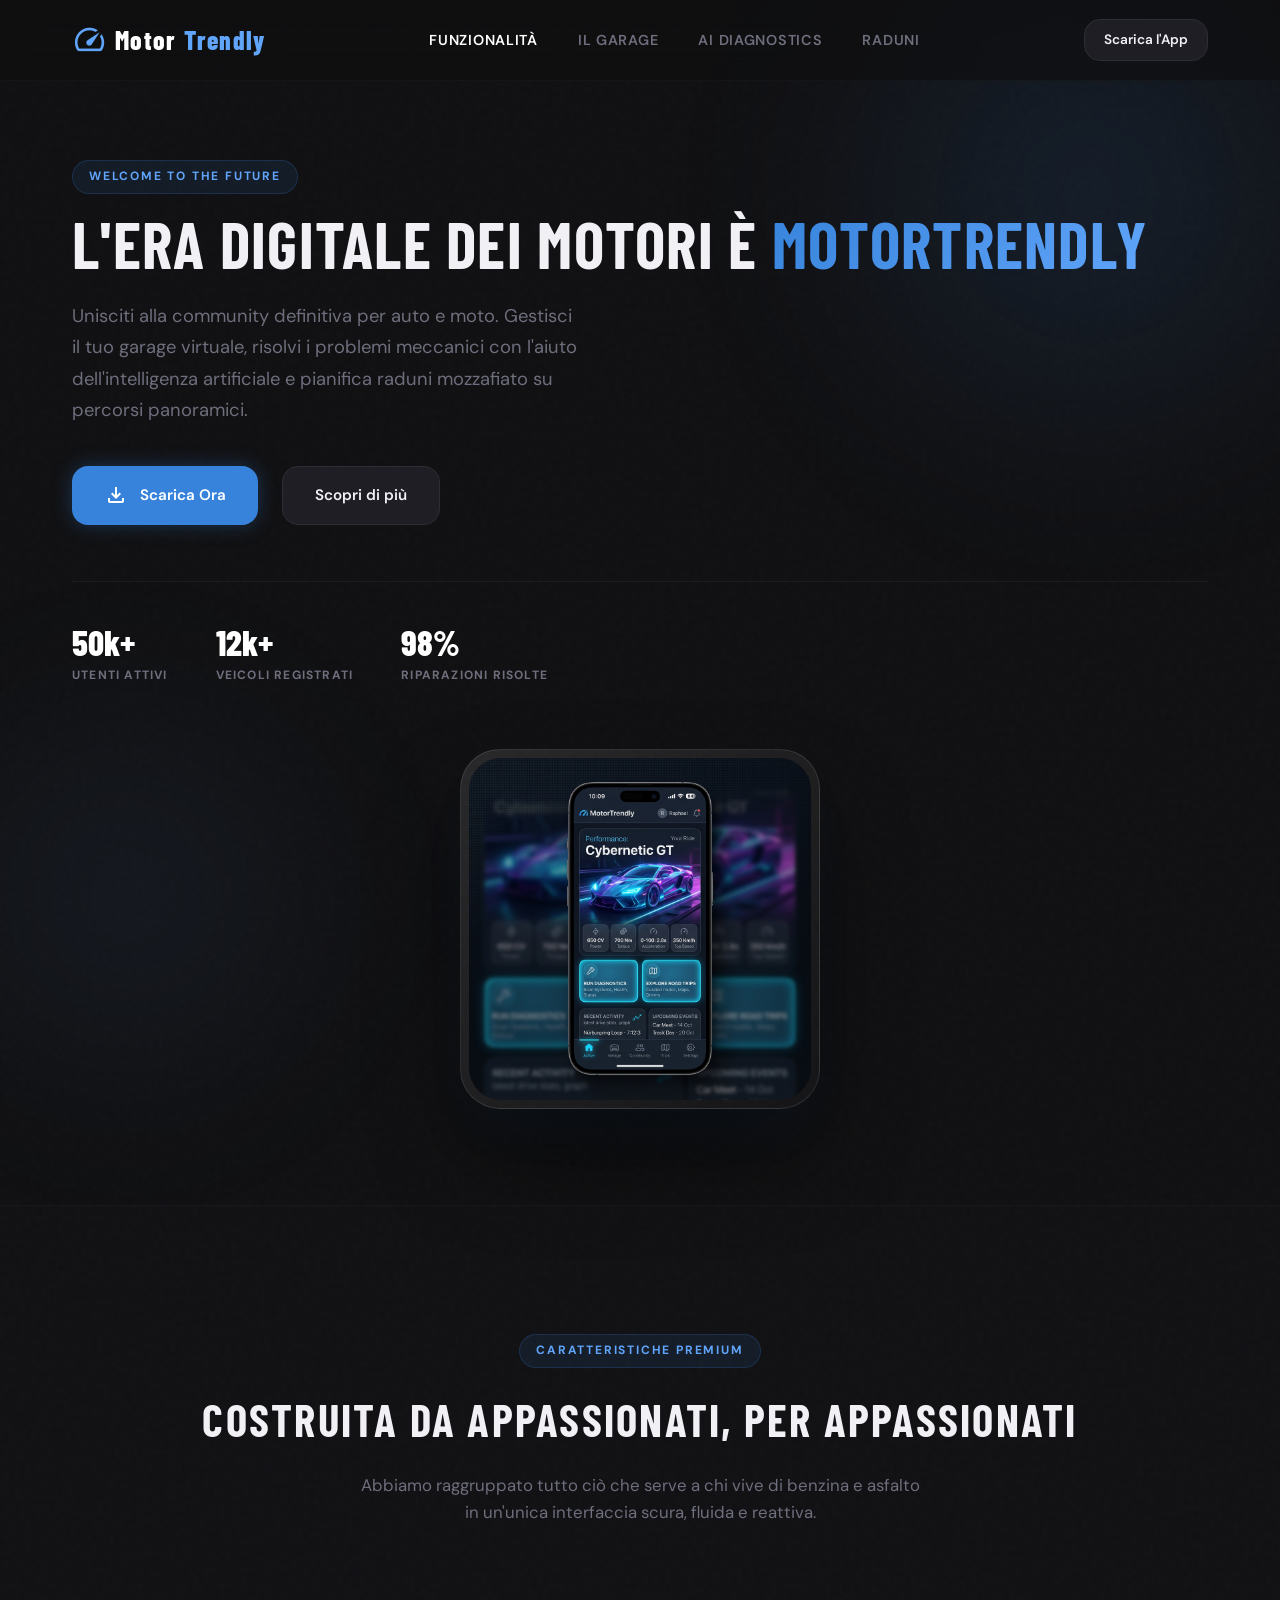
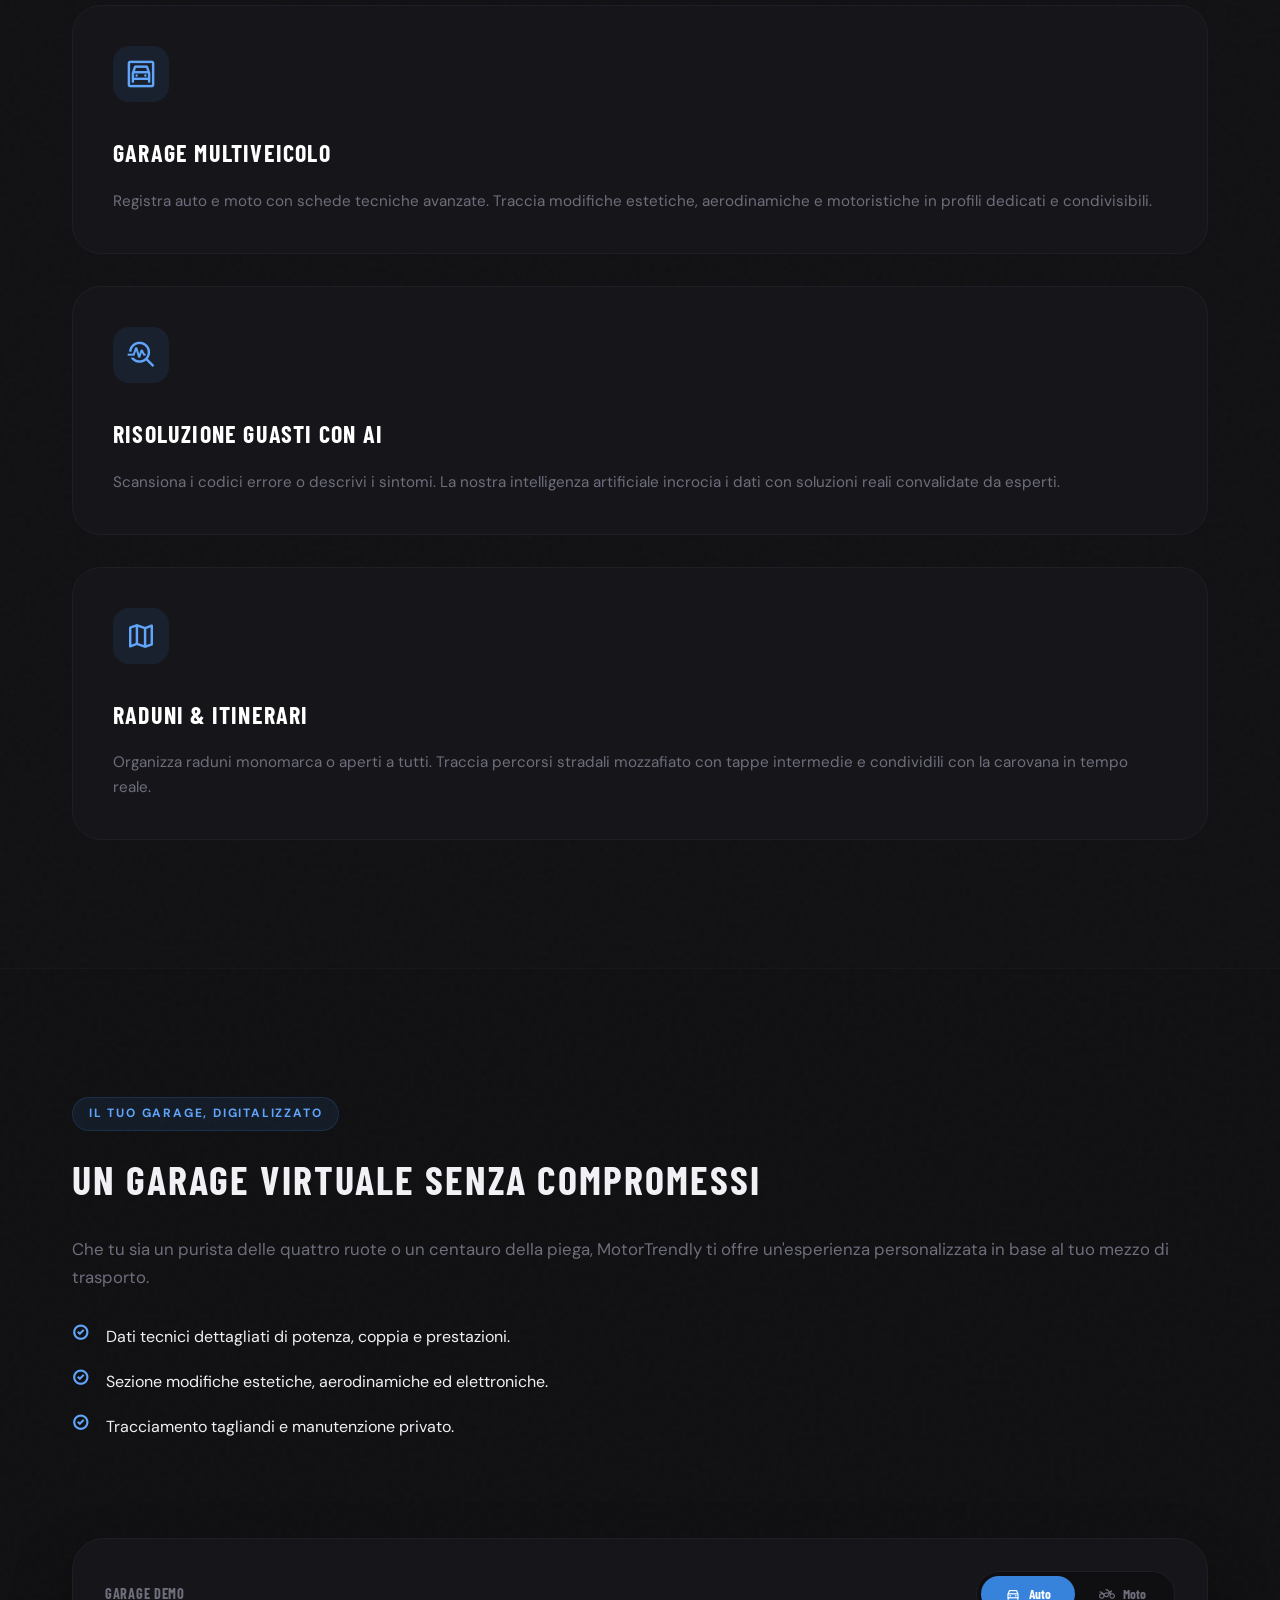
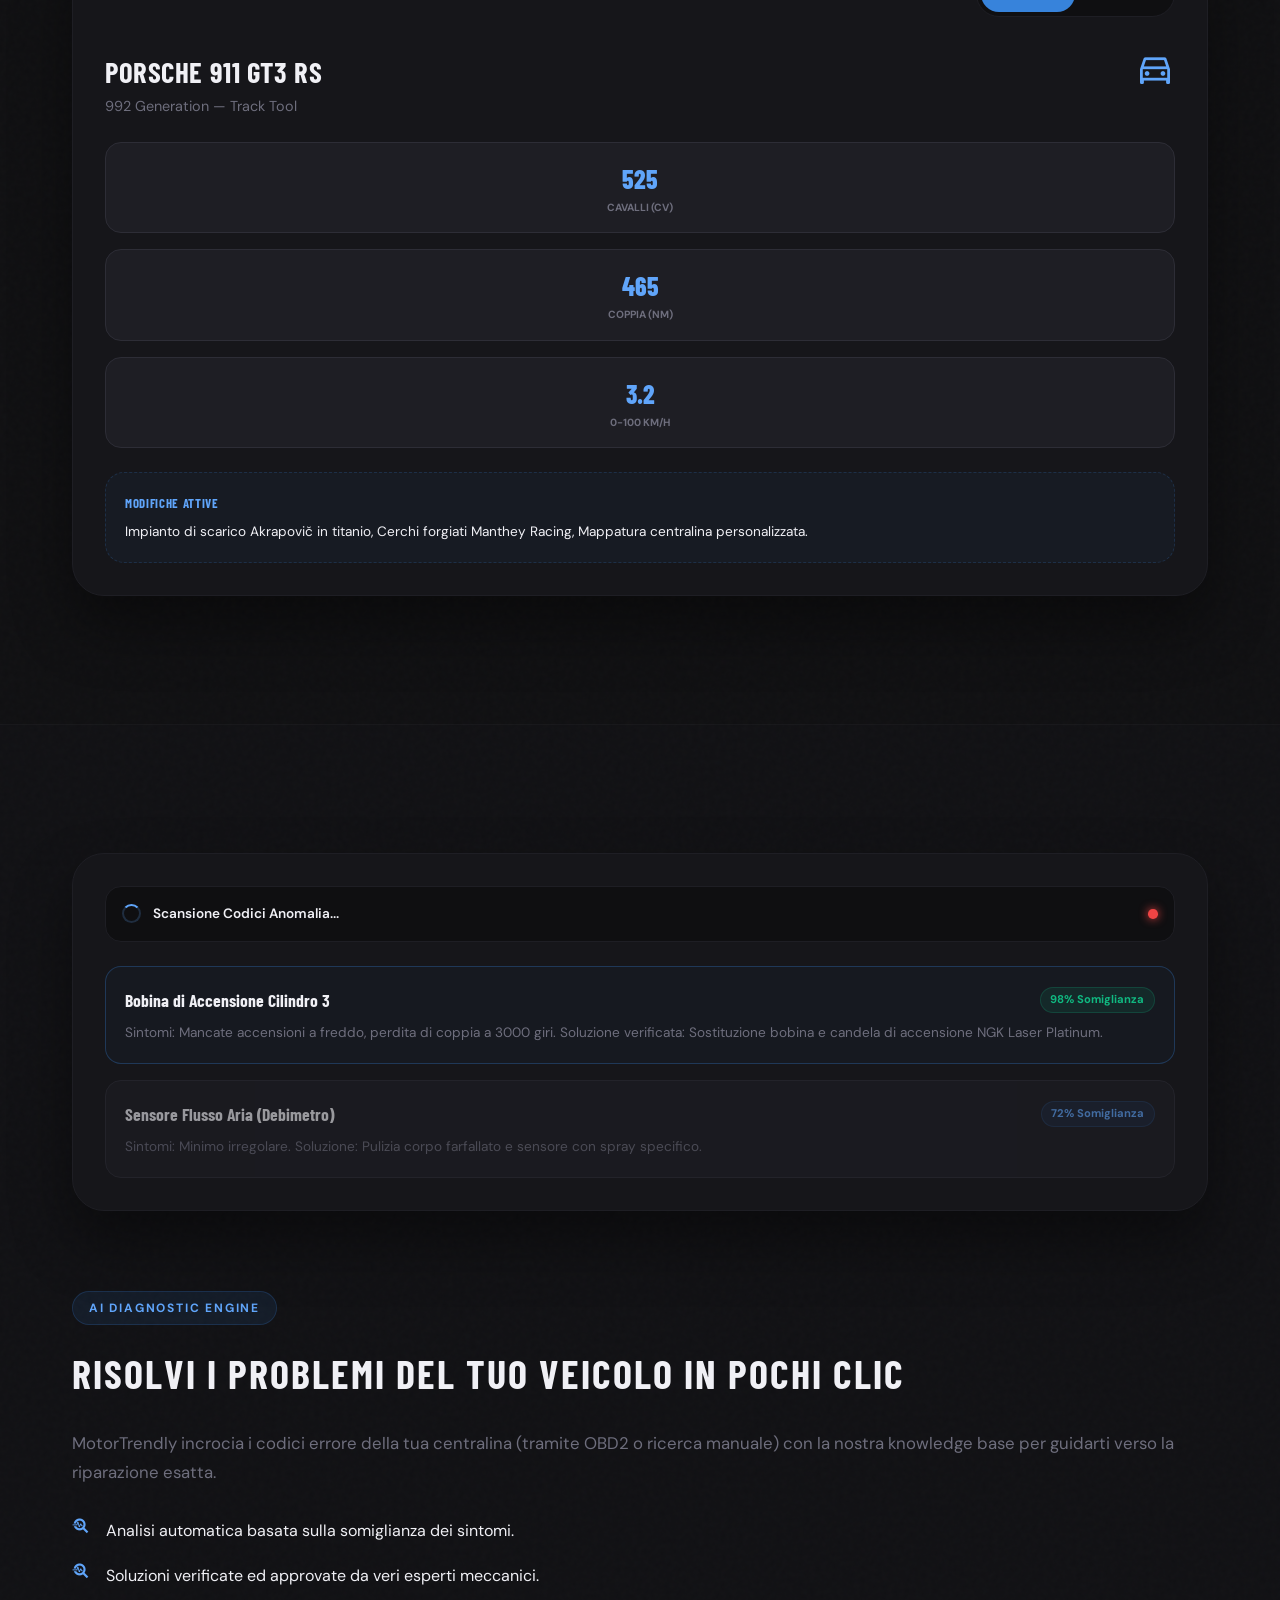
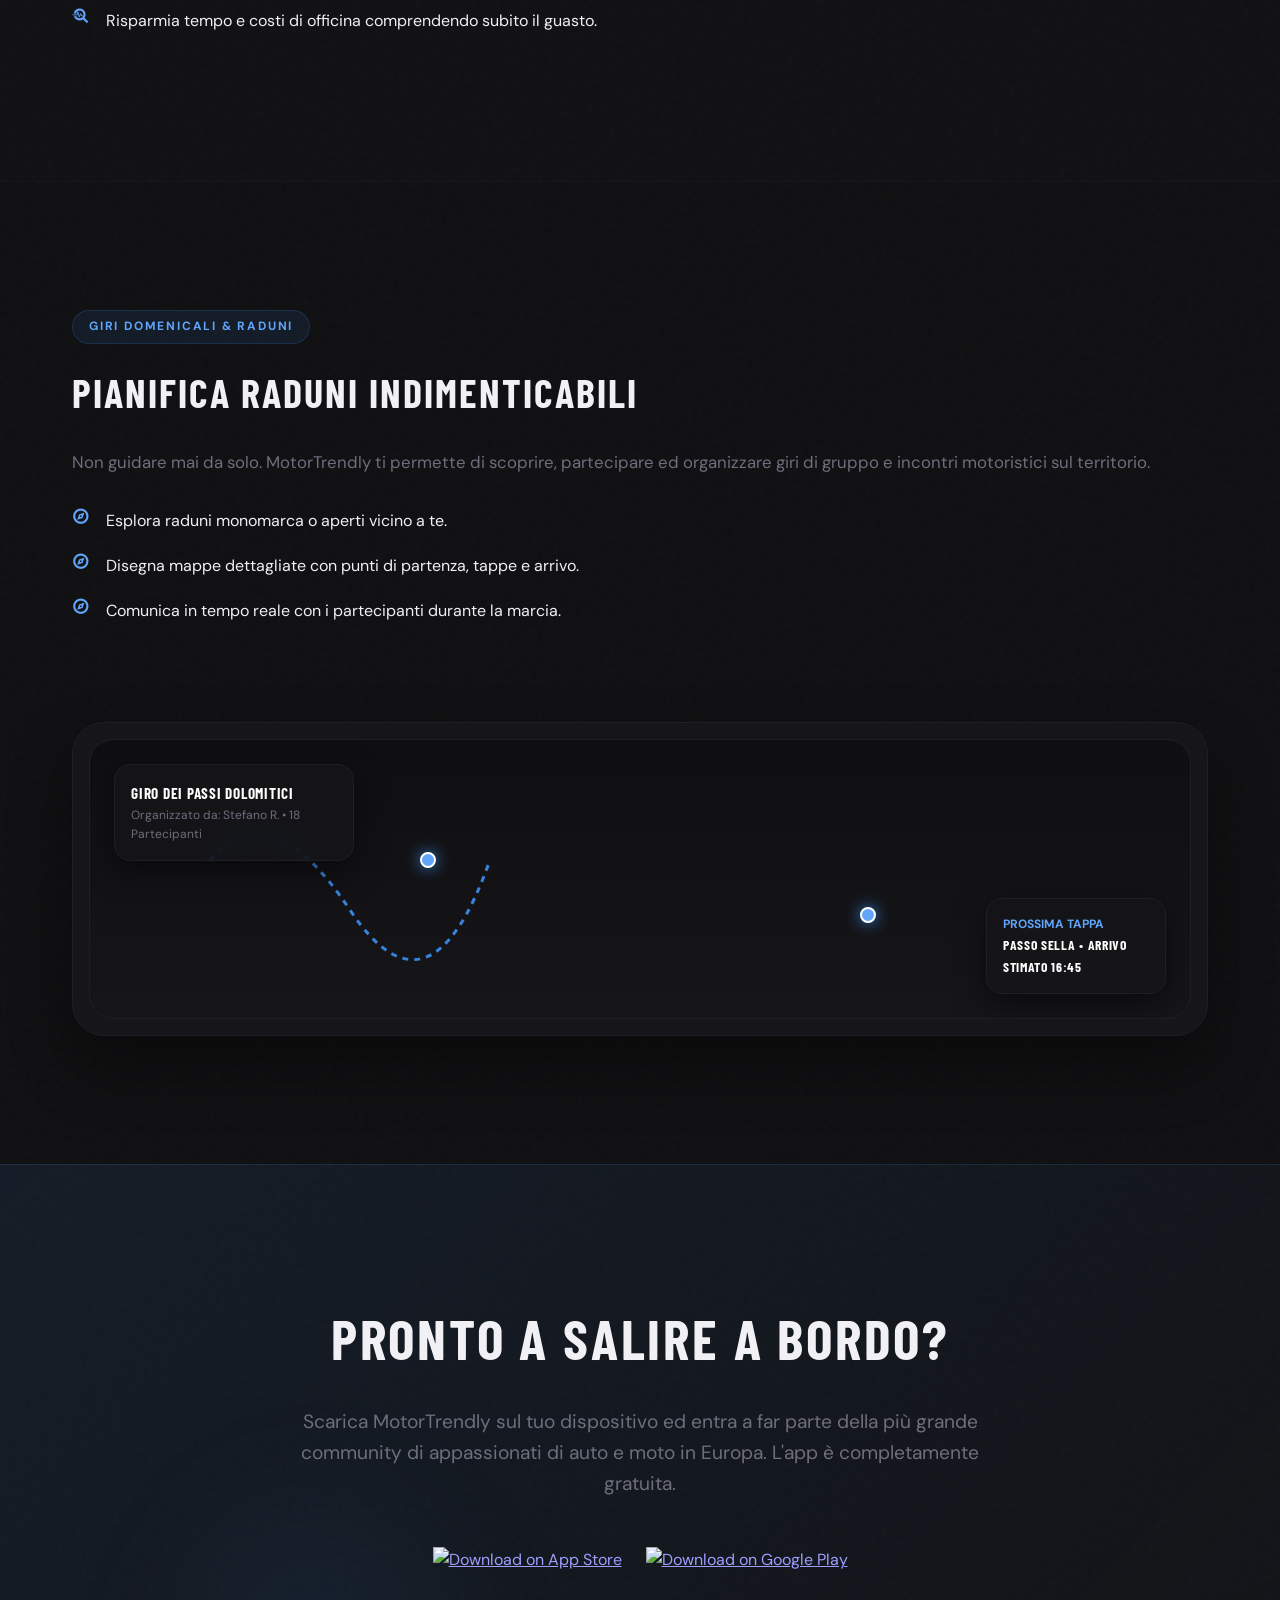
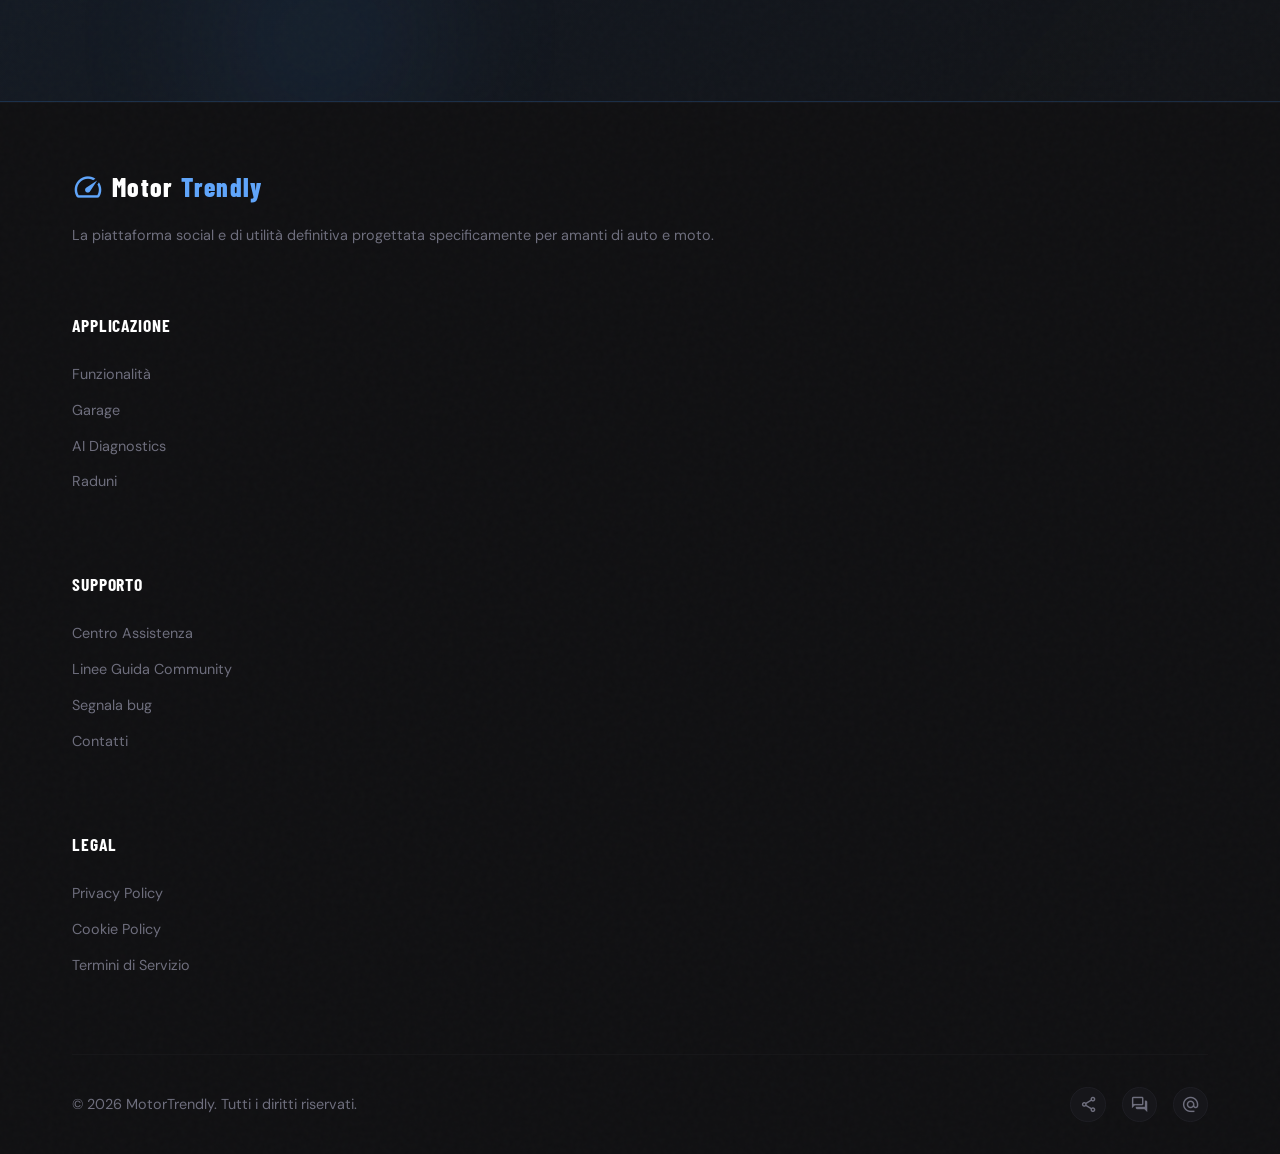
==== index.html @ e79e10b7 "First commit" ====
<!DOCTYPE html>
<html lang="it">
<head>
  <meta charset="UTF-8">
  <meta name="viewport" content="width=device-width, initial-scale=1.0">
  <title>MotorTrendly — L'Hub Digitale per Appassionati di Auto e Moto</title>
  
  <!-- SEO Meta Tags -->
  <meta name="description" content="Gestisci il tuo garage virtuale per auto e moto, diagnostica problemi con l'AI e pianifica raduni panoramici. Entra nella community di MotorTrendly.">
  <meta name="keywords" content="motortrendly, garage auto, officina ai, raduni auto, percorsi moto, community motori">
  <meta name="author" content="MotorTrendly Team">
  
  <!-- Google Fonts & Material Symbols -->
  <link rel="preconnect" href="https://fonts.googleapis.com">
  <link rel="preconnect" href="https://fonts.gstatic.com" crossorigin>
  <link href="https://fonts.googleapis.com/css2?family=Barlow+Condensed:wght@400;600;700;800&family=DM+Sans:wght@300;400;500;600;700&display=swap" rel="stylesheet">
  <link rel="stylesheet" href="https://fonts.googleapis.com/css2?family=Material+Symbols+Outlined:opsz,wght,FILL,GRAD@20..48,100..700,0..1,-50..200" />
  
  <!-- CSS Stylesheet -->
  <link rel="stylesheet" href="style.css">
</head>
<body>

  <!-- Background Decorative Glowing Elements -->
  <div class="glow-bg"></div>
  <div class="glow-bg-left"></div>

  <!-- Header / Navigation -->
  <header id="header">
    <div class="container header-container">
      <a href="#" class="logo">
        <span class="material-symbols-outlined" style="font-size: 2.2rem; color: rgb(var(--accent-light));">speed</span>
        Motor<span>Trendly</span>
      </a>
      <ul class="nav-links">
        <li><a href="#features" class="active">Funzionalità</a></li>
        <li><a href="#garage">Il Garage</a></li>
        <li><a href="#diagnostics">AI Diagnostics</a></li>
        <li><a href="#events">Raduni</a></li>
      </ul>
      <a href="#download" class="btn btn-secondary" style="padding: 0.6rem 1.2rem; font-size: 0.85rem;">Scarica l'App</a>
    </div>
  </header>

  <!-- Hero Section -->
  <section class="hero">
    <div class="container hero-grid">
      <div class="hero-content">
        <div class="section-badge">Welcome to the future</div>
        <h1>L'era digitale dei motori è <span class="text-gradient">MotorTrendly</span></h1>
        <p>Unisciti alla community definitiva per auto e moto. Gestisci il tuo garage virtuale, risolvi i problemi meccanici con l'aiuto dell'intelligenza artificiale e pianifica raduni mozzafiato su percorsi panoramici.</p>
        <div class="hero-cta">
          <a href="#download" class="btn btn-primary">
            <span class="material-symbols-outlined">download</span> Scarica Ora
          </a>
          <a href="#features" class="btn btn-secondary">Scopri di più</a>
        </div>
        <div class="hero-stats">
          <div class="stat-item">
            <span class="stat-num">50k+</span>
            <span class="stat-label">Utenti Attivi</span>
          </div>
          <div class="stat-item">
            <span class="stat-num">12k+</span>
            <span class="stat-label">Veicoli Registrati</span>
          </div>
          <div class="stat-item">
            <span class="stat-num">98%</span>
            <span class="stat-label">Riparazioni Risolte</span>
          </div>
        </div>
      </div>
      <div class="hero-mockup">
        <div class="mockup-wrapper">
          <img src="assets/motortrendly_hero_mockup.png" alt="MotorTrendly App Dashboard Mockup" class="mockup-img">
        </div>
      </div>
    </div>
  </section>

  <!-- Feature Grid Section -->
  <section id="features" class="features">
    <div class="container">
      <div class="section-header">
        <div class="section-badge">Caratteristiche premium</div>
        <h2>Costruita da appassionati, per appassionati</h2>
        <p>Abbiamo raggruppato tutto ciò che serve a chi vive di benzina e asfalto in un'unica interfaccia scura, fluida e reattiva.</p>
      </div>
      
      <div class="feature-grid">
        <!-- Feature 1 -->
        <div class="feature-card">
          <div class="feature-icon">
            <span class="material-symbols-outlined">garage</span>
          </div>
          <h3>Garage Multiveicolo</h3>
          <p>Registra auto e moto con schede tecniche avanzate. Traccia modifiche estetiche, aerodinamiche e motoristiche in profili dedicati e condivisibili.</p>
        </div>
        <!-- Feature 2 -->
        <div class="feature-card">
          <div class="feature-icon">
            <span class="material-symbols-outlined">troubleshoot</span>
          </div>
          <h3>Risoluzione Guasti con AI</h3>
          <p>Scansiona i codici errore o descrivi i sintomi. La nostra intelligenza artificiale incrocia i dati con soluzioni reali convalidate da esperti.</p>
        </div>
        <!-- Feature 3 -->
        <div class="feature-card">
          <div class="feature-icon">
            <span class="material-symbols-outlined">map</span>
          </div>
          <h3>Raduni & Itinerari</h3>
          <p>Organizza raduni monomarca o aperti a tutti. Traccia percorsi stradali mozzafiato con tappe intermedie e condividili con la carovana in tempo reale.</p>
        </div>
      </div>
    </div>
  </section>

  <!-- Interactive Garage Section -->
  <section id="garage" class="interactive-section">
    <div class="container interactive-grid">
      <div class="interactive-content">
        <div class="section-badge">Il tuo garage, digitalizzato</div>
        <h2>Un garage virtuale senza compromessi</h2>
        <p>Che tu sia un purista delle quattro ruote o un centauro della piega, MotorTrendly ti offre un'esperienza personalizzata in base al tuo mezzo di trasporto.</p>
        <ul class="bullets">
          <li><span class="material-symbols-outlined" style="font-size: 1.1rem; vertical-align: middle;">check_circle</span> Dati tecnici dettagliati di potenza, coppia e prestazioni.</li>
          <li><span class="material-symbols-outlined" style="font-size: 1.1rem; vertical-align: middle;">check_circle</span> Sezione modifiche estetiche, aerodinamiche ed elettroniche.</li>
          <li><span class="material-symbols-outlined" style="font-size: 1.1rem; vertical-align: middle;">check_circle</span> Tracciamento tagliandi e manutenzione privato.</li>
        </ul>
      </div>
      
      <div class="widget-box">
        <div class="toggle-header">
          <h4 style="font-size: 0.9rem; color: rgb(var(--surface-500));">Garage Demo</h4>
          <div class="toggle-group">
            <button class="toggle-btn active" id="btn-auto" onclick="toggleVehicle('auto')">
              <span class="material-symbols-outlined" style="font-size: 1rem;">directions_car</span> Auto
            </button>
            <button class="toggle-btn" id="btn-moto" onclick="toggleVehicle('moto')">
              <span class="material-symbols-outlined" style="font-size: 1rem;">two_wheeler</span> Moto
            </button>
          </div>
        </div>
        
        <!-- Garage Card Dynamic Showcase -->
        <div class="garage-spec-card" id="vehicle-card">
          <div class="vehicle-header">
            <div class="vehicle-info">
              <h3 id="vehicle-name">Porsche 911 GT3 RS</h3>
              <p id="vehicle-desc">992 Generation — Track Tool</p>
            </div>
            <span class="material-symbols-outlined" style="font-size: 2.5rem; color: rgb(var(--accent-light));" id="vehicle-icon">directions_car</span>
          </div>
          
          <div class="specs-grid">
            <div class="spec-tile">
              <div class="spec-val" id="spec-power">525</div>
              <div class="spec-unit">Cavalli (CV)</div>
            </div>
            <div class="spec-tile">
              <div class="spec-val" id="spec-torque">465</div>
              <div class="spec-unit">Coppia (Nm)</div>
            </div>
            <div class="spec-tile">
              <div class="spec-val" id="spec-acc">3.2</div>
              <div class="spec-unit">0-100 km/h</div>
            </div>
          </div>
          
          <div class="mods-list">
            <h4>Modifiche Attive</h4>
            <p id="vehicle-mods">Impianto di scarico Akrapovič in titanio, Cerchi forgiati Manthey Racing, Mappatura centralina personalizzata.</p>
          </div>
        </div>
      </div>
    </div>
  </section>

  <!-- Interactive AI Diagnostics Section -->
  <section id="diagnostics" class="interactive-section" style="background-color: rgba(var(--surface-900), 0.2);">
    <div class="container interactive-grid reverse">
      <div class="widget-box">
        <div class="diagnosis-widget">
          <div class="scan-bar">
            <div class="scan-left">
              <div class="scan-spinner"></div>
              <span class="scan-txt">Scansione Codici Anomalia...</span>
            </div>
            <div class="pulse-indicator"></div>
          </div>
          
          <div class="solutions-stack">
            <div class="solution-card verified">
              <div class="sol-header">
                <span class="sol-title">Bobina di Accensione Cilindro 3</span>
                <span class="match-badge">98% Somiglianza</span>
              </div>
              <p class="sol-desc">Sintomi: Mancate accensioni a freddo, perdita di coppia a 3000 giri. Soluzione verificata: Sostituzione bobina e candela di accensione NGK Laser Platinum.</p>
            </div>
            <div class="solution-card" style="opacity: 0.6;">
              <div class="sol-header">
                <span class="sol-title">Sensore Flusso Aria (Debimetro)</span>
                <span class="match-badge" style="background-color: rgba(var(--accent), 0.1); color: rgb(var(--accent-light)); border-color: rgba(var(--accent), 0.2);">72% Somiglianza</span>
              </div>
              <p class="sol-desc">Sintomi: Minimo irregolare. Soluzione: Pulizia corpo farfallato e sensore con spray specifico.</p>
            </div>
          </div>
        </div>
      </div>
      
      <div class="interactive-content">
        <div class="section-badge">AI Diagnostic Engine</div>
        <h2>Risolvi i problemi del tuo veicolo in pochi clic</h2>
        <p>MotorTrendly incrocia i codici errore della tua centralina (tramite OBD2 o ricerca manuale) con la nostra knowledge base per guidarti verso la riparazione esatta.</p>
        <ul class="bullets">
          <li><span class="material-symbols-outlined" style="font-size: 1.1rem; vertical-align: middle;">troubleshoot</span> Analisi automatica basata sulla somiglianza dei sintomi.</li>
          <li><span class="material-symbols-outlined" style="font-size: 1.1rem; vertical-align: middle;">troubleshoot</span> Soluzioni verificate ed approvate da veri esperti meccanici.</li>
          <li><span class="material-symbols-outlined" style="font-size: 1.1rem; vertical-align: middle;">troubleshoot</span> Risparmia tempo e costi di officina comprendendo subito il guasto.</li>
        </ul>
      </div>
    </div>
  </section>

  <!-- Interactive Events / Routes Section -->
  <section id="events" class="interactive-section">
    <div class="container interactive-grid">
      <div class="interactive-content">
        <div class="section-badge">Giri domenicali & Raduni</div>
        <h2>Pianifica raduni indimenticabili</h2>
        <p>Non guidare mai da solo. MotorTrendly ti permette di scoprire, partecipare ed organizzare giri di gruppo e incontri motoristici sul territorio.</p>
        <ul class="bullets">
          <li><span class="material-symbols-outlined" style="font-size: 1.1rem; vertical-align: middle;">explore</span> Esplora raduni monomarca o aperti vicino a te.</li>
          <li><span class="material-symbols-outlined" style="font-size: 1.1rem; vertical-align: middle;">explore</span> Disegna mappe dettagliate con punti di partenza, tappe e arrivo.</li>
          <li><span class="material-symbols-outlined" style="font-size: 1.1rem; vertical-align: middle;">explore</span> Comunica in tempo reale con i partecipanti durante la marcia.</li>
        </ul>
      </div>
      
      <div class="widget-box" style="padding: 1rem;">
        <div class="map-widget">
          <!-- Background decorative path lines -->
          <svg class="route-line-svg">
            <path d="M 120,120 Q 180,50 260,170 T 400,120" class="route-path"></path>
          </svg>
          <div class="route-pin start"></div>
          <div class="route-pin end"></div>
          
          <div class="route-overlay">
            <div class="map-card-info">
              <h4>Giro dei Passi Dolomitici</h4>
              <p>Organizzato da: Stefano R. • 18 Partecipanti</p>
            </div>
            <div class="map-card-info" style="align-self: flex-end; max-width: 180px;">
              <p style="color: rgb(var(--accent-light)); font-weight: 700;">PROSSIMA TAPPA</p>
              <h4 style="font-size: 0.85rem;">Passo Sella • Arrivo stimato 16:45</h4>
            </div>
          </div>
        </div>
      </div>
    </div>
  </section>

  <!-- Download CTA Section -->
  <section id="download" class="cta-banner">
    <div class="container cta-container">
      <h2>Pronto a salire a bordo?</h2>
      <p>Scarica MotorTrendly sul tuo dispositivo ed entra a far parte della più grande community di appassionati di auto e moto in Europa. L'app è completamente gratuita.</p>
      <div class="download-badges">
        <a href="#" class="badge-link">
          <img src="https://upload.wikimedia.org/wikipedia/commons/3/3c/Download_on_the_App_Store_Badge.svg" alt="Download on App Store">
        </a>
        <a href="#" class="badge-link">
          <img src="https://upload.wikimedia.org/wikipedia/commons/7/78/Google_Play_Store_badge_EN.svg" alt="Download on Google Play">
        </a>
      </div>
    </div>
  </section>

  <!-- Footer -->
  <footer>
    <div class="container">
      <div class="footer-grid">
        <div class="footer-col footer-about">
          <a href="#" class="logo">
            <span class="material-symbols-outlined" style="font-size: 2rem; color: rgb(var(--accent-light));">speed</span>
            Motor<span>Trendly</span>
          </a>
          <p>La piattaforma social e di utilità definitiva progettata specificamente per amanti di auto e moto.</p>
        </div>
        <div class="footer-col">
          <h4>Applicazione</h4>
          <ul>
            <li><a href="#features">Funzionalità</a></li>
            <li><a href="#garage">Garage</a></li>
            <li><a href="#diagnostics">AI Diagnostics</a></li>
            <li><a href="#events">Raduni</a></li>
          </ul>
        </div>
        <div class="footer-col">
          <h4>Supporto</h4>
          <ul>
            <li><a href="#">Centro Assistenza</a></li>
            <li><a href="#">Linee Guida Community</a></li>
            <li><a href="#">Segnala bug</a></li>
            <li><a href="#">Contatti</a></li>
          </ul>
        </div>
        <div class="footer-col">
          <h4>Legal</h4>
          <ul>
            <li><a href="#">Privacy Policy</a></li>
            <li><a href="#">Cookie Policy</a></li>
            <li><a href="#">Termini di Servizio</a></li>
          </ul>
        </div>
      </div>
      
      <div class="footer-bottom">
        <p>&copy; 2026 MotorTrendly. Tutti i diritti riservati.</p>
        <div class="social-links">
          <a href="#" class="social-icon"><span class="material-symbols-outlined" style="font-size: 1.2rem;">share</span></a>
          <a href="#" class="social-icon"><span class="material-symbols-outlined" style="font-size: 1.2rem;">forum</span></a>
          <a href="#" class="social-icon"><span class="material-symbols-outlined" style="font-size: 1.2rem;">alternate_email</span></a>
        </div>
      </div>
    </div>
  </footer>

  <!-- Script for Interactive Demo Toggle -->
  <script>
    // Sticky header script
    window.addEventListener('scroll', function() {
      const header = document.getElementById('header');
      if (window.scrollY > 50) {
        header.classList.add('scrolled');
      } else {
        header.classList.remove('scrolled');
      }
    });

    // Toggle Garage vehicle demo
    const vehiclesData = {
      auto: {
        name: "Porsche 911 GT3 RS",
        desc: "992 Generation — Track Tool",
        icon: "directions_car",
        power: "525",
        torque: "465",
        acc: "3.2",
        mods: "Impianto di scarico Akrapovič in titanio, Cerchi forgiati Manthey Racing, Mappatura centralina personalizzata."
      },
      moto: {
        name: "Ducati Panigale V4 R",
        desc: "WSBK Road Version",
        icon: "two_wheeler",
        power: "218",
        torque: "112",
        acc: "2.7",
        mods: "Scarico racing completo Akrapovič in titanio, Frizione a secco STM EVO, Carene complete in fibra di carbonio."
      }
    };

    function toggleVehicle(type) {
      // Toggle active state of buttons
      document.getElementById('btn-auto').classList.remove('active');
      document.getElementById('btn-moto').classList.remove('active');
      document.getElementById('btn-' + type).classList.add('active');
      
      // Animate card swap (fade out/fade in)
      const card = document.getElementById('vehicle-card');
      card.style.opacity = 0.3;
      
      setTimeout(function() {
        // Update content
        const data = vehiclesData[type];
        document.getElementById('vehicle-name').innerText = data.name;
        document.getElementById('vehicle-desc').innerText = data.desc;
        document.getElementById('vehicle-icon').innerText = data.icon;
        document.getElementById('spec-power').innerText = data.power;
        document.getElementById('spec-torque').innerText = data.torque;
        document.getElementById('spec-acc').innerText = data.acc;
        document.getElementById('vehicle-mods').innerText = data.mods;
        
        // Restore color accentuation for icon
        const icon = document.getElementById('vehicle-icon');
        if (type === 'moto') {
          icon.style.color = "rgb(var(--accent-light))";
        } else {
          icon.style.color = "rgb(var(--accent-light))";
        }
        
        card.style.opacity = 1;
      }, 200);
    }
  </script>
</body>
</html>
---- style.css ----
/* landing/style.css */

:root {
  --accent: 55, 131, 219;
  --accent-light: 96, 165, 250;
  --surface-950: 15, 15, 17;
  --surface-900: 22, 22, 26;
  --surface-800: 30, 30, 36;
  --surface-700: 45, 45, 54;
  --surface-500: 110, 110, 125;
  --surface-100: 240, 240, 245;
  
  --font-display: 'Barlow Condensed', sans-serif;
  --font-body: 'DM Sans', sans-serif;
}

* {
  box-sizing: border-box;
  margin: 0;
  padding: 0;
}

html {
  scroll-behavior: smooth;
  color-scheme: dark;
}

body {
  background-color: rgb(var(--surface-950));
  color: rgb(var(--surface-100));
  font-family: var(--font-body);
  line-height: 1.6;
  overflow-x: hidden;
  position: relative;
}

/* Background Noise and Grid Overlays */
body::before {
  content: "";
  position: absolute;
  inset: 0;
  pointer-events: none;
  background-image: url("data:image/svg+xml,%3Csvg viewBox='0 0 256 256' xmlns='http://www.w3.org/2000/svg'%3E%3Cfilter id='noise'%3E%3CfeTurbulence type='fractalNoise' baseFrequency='0.9' numOctaves='4' stitchTiles='stitch'/%3E%3C/filter%3E%3Crect width='100%25' height='100%25' filter='url(%23noise)' opacity='0.02'/%3E%3C/svg%3E");
  z-index: 1;
}

.glow-bg {
  position: absolute;
  width: 50vw;
  height: 50vw;
  background: radial-gradient(circle, rgba(var(--accent), 0.15) 0%, rgba(var(--accent), 0) 70%);
  top: -10vw;
  right: -10vw;
  pointer-events: none;
  z-index: 0;
  filter: blur(80px);
}

.glow-bg-left {
  position: absolute;
  width: 40vw;
  height: 40vw;
  background: radial-gradient(circle, rgba(var(--accent-light), 0.08) 0%, rgba(var(--accent-light), 0) 70%);
  top: 50vw;
  left: -10vw;
  pointer-events: none;
  z-index: 0;
  filter: blur(80px);
}

/* Container */
.container {
  width: 100%;
  max-width: 1200px;
  margin: 0 auto;
  padding: 0 2rem;
  position: relative;
  z-index: 2;
}

/* Typography & General Utilities */
h1, h2, h3, h4 {
  font-family: var(--font-display);
  font-weight: 700;
  letter-spacing: 0.05em;
  text-transform: uppercase;
}

.text-gradient {
  background: linear-gradient(135deg, rgb(var(--accent)) 0%, rgb(var(--accent-light)) 100%);
  -webkit-background-clip: text;
  -webkit-text-fill-color: transparent;
  background-clip: text;
}

.btn {
  display: inline-flex;
  align-items: center;
  justify-content: center;
  gap: 0.75rem;
  padding: 1rem 2rem;
  border-radius: 1rem;
  font-weight: 600;
  text-decoration: none;
  transition: all 0.3s cubic-bezier(0.16, 1, 0.3, 1);
  cursor: pointer;
  font-size: 0.95rem;
  border: none;
}

.btn-primary {
  background-color: rgb(var(--accent));
  color: #ffffff;
  box-shadow: 0 0 20px rgba(var(--accent), 0.3);
}

.btn-primary:hover {
  background-color: rgb(var(--accent-light));
  box-shadow: 0 0 30px rgba(var(--accent), 0.5);
  transform: translateY(-2px);
}

.btn-secondary {
  background-color: rgb(var(--surface-800));
  color: rgb(var(--surface-100));
  border: 1px solid rgb(var(--surface-700));
}

.btn-secondary:hover {
  background-color: rgb(var(--surface-700));
  border-color: rgb(var(--accent));
  transform: translateY(-2px);
}

/* Header */
header {
  position: fixed;
  top: 0;
  left: 0;
  right: 0;
  z-index: 100;
  background-color: rgba(var(--surface-950), 0.7);
  backdrop-filter: blur(16px);
  border-bottom: 1px solid rgba(var(--surface-700), 0.2);
  transition: all 0.3s ease;
}

header.scrolled {
  background-color: rgba(var(--surface-950), 0.9);
  padding: 0.75rem 0;
  border-bottom-color: rgba(var(--surface-700), 0.4);
}

.header-container {
  display: flex;
  justify-content: space-between;
  align-items: center;
  height: 5rem;
}

.logo {
  display: flex;
  align-items: center;
  gap: 0.5rem;
  font-family: var(--font-display);
  font-weight: 800;
  font-size: 1.6rem;
  text-decoration: none;
  color: #ffffff;
  letter-spacing: 0.05em;
}

.logo span {
  color: rgb(var(--accent-light));
}

.nav-links {
  display: flex;
  align-items: center;
  gap: 2.5rem;
  list-style: none;
}

.nav-links a {
  text-decoration: none;
  color: rgb(var(--surface-500));
  font-weight: 600;
  font-size: 0.9rem;
  text-transform: uppercase;
  letter-spacing: 0.05em;
  transition: color 0.2s ease;
}

.nav-links a:hover,
.nav-links a.active {
  color: #ffffff;
}

/* Hero Section */
.hero {
  padding: 10rem 0 6rem 0;
  min-height: 100vh;
  display: flex;
  align-items: center;
}

.hero-grid {
  display: grid;
  grid-template-cols: 1.2fr 1fr;
  gap: 4rem;
  align-items: center;
}

.hero-content h1 {
  font-size: 4rem;
  line-height: 1.05;
  margin-bottom: 1.5rem;
  letter-spacing: 0.02em;
}

.hero-content p {
  font-size: 1.15rem;
  color: rgb(var(--surface-500));
  margin-bottom: 2.5rem;
  max-width: 32rem;
  line-height: 1.7;
}

.hero-cta {
  display: flex;
  gap: 1.5rem;
  flex-wrap: wrap;
  margin-bottom: 3.5rem;
}

.hero-stats {
  display: flex;
  gap: 3rem;
  border-top: 1px solid rgba(var(--surface-700), 0.4);
  padding-top: 2rem;
}

.stat-item {
  display: flex;
  flex-direction: column;
}

.stat-num {
  font-family: var(--font-display);
  font-size: 2.2rem;
  font-weight: 800;
  color: #ffffff;
}

.stat-label {
  font-size: 0.75rem;
  color: rgb(var(--surface-500));
  text-transform: uppercase;
  letter-spacing: 0.1em;
  font-weight: 700;
  margin-top: -0.25rem;
}

.hero-mockup {
  position: relative;
  display: flex;
  justify-content: center;
  align-items: center;
}

.mockup-wrapper {
  position: relative;
  border-radius: 2.5rem;
  padding: 0.5rem;
  background: linear-gradient(135deg, rgba(255, 255, 255, 0.1) 0%, rgba(255, 255, 255, 0.02) 100%);
  border: 1px solid rgba(255, 255, 255, 0.1);
  box-shadow: 0 50px 100px -20px rgba(0, 0, 0, 0.7), 0 30px 60px -30px rgba(var(--accent), 0.2);
  max-width: 360px;
  width: 100%;
}

.mockup-img {
  width: 100%;
  border-radius: 2rem;
  display: block;
}

/* Feature Showcase */
.features {
  padding: 8rem 0;
  background-color: rgba(var(--surface-900), 0.3);
  position: relative;
  border-top: 1px solid rgba(var(--surface-700), 0.2);
}

.section-header {
  text-align: center;
  margin-bottom: 5rem;
}

.section-badge {
  display: inline-block;
  padding: 0.4rem 1rem;
  background-color: rgba(var(--accent), 0.1);
  border: 1px solid rgba(var(--accent), 0.2);
  color: rgb(var(--accent-light));
  border-radius: 2rem;
  font-size: 0.75rem;
  font-weight: 700;
  letter-spacing: 0.15em;
  text-transform: uppercase;
  margin-bottom: 1rem;
}

.section-header h2 {
  font-size: 2.8rem;
  margin-bottom: 1rem;
}

.section-header p {
  color: rgb(var(--surface-500));
  max-width: 36rem;
  margin: 0 auto;
  font-size: 1.05rem;
}

.feature-grid {
  display: grid;
  grid-template-cols: repeat(3, 1fr);
  gap: 2rem;
}

.feature-card {
  background-color: rgb(var(--surface-900));
  border: 1px solid rgb(var(--surface-800));
  border-radius: 1.8rem;
  padding: 2.5rem;
  transition: all 0.3s cubic-bezier(0.16, 1, 0.3, 1);
  position: relative;
  overflow: hidden;
}

.feature-card:hover {
  border-color: rgba(var(--accent), 0.4);
  transform: translateY(-5px);
  box-shadow: 0 20px 40px rgba(0, 0, 0, 0.3);
}

.feature-icon {
  width: 3.5rem;
  height: 3.5rem;
  background-color: rgba(var(--accent), 0.1);
  border-radius: 1rem;
  display: flex;
  align-items: center;
  justify-content: center;
  color: rgb(var(--accent-light));
  margin-bottom: 2rem;
}

.feature-icon span {
  font-size: 2rem;
}

.feature-card h3 {
  font-size: 1.5rem;
  color: #ffffff;
  margin-bottom: 1rem;
}

.feature-card p {
  color: rgb(var(--surface-500));
  font-size: 0.95rem;
  line-height: 1.6;
}

/* Interactive Sections */
.interactive-section {
  padding: 8rem 0;
  border-top: 1px solid rgba(var(--surface-700), 0.2);
}

.interactive-grid {
  display: grid;
  grid-template-cols: 1fr 1.2fr;
  gap: 5rem;
  align-items: center;
}

.interactive-grid.reverse {
  grid-template-cols: 1.2fr 1fr;
}

.interactive-content h2 {
  font-size: 2.5rem;
  margin-bottom: 1.5rem;
}

.interactive-content p {
  color: rgb(var(--surface-500));
  font-size: 1.05rem;
  margin-bottom: 2rem;
  line-height: 1.7;
}

.bullets {
  list-style: none;
}

.bullets li {
  display: flex;
  align-items: flex-start;
  gap: 1rem;
  margin-bottom: 1.2rem;
  font-size: 1rem;
  color: rgb(var(--surface-100));
}

.bullets li span {
  color: rgb(var(--accent-light));
  font-weight: bold;
}

/* Interactive Widgets Showcase */
.widget-box {
  background-color: rgb(var(--surface-900));
  border: 1px solid rgb(var(--surface-800));
  border-radius: 2rem;
  padding: 2rem;
  box-shadow: 0 30px 60px rgba(0, 0, 0, 0.4);
  position: relative;
  overflow: hidden;
}

/* Toggle Switch Widget */
.toggle-header {
  display: flex;
  justify-content: space-between;
  align-items: center;
  margin-bottom: 2rem;
}

.toggle-group {
  display: flex;
  background-color: rgb(var(--surface-950));
  padding: 0.25rem;
  border-radius: 2rem;
  border: 1px solid rgb(var(--surface-800));
}

.toggle-btn {
  padding: 0.6rem 1.5rem;
  border-radius: 1.5rem;
  border: none;
  background: transparent;
  color: rgb(var(--surface-500));
  font-weight: 700;
  font-family: var(--font-display);
  cursor: pointer;
  transition: all 0.2s ease;
  display: flex;
  align-items: center;
  gap: 0.5rem;
}

.toggle-btn.active {
  background-color: rgb(var(--accent));
  color: #ffffff;
}

/* Garage Card Inside Widget */
.garage-spec-card {
  display: flex;
  flex-direction: column;
  gap: 1.5rem;
  transition: opacity 0.3s ease;
}

.vehicle-header {
  display: flex;
  justify-content: space-between;
  align-items: flex-start;
}

.vehicle-info h3 {
  font-size: 1.8rem;
  letter-spacing: 0.02em;
}

.vehicle-info p {
  color: rgb(var(--surface-500));
  font-size: 0.9rem;
}

.specs-grid {
  display: grid;
  grid-template-cols: repeat(3, 1fr);
  gap: 1rem;
}

.spec-tile {
  background-color: rgb(var(--surface-800));
  border: 1px solid rgb(var(--surface-700));
  padding: 1rem;
  border-radius: 1rem;
  text-align: center;
}

.spec-val {
  font-family: var(--font-display);
  font-size: 1.6rem;
  font-weight: 800;
  color: rgb(var(--accent-light));
}

.spec-unit {
  font-size: 0.65rem;
  color: rgb(var(--surface-500));
  text-transform: uppercase;
  font-weight: 700;
}

.mods-list {
  background-color: rgba(var(--accent), 0.05);
  border: 1px dashed rgba(var(--accent), 0.2);
  padding: 1.2rem;
  border-radius: 1.2rem;
}

.mods-list h4 {
  font-size: 0.8rem;
  color: rgb(var(--accent-light));
  margin-bottom: 0.5rem;
}

.mods-list p {
  font-size: 0.85rem;
  color: rgb(var(--surface-100));
}

/* Diagnosis Widget */
.diagnosis-widget {
  display: flex;
  flex-direction: column;
  gap: 1.5rem;
}

.scan-bar {
  background-color: rgb(var(--surface-950));
  border: 1px solid rgb(var(--surface-800));
  padding: 1rem;
  border-radius: 1rem;
  display: flex;
  align-items: center;
  justify-content: space-between;
}

.scan-left {
  display: flex;
  align-items: center;
  gap: 0.75rem;
}

.scan-spinner {
  width: 1.2rem;
  height: 1.2rem;
  border: 2px solid rgba(var(--accent-light), 0.2);
  border-top-color: rgb(var(--accent-light));
  border-radius: 50%;
  animation: spin 1s linear infinite;
}

.scan-txt {
  font-size: 0.85rem;
  font-weight: 600;
}

.pulse-indicator {
  width: 0.6rem;
  height: 0.6rem;
  background-color: #ef4444;
  border-radius: 50%;
  box-shadow: 0 0 10px #ef4444;
  animation: pulse 1.5s infinite;
}

.solutions-stack {
  display: flex;
  flex-direction: column;
  gap: 1rem;
}

.solution-card {
  background-color: rgb(var(--surface-800));
  border: 1px solid rgb(var(--surface-700));
  border-radius: 1rem;
  padding: 1.2rem;
  display: flex;
  flex-direction: column;
  gap: 0.5rem;
  transition: all 0.2s ease;
}

.solution-card.verified {
  border-color: rgba(var(--accent), 0.3);
  background-color: rgba(var(--accent), 0.03);
}

.sol-header {
  display: flex;
  justify-content: space-between;
  align-items: center;
}

.sol-title {
  font-family: var(--font-display);
  font-size: 1.1rem;
  font-weight: 700;
}

.match-badge {
  font-size: 0.7rem;
  font-weight: 700;
  padding: 0.2rem 0.6rem;
  border-radius: 1rem;
  background-color: rgba(16, 185, 129, 0.1);
  color: #10b981;
  border: 1px solid rgba(16, 185, 129, 0.2);
}

.sol-desc {
  font-size: 0.85rem;
  color: rgb(var(--surface-500));
}

/* Event Routing Map Widget */
.map-widget {
  background: linear-gradient(180deg, rgb(var(--surface-950)) 0%, rgb(var(--surface-900)) 100%);
  height: 280px;
  border-radius: 1.5rem;
  border: 1px solid rgb(var(--surface-800));
  position: relative;
  overflow: hidden;
}

.map-svg {
  width: 100%;
  height: 100%;
  opacity: 0.4;
  pointer-events: none;
}

.route-overlay {
  position: absolute;
  inset: 0;
  display: flex;
  flex-direction: column;
  justify-content: space-between;
  padding: 1.5rem;
}

.map-card-info {
  background-color: rgba(var(--surface-900), 0.8);
  backdrop-filter: blur(12px);
  border: 1px solid rgb(var(--surface-800));
  padding: 1rem;
  border-radius: 1rem;
  max-width: 240px;
  box-shadow: 0 10px 30px rgba(0, 0, 0, 0.5);
}

.map-card-info h4 {
  font-size: 0.95rem;
  color: #ffffff;
}

.map-card-info p {
  font-size: 0.75rem;
  color: rgb(var(--surface-500));
}

.route-pin {
  position: absolute;
  width: 1rem;
  height: 1rem;
  background-color: rgb(var(--accent-light));
  border: 2px solid #ffffff;
  border-radius: 50%;
  box-shadow: 0 0 15px rgb(var(--accent));
}

.route-pin.start {
  top: 40%;
  left: 30%;
}

.route-pin.end {
  top: 60%;
  left: 70%;
}

.route-line-svg {
  position: absolute;
  inset: 0;
  width: 100%;
  height: 100%;
  pointer-events: none;
}

.route-path {
  stroke: rgb(var(--accent));
  stroke-width: 3;
  stroke-dasharray: 6;
  animation: dash 15s linear infinite;
  fill: none;
}

/* Animations Keyframes */
@keyframes spin {
  from { transform: rotate(0deg); }
  to { transform: rotate(360deg); }
}

@keyframes pulse {
  0% { transform: scale(0.95); box-shadow: 0 0 0 0 rgba(239, 68, 68, 0.7); }
  70% { transform: scale(1); box-shadow: 0 0 0 10px rgba(239, 68, 68, 0); }
  100% { transform: scale(0.95); box-shadow: 0 0 0 0 rgba(239, 68, 68, 0); }
}

@keyframes dash {
  to {
    stroke-dashoffset: -100;
  }
}

/* CTA Download Banner */
.cta-banner {
  padding: 8rem 0;
  background: linear-gradient(135deg, rgba(var(--accent), 0.1) 0%, rgba(var(--accent-light), 0.02) 100%);
  border-top: 1px solid rgba(var(--accent), 0.2);
  border-bottom: 1px solid rgba(var(--accent), 0.2);
  position: relative;
  overflow: hidden;
}

.cta-banner::before {
  content: "";
  position: absolute;
  width: 30vw;
  height: 30vw;
  background: radial-gradient(circle, rgba(var(--accent), 0.1) 0%, rgba(var(--accent), 0) 70%);
  bottom: -10vw;
  left: 10vw;
  filter: blur(50px);
}

.cta-container {
  text-align: center;
  max-width: 48rem;
  margin: 0 auto;
}

.cta-container h2 {
  font-size: 3.5rem;
  margin-bottom: 1.5rem;
}

.cta-container p {
  color: rgb(var(--surface-500));
  font-size: 1.2rem;
  margin-bottom: 3rem;
  line-height: 1.6;
}

.download-badges {
  display: flex;
  justify-content: center;
  gap: 1.5rem;
  flex-wrap: wrap;
}

.badge-link img {
  height: 3.5rem;
  transition: transform 0.2s ease;
}

.badge-link:hover img {
  transform: scale(1.05);
}

/* Footer */
footer {
  background-color: rgb(var(--surface-950));
  border-top: 1px solid rgba(var(--surface-700), 0.2);
  padding: 4rem 0 2rem 0;
  color: rgb(var(--surface-500));
  font-size: 0.9rem;
}

.footer-grid {
  display: grid;
  grid-template-cols: 1.5fr repeat(3, 1fr);
  gap: 4rem;
  margin-bottom: 4rem;
}

.footer-col h4 {
  color: #ffffff;
  font-size: 1.1rem;
  margin-bottom: 1.5rem;
}

.footer-col ul {
  list-style: none;
}

.footer-col ul li {
  margin-bottom: 0.8rem;
}

.footer-col ul li a {
  color: rgb(var(--surface-500));
  text-decoration: none;
  transition: color 0.2s ease;
}

.footer-col ul li a:hover {
  color: #ffffff;
}

.footer-about p {
  margin-top: 1rem;
  line-height: 1.6;
}

.footer-bottom {
  display: flex;
  justify-content: space-between;
  align-items: center;
  border-top: 1px solid rgba(var(--surface-700), 0.2);
  padding-top: 2rem;
}

.social-links {
  display: flex;
  gap: 1rem;
}

.social-icon {
  width: 2.2rem;
  height: 2.2rem;
  background-color: rgb(var(--surface-900));
  border: 1px solid rgb(var(--surface-800));
  border-radius: 50%;
  display: flex;
  align-items: center;
  justify-content: center;
  color: rgb(var(--surface-500));
  transition: all 0.2s ease;
  text-decoration: none;
}

.social-icon:hover {
  background-color: rgb(var(--accent));
  color: #ffffff;
  border-color: rgb(var(--accent));
}

/* Responsive Styles */
@media (max-width: 1024px) {
  .hero-content h1 {
    font-size: 3.2rem;
  }
  .feature-grid {
    grid-template-cols: repeat(2, 1fr);
  }
}

@media (max-width: 768px) {
  .header-container {
    height: 4.5rem;
  }
  .nav-links {
    display: none; /* simple burger menu layout not detailed here */
  }
  .hero {
    padding-top: 8rem;
  }
  .hero-grid {
    grid-template-cols: 1fr;
    gap: 3rem;
    text-align: center;
  }
  .hero-content p {
    margin: 0 auto 2rem auto;
  }
  .hero-cta {
    justify-content: center;
  }
  .hero-stats {
    justify-content: center;
  }
  .feature-grid {
    grid-template-cols: 1fr;
  }
  .interactive-grid,
  .interactive-grid.reverse {
    grid-template-cols: 1fr;
    gap: 3rem;
  }
  .interactive-grid.reverse .interactive-content {
    order: -1;
  }
  .footer-grid {
    grid-template-cols: 1fr;
    gap: 2.5rem;
  }
  .footer-bottom {
    flex-direction: column;
    gap: 1.5rem;
    text-align: center;
  }
}
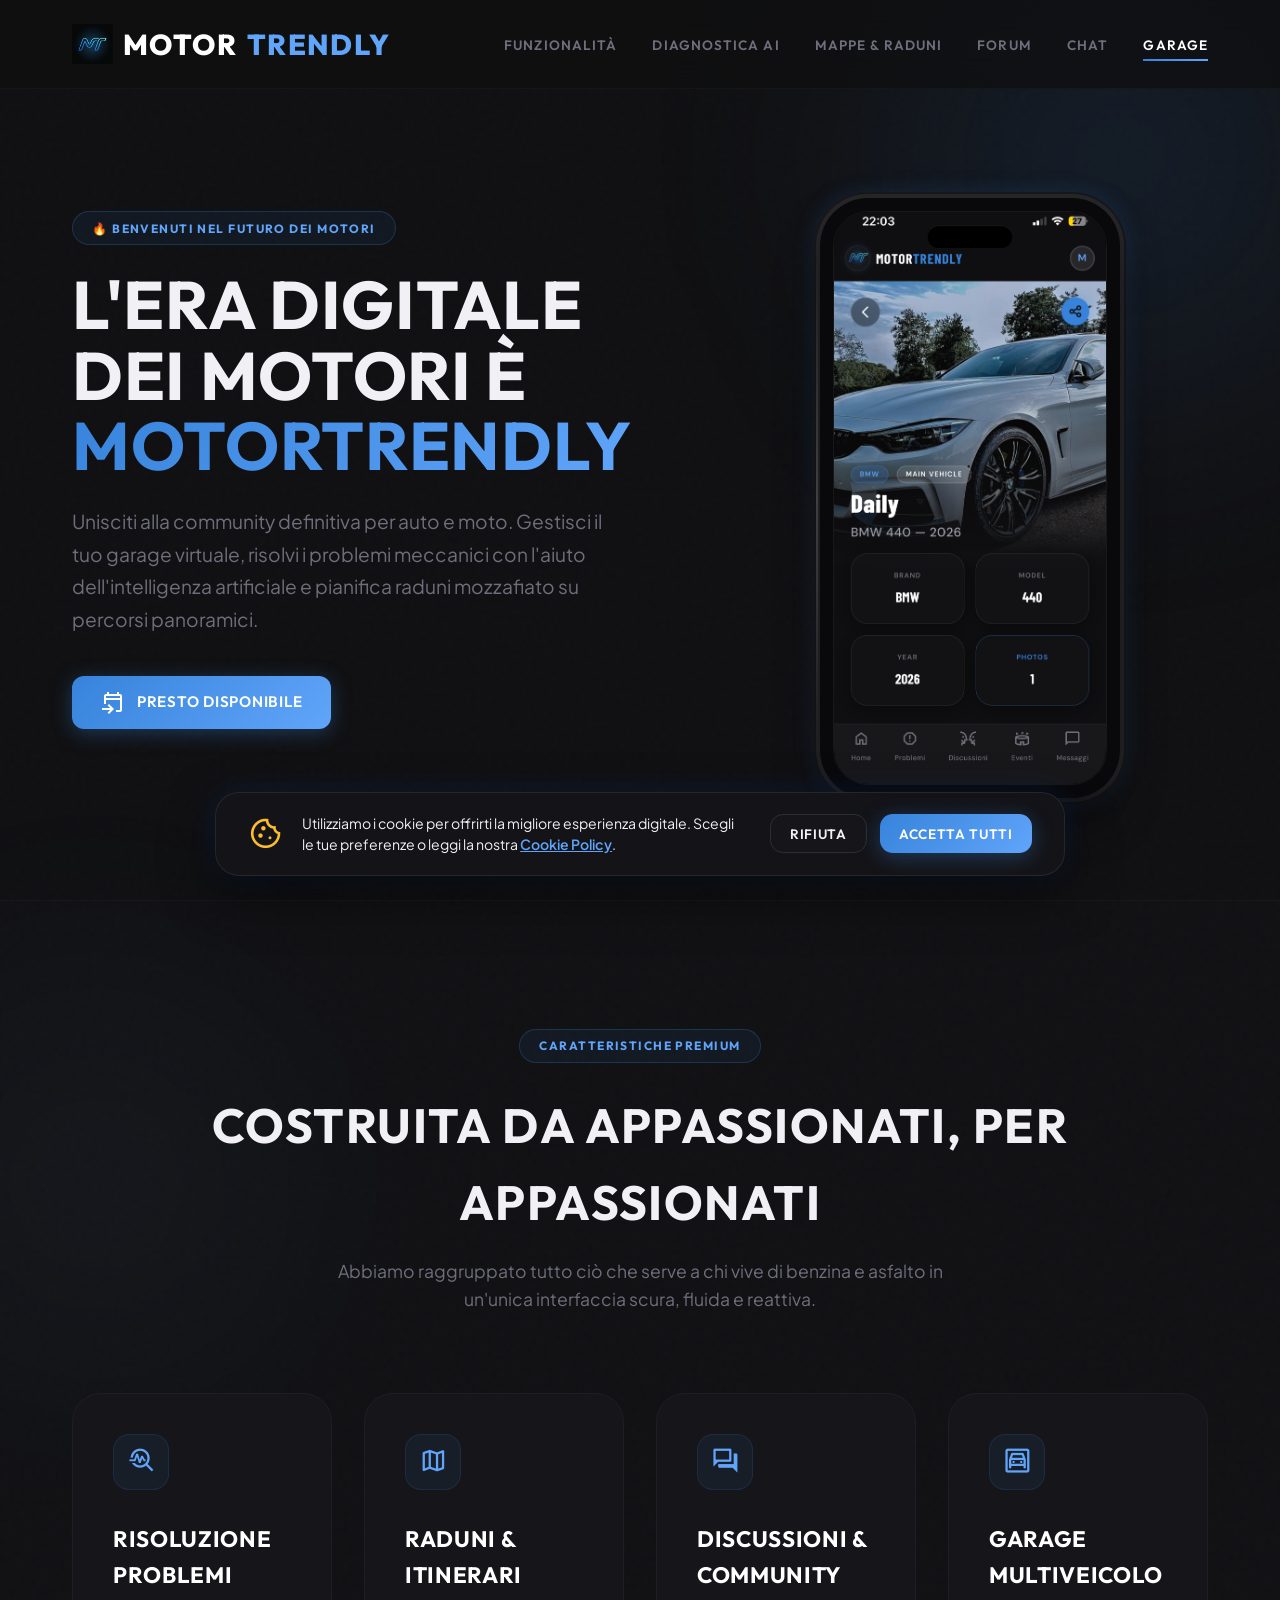
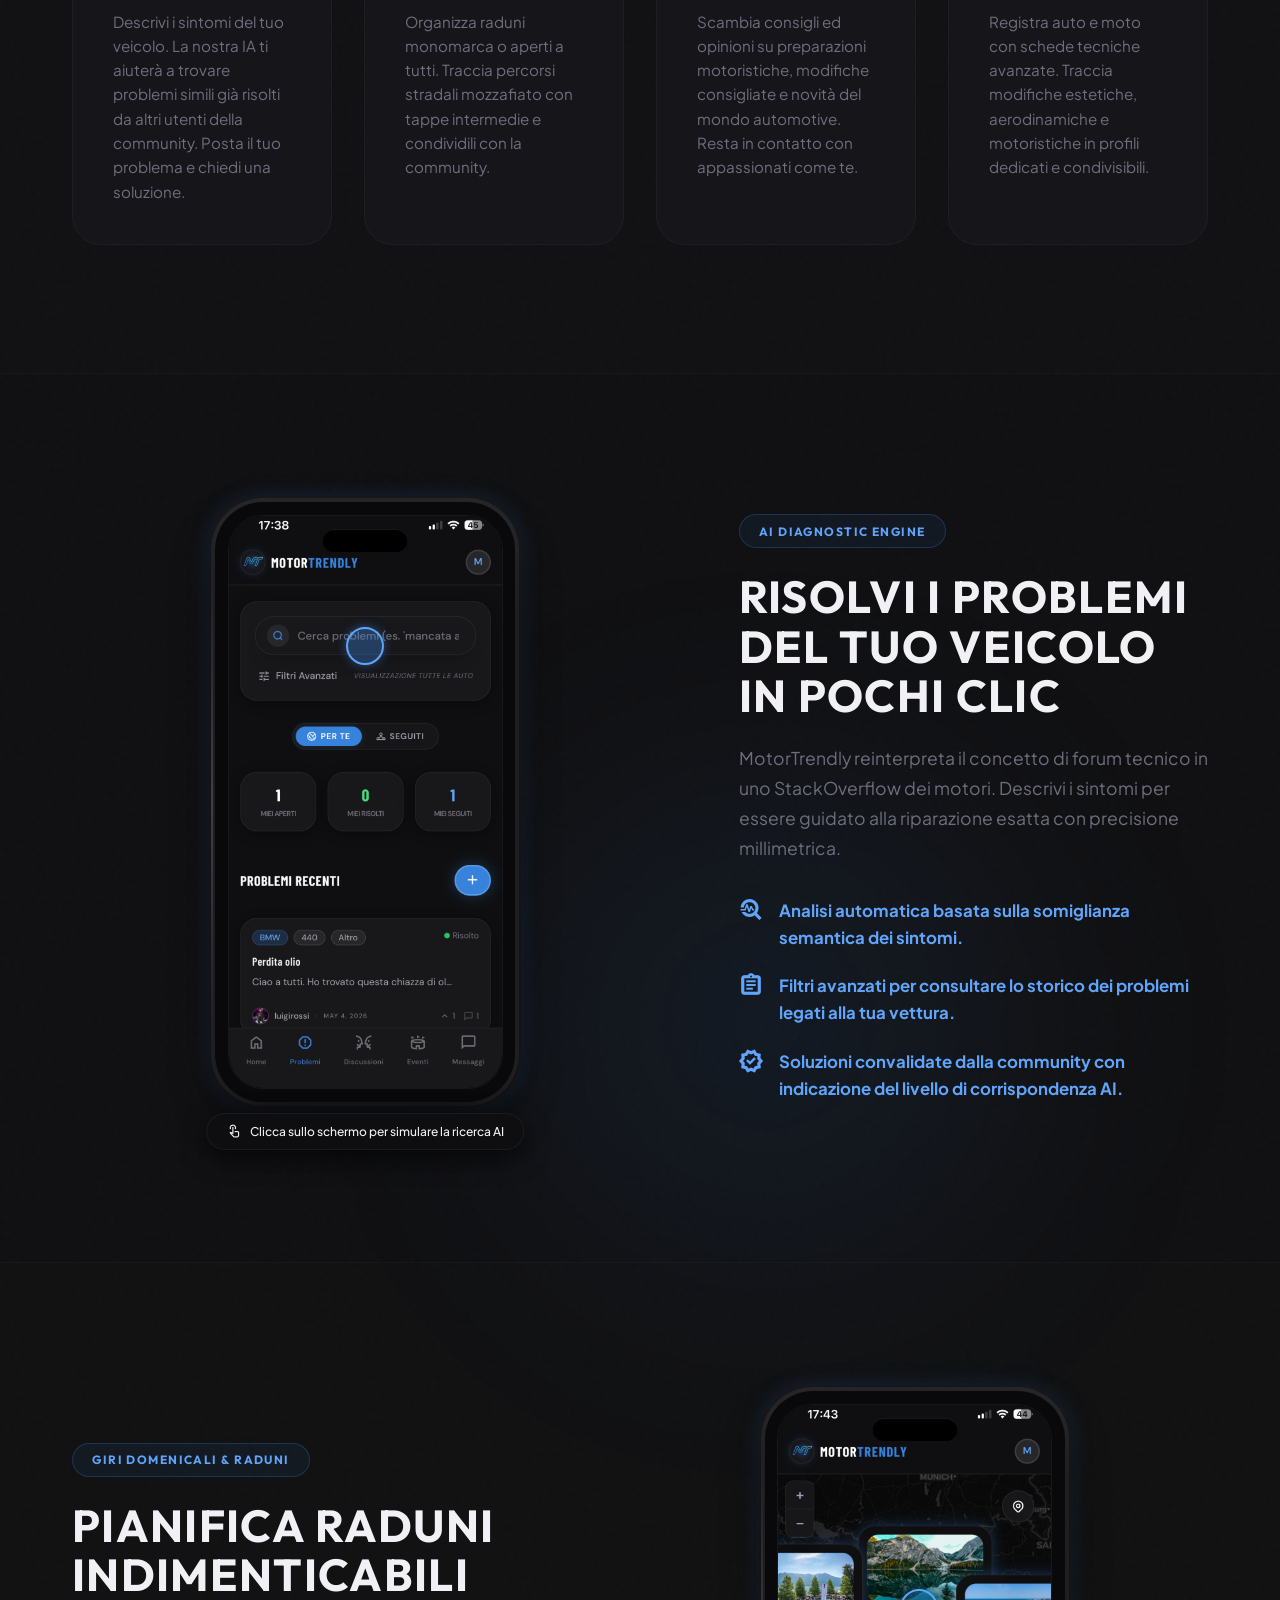
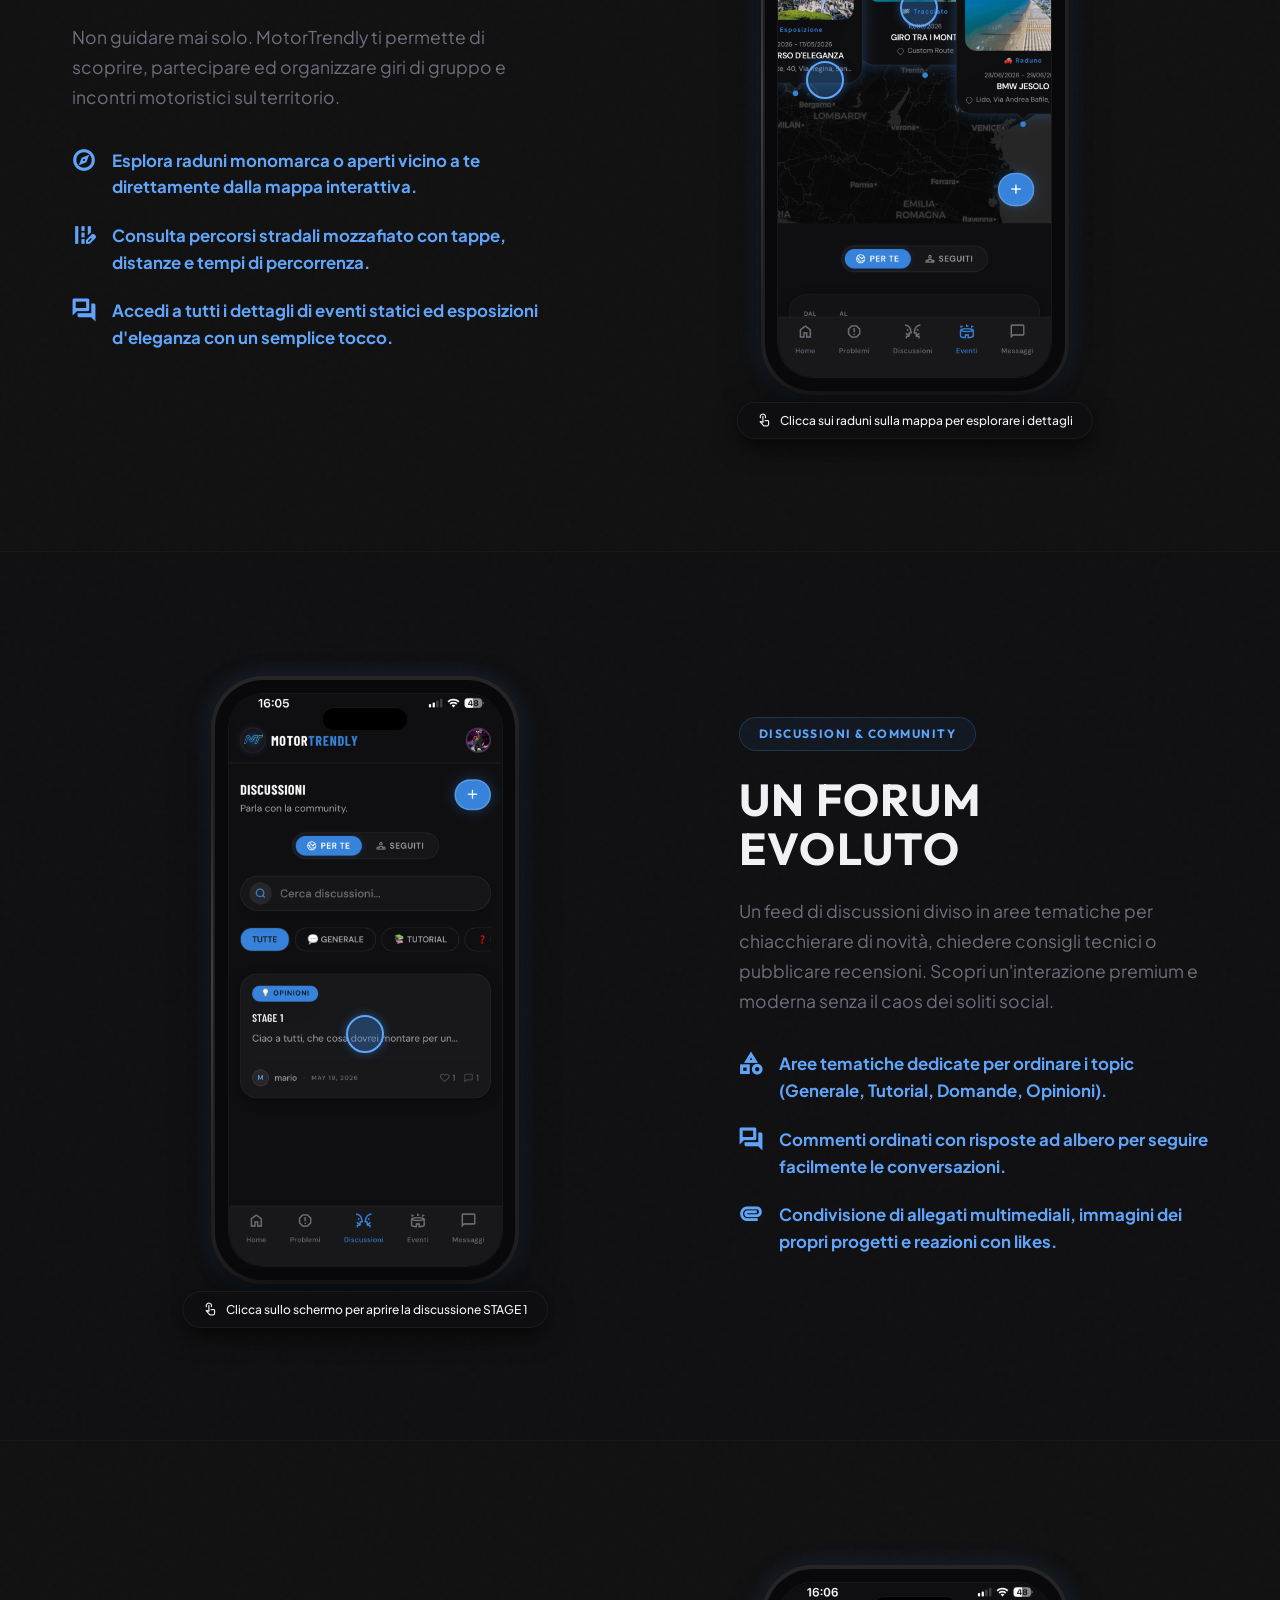
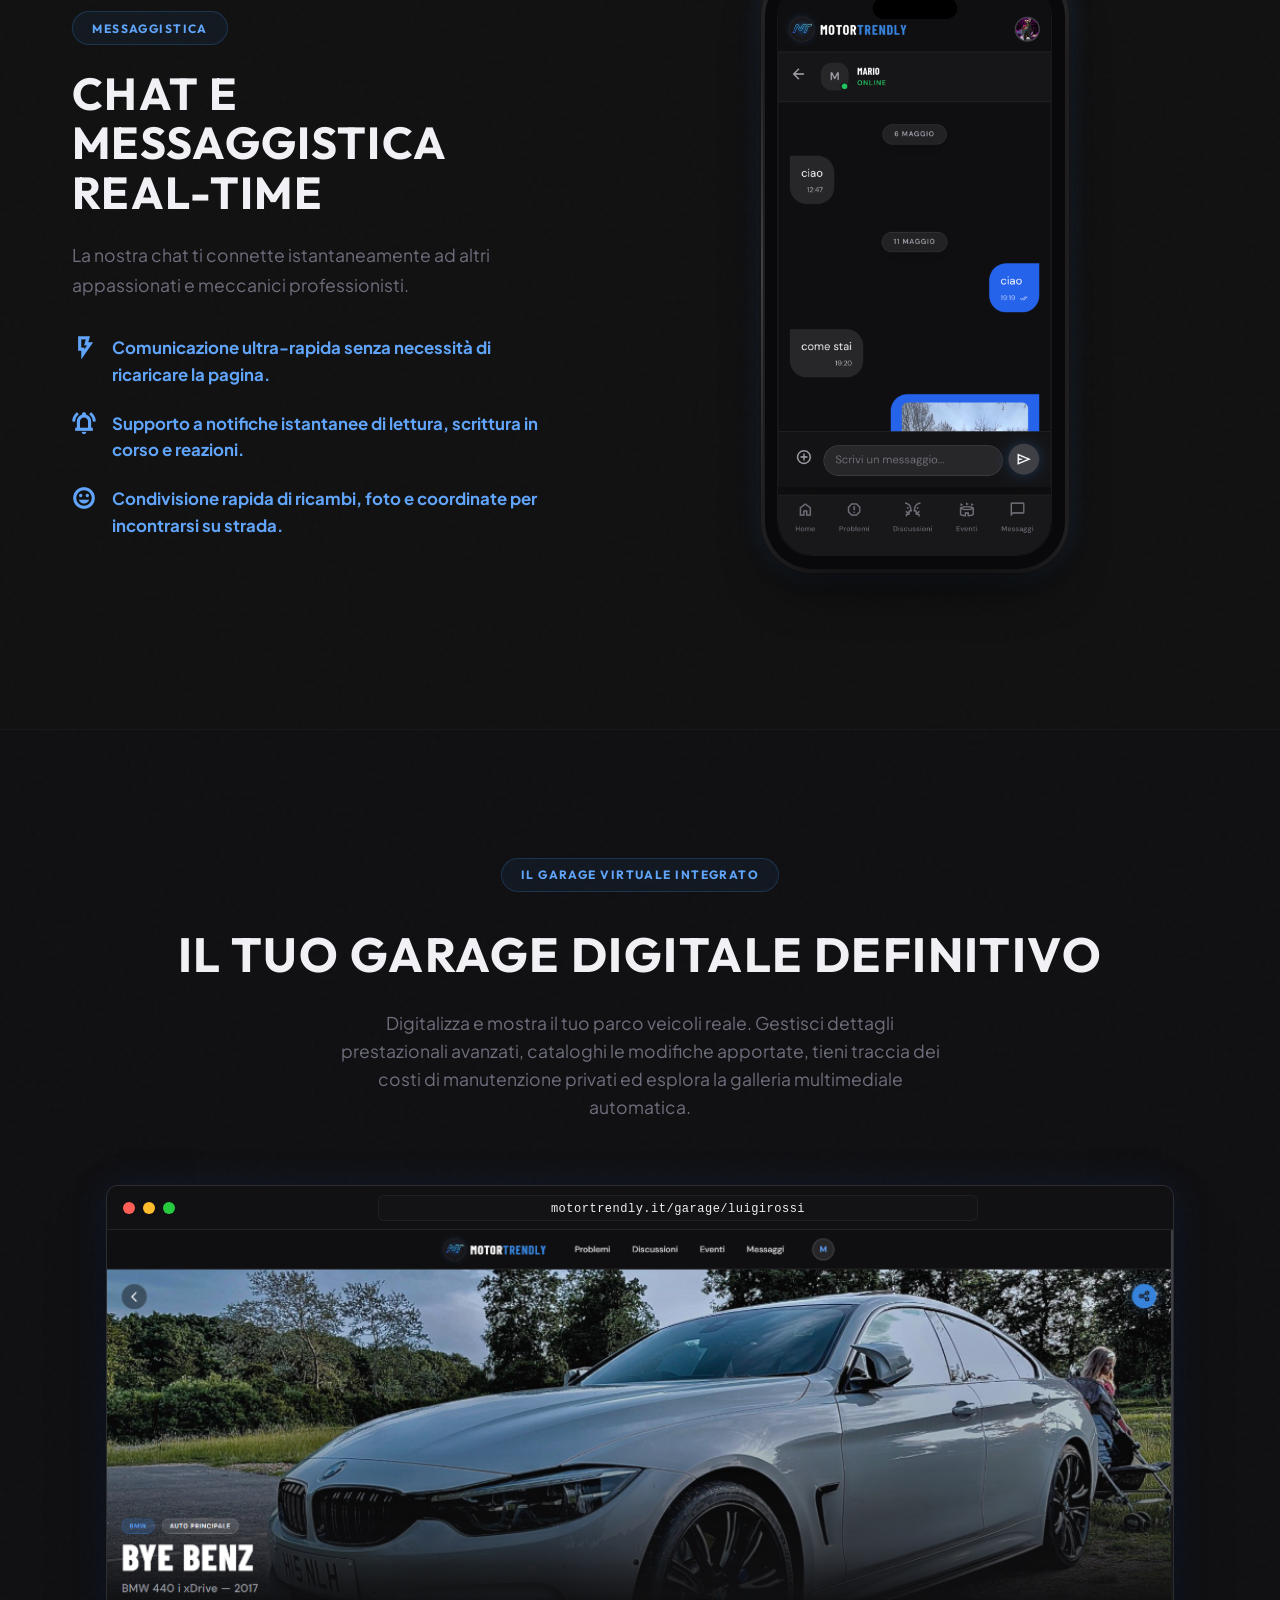
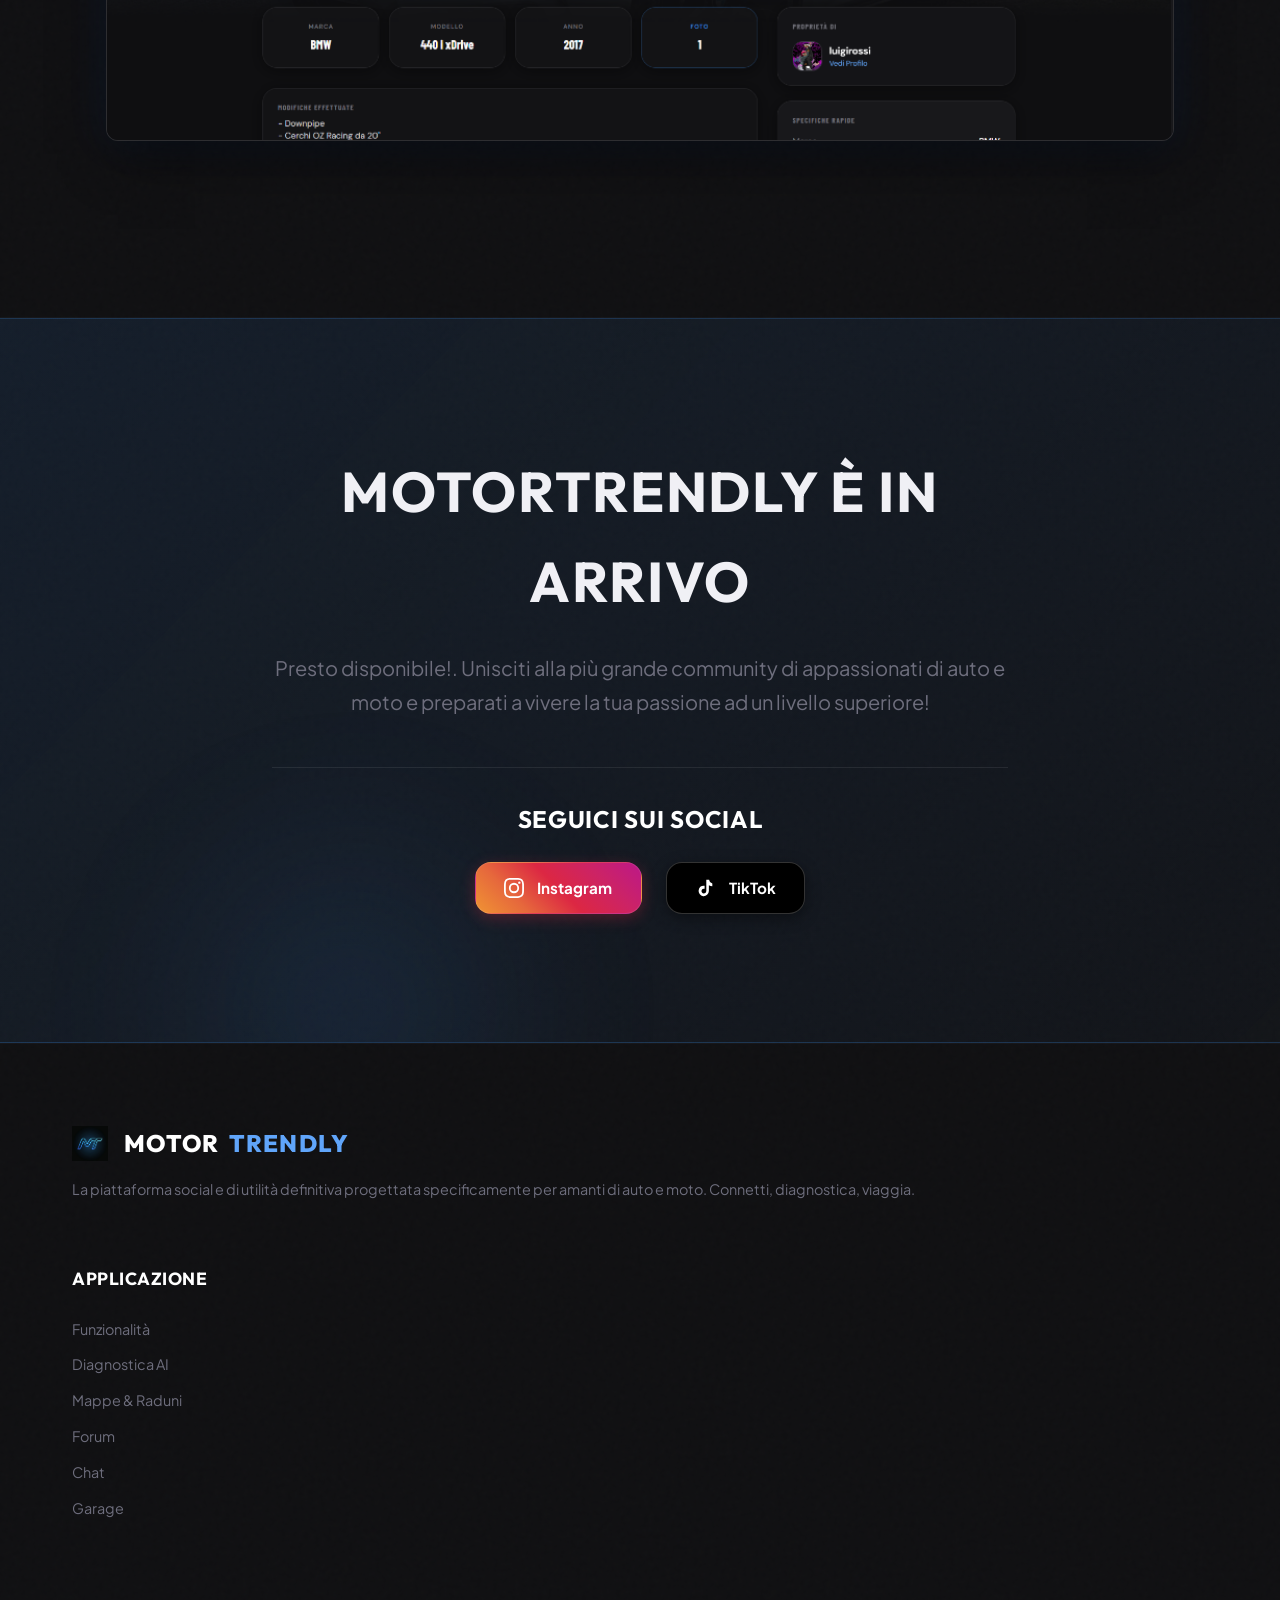
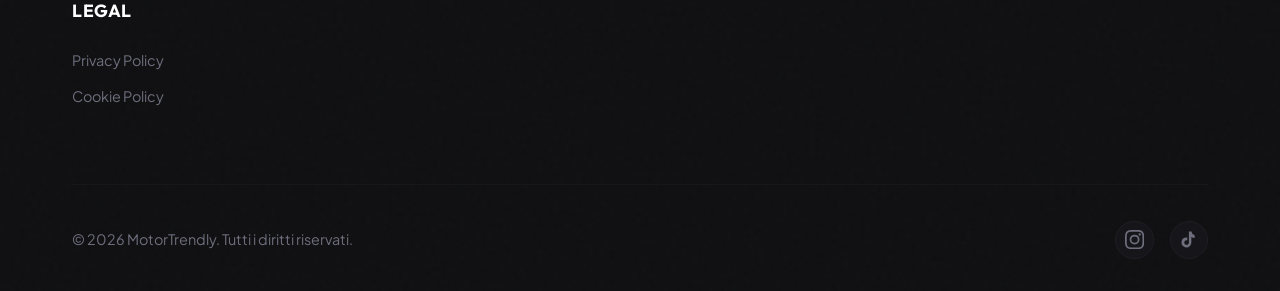
==== commit 9d91b167: "Improvments" ====
--- a/index.html
+++ b/index.html
@@ -1,44 +1,74 @@
 <!DOCTYPE html>
 <html lang="it">
+
 <head>
   <meta charset="UTF-8">
   <meta name="viewport" content="width=device-width, initial-scale=1.0">
   <title>MotorTrendly — L'Hub Digitale per Appassionati di Auto e Moto</title>
-  
+
   <!-- SEO Meta Tags -->
-  <meta name="description" content="Gestisci il tuo garage virtuale per auto e moto, diagnostica problemi con l'AI e pianifica raduni panoramici. Entra nella community di MotorTrendly.">
-  <meta name="keywords" content="motortrendly, garage auto, officina ai, raduni auto, percorsi moto, community motori">
+  <meta name="description"
+    content="Gestisci il tuo garage virtuale per auto e moto, diagnostica problemi con l'AI e pianifica raduni panoramici. Entra nella community di MotorTrendly.">
+  <meta name="keywords"
+    content="motortrendly, garage auto, officina ai, raduni auto, percorsi moto, community motori, signalr chat">
   <meta name="author" content="MotorTrendly Team">
-  
+
   <!-- Google Fonts & Material Symbols -->
   <link rel="preconnect" href="https://fonts.googleapis.com">
   <link rel="preconnect" href="https://fonts.gstatic.com" crossorigin>
-  <link href="https://fonts.googleapis.com/css2?family=Barlow+Condensed:wght@400;600;700;800&family=DM+Sans:wght@300;400;500;600;700&display=swap" rel="stylesheet">
-  <link rel="stylesheet" href="https://fonts.googleapis.com/css2?family=Material+Symbols+Outlined:opsz,wght,FILL,GRAD@20..48,100..700,0..1,-50..200" />
-  
+  <link
+    href="https://fonts.googleapis.com/css2?family=Outfit:wght@300;400;500;600;700;800&family=Plus+Jakarta+Sans:wght@300;400;500;600;700;800&display=swap"
+    rel="stylesheet">
+  <link rel="stylesheet"
+    href="https://fonts.googleapis.com/css2?family=Material+Symbols+Outlined:opsz,wght,FILL,GRAD@20..48,100..700,0..1,-50..200" />
+
   <!-- CSS Stylesheet -->
   <link rel="stylesheet" href="style.css">
 </head>
+
 <body>
+
+  <!-- Premium Site Preloader -->
+  <div id="preloader" class="preloader">
+    <div class="preloader-content">
+      <div class="preloader-spinner-wrapper">
+        <div class="preloader-spinner"></div>
+        <div class="preloader-spinner-inner"></div>
+        <img src="assets/logo.png" alt="MotorTrendly Preloader Logo" class="preloader-logo">
+      </div>
+      <div class="preloader-text-glow">Motor<span class="logo-text-highlight">Trendly</span></div>
+      <div class="preloader-status">
+        <span class="preloader-bar"></span>
+      </div>
+    </div>
+  </div>
 
   <!-- Background Decorative Glowing Elements -->
   <div class="glow-bg"></div>
   <div class="glow-bg-left"></div>
+  <div class="glow-bg-center"></div>
 
   <!-- Header / Navigation -->
   <header id="header">
     <div class="container header-container">
       <a href="#" class="logo">
-        <span class="material-symbols-outlined" style="font-size: 2.2rem; color: rgb(var(--accent-light));">speed</span>
-        Motor<span>Trendly</span>
+        <img src="assets/logo.png" alt="MotorTrendly Logo" class="logo-img">
+        Motor<span class="logo-text-highlight">Trendly</span>
       </a>
-      <ul class="nav-links">
-        <li><a href="#features" class="active">Funzionalità</a></li>
-        <li><a href="#garage">Il Garage</a></li>
-        <li><a href="#diagnostics">AI Diagnostics</a></li>
-        <li><a href="#events">Raduni</a></li>
+      <ul class="nav-links" id="nav-links">
+        <li><a href="#features" class="active" id="nav-link-features">Funzionalità</a></li>
+        <li><a href="#diagnostics" id="nav-link-diagnostics">Diagnostica AI</a></li>
+        <li><a href="#events" id="nav-link-events">Mappe & Raduni</a></li>
+        <li><a href="#forum" id="nav-link-forum">Forum</a></li>
+        <li><a href="#chat" id="nav-link-chat">Chat</a></li>
+        <li><a href="#garage" id="nav-link-garage">Garage</a></li>
       </ul>
-      <a href="#download" class="btn btn-secondary" style="padding: 0.6rem 1.2rem; font-size: 0.85rem;">Scarica l'App</a>
+      <button class="nav-toggle" id="nav-toggle" aria-label="Toggle menu">
+        <span class="hamburger-line"></span>
+        <span class="hamburger-line"></span>
+        <span class="hamburger-line"></span>
+      </button>
+
     </div>
   </header>
 
@@ -46,33 +76,27 @@
   <section class="hero">
     <div class="container hero-grid">
       <div class="hero-content">
-        <div class="section-badge">Welcome to the future</div>
-        <h1>L'era digitale dei motori è <span class="text-gradient">MotorTrendly</span></h1>
-        <p>Unisciti alla community definitiva per auto e moto. Gestisci il tuo garage virtuale, risolvi i problemi meccanici con l'aiuto dell'intelligenza artificiale e pianifica raduni mozzafiato su percorsi panoramici.</p>
+        <div class="section-badge" data-i18n="hero_badge"><span class="material-symbols-outlined">campaign</span>
+          Welcome to the future</div>
+        <h1 data-i18n="hero_title">L'era digitale dei motori è <span class="text-gradient">MotorTrendly</span></h1>
+        <p data-i18n="hero_desc">Unisciti alla community definitiva per auto e moto. Gestisci il tuo garage virtuale,
+          risolvi i problemi meccanici con l'aiuto dell'intelligenza artificiale e pianifica raduni mozzafiato su
+          percorsi panoramici.</p>
         <div class="hero-cta">
-          <a href="#download" class="btn btn-primary">
-            <span class="material-symbols-outlined">download</span> Scarica Ora
-          </a>
-          <a href="#features" class="btn btn-secondary">Scopri di più</a>
-        </div>
-        <div class="hero-stats">
-          <div class="stat-item">
-            <span class="stat-num">50k+</span>
-            <span class="stat-label">Utenti Attivi</span>
+          <div class="btn btn-primary" style="cursor: default;">
+            <span class="material-symbols-outlined">event_upcoming</span> <span data-i18n="hero_cta_soon">Presto
+              Disponibile</span>
           </div>
-          <div class="stat-item">
-            <span class="stat-num">12k+</span>
-            <span class="stat-label">Veicoli Registrati</span>
+        </div>
+      </div>
+      <div class="hero-mockup">
+        <div class="iphone-mockup">
+          <div class="iphone-bezel">
+            <div class="iphone-screen">
+              <div class="iphone-dynamic-island"></div>
+              <img src="assets/motortrendly_app_screen.png" alt="MotorTrendly App Screen" class="iphone-screen-img">
+            </div>
           </div>
-          <div class="stat-item">
-            <span class="stat-num">98%</span>
-            <span class="stat-label">Riparazioni Risolte</span>
-          </div>
-        </div>
-      </div>
-      <div class="hero-mockup">
-        <div class="mockup-wrapper">
-          <img src="assets/motortrendly_hero_mockup.png" alt="MotorTrendly App Dashboard Mockup" class="mockup-img">
         </div>
       </div>
     </div>
@@ -82,178 +106,275 @@
   <section id="features" class="features">
     <div class="container">
       <div class="section-header">
-        <div class="section-badge">Caratteristiche premium</div>
-        <h2>Costruita da appassionati, per appassionati</h2>
-        <p>Abbiamo raggruppato tutto ciò che serve a chi vive di benzina e asfalto in un'unica interfaccia scura, fluida e reattiva.</p>
-      </div>
-      
+        <div class="section-badge" data-i18n="features_badge">Caratteristiche premium</div>
+        <h2 data-i18n="features_title">Costruita da appassionati, per appassionati</h2>
+        <p data-i18n="features_desc">Abbiamo raggruppato tutto ciò che serve a chi vive di benzina e asfalto in un'unica
+          interfaccia scura, fluida e reattiva.</p>
+      </div>
+
       <div class="feature-grid">
-        <!-- Feature 1 -->
+        <!-- Feature 1: AI Diagnostics -->
+        <div class="feature-card">
+          <div class="feature-icon">
+            <span class="material-symbols-outlined">troubleshoot</span>
+          </div>
+          <h3>Risoluzione Problemi</h3>
+          <p>Descrivi i sintomi del tuo veicolo. La nostra IA ti aiuterà a trovare problemi simili già risolti da altri
+            utenti della community. Posta il tuo problema e chiedi una soluzione.</p>
+        </div>
+        <!-- Feature 2: Events & Routes -->
+        <div class="feature-card">
+          <div class="feature-icon">
+            <span class="material-symbols-outlined">map</span>
+          </div>
+          <h3>Raduni & Itinerari</h3>
+          <p>Organizza raduni monomarca o aperti a tutti. Traccia percorsi stradali mozzafiato con
+            tappe intermedie e condividili con la community.</p>
+        </div>
+        <!-- Feature Card: Discussioni & Community -->
+        <div class="feature-card">
+          <div class="feature-icon">
+            <span class="material-symbols-outlined">forum</span>
+          </div>
+          <h3>Discussioni & Community</h3>
+          <p>Scambia consigli ed opinioni su preparazioni motoristiche, modifiche consigliate e novità del mondo
+            automotive. Resta in contatto con appassionati come te.</p>
+        </div>
+        <!-- Feature 3: Garage Showcase Info -->
         <div class="feature-card">
           <div class="feature-icon">
             <span class="material-symbols-outlined">garage</span>
           </div>
           <h3>Garage Multiveicolo</h3>
-          <p>Registra auto e moto con schede tecniche avanzate. Traccia modifiche estetiche, aerodinamiche e motoristiche in profili dedicati e condivisibili.</p>
-        </div>
-        <!-- Feature 2 -->
-        <div class="feature-card">
-          <div class="feature-icon">
-            <span class="material-symbols-outlined">troubleshoot</span>
-          </div>
-          <h3>Risoluzione Guasti con AI</h3>
-          <p>Scansiona i codici errore o descrivi i sintomi. La nostra intelligenza artificiale incrocia i dati con soluzioni reali convalidate da esperti.</p>
-        </div>
-        <!-- Feature 3 -->
-        <div class="feature-card">
-          <div class="feature-icon">
-            <span class="material-symbols-outlined">map</span>
-          </div>
-          <h3>Raduni & Itinerari</h3>
-          <p>Organizza raduni monomarca o aperti a tutti. Traccia percorsi stradali mozzafiato con tappe intermedie e condividili con la carovana in tempo reale.</p>
+          <p>Registra auto e moto con schede tecniche avanzate. Traccia modifiche estetiche,
+            aerodinamiche e motoristiche in profili dedicati e condivisibili.</p>
         </div>
       </div>
     </div>
   </section>
 
-  <!-- Interactive Garage Section -->
-  <section id="garage" class="interactive-section">
-    <div class="container interactive-grid">
-      <div class="interactive-content">
-        <div class="section-badge">Il tuo garage, digitalizzato</div>
-        <h2>Un garage virtuale senza compromessi</h2>
-        <p>Che tu sia un purista delle quattro ruote o un centauro della piega, MotorTrendly ti offre un'esperienza personalizzata in base al tuo mezzo di trasporto.</p>
-        <ul class="bullets">
-          <li><span class="material-symbols-outlined" style="font-size: 1.1rem; vertical-align: middle;">check_circle</span> Dati tecnici dettagliati di potenza, coppia e prestazioni.</li>
-          <li><span class="material-symbols-outlined" style="font-size: 1.1rem; vertical-align: middle;">check_circle</span> Sezione modifiche estetiche, aerodinamiche ed elettroniche.</li>
-          <li><span class="material-symbols-outlined" style="font-size: 1.1rem; vertical-align: middle;">check_circle</span> Tracciamento tagliandi e manutenzione privato.</li>
-        </ul>
-      </div>
-      
-      <div class="widget-box">
-        <div class="toggle-header">
-          <h4 style="font-size: 0.9rem; color: rgb(var(--surface-500));">Garage Demo</h4>
-          <div class="toggle-group">
-            <button class="toggle-btn active" id="btn-auto" onclick="toggleVehicle('auto')">
-              <span class="material-symbols-outlined" style="font-size: 1rem;">directions_car</span> Auto
-            </button>
-            <button class="toggle-btn" id="btn-moto" onclick="toggleVehicle('moto')">
-              <span class="material-symbols-outlined" style="font-size: 1rem;">two_wheeler</span> Moto
-            </button>
-          </div>
-        </div>
-        
-        <!-- Garage Card Dynamic Showcase -->
-        <div class="garage-spec-card" id="vehicle-card">
-          <div class="vehicle-header">
-            <div class="vehicle-info">
-              <h3 id="vehicle-name">Porsche 911 GT3 RS</h3>
-              <p id="vehicle-desc">992 Generation — Track Tool</p>
-            </div>
-            <span class="material-symbols-outlined" style="font-size: 2.5rem; color: rgb(var(--accent-light));" id="vehicle-icon">directions_car</span>
-          </div>
-          
-          <div class="specs-grid">
-            <div class="spec-tile">
-              <div class="spec-val" id="spec-power">525</div>
-              <div class="spec-unit">Cavalli (CV)</div>
-            </div>
-            <div class="spec-tile">
-              <div class="spec-val" id="spec-torque">465</div>
-              <div class="spec-unit">Coppia (Nm)</div>
-            </div>
-            <div class="spec-tile">
-              <div class="spec-val" id="spec-acc">3.2</div>
-              <div class="spec-unit">0-100 km/h</div>
+  <!-- Interactive AI Diagnostics Section -->
+  <section id="diagnostics" class="interactive-section">
+    <div class="container interactive-grid reverse">
+      <div class="hero-mockup diagnostics-mockup-wrapper">
+        <div class="iphone-mockup diagnostics-iphone" onclick="toggleDiagnosticsScreen()">
+          <div class="iphone-bezel">
+            <div class="iphone-screen">
+              <div class="iphone-dynamic-island"></div>
+
+              <!-- Screen 1: Search Panel -->
+              <div class="iphone-screen-view active" id="diag-view-1">
+                <img src="assets/diagnostics_screen_1.png" alt="MotorTrendly Diagnostics Search"
+                  class="iphone-screen-img">
+                <div class="hotspot-pulse search-hotspot" title="Clicca per cercare"></div>
+              </div>
+
+              <!-- Screen 2: Results Panel -->
+              <div class="iphone-screen-view" id="diag-view-2">
+                <img src="assets/diagnostics_screen_2.png" alt="MotorTrendly Diagnostics Results"
+                  class="iphone-screen-img">
+                <div class="hotspot-pulse reset-hotspot" title="Clicca per resettare"></div>
+              </div>
+
             </div>
           </div>
-          
-          <div class="mods-list">
-            <h4>Modifiche Attive</h4>
-            <p id="vehicle-mods">Impianto di scarico Akrapovič in titanio, Cerchi forgiati Manthey Racing, Mappatura centralina personalizzata.</p>
+          <!-- Click instruction tooltip -->
+          <div class="iphone-hotspot-hint">
+            <span class="material-symbols-outlined" style="font-size: 0.95rem;">touch_app</span>
+            <span id="hotspot-hint-text">Clicca sullo schermo per simulare la ricerca AI</span>
           </div>
         </div>
       </div>
-    </div>
-  </section>
-
-  <!-- Interactive AI Diagnostics Section -->
-  <section id="diagnostics" class="interactive-section" style="background-color: rgba(var(--surface-900), 0.2);">
-    <div class="container interactive-grid reverse">
-      <div class="widget-box">
-        <div class="diagnosis-widget">
-          <div class="scan-bar">
-            <div class="scan-left">
-              <div class="scan-spinner"></div>
-              <span class="scan-txt">Scansione Codici Anomalia...</span>
-            </div>
-            <div class="pulse-indicator"></div>
-          </div>
-          
-          <div class="solutions-stack">
-            <div class="solution-card verified">
-              <div class="sol-header">
-                <span class="sol-title">Bobina di Accensione Cilindro 3</span>
-                <span class="match-badge">98% Somiglianza</span>
-              </div>
-              <p class="sol-desc">Sintomi: Mancate accensioni a freddo, perdita di coppia a 3000 giri. Soluzione verificata: Sostituzione bobina e candela di accensione NGK Laser Platinum.</p>
-            </div>
-            <div class="solution-card" style="opacity: 0.6;">
-              <div class="sol-header">
-                <span class="sol-title">Sensore Flusso Aria (Debimetro)</span>
-                <span class="match-badge" style="background-color: rgba(var(--accent), 0.1); color: rgb(var(--accent-light)); border-color: rgba(var(--accent), 0.2);">72% Somiglianza</span>
-              </div>
-              <p class="sol-desc">Sintomi: Minimo irregolare. Soluzione: Pulizia corpo farfallato e sensore con spray specifico.</p>
-            </div>
-          </div>
-        </div>
-      </div>
-      
+
       <div class="interactive-content">
         <div class="section-badge">AI Diagnostic Engine</div>
         <h2>Risolvi i problemi del tuo veicolo in pochi clic</h2>
-        <p>MotorTrendly incrocia i codici errore della tua centralina (tramite OBD2 o ricerca manuale) con la nostra knowledge base per guidarti verso la riparazione esatta.</p>
+        <p>MotorTrendly reinterpreta il concetto di forum tecnico in uno StackOverflow dei motori. Descrivi i sintomi
+          per essere guidato alla riparazione esatta con precisione millimetrica.</p>
         <ul class="bullets">
-          <li><span class="material-symbols-outlined" style="font-size: 1.1rem; vertical-align: middle;">troubleshoot</span> Analisi automatica basata sulla somiglianza dei sintomi.</li>
-          <li><span class="material-symbols-outlined" style="font-size: 1.1rem; vertical-align: middle;">troubleshoot</span> Soluzioni verificate ed approvate da veri esperti meccanici.</li>
-          <li><span class="material-symbols-outlined" style="font-size: 1.1rem; vertical-align: middle;">troubleshoot</span> Risparmia tempo e costi di officina comprendendo subito il guasto.</li>
+          <li><span class="material-symbols-outlined">troubleshoot</span> <span>Analisi automatica basata sulla
+              somiglianza semantica dei sintomi.</span></li>
+          <li><span class="material-symbols-outlined">assignment</span> <span>Filtri avanzati per consultare lo storico
+              dei problemi legati alla tua vettura.</span></li>
+          <li><span class="material-symbols-outlined">verified</span> <span>Soluzioni convalidate dalla community con
+              indicazione del livello di corrispondenza AI.</span></li>
         </ul>
       </div>
     </div>
   </section>
 
   <!-- Interactive Events / Routes Section -->
-  <section id="events" class="interactive-section">
+  <section id="events" class="interactive-section" style="background-color: rgba(var(--surface-900), 0.15);">
     <div class="container interactive-grid">
       <div class="interactive-content">
         <div class="section-badge">Giri domenicali & Raduni</div>
         <h2>Pianifica raduni indimenticabili</h2>
-        <p>Non guidare mai da solo. MotorTrendly ti permette di scoprire, partecipare ed organizzare giri di gruppo e incontri motoristici sul territorio.</p>
+        <p>Non guidare mai solo. MotorTrendly ti permette di scoprire, partecipare ed organizzare giri di gruppo e
+          incontri motoristici sul territorio.</p>
         <ul class="bullets">
-          <li><span class="material-symbols-outlined" style="font-size: 1.1rem; vertical-align: middle;">explore</span> Esplora raduni monomarca o aperti vicino a te.</li>
-          <li><span class="material-symbols-outlined" style="font-size: 1.1rem; vertical-align: middle;">explore</span> Disegna mappe dettagliate con punti di partenza, tappe e arrivo.</li>
-          <li><span class="material-symbols-outlined" style="font-size: 1.1rem; vertical-align: middle;">explore</span> Comunica in tempo reale con i partecipanti durante la marcia.</li>
+          <li><span class="material-symbols-outlined">explore</span> <span>Esplora raduni monomarca o aperti vicino a te
+              direttamente dalla mappa interattiva.</span></li>
+          <li><span class="material-symbols-outlined">edit_road</span> <span>Consulta percorsi stradali mozzafiato con
+              tappe, distanze e tempi di percorrenza.</span></li>
+          <li><span class="material-symbols-outlined">forum</span> <span>Accedi a tutti i dettagli di eventi statici ed
+              esposizioni d'eleganza con un semplice tocco.</span></li>
         </ul>
       </div>
-      
-      <div class="widget-box" style="padding: 1rem;">
-        <div class="map-widget">
-          <!-- Background decorative path lines -->
-          <svg class="route-line-svg">
-            <path d="M 120,120 Q 180,50 260,170 T 400,120" class="route-path"></path>
-          </svg>
-          <div class="route-pin start"></div>
-          <div class="route-pin end"></div>
-          
-          <div class="route-overlay">
-            <div class="map-card-info">
-              <h4>Giro dei Passi Dolomitici</h4>
-              <p>Organizzato da: Stefano R. • 18 Partecipanti</p>
+
+      <div class="hero-mockup events-mockup-wrapper">
+        <div class="iphone-mockup events-iphone">
+          <div class="iphone-bezel">
+            <div class="iphone-screen">
+              <div class="iphone-dynamic-island"></div>
+
+              <!-- Screen 1: Explore Map View -->
+              <div class="iphone-screen-view active" id="event-view-1">
+                <img src="assets/events_screen_1.png" alt="MotorTrendly Explore Events" class="iphone-screen-img">
+                <!-- Hotspot to Route Detail -->
+                <div class="hotspot-pulse route-hotspot" onclick="showEventScreen(2)"
+                  title="Clicca per visualizzare l'itinerario"></div>
+                <!-- Hotspot to Rally Detail -->
+                <div class="hotspot-pulse rally-hotspot" onclick="showEventScreen(3)"
+                  title="Clicca per visualizzare l'esposizione"></div>
+              </div>
+
+              <!-- Screen 2: Interactive Route Map -->
+              <div class="iphone-screen-view" id="event-view-2">
+                <img src="assets/events_screen_2.png" alt="MotorTrendly Route Map" class="iphone-screen-img">
+                <div class="hotspot-pulse back-hotspot" onclick="showEventScreen(1)"
+                  title="Torna alla mappa principale"></div>
+              </div>
+
+              <!-- Screen 3: Static Rally Detail -->
+              <div class="iphone-screen-view" id="event-view-3">
+                <img src="assets/events_screen_3.png" alt="MotorTrendly Rally Details" class="iphone-screen-img">
+                <div class="hotspot-pulse back-hotspot" onclick="showEventScreen(1)"
+                  title="Torna alla mappa principale"></div>
+              </div>
+
             </div>
-            <div class="map-card-info" style="align-self: flex-end; max-width: 180px;">
-              <p style="color: rgb(var(--accent-light)); font-weight: 700;">PROSSIMA TAPPA</p>
-              <h4 style="font-size: 0.85rem;">Passo Sella • Arrivo stimato 16:45</h4>
+          </div>
+          <!-- Click instruction tooltip -->
+          <div class="iphone-hotspot-hint">
+            <span class="material-symbols-outlined" style="font-size: 0.95rem;">touch_app</span>
+            <span id="event-hint-text">Clicca sui raduni sulla mappa per esplorare i dettagli</span>
+          </div>
+        </div>
+      </div>
+    </div>
+  </section>
+
+  <!-- Interactive Forum & Nested Replies Section -->
+  <section id="forum" class="interactive-section">
+    <div class="container interactive-grid reverse">
+      <!-- Forum Widget Showcases -->
+      <div class="hero-mockup forum-mockup-wrapper">
+        <div class="iphone-mockup forum-iphone" onclick="toggleForumScreen()">
+          <div class="iphone-bezel">
+            <div class="iphone-screen">
+              <div class="iphone-dynamic-island"></div>
+
+              <!-- Screen 1: Discussion List -->
+              <div class="iphone-screen-view active" id="forum-view-1">
+                <img src="assets/forum_screen_1.png" alt="MotorTrendly Forum List" class="iphone-screen-img">
+                <div class="hotspot-pulse forum-card-hotspot" title="Clicca per aprire la discussione STAGE 1"></div>
+              </div>
+
+              <!-- Screen 2: Discussion Detail -->
+              <div class="iphone-screen-view" id="forum-view-2">
+                <img src="assets/forum_screen_2.png" alt="MotorTrendly Forum Detail" class="iphone-screen-img">
+                <div class="hotspot-pulse forum-back-hotspot" title="Torna alla lista discussioni"></div>
+              </div>
+
             </div>
+          </div>
+          <!-- Click instruction tooltip -->
+          <div class="iphone-hotspot-hint">
+            <span class="material-symbols-outlined" style="font-size: 0.95rem;">touch_app</span>
+            <span id="forum-hint-text">Clicca sullo schermo per aprire la discussione STAGE 1</span>
+          </div>
+        </div>
+      </div>
+
+      <div class="interactive-content">
+        <div class="section-badge">Discussioni & Community</div>
+        <h2>Un Forum evoluto</h2>
+        <p>Un feed di discussioni diviso in aree tematiche per chiacchierare di novità, chiedere consigli tecnici o
+          pubblicare recensioni. Scopri un'interazione premium e moderna senza il caos dei soliti social.</p>
+        <ul class="bullets">
+          <li><span class="material-symbols-outlined">category</span> <span>Aree tematiche dedicate per ordinare i topic
+              (Generale, Tutorial, Domande, Opinioni).</span></li>
+          <li><span class="material-symbols-outlined">forum</span> <span>Commenti ordinati con risposte ad albero per
+              seguire facilmente le conversazioni.</span></li>
+          <li><span class="material-symbols-outlined">attachment</span> <span>Condivisione di allegati multimediali,
+              immagini dei propri progetti e reazioni con likes.</span></li>
+        </ul>
+      </div>
+    </div>
+  </section>
+
+  <!-- Interactive Real-Time Chat (SignalR) Section -->
+  <section id="chat" class="interactive-section" style="background-color: rgba(var(--surface-900), 0.15);">
+    <div class="container interactive-grid">
+      <div class="interactive-content">
+        <div class="section-badge">Messaggistica</div>
+        <h2>Chat e messaggistica real-time</h2>
+        <p>La nostra chat
+          ti connette istantaneamente ad altri appassionati e meccanici professionisti.</p>
+        <ul class="bullets">
+          <li><span class="material-symbols-outlined">flash_on</span> <span>Comunicazione
+              ultra-rapida senza necessità di ricaricare la pagina.</span></li>
+          <li><span class="material-symbols-outlined">notifications_active</span> <span
+              data-i18n="chat_bullet_2">Supporto a notifiche istantanee di lettura, scrittura in corso e
+              reazioni.</span></li>
+          <li><span class="material-symbols-outlined">emoji_emotions</span> <span data-i18n="chat_bullet_3">Condivisione
+              rapida di ricambi, foto e coordinate per incontrarsi su strada.</span></li>
+        </ul>
+      </div>
+
+      <div class="hero-mockup chat-mockup-wrapper">
+        <div class="iphone-mockup chat-iphone">
+          <div class="iphone-bezel">
+            <div class="iphone-screen">
+              <div class="iphone-dynamic-island"></div>
+
+              <!-- Chat Screen -->
+              <div class="iphone-screen-view active">
+                <img src="assets/chat_screen.png" alt="MotorTrendly Live Chat" class="iphone-screen-img">
+              </div>
+
+            </div>
+          </div>
+        </div>
+      </div>
+    </div>
+  </section>
+
+  <!-- Interactive Garage Virtuale Section (LAST FEATURE SECTION - "la sezione garage per ultima") -->
+  <section id="garage" class="interactive-section">
+    <div class="container">
+      <div class="section-header" style="margin-bottom: 4rem;">
+        <div class="section-badge">Il Garage Virtuale Integrato</div>
+        <h2>Il tuo garage digitale definitivo</h2>
+        <p>Digitalizza e mostra il tuo parco veicoli reale. Gestisci dettagli prestazionali avanzati, cataloghi le
+          modifiche apportate, tieni traccia dei costi di manutenzione privati ed esplora la galleria multimediale
+          automatica.</p>
+      </div>
+
+      <!-- Desktop browser mockup -->
+      <div class="desktop-mockup-wrapper">
+        <div class="desktop-mockup">
+          <div class="desktop-header">
+            <div class="desktop-dots">
+              <span class="desktop-dot dot-red"></span>
+              <span class="desktop-dot dot-yellow"></span>
+              <span class="desktop-dot dot-green"></span>
+            </div>
+            <div class="desktop-address-bar">motortrendly.it/garage/luigirossi</div>
+          </div>
+          <div class="desktop-screen">
+            <img src="assets/garage_screen.png" alt="MotorTrendly Garage Widescreen Desktop View"
+              class="desktop-screen-img">
           </div>
         </div>
       </div>
@@ -263,15 +384,29 @@
   <!-- Download CTA Section -->
   <section id="download" class="cta-banner">
     <div class="container cta-container">
-      <h2>Pronto a salire a bordo?</h2>
-      <p>Scarica MotorTrendly sul tuo dispositivo ed entra a far parte della più grande community di appassionati di auto e moto in Europa. L'app è completamente gratuita.</p>
-      <div class="download-badges">
-        <a href="#" class="badge-link">
-          <img src="https://upload.wikimedia.org/wikipedia/commons/3/3c/Download_on_the_App_Store_Badge.svg" alt="Download on App Store">
-        </a>
-        <a href="#" class="badge-link">
-          <img src="https://upload.wikimedia.org/wikipedia/commons/7/78/Google_Play_Store_badge_EN.svg" alt="Download on Google Play">
-        </a>
+      <h2>MotorTrendly è in arrivo</h2>
+      <p>Presto disponibile!. Unisciti alla più grande community di appassionati di auto e moto e preparati a
+        vivere la tua passione ad un livello superiore!</p>
+
+      <!-- Social Media CTA -->
+      <div class="social-cta">
+        <h3 class="social-cta-title">Seguici sui Social</h3>
+        <div class="social-cta-buttons">
+          <a href="https://www.instagram.com/motortrendly/" target="_blank" class="social-cta-btn instagram">
+            <svg class="social-svg" viewBox="0 0 24 24">
+              <path fill="currentColor"
+                d="M12 2.163c3.204 0 3.584.012 4.85.07 3.252.148 4.771 1.691 4.919 4.919.058 1.265.069 1.645.069 4.849 0 3.205-.012 3.584-.069 4.849-.149 3.225-1.664 4.771-4.919 4.919-1.266.058-1.644.07-4.85.07-3.204 0-3.584-.012-4.849-.07-3.26-.149-4.771-1.699-4.919-4.92-.058-1.265-.07-1.644-.07-4.849 0-3.204.013-3.583.07-4.849.149-3.227 1.664-4.771 4.919-4.919 1.266-.057 1.645-.069 4.849-.069zM12 0C8.741 0 8.333.014 7.053.072 2.695.272.273 2.69.073 7.051C.014 8.333 0 8.741 0 12c0 3.259.014 3.668.072 4.948.2 4.358 2.618 6.78 6.98 6.98 1.281.058 1.689.072 4.948.072 3.259 0 3.668-.014 4.948-.072 4.354-.2 6.782-2.618 6.979-6.98.059-1.28.073-1.689.073-4.948 0-3.259-.014-3.667-.072-4.947-.196-4.354-2.617-6.78-6.979-6.98C15.668.014 15.259 0 12 0zm0 5.838a6.162 6.162 0 1 0 0 12.324 6.162 6.162 0 0 0 0-12.324zM12 16a4 4 0 1 1 0-8 4 4 0 0 1 0 8zm6.406-11.845a1.44 1.44 0 1 0 0 2.881 1.44 1.44 0 0 0 0-2.881z" />
+            </svg>
+            Instagram
+          </a>
+          <a href="https://www.tiktok.com/@motortrendly" target="_blank" class="social-cta-btn tiktok">
+            <svg class="social-svg" viewBox="0 0 24 24">
+              <path fill="currentColor"
+                d="M19.59 6.69a4.83 4.83 0 0 1-3.77-4.25V2h-3.45v13.67a2.89 2.89 0 0 1-5.2 1.74 2.89 2.89 0 0 1 2.31-4.64c.29 0 .57.04.84.11V9.43a6.33 6.33 0 0 0-1-.08 6.34 6.34 0 0 0-6.14 5.21 6.34 6.34 0 0 0 5.4 7.26 6.34 6.34 0 0 0 6.88-6.13V8.82a8.27 8.27 0 0 0 4.13 1.13V6.69z" />
+            </svg>
+            TikTok
+          </a>
+        </div>
       </div>
     </div>
   </section>
@@ -281,117 +416,1032 @@
     <div class="container">
       <div class="footer-grid">
         <div class="footer-col footer-about">
-          <a href="#" class="logo">
-            <span class="material-symbols-outlined" style="font-size: 2rem; color: rgb(var(--accent-light));">speed</span>
-            Motor<span>Trendly</span>
+          <a href="#" class="logo" style="font-size: 1.5rem;">
+            <img src="assets/logo.png" alt="MotorTrendly Logo" class="logo-img"
+              style="height: 2.2rem; margin-right: 0.4rem;">
+            Motor<span class="logo-text-highlight">Trendly</span>
           </a>
-          <p>La piattaforma social e di utilità definitiva progettata specificamente per amanti di auto e moto.</p>
+          <p data-i18n="footer_about">La piattaforma social e di utilità definitiva progettata specificamente per amanti
+            di auto e moto. Connetti, diagnostica, viaggia.</p>
         </div>
         <div class="footer-col">
           <h4>Applicazione</h4>
           <ul>
             <li><a href="#features">Funzionalità</a></li>
+            <li><a href="#diagnostics">Diagnostica AI</a></li>
+            <li><a href="#events">Mappe & Raduni</a></li>
+            <li><a href="#forum">Forum</a></li>
+            <li><a href="#chat">Chat</a></li>
             <li><a href="#garage">Garage</a></li>
-            <li><a href="#diagnostics">AI Diagnostics</a></li>
-            <li><a href="#events">Raduni</a></li>
           </ul>
         </div>
         <div class="footer-col">
-          <h4>Supporto</h4>
+          <h4 data-i18n="footer_legal">Legal</h4>
           <ul>
-            <li><a href="#">Centro Assistenza</a></li>
-            <li><a href="#">Linee Guida Community</a></li>
-            <li><a href="#">Segnala bug</a></li>
-            <li><a href="#">Contatti</a></li>
+            <li><a href="privacy.html">Privacy Policy</a></li>
+            <li><a href="cookie.html">Cookie Policy</a></li>
           </ul>
         </div>
-        <div class="footer-col">
-          <h4>Legal</h4>
-          <ul>
-            <li><a href="#">Privacy Policy</a></li>
-            <li><a href="#">Cookie Policy</a></li>
-            <li><a href="#">Termini di Servizio</a></li>
-          </ul>
-        </div>
-      </div>
-      
+      </div>
+
       <div class="footer-bottom">
         <p>&copy; 2026 MotorTrendly. Tutti i diritti riservati.</p>
         <div class="social-links">
-          <a href="#" class="social-icon"><span class="material-symbols-outlined" style="font-size: 1.2rem;">share</span></a>
-          <a href="#" class="social-icon"><span class="material-symbols-outlined" style="font-size: 1.2rem;">forum</span></a>
-          <a href="#" class="social-icon"><span class="material-symbols-outlined" style="font-size: 1.2rem;">alternate_email</span></a>
+          <a href="https://www.instagram.com/motortrendly/" target="_blank" class="social-icon" title="Instagram">
+            <svg class="social-svg-footer" viewBox="0 0 24 24" style="width: 1.2rem; height: 1.2rem; display: block;">
+              <path fill="currentColor"
+                d="M12 2.163c3.204 0 3.584.012 4.85.07 3.252.148 4.771 1.691 4.919 4.919.058 1.265.069 1.645.069 4.849 0 3.205-.012 3.584-.069 4.849-.149 3.225-1.664 4.771-4.919 4.919-1.266.058-1.644.07-4.85.07-3.204 0-3.584-.012-4.849-.07-3.26-.149-4.771-1.699-4.919-4.92-.058-1.265-.07-1.644-.07-4.849 0-3.204.013-3.583.07-4.849.149-3.227 1.664-4.771 4.919-4.919 1.266-.057 1.645-.069 4.849-.069zM12 0C8.741 0 8.333.014 7.053.072 2.695.272.273 2.69.073 7.051C.014 8.333 0 8.741 0 12c0 3.259.014 3.668.072 4.948.2 4.358 2.618 6.78 6.98 6.98 1.281.058 1.689.072 4.948.072 3.259 0 3.668-.014 4.948-.072 4.354-.2 6.782-2.618 6.979-6.98.059-1.28.073-1.689.073-4.948 0-3.259-.014-3.667-.072-4.947-.196-4.354-2.617-6.78-6.979-6.98C15.668.014 15.259 0 12 0zm0 5.838a6.162 6.162 0 1 0 0 12.324 6.162 6.162 0 0 0 0-12.324zM12 16a4 4 0 1 1 0-8 4 4 0 0 1 0 8zm6.406-11.845a1.44 1.44 0 1 0 0 2.881 1.44 1.44 0 0 0 0-2.881z" />
+            </svg>
+          </a>
+          <a href="https://www.tiktok.com/@motortrendly" target="_blank" class="social-icon" title="TikTok">
+            <svg class="social-svg-footer" viewBox="0 0 24 24" style="width: 1.2rem; height: 1.2rem; display: block;">
+              <path fill="currentColor"
+                d="M19.59 6.69a4.83 4.83 0 0 1-3.77-4.25V2h-3.45v13.67a2.89 2.89 0 0 1-5.2 1.74 2.89 2.89 0 0 1 2.31-4.64c.29 0 .57.04.84.11V9.43a6.33 6.33 0 0 0-1-.08 6.34 6.34 0 0 0-6.14 5.21 6.34 6.34 0 0 0 5.4 7.26 6.34 6.34 0 0 0 6.88-6.13V8.82a8.27 8.27 0 0 0 4.13 1.13V6.69z" />
+            </svg>
+          </a>
         </div>
       </div>
     </div>
   </footer>
 
-  <!-- Script for Interactive Demo Toggle -->
+  <!-- Core Javascript Logic -->
   <script>
-    // Sticky header script
-    window.addEventListener('scroll', function() {
+    // Mobile Hamburger Menu Toggle
+    const navToggle = document.getElementById('nav-toggle');
+    const navLinks = document.getElementById('nav-links');
+    
+    if (navToggle && navLinks) {
+      navToggle.addEventListener('click', () => {
+        navToggle.classList.toggle('active');
+        navLinks.classList.toggle('open');
+        document.body.classList.toggle('no-scroll');
+      });
+      
+      // Close menu when a link is clicked
+      navLinks.querySelectorAll('a').forEach(link => {
+        link.addEventListener('click', () => {
+          navToggle.classList.remove('active');
+          navLinks.classList.remove('open');
+          document.body.classList.remove('no-scroll');
+        });
+      });
+    }
+
+    /* ==========================================================================
+       1. Sticky Header & Active Navigation Highlighting
+       ========================================================================== */
+    window.addEventListener('scroll', function () {
       const header = document.getElementById('header');
-      if (window.scrollY > 50) {
+      if (window.scrollY > 40) {
         header.classList.add('scrolled');
       } else {
         header.classList.remove('scrolled');
       }
+      highlightActiveNav();
     });
 
-    // Toggle Garage vehicle demo
-    const vehiclesData = {
+    const sections = ['features', 'diagnostics', 'events', 'forum', 'chat', 'garage'];
+    function highlightActiveNav() {
+      let scrollPos = window.scrollY + 200;
+      sections.forEach(id => {
+        const el = document.getElementById(id);
+        const navEl = document.getElementById('nav-link-' + id);
+        if (el && navEl) {
+          if (scrollPos >= el.offsetTop && scrollPos < (el.offsetTop + el.offsetHeight)) {
+            document.querySelectorAll('.nav-links a').forEach(a => a.classList.remove('active'));
+            navEl.classList.add('active');
+          }
+        }
+      });
+    }
+
+    /* ==========================================================================
+       2. Dynamic i18n Translation Engine (IT / EN)
+       ========================================================================== */
+    let currentLanguage = 'it';
+
+    // Extracted dictionary
+    const i18nData = {
+      it: {
+        nav_features: "Funzionalità",
+        nav_diagnostics: "Diagnostica AI",
+        nav_events: "Mappe & Raduni",
+        nav_forum: "Forum & Chat",
+        nav_garage: "Il Garage",
+        btn_download: "Scarica l'App",
+        hero_badge: "🔥 Benvenuti nel Futuro dei Motori",
+        hero_title: "L'era digitale dei motori è <span class=\"text-gradient\">MotorTrendly</span>",
+        hero_desc: "Unisciti alla community definitiva per auto e moto. Gestisci il tuo garage virtuale, risolvi i problemi meccanici con l'aiuto dell'intelligenza artificiale e pianifica raduni mozzafiato su percorsi panoramici.",
+        hero_cta_soon: "Presto Disponibile",
+        stat_users: "Utenti Attivi",
+        stat_vehicles: "Garage Reali",
+        stat_resolved: "Guasti Risolti",
+        features_badge: "Caratteristiche Premium",
+        features_title: "Costruita da appassionati, per appassionati",
+        features_desc: "Abbiamo raggruppato tutto ciò che serve a chi vive di benzina e asfalto in un'unica interfaccia scura, fluida e reattiva.",
+        f1_title: "Garage Multiveicolo",
+        f1_desc: "Registra auto e moto con schede tecniche avanzate. Traccia modifiche estetiche, aerodinamiche e motoristiche in profili dedicati e condivisibili.",
+        f2_title: "Risoluzione Guasti con AI",
+        f2_desc: "Scansiona i codici errore o descrivi i sintomi. La nostra intelligenza artificiale incrocia i dati con soluzioni reali convalidate da esperti.",
+        f3_title: "Raduni & Itinerari",
+        f3_desc: "Organizza raduni monomarca o aperti a tutti. Traccia percorsi stradali mozzafiato con tappe intermedie e condividili con la carovana in tempo reale.",
+
+        diag_badge: "AI Diagnostic Engine",
+        diag_title: "Risolvi i problemi del tuo veicolo in pochi clic",
+        diag_desc: "MotorTrendly reinterpreta il concetto di forum tecnico in uno StackOverflow dei motori. Scansiona i guasti o descrivi i sintomi per essere guidato alla riparazione esatta.",
+        diag_bullet_1: "Analisi automatica basata sulla somiglianza dei sintomi.",
+        diag_bullet_2: "Wizard guidato in 5 passi per descrivere un'anomalia con foto e video.",
+        diag_bullet_3: "Soluzioni convalidate con upvotes, downvotes e il badge \"Soluzione Accettata\".",
+
+        wiz_step_1: "Mezzo",
+        wiz_step_2: "Sintomo",
+        wiz_step_3: "Modulo",
+        wiz_step_4: "Analisi",
+        wiz_step_5: "Diagnosi",
+        wiz_title_1: "Seleziona il tipo di veicolo interessato:",
+        wiz_opt_car: "Automobile",
+        wiz_opt_bike: "Motocicletta",
+        wiz_title_2: "Quali sintomi manifesta il veicolo?",
+        wiz_title_3: "Seleziona l'area o il componente specifico:",
+        wiz_scan_title: "Elaborazione Semantica AI...",
+        wiz_scan_sub: "Analisi similarity score sul database globale MotorTrendly",
+        wiz_accepted_sol_lbl: "Soluzione Accettata",
+        btn_reset_wizard: "Riavvia",
+
+        events_badge: "Giri domenicali & Raduni",
+        events_title: "Pianifica raduni indimenticabili",
+        events_desc: "Non guidare mai solo. MotorTrendly ti permette di scoprire, partecipare ed organizzare giri di gruppo e raduni turistici sul territorio.",
+        events_bullet_1: "Esplora raduni monomarca o aperti vicino a te.",
+        events_bullet_2: "Disegna mappe dettagliate con punti di partenza, tappe e arrivo.",
+        events_bullet_3: "Comunica in tempo reale con i partecipanti tramite bacheca e chat dedicate.",
+        lbl_organizer_feed: "Bacheca Organizzatore",
+        lbl_community_chat: "Discussione Raduno",
+        map_org_name: "Stefano R. (Organizzatore)",
+        map_time_just_now: "Adesso",
+        map_org_body_1: "Attenzione: asfalto umido sul Passo San Marco. Si consiglia prudenza e andatura moderata nella discesa.",
+        map_org_body_2: "Posti limitati aggiornati a 20 max per coordinare al meglio il pranzo in vetta. Ammesse solo Porsche 911/Cayman/Boxster.",
+        map_comm_body_1: "Ci aggreghiamo all'autogrill di Sondrio Est per fare benzina insieme alle 8:30? 🚀",
+        map_comm_body_2: "Porsche GT4 pronta. Gomme nuove montate ieri, non vedo l'ora di affrontare i tornanti! 😍",
+
+        forum_badge: "Discussioni & Community",
+        forum_title: "Un Forum evoluto e fluido",
+        forum_desc: "Un feed fluido diviso in aree tematiche per chiacchierare di novità, chiedere opinioni o pubblicare guide. Scopri un'interazione premium e moderna senza il caos dei soliti social.",
+        forum_bullet_1: "Aree tematiche dedicate: Generale, Tutorial, Domande, Opinioni.",
+        forum_bullet_2: "Commenti nidificati per conversazioni ordinate e menzioni degli utenti.",
+        forum_bullet_3: "Supporto ad allegati multimediali e reazioni per premiare i contenuti migliori.",
+        forum_pill_tut: "Tutorial",
+        forum_pill_ques: "Domande",
+        forum_pill_op: "Opinioni",
+        forum_replies_count: "Risposte",
+        forum_post_t1: "Come pulire correttamente i freni in ceramica",
+        forum_body_t1: "Una guida passo-passo sui detergenti sicuri da utilizzare per evitare di danneggiare lo strato protettivo dei dischi carboceramici...",
+        forum_post_t2: "Pirelli Diablo Rosso IV vs Metzeler M9 RR",
+        forum_body_t2: "Cosa consigliate per un utilizzo prettamente stradale sportivo su una Ducati Panigale? Cerco grip sul bagnato e rapidità di riscaldamento.",
+
+        chat_badge: "Messaggistica SignalR",
+        chat_title: "Chat e messaggistica real-time",
+        chat_desc: "Basata su tecnologia di comunicazione bidirezionale istantanea SignalR, la nostra chat ti connette istantaneamente ad altri appassionati e meccanici professionisti.",
+        chat_bullet_1: "Comunicazione ultra-rapida senza necessità di ricaricare la pagina.",
+        chat_bullet_2: "Supporto a notifiche istantanee di lettura, scrittura in corso e reazioni.",
+        chat_bullet_3: "Condivisione rapida di ricambi, foto e coordinate per incontrarsi su strada.",
+        chat_status_online: "Online",
+        chat_incoming_msg_1: "Ciao! Ho visto il tuo garage MotorTrendly. La Porsche 911 GT3 RS monta lo scarico Akrapovič plug&play o hai dovuto rimappare per la garanzia?",
+        chat_quick_replies_title: "Risposte Rapide (Simulatore)",
+        chat_q1: "Plug&play assoluto, sound incredibile!",
+        chat_q2: "Ho fatto una mappa soft per sicurezza.",
+        chat_q3: "Ciao! Ti lascio il contatto del preparatore.",
+        chat_reply_text_1: "Monta plug&play in modo perfetto, il sound in titanio è letteralmente ultraterreno e non perdi la garanzia ufficiale Approved! 😉",
+        chat_reply_text_2: "Monta fisicamente plug&play, ma ti consiglio una rimappatura soft della centralina per ottimizzare le curve di coppia e non avere spie. 🛠️",
+        chat_reply_text_3: "Monta tranquillamente. Ti lascio il contatto del preparatore autorizzato che ha seguito il mio garage, fa un lavoro eccezionale! 🚀",
+        chat_incoming_response: "Spettacolo! Grazie mille per le info super precise. Aggiorno subito la mia wishlist nel garage! 🔥",
+
+        garage_badge: "Il Garage Virtuale Integrato",
+        garage_title: "Il tuo garage digitale definitivo",
+        garage_desc: "Digitalizza e mostra il tuo parco veicoli reale. Gestisci dettagli prestazionali avanzati, cataloga le modifiche, tieni traccia dei costi di manutenzione privati ed esplora la galleria multimediale automatica.",
+        garage_bullet_1: "Rilevamento dinamico di moto ed auto con parametri specifici tramite flag isBike.",
+        garage_bullet_2: "Gestione modifiche estetiche e prestazionali con visibilità pubblica/privata.",
+        garage_bullet_3: "Storico manutenzione privato per tracciare tagliandi, riparazioni e scadenze.",
+        garage_bullet_4: "Media Gallery automatica con caroselli e uploader foto interattivo.",
+        lbl_garage_demo: "Showroom Veicoli",
+        lbl_car: "Auto",
+        lbl_bike: "Moto",
+        lbl_garage_specs: "Scheda Tecnica",
+        lbl_garage_mods: "Modifiche",
+        lbl_garage_maint: "Manutenzione",
+        lbl_hp: "Potenza (CV)",
+        lbl_torque: "Coppia (Nm)",
+        lbl_acc: "0-100 km/h",
+        lbl_garage_highlight: "Highlight del Garage:",
+        lbl_garage_highlight_car: "Registrato e tracciato come veicolo primario per raduni ed eventi track-day.",
+        lbl_garage_highlight_bike: "Utilizzato per giri domenicali alpini. Trattamento ceramico completo applicato sulla carena.",
+        lbl_private_log: "REGISTRO PRIVATO UTENTE",
+        lbl_th_date: "Data",
+        lbl_th_desc: "Intervento",
+        lbl_th_cost: "Costo",
+        lbl_th_status: "Stato",
+        lbl_garage_uploader: "Trascina o clicca qui per caricare foto",
+        lbl_garage_uploader_limit: "PNG, JPG fino a 10MB (Simulato)",
+        lbl_uploading: "Caricamento in corso...",
+        lbl_upload_success: "Caricamento completato con successo!",
+
+        cta_title: "Pronto a salire a bordo?",
+        cta_desc: "Scarica MotorTrendly sul tuo dispositivo ed entra a far parte della più grande community di appassionati di auto e moto in Europa. L'app è completamente gratuita.",
+        footer_about: "La piattaforma social e di utilità definitiva progettata specificamente per amanti di auto e moto. Connetti, diagnostica, viaggia.",
+        footer_app: "Applicazione",
+        footer_support: "Supporto",
+        footer_legal: "Legal",
+        footer_help: "Centro Assistenza",
+        footer_guidelines: "Linee Guida Community",
+        footer_bug: "Segnala bug",
+        footer_contacts: "Contatti",
+        footer_privacy: "Privacy Policy",
+        footer_cookie: "Cookie Policy",
+        footer_terms: "Termini di Servizio"
+      },
+    };
+
+    function updatePageLanguage() {
+      document.documentElement.lang = 'it';
+
+      // Translate all data-i18n items
+      document.querySelectorAll('[data-i18n]').forEach(element => {
+        const key = element.getAttribute('data-i18n');
+        if (i18nData[currentLanguage][key]) {
+          element.innerHTML = i18nData[currentLanguage][key];
+        }
+      });
+
+      // Update placeholders or dynamic text
+      if (activeWizardVehicle) {
+        loadWizardSymptoms();
+        loadWizardComponents();
+      }
+    }
+
+    /* ==========================================================================
+       3. Widget 1: Dynamic AI Diagnostics & 5-Step Wizard
+       ========================================================================== */
+    let activeWizardVehicle = null;
+    let selectedSymptom = '';
+    let selectedComponent = '';
+    let wizardStep = 1;
+
+    const wizardSymptoms = {
       auto: {
+        it: ["Mancata accensione a freddo", "Fumo grigio dallo scarico", "Fischio freni ad alta velocità", "Spia motore accesa fisso"],
+        en: ["Cold engine misfiring", "Grey exhaust smoke", "High-speed brake squeal", "Solid check engine light"]
+      },
+      moto: {
+        it: ["Perdita olio stelo forcella", "Difficoltà avviamento a caldo", "Strappi della catena ai bassi", "Taglio trazione improvviso"],
+        en: ["Fork seal oil leak", "Hot start difficulties", "Low-rpm chain jerk", "Sudden traction cut-off"]
+      }
+    };
+
+    const wizardComponents = {
+      auto: {
+        it: [
+          { name: "Bobine / Candele", icon: "bolt" },
+          { name: "Turbocompressore", icon: "speed" },
+          { name: "Freni Ceramici", icon: "album" },
+          { name: "Sensore O2 / Lambda", icon: "sensors" }
+        ],
+        en: [
+          { name: "Ignition Coils / Plugs", icon: "bolt" },
+          { name: "Turbocharger", icon: "speed" },
+          { name: "Ceramic Brakes", icon: "album" },
+          { name: "O2 Sensor / Lambda", icon: "sensors" }
+        ]
+      },
+      moto: {
+        it: [
+          { name: "Sospensioni Ohlins", icon: "construction" },
+          { name: "Iniezione Elettronica", icon: "settings_input_component" },
+          { name: "Trasmissione / Catena", icon: "settings" },
+          { name: "Piattaforma IMU AI", icon: "psychology" }
+        ],
+        en: [
+          { name: "Ohlins Suspension", icon: "construction" },
+          { name: "Electronic Injection", icon: "settings_input_component" },
+          { name: "Transmission / Chain", icon: "settings" },
+          { name: "AI IMU Platform", icon: "psychology" }
+        ]
+      }
+    };
+
+    const wizardDiagnosticsData = {
+      auto: {
+        "Bobine / Candele": {
+          it: {
+            title: "Mancata accensione cilindro 3",
+            score: "98% Somiglianza",
+            desc: "Sintomi rilevati: Vuoti di erogazione e minimo ruvido a freddo. Centralina registra errore OBD: P0303.",
+            solution: "Sostituzione bobina di accensione del cilindro 3 e kit candele sportive NGK Platinum."
+          },
+          en: {
+            title: "Cylinder 3 Misfiring",
+            score: "98% Similarity",
+            desc: "Detected symptoms: Cold hesitation and rough idle. OBD registers fault code: P0303.",
+            solution: "Replace ignition coil for cylinder 3 and fit NGK Platinum sport spark plugs."
+          }
+        },
+        "Turbocompressore": {
+          it: {
+            title: "Attuatore Wastegate bloccato",
+            score: "85% Somiglianza",
+            desc: "Sintomi rilevati: Pressione turbo insufficiente ad alti regimi. Errore OBD: P0299.",
+            solution: "Lubrificazione snodo attuatore o sostituzione solenoide controllo wastegate N75."
+          },
+          en: {
+            title: "Stuck Wastegate Actuator",
+            score: "85% Similarity",
+            desc: "Detected symptoms: Underboost pressure at high rpm. OBD code: P0299.",
+            solution: "Lubricate actuator pivot joints or replace N75 wastegate control solenoid."
+          }
+        }
+      },
+      moto: {
+        "Sospensioni Ohlins": {
+          it: {
+            title: "Paraolio stelo usurato",
+            score: "92% Somiglianza",
+            desc: "Sintomi rilevati: Tracce di olio sullo stelo sinistro e perdita di freno idraulico in compressione.",
+            solution: "Sostituzione paraolio ad alto scorrimento SKF e ripristino olio forcella Ohlins originale."
+          },
+          en: {
+            title: "Worn Fork Seal",
+            score: "92% Similarity",
+            desc: "Detected symptoms: Oil rings on left fork inner tube, lack of compression damping.",
+            solution: "Replace oil seal with high-slide SKF seal and refill with original Ohlins fork fluid."
+          }
+        }
+      }
+    };
+
+    function selectWizardVehicle(type) {
+      activeWizardVehicle = type;
+      loadWizardSymptoms();
+      loadWizardComponents();
+      goToWizardStep(2);
+    }
+
+    function loadWizardSymptoms() {
+      const container = document.getElementById('symptom-list-container');
+      container.innerHTML = '';
+      const list = wizardSymptoms[activeWizardVehicle][currentLanguage];
+      list.forEach(symptom => {
+        const item = document.createElement('div');
+        item.className = 'wizard-symptom-item';
+        item.innerHTML = `
+          <span>${symptom}</span>
+          <span class="material-symbols-outlined icon-arrow">arrow_forward</span>
+        `;
+        item.onclick = () => selectWizardSymptom(symptom);
+        container.appendChild(item);
+      });
+    }
+
+    function selectWizardSymptom(symptom) {
+      selectedSymptom = symptom;
+      goToWizardStep(3);
+    }
+
+    function loadWizardComponents() {
+      const container = document.getElementById('component-list-container');
+      container.innerHTML = '';
+      const list = wizardComponents[activeWizardVehicle][currentLanguage];
+      list.forEach(component => {
+        const item = document.createElement('div');
+        item.className = 'wizard-option-btn';
+        item.innerHTML = `
+          <span class="material-symbols-outlined">${component.icon}</span>
+          <span>${component.name}</span>
+        `;
+        item.onclick = () => selectWizardComponent(component.name);
+        container.appendChild(item);
+      });
+    }
+
+    function selectWizardComponent(component) {
+      selectedComponent = component;
+      goToWizardStep(4);
+
+      // Simulate AI Scanning progress bar
+      const fill = document.getElementById('scan-progress-fill');
+      fill.style.width = '0%';
+      let width = 0;
+      const interval = setInterval(() => {
+        width += 5;
+        fill.style.width = width + '%';
+        if (width >= 100) {
+          clearInterval(interval);
+          setTimeout(() => {
+            showWizardDiagnosis();
+          }, 300);
+        }
+      }, 100);
+    }
+
+    function showWizardDiagnosis() {
+      // Fetch diagnosis details or fallback
+      let diag = null;
+
+      // Map components properly due to translation differences
+      let searchKey = selectedComponent;
+      if (currentLanguage === 'en') {
+        if (selectedComponent.includes("Ignition")) searchKey = "Bobine / Candele";
+        if (selectedComponent.includes("Turbocharger")) searchKey = "Turbocompressore";
+        if (selectedComponent.includes("Ohlins")) searchKey = "Sospensioni Ohlins";
+      }
+
+      if (wizardDiagnosticsData[activeWizardVehicle] && wizardDiagnosticsData[activeWizardVehicle][searchKey]) {
+        diag = wizardDiagnosticsData[activeWizardVehicle][searchKey][currentLanguage];
+      } else {
+        // Fallback generic diagnosis
+        diag = {
+          title: (currentLanguage === 'it') ? "Anomalia Generica Rilevata" : "Generic Anomaly Detected",
+          score: "78% Somiglianza",
+          desc: (currentLanguage === 'it') ? "Sintomo analizzato con logica probabilistica basata su vettorializzazione sintomatica." : "Symptom analyzed with probabilistic logic based on symptomatic vectorization.",
+          solution: (currentLanguage === 'it') ? "Verifica cablaggi elettrici e pulizia sensori di flusso." : "Verify electrical wiring and clean flow sensors."
+        };
+      }
+
+      document.getElementById('wiz-res-title').innerText = diag.title;
+      document.getElementById('wiz-res-score').innerText = diag.score;
+      document.getElementById('wiz-res-desc').innerText = diag.desc;
+      document.getElementById('wiz-res-sol').innerText = diag.solution;
+
+      // Reset upvote button
+      const upBtn = document.getElementById('wiz-upvote-btn');
+      upBtn.classList.remove('upvoted');
+      document.getElementById('wiz-upvote-count').innerText = "142";
+
+      goToWizardStep(5);
+    }
+
+    function upvoteWizardSolution() {
+      const upBtn = document.getElementById('wiz-upvote-btn');
+      const countEl = document.getElementById('wiz-upvote-count');
+      if (upBtn.classList.contains('upvoted')) {
+        upBtn.classList.remove('upvoted');
+        countEl.innerText = "142";
+      } else {
+        upBtn.classList.add('upvoted');
+        countEl.innerText = "143";
+      }
+    }
+
+    function goToWizardStep(step) {
+      wizardStep = step;
+      // Update step indicator classes
+      for (let i = 1; i <= 5; i++) {
+        const ind = document.getElementById('wizard-ind-' + i);
+        const pane = document.getElementById('wizard-pane-' + i);
+
+        ind.classList.remove('active', 'completed');
+        pane.classList.remove('active');
+
+        if (i < step) {
+          ind.classList.add('completed');
+        } else if (i === step) {
+          ind.classList.add('active');
+          pane.classList.add('active');
+        }
+      }
+    }
+
+    function resetWizard() {
+      activeWizardVehicle = null;
+      selectedSymptom = '';
+      selectedComponent = '';
+      goToWizardStep(1);
+    }
+
+    /* ==========================================================================
+       4. Widget 2: Event Itinerary Map & Tabs
+       ========================================================================== */
+    function switchMapTab(tab) {
+      document.getElementById('map-tab-organizer').classList.remove('active');
+      document.getElementById('map-tab-community').classList.remove('active');
+      document.getElementById('map-feed-organizer').style.display = 'none';
+      document.getElementById('map-feed-community').style.display = 'none';
+
+      document.getElementById('map-tab-' + tab).classList.add('active');
+      document.getElementById('map-feed-' + tab).style.display = 'flex';
+    }
+
+    /* ==========================================================================
+       5. Widget 3: Forum Grid Filtering & Nested Replies
+       ========================================================================== */
+    function filterForum(category) {
+      document.querySelectorAll('.forum-filter-pill').forEach(btn => btn.classList.remove('active'));
+      document.getElementById('forum-pill-' + (category === 'all' ? 'all' : category)).classList.add('active');
+
+      document.querySelectorAll('.forum-post-card').forEach(card => {
+        if (category === 'all' || card.getAttribute('data-category') === category) {
+          card.style.display = 'flex';
+        } else {
+          card.style.display = 'none';
+        }
+      });
+    }
+
+    function toggleForumReplies(id) {
+      const panel = document.getElementById('forum-replies-' + id);
+      if (panel.style.display === 'none') {
+        panel.style.display = 'flex';
+      } else {
+        panel.style.display = 'none';
+      }
+    }
+
+    const likedPosts = {};
+    function likeForumPost(id) {
+      const btn = document.getElementById('forum-like-' + id);
+      const countEl = document.getElementById('forum-like-count-' + id);
+      let count = parseInt(countEl.innerText);
+
+      if (likedPosts[id]) {
+        btn.classList.remove('active');
+        countEl.innerText = count - 1;
+        likedPosts[id] = false;
+      } else {
+        btn.classList.add('active');
+        countEl.innerText = count + 1;
+        likedPosts[id] = true;
+      }
+    }
+
+    /* ==========================================================================
+       6. Widget 4: SignalR Live Chat Simulator
+       ========================================================================== */
+    let replySequenceActive = false;
+
+    function sendSimulatedChatMessage(replyType) {
+      if (replySequenceActive) return;
+      replySequenceActive = true;
+
+      const chatContainer = document.getElementById('chat-messages-container');
+
+      // 1. Get user selected reply
+      let quickText = '';
+      let expertText = '';
+      if (replyType === 'reply_1') {
+        quickText = i18nData[currentLanguage].chat_q1;
+        expertText = i18nData[currentLanguage].chat_reply_text_1;
+      } else if (replyType === 'reply_2') {
+        quickText = i18nData[currentLanguage].chat_q2;
+        expertText = i18nData[currentLanguage].chat_reply_text_2;
+      } else {
+        quickText = i18nData[currentLanguage].chat_q3;
+        expertText = i18nData[currentLanguage].chat_reply_text_3;
+      }
+
+      // Disable quick replies buttons during simulation
+      document.querySelectorAll('.chat-quick-btn').forEach(btn => btn.style.opacity = '0.4');
+
+      // Append Outgoing Message
+      const timeNow = new Date().toLocaleTimeString([], { hour: '2-digit', minute: '2-digit' });
+      const userBubble = document.createElement('div');
+      userBubble.className = 'chat-bubble outgoing';
+      userBubble.innerHTML = `
+        <span>${quickText}</span>
+        <div class="chat-meta">${timeNow} <span class="material-symbols-outlined" style="font-size: 0.75rem;">done_all</span></div>
+      `;
+      chatContainer.appendChild(userBubble);
+      chatContainer.scrollTop = chatContainer.scrollHeight;
+
+      // 2. Simulate Expert Typing (SignalR active indicator) after 1s
+      setTimeout(() => {
+        const typingIndicator = document.createElement('div');
+        typingIndicator.className = 'chat-typing-indicator';
+        typingIndicator.id = 'chat-typing-bubble';
+        typingIndicator.innerHTML = `
+          <div class="typing-dot"></div>
+          <div class="typing-dot"></div>
+          <div class="typing-dot"></div>
+        `;
+        chatContainer.appendChild(typingIndicator);
+        chatContainer.scrollTop = chatContainer.scrollHeight;
+
+        // 3. Append Expert Response after 2s typing
+        setTimeout(() => {
+          document.getElementById('chat-typing-bubble').remove();
+
+          const expertBubble = document.createElement('div');
+          expertBubble.className = 'chat-bubble incoming';
+          expertBubble.innerHTML = `
+            <span>${expertText}</span>
+            <div class="chat-meta">${timeNow}</div>
+            <div class="chat-bubble-reaction">❤️</div>
+          `;
+          chatContainer.appendChild(expertBubble);
+          chatContainer.scrollTop = chatContainer.scrollHeight;
+
+          // 4. Simulate a follow up reaction / notification from expert after 1.5s
+          setTimeout(() => {
+            const followUpBubble = document.createElement('div');
+            followUpBubble.className = 'chat-bubble incoming';
+            followUpBubble.innerHTML = `
+              <span>${i18nData[currentLanguage].chat_incoming_response}</span>
+              <div class="chat-meta">${timeNow}</div>
+            `;
+            chatContainer.appendChild(followUpBubble);
+            chatContainer.scrollTop = chatContainer.scrollHeight;
+
+            // Re-enable and reset quick replies list
+            document.querySelectorAll('.chat-quick-btn').forEach(btn => btn.style.opacity = '1');
+            replySequenceActive = false;
+          }, 1500);
+
+        }, 2000);
+
+      }, 1000);
+    }
+
+    function updateChatQuickReplies() {
+      // Helper to update the text of quick reply buttons
+      const container = document.getElementById('chat-quick-replies-container');
+      container.innerHTML = `
+        <button class="chat-quick-btn" onclick="sendSimulatedChatMessage('reply_1')">${i18nData[currentLanguage].chat_q1}</button>
+        <button class="chat-quick-btn" onclick="sendSimulatedChatMessage('reply_2')">${i18nData[currentLanguage].chat_q2}</button>
+        <button class="chat-quick-btn" onclick="sendSimulatedChatMessage('reply_3')">${i18nData[currentLanguage].chat_q3}</button>
+      `;
+    }
+
+    /* ==========================================================================
+       7. Widget 5: Garage Virtuale & Showroom (LAST SECTION)
+       ========================================================================== */
+    let selectedGarageType = 'auto';
+    let garageTab = 'specs';
+    let currentSlideIndex = 0;
+
+    const garageVehiclesData = {
+      auto: {
+        isBike: false,
         name: "Porsche 911 GT3 RS",
-        desc: "992 Generation — Track Tool",
-        icon: "directions_car",
+        desc: {
+          it: "Generazione 992 — Weissach Package (2024)",
+          en: "992 Generation — Weissach Package (2024)"
+        },
         power: "525",
         torque: "465",
-        acc: "3.2",
-        mods: "Impianto di scarico Akrapovič in titanio, Cerchi forgiati Manthey Racing, Mappatura centralina personalizzata."
+        acc: "3.2s",
+        highlight: {
+          it: "Registrato e tracciato come veicolo primario per raduni ed eventi track-day.",
+          en: "Registered and flagged as primary track tool for club rallies and track-days."
+        },
+        mods: [
+          { name: { it: "Impianto di scarico Akrapovič in titanio", en: "Akrapovič titanium full exhaust system" }, public: true },
+          { name: { it: "Cerchi forgiati Manthey Racing magnesio", en: "Manthey Racing forged magnesium wheels" }, public: true },
+          { name: { it: "Mappatura centralina stage 1 soft", en: "Stage 1 custom soft ECU remap" }, public: false }
+        ],
+        maintenance: [
+          { date: "15/04/2026", item: { it: "Tagliando completo (Motul 300V, filtri)", en: "Full service (Motul 300V, filter replacement)" }, cost: "€580", status: "Done" },
+          { date: "02/05/2026", item: { it: "Pastiglie freno sportive Brembo Racing", en: "Brembo Racing sport brake pads" }, cost: "€320", status: "Done" }
+        ],
+        slides: [
+          { src: "https://images.unsplash.com/photo-1706505051322-a7d5ea8537b0?q=80&w=600&auto=format&fit=crop", caption: { it: "Anteriore aggressivo con splitter Manthey", en: "Aggressive front fascia with Manthey splitter" } },
+          { src: "https://images.unsplash.com/photo-1614162692292-7ac56d7f7f1e?q=80&w=600&auto=format&fit=crop", caption: { it: "Profilo aerodinamico 992 GT3 RS", en: "Aerodynamic silhouette of the 992 GT3 RS" } }
+        ]
       },
       moto: {
+        isBike: true,
         name: "Ducati Panigale V4 R",
-        desc: "WSBK Road Version",
-        icon: "two_wheeler",
+        desc: {
+          it: "WSBK Homologation Road Version (2025)",
+          en: "WSBK Homologation Road Version (2025)"
+        },
         power: "218",
         torque: "112",
-        acc: "2.7",
-        mods: "Scarico racing completo Akrapovič in titanio, Frizione a secco STM EVO, Carene complete in fibra di carbonio."
+        acc: "2.7s",
+        highlight: {
+          it: "Utilizzato per giri domenicali alpini. Trattamento ceramico completo applicato sulla carena.",
+          en: "Used for alpine Sunday cruises. Full ceramic coat applied to the carbon panels."
+        },
+        mods: [
+          { name: { it: "Scarico racing completo Akrapovič", en: "Akrapovič full carbon racing exhaust" }, public: true },
+          { name: { it: "Frizione a secco STM EVO SBK", en: "STM EVO dry SBK slipper clutch" }, public: true },
+          { name: { it: "Carene in fibra di carbonio lucido", en: "Glossy autoclave carbon fiber bodywork" }, public: false }
+        ],
+        maintenance: [
+          { date: "10/04/2026", item: { it: "Sostituzione olio forcella Ohlins", en: "Ohlins fork fluid flush" }, cost: "€180", status: "Done" },
+          { date: "28/04/2026", item: { it: "Controllo gioco valvole (Desmo service)", en: "Desmo valve clearance clearance check" }, cost: "€650", status: "Done" }
+        ],
+        slides: [
+          { src: "https://images.unsplash.com/photo-1568772585407-9361f9bf3a87?q=80&w=600&auto=format&fit=crop", caption: { it: "Ducati Panigale V4 R in carbonio", en: "Ducati Panigale V4 R in carbon trim" } },
+          { src: "https://images.unsplash.com/photo-1609630875171-b1321377ee65?q=80&w=600&auto=format&fit=crop", caption: { it: "Dettaglio frizione STM a secco", en: "STM dry clutch showcase" } }
+        ]
       }
     };
 
-    function toggleVehicle(type) {
-      // Toggle active state of buttons
-      document.getElementById('btn-auto').classList.remove('active');
-      document.getElementById('btn-moto').classList.remove('active');
-      document.getElementById('btn-' + type).classList.add('active');
-      
-      // Animate card swap (fade out/fade in)
-      const card = document.getElementById('vehicle-card');
-      card.style.opacity = 0.3;
-      
-      setTimeout(function() {
-        // Update content
-        const data = vehiclesData[type];
-        document.getElementById('vehicle-name').innerText = data.name;
-        document.getElementById('vehicle-desc').innerText = data.desc;
-        document.getElementById('vehicle-icon').innerText = data.icon;
-        document.getElementById('spec-power').innerText = data.power;
-        document.getElementById('spec-torque').innerText = data.torque;
-        document.getElementById('spec-acc').innerText = data.acc;
-        document.getElementById('vehicle-mods').innerText = data.mods;
-        
-        // Restore color accentuation for icon
-        const icon = document.getElementById('vehicle-icon');
-        if (type === 'moto') {
-          icon.style.color = "rgb(var(--accent-light))";
-        } else {
-          icon.style.color = "rgb(var(--accent-light))";
+    function selectGarageVehicle(type) {
+      selectedGarageType = type;
+      currentSlideIndex = 0;
+
+      // Update toggle buttons active class
+      document.getElementById('garage-btn-car').classList.remove('active');
+      document.getElementById('garage-btn-bike').classList.remove('active');
+      document.getElementById('garage-btn-' + (type === 'auto' ? 'car' : 'bike')).classList.add('active');
+
+      // Trigger card crossfade
+      const card = document.querySelector('.garage-card-inner');
+      card.style.opacity = '0.3';
+
+      setTimeout(() => {
+        updateGarageView();
+        card.style.opacity = '1';
+      }, 250);
+    }
+
+    function updateGarageView() {
+      const data = garageVehiclesData[selectedGarageType];
+
+      // Update isBike Flag indicator
+      document.getElementById('garage-isbike-indicator').innerText = `isBike = ${data.isBike}`;
+
+      // Tab specs content
+      document.getElementById('garage-vehicle-name').innerText = data.name;
+      document.getElementById('garage-vehicle-desc').innerText = data.desc[currentLanguage];
+      document.getElementById('gauge-power-val').innerText = data.power;
+      document.getElementById('gauge-torque-val').innerText = data.torque;
+      document.getElementById('gauge-acc-val').innerText = data.acc;
+      document.getElementById('garage-vehicle-highlight-text').innerText = data.highlight[currentLanguage];
+
+      // Tab mods content
+      const modsContainer = document.getElementById('garage-mods-container');
+      modsContainer.innerHTML = '';
+      data.mods.forEach((mod, idx) => {
+        const item = document.createElement('div');
+        item.className = 'garage-mod-item';
+        const visClass = mod.public ? 'public' : 'private';
+        const visLabel = mod.public
+          ? (currentLanguage === 'it' ? 'Pubblica' : 'Public')
+          : (currentLanguage === 'it' ? 'Privata' : 'Private');
+
+        item.innerHTML = `
+          <span class="garage-mod-name">${mod.name[currentLanguage]}</span>
+          <span class="garage-mod-visibility ${visClass}" onclick="toggleModVisibility(${idx})">${visLabel}</span>
+        `;
+        modsContainer.appendChild(item);
+      });
+
+      // Tab maintenance content
+      const maintTbody = document.getElementById('garage-maint-tbody');
+      maintTbody.innerHTML = '';
+      data.maintenance.forEach(log => {
+        const tr = document.createElement('tr');
+        tr.innerHTML = `
+          <td>${log.date}</td>
+          <td>${log.item[currentLanguage]}</td>
+          <td class="garage-log-cost">${log.cost}</td>
+          <td><span class="garage-log-status">${log.status}</span></td>
+        `;
+        maintTbody.appendChild(tr);
+      });
+
+      // Load slides
+      renderGarageCarousel();
+    }
+
+    function toggleModVisibility(idx) {
+      const mod = garageVehiclesData[selectedGarageType].mods[idx];
+      mod.public = !mod.public;
+      updateGarageView();
+    }
+
+    function switchGarageTab(tab) {
+      garageTab = tab;
+      document.querySelectorAll('.garage-tab-btn').forEach(btn => btn.classList.remove('active'));
+      document.getElementById('garage-tab-btn-' + tab).classList.add('active');
+
+      document.querySelectorAll('.garage-tab-pane').forEach(pane => pane.classList.remove('active'));
+      document.getElementById('garage-pane-' + tab).classList.add('active');
+    }
+
+    // Carousel slideshow logic
+    function renderGarageCarousel() {
+      const data = garageVehiclesData[selectedGarageType];
+      const carousel = document.getElementById('garage-carousel-element');
+      carousel.innerHTML = '';
+
+      data.slides.forEach((slide, idx) => {
+        const activeClass = (idx === currentSlideIndex) ? 'active' : '';
+        const slideDiv = document.createElement('div');
+        slideDiv.className = `garage-slide ${activeClass}`;
+        slideDiv.innerHTML = `
+          <img src="${slide.src}" alt="Garage Photo" class="garage-slide-img">
+          <div class="garage-slide-caption">${slide.caption[currentLanguage]}</div>
+        `;
+        carousel.appendChild(slideDiv);
+      });
+
+      // Indicators dots
+      const indicators = document.getElementById('carousel-indicators-dots');
+      indicators.innerHTML = '';
+      data.slides.forEach((_, idx) => {
+        const activeClass = (idx === currentSlideIndex) ? 'active' : '';
+        const dot = document.createElement('div');
+        dot.className = `carousel-dot ${activeClass}`;
+        dot.onclick = () => {
+          currentSlideIndex = idx;
+          renderGarageCarousel();
+        };
+        indicators.appendChild(dot);
+      });
+    }
+
+    function nextGarageSlide() {
+      const data = garageVehiclesData[selectedGarageType];
+      currentSlideIndex = (currentSlideIndex + 1) % data.slides.length;
+      renderGarageCarousel();
+    }
+
+    function prevGarageSlide() {
+      const data = garageVehiclesData[selectedGarageType];
+      currentSlideIndex = (currentSlideIndex - 1 + data.slides.length) % data.slides.length;
+      renderGarageCarousel();
+    }
+
+    // Media uploader simulation
+    function triggerSimulatedUpload() {
+      const progressContainer = document.getElementById('upload-progress-container-element');
+      const progressFill = document.getElementById('upload-progress-fill-element');
+      const percentText = document.getElementById('upload-percent-text');
+
+      progressContainer.style.display = 'flex';
+      progressFill.style.width = '0%';
+      percentText.innerText = '0%';
+
+      let percent = 0;
+      const interval = setInterval(() => {
+        percent += 10;
+        progressFill.style.width = percent + '%';
+        percentText.innerText = percent + '%';
+
+        if (percent >= 100) {
+          clearInterval(interval);
+          setTimeout(() => {
+            // Add custom uploaded slide to the vehicle slide data!
+            const data = garageVehiclesData[selectedGarageType];
+            const newIndex = data.slides.length + 1;
+
+            // Standard generic car/bike dashboard preview as simulated uploaded item
+            const uploadedImgSrc = (selectedGarageType === 'auto')
+              ? "https://images.unsplash.com/photo-1503376780353-7e6692767b70?q=80&w=600&auto=format&fit=crop"
+              : "https://images.unsplash.com/photo-1558981806-ec527fa84c39?q=80&w=600&auto=format&fit=crop";
+
+            const captionText = (currentLanguage === 'it')
+              ? `Caricato con successo - Vista ${newIndex}`
+              : `Uploaded successfully - View ${newIndex}`;
+
+            data.slides.push({
+              src: uploadedImgSrc,
+              caption: { it: captionText, en: captionText }
+            });
+
+            // Swap to newly uploaded slide
+            currentSlideIndex = data.slides.length - 1;
+            renderGarageCarousel();
+
+            // Reset progress box with alert success message
+            percentText.innerText = 'OK!';
+            setTimeout(() => {
+              progressContainer.style.display = 'none';
+            }, 1000);
+
+          }, 300);
         }
-        
-        card.style.opacity = 1;
-      }, 200);
-    }
+      }, 150);
+    }
+
+    /* ==========================================================================
+       8. Initial Bootstrap Execution
+       ========================================================================== */
+    updatePageLanguage();
+
+    // Toggle Diagnostics screen simulation
+    let currentDiagScreen = 1;
+    function toggleDiagnosticsScreen() {
+      const view1 = document.getElementById('diag-view-1');
+      const view2 = document.getElementById('diag-view-2');
+      const hintText = document.getElementById('hotspot-hint-text');
+
+      if (!view1 || !view2) return;
+
+      if (currentDiagScreen === 1) {
+        view1.classList.remove('active');
+        view2.classList.add('active');
+        currentDiagScreen = 2;
+        if (hintText) hintText.innerText = "Clicca per resettare la simulazione";
+      } else {
+        view2.classList.remove('active');
+        view1.classList.add('active');
+        currentDiagScreen = 1;
+        if (hintText) hintText.innerText = "Clicca sullo schermo per simulare la ricerca AI";
+      }
+    }
+
+    // Toggle Events screen simulation
+    let currentEventScreen = 1;
+    function showEventScreen(screenIndex) {
+      const v1 = document.getElementById('event-view-1');
+      const v2 = document.getElementById('event-view-2');
+      const v3 = document.getElementById('event-view-3');
+      const hint = document.getElementById('event-hint-text');
+
+      if (!v1 || !v2 || !v3) return;
+
+      v1.classList.remove('active');
+      v2.classList.remove('active');
+      v3.classList.remove('active');
+
+      if (screenIndex === 1) {
+        v1.classList.add('active');
+        if (hint) hint.innerText = "Clicca sui raduni sulla mappa per esplorare i dettagli";
+      } else if (screenIndex === 2) {
+        v2.classList.add('active');
+        if (hint) hint.innerText = "Clicca sul pulsante freccia in alto per tornare alla mappa";
+      } else if (screenIndex === 3) {
+        v3.classList.add('active');
+        if (hint) hint.innerText = "Clicca sul pulsante freccia in alto per tornare alla mappa";
+      }
+      currentEventScreen = screenIndex;
+    }
+
+    // Toggle Forum screen simulation
+    let currentForumScreen = 1;
+    function toggleForumScreen() {
+      const view1 = document.getElementById('forum-view-1');
+      const view2 = document.getElementById('forum-view-2');
+      const hintText = document.getElementById('forum-hint-text');
+
+      if (!view1 || !view2) return;
+
+      if (currentForumScreen === 1) {
+        view1.classList.remove('active');
+        view2.classList.add('active');
+        currentForumScreen = 2;
+        if (hintText) hintText.innerText = "Clicca sullo schermo per tornare alla lista";
+      } else {
+        view2.classList.remove('active');
+        view1.classList.add('active');
+        currentForumScreen = 1;
+        if (hintText) hintText.innerText = "Clicca sullo schermo per aprire la discussione STAGE 1";
+      }
+    }
+
+    // Cookie Banner consent management
+    function initCookieBanner() {
+      const banner = document.getElementById('cookie-banner');
+      if (!banner) return;
+      const consent = localStorage.getItem('mt_cookie_consent');
+      if (!consent) {
+        // Organic premium delay
+        setTimeout(() => {
+          banner.classList.add('show');
+        }, 2000);
+      }
+    }
+
+    function manageCookies(choice) {
+      const banner = document.getElementById('cookie-banner');
+      localStorage.setItem('mt_cookie_consent', choice);
+      if (banner) {
+        banner.classList.remove('show');
+      }
+    }
+
+    document.addEventListener('DOMContentLoaded', initCookieBanner);
+
+    // Premium Preloader Fadeout on Page Fully Loaded
+    window.addEventListener('load', () => {
+      const preloader = document.getElementById('preloader');
+      if (preloader) {
+        // Organic premium delay
+        setTimeout(() => {
+          preloader.classList.add('fade-out');
+        }, 1200);
+      }
+    });
   </script>
+
+  <!-- Cookie Consent Banner -->
+  <div id="cookie-banner" class="cookie-banner">
+    <div class="cookie-content">
+      <div class="cookie-text">
+        <span class="material-symbols-outlined cookie-icon">cookie</span>
+        <p>Utilizziamo i cookie per offrirti la migliore esperienza digitale. Scegli le tue preferenze o leggi la nostra
+          <a href="cookie.html">Cookie Policy</a>.
+        </p>
+      </div>
+      <div class="cookie-actions">
+        <button class="btn btn-secondary" onclick="manageCookies('rifiuta')"
+          style="padding: 0.6rem 1.2rem; font-size: 0.85rem; border-radius: 0.8rem;">Rifiuta</button>
+        <button class="btn btn-primary" onclick="manageCookies('accetta')"
+          style="padding: 0.6rem 1.2rem; font-size: 0.85rem; border-radius: 0.8rem;">Accetta tutti</button>
+      </div>
+    </div>
+  </div>
 </body>
-</html>
+
+</html>
--- a/style.css
+++ b/style.css
@@ -1,17 +1,24 @@
-/* landing/style.css */
+/* HearthCar Premium Design System — landing/style.css */
 
 :root {
-  --accent: 55, 131, 219;
-  --accent-light: 96, 165, 250;
-  --surface-950: 15, 15, 17;
-  --surface-900: 22, 22, 26;
-  --surface-800: 30, 30, 36;
-  --surface-700: 45, 45, 54;
-  --surface-500: 110, 110, 125;
-  --surface-100: 240, 240, 245;
+  --accent: 55, 131, 219;        /* Premium Blue */
+  --accent-light: 96, 165, 250;  /* Sky Blue Glow */
+  --accent-rgb: 55, 131, 219;
+  --accent-light-rgb: 96, 165, 250;
   
-  --font-display: 'Barlow Condensed', sans-serif;
-  --font-body: 'DM Sans', sans-serif;
+  --surface-950: 15, 15, 17;       /* Dark Obsidian */
+  --surface-900: 22, 22, 26;       /* Dark Steel/Carbon */
+  --surface-800: 30, 30, 36;       /* Medium Slate */
+  --surface-700: 45, 45, 54;       /* Slate Grey */
+  --surface-600: 60, 60, 72;       /* Medium Grey */
+  --surface-500: 110, 110, 125;    /* Muted Grey Text */
+  --surface-100: 240, 240, 245;    /* Contrast Ice White */
+  
+  --font-display: 'Outfit', sans-serif;
+  --font-body: 'Plus Jakarta Sans', sans-serif;
+  
+  --glow-orange: rgba(55, 131, 219, 0.15);
+  --glow-amber: rgba(96, 165, 250, 0.08);
 }
 
 * {
@@ -23,6 +30,8 @@
 html {
   scroll-behavior: smooth;
   color-scheme: dark;
+  max-width: 100%;
+  overflow-x: hidden;
 }
 
 body {
@@ -30,42 +39,55 @@
   color: rgb(var(--surface-100));
   font-family: var(--font-body);
   line-height: 1.6;
+  max-width: 100%;
   overflow-x: hidden;
   position: relative;
 }
 
-/* Background Noise and Grid Overlays */
+/* Carbon Fiber/Noise Texture Overlays */
 body::before {
   content: "";
   position: absolute;
   inset: 0;
   pointer-events: none;
-  background-image: url("data:image/svg+xml,%3Csvg viewBox='0 0 256 256' xmlns='http://www.w3.org/2000/svg'%3E%3Cfilter id='noise'%3E%3CfeTurbulence type='fractalNoise' baseFrequency='0.9' numOctaves='4' stitchTiles='stitch'/%3E%3C/filter%3E%3Crect width='100%25' height='100%25' filter='url(%23noise)' opacity='0.02'/%3E%3C/svg%3E");
+  background-image: url("data:image/svg+xml,%3Csvg viewBox='0 0 256 256' xmlns='http://www.w3.org/2000/svg'%3E%3Cfilter id='noise'%3E%3CfeTurbulence type='fractalNoise' baseFrequency='0.9' numOctaves='4' stitchTiles='stitch'/%3E%3C/filter%3E%3Crect width='100%25' height='100%25' filter='url(%23noise)' opacity='0.015'/%3E%3C/svg%3E");
   z-index: 1;
 }
 
 .glow-bg {
+  position: absolute;
+  width: 55vw;
+  height: 55vw;
+  background: radial-gradient(circle, var(--glow-orange) 0%, rgba(var(--accent), 0) 70%);
+  top: -15vw;
+  right: -15vw;
+  pointer-events: none;
+  z-index: 0;
+  filter: blur(100px);
+}
+
+.glow-bg-left {
+  position: absolute;
+  width: 45vw;
+  height: 45vw;
+  background: radial-gradient(circle, var(--glow-amber) 0%, rgba(var(--accent-light), 0) 70%);
+  top: 70vw;
+  left: -15vw;
+  pointer-events: none;
+  z-index: 0;
+  filter: blur(100px);
+}
+
+.glow-bg-center {
   position: absolute;
   width: 50vw;
   height: 50vw;
-  background: radial-gradient(circle, rgba(var(--accent), 0.15) 0%, rgba(var(--accent), 0) 70%);
-  top: -10vw;
-  right: -10vw;
+  background: radial-gradient(circle, var(--glow-orange) 0%, rgba(var(--accent), 0) 70%);
+  top: 180vw;
+  right: 15vw;
   pointer-events: none;
   z-index: 0;
-  filter: blur(80px);
-}
-
-.glow-bg-left {
-  position: absolute;
-  width: 40vw;
-  height: 40vw;
-  background: radial-gradient(circle, rgba(var(--accent-light), 0.08) 0%, rgba(var(--accent-light), 0) 70%);
-  top: 50vw;
-  left: -10vw;
-  pointer-events: none;
-  z-index: 0;
-  filter: blur(80px);
+  filter: blur(120px);
 }
 
 /* Container */
@@ -78,11 +100,11 @@
   z-index: 2;
 }
 
-/* Typography & General Utilities */
+/* Typography & Global Utilities */
 h1, h2, h3, h4 {
   font-family: var(--font-display);
   font-weight: 700;
-  letter-spacing: 0.05em;
+  letter-spacing: 0.03em;
   text-transform: uppercase;
 }
 
@@ -98,86 +120,119 @@
   align-items: center;
   justify-content: center;
   gap: 0.75rem;
-  padding: 1rem 2rem;
-  border-radius: 1rem;
+  padding: 0.9rem 1.8rem;
+  border-radius: 0.75rem;
   font-weight: 600;
+  font-family: var(--font-display);
   text-decoration: none;
   transition: all 0.3s cubic-bezier(0.16, 1, 0.3, 1);
   cursor: pointer;
   font-size: 0.95rem;
   border: none;
+  text-transform: uppercase;
+  letter-spacing: 0.05em;
 }
 
 .btn-primary {
-  background-color: rgb(var(--accent));
-  color: #ffffff;
-  box-shadow: 0 0 20px rgba(var(--accent), 0.3);
+  background: linear-gradient(135deg, rgb(var(--accent)) 0%, rgb(var(--accent-light)) 100%);
+  color: #ffffff;
+  box-shadow: 0 4px 20px rgba(var(--accent), 0.35);
 }
 
 .btn-primary:hover {
-  background-color: rgb(var(--accent-light));
-  box-shadow: 0 0 30px rgba(var(--accent), 0.5);
   transform: translateY(-2px);
+  box-shadow: 0 6px 25px rgba(var(--accent), 0.5);
+  filter: brightness(1.1);
 }
 
 .btn-secondary {
-  background-color: rgb(var(--surface-800));
+  background-color: rgb(var(--surface-900));
   color: rgb(var(--surface-100));
   border: 1px solid rgb(var(--surface-700));
 }
 
 .btn-secondary:hover {
-  background-color: rgb(var(--surface-700));
+  background-color: rgb(var(--surface-800));
   border-color: rgb(var(--accent));
   transform: translateY(-2px);
-}
-
-/* Header */
+  color: #ffffff;
+}
+
+/* Header & Sticky Nav */
 header {
   position: fixed;
   top: 0;
   left: 0;
   right: 0;
   z-index: 100;
-  background-color: rgba(var(--surface-950), 0.7);
+  background-color: rgba(var(--surface-950), 0.75);
   backdrop-filter: blur(16px);
-  border-bottom: 1px solid rgba(var(--surface-700), 0.2);
-  transition: all 0.3s ease;
+  border-bottom: 1px solid rgba(var(--surface-700), 0.25);
+  transition: all 0.4s cubic-bezier(0.16, 1, 0.3, 1);
 }
 
 header.scrolled {
-  background-color: rgba(var(--surface-950), 0.9);
-  padding: 0.75rem 0;
-  border-bottom-color: rgba(var(--surface-700), 0.4);
+  background-color: rgba(var(--surface-950), 0.92);
+  padding: 0.3rem 0;
+  border-bottom-color: rgba(var(--accent), 0.2);
+  box-shadow: 0 10px 30px rgba(0, 0, 0, 0.5);
 }
 
 .header-container {
   display: flex;
   justify-content: space-between;
   align-items: center;
-  height: 5rem;
+  height: 5.5rem;
 }
 
 .logo {
   display: flex;
   align-items: center;
-  gap: 0.5rem;
+  gap: 0.6rem;
   font-family: var(--font-display);
   font-weight: 800;
+  font-size: 1.8rem;
+  text-decoration: none;
+  color: #ffffff;
+  letter-spacing: 0.05em;
+  text-transform: uppercase;
+}
+
+.logo-img {
+  height: 2.5rem;
+  width: auto;
+  object-fit: contain;
+  transition: transform 0.3s cubic-bezier(0.175, 0.885, 0.32, 1.275);
+}
+
+.logo:hover .logo-img {
+  transform: scale(1.15) rotate(-5deg);
+}
+
+.logo-icon-container {
+  width: 2.6rem;
+  height: 2.6rem;
+  background: linear-gradient(135deg, rgb(var(--accent)) 0%, rgb(var(--accent-light)) 100%);
+  border-radius: 0.6rem;
+  display: flex;
+  align-items: center;
+  justify-content: center;
+  box-shadow: 0 4px 12px rgba(var(--accent), 0.3);
+}
+
+.logo-icon-container span {
+  color: #ffffff;
   font-size: 1.6rem;
-  text-decoration: none;
-  color: #ffffff;
-  letter-spacing: 0.05em;
-}
-
-.logo span {
+}
+
+.logo span.logo-text-highlight {
   color: rgb(var(--accent-light));
 }
 
 .nav-links {
   display: flex;
   align-items: center;
-  gap: 2.5rem;
+  gap: 2.2rem;
   list-style: none;
 }
 
@@ -185,10 +240,13 @@
   text-decoration: none;
   color: rgb(var(--surface-500));
   font-weight: 600;
-  font-size: 0.9rem;
+  font-size: 0.85rem;
   text-transform: uppercase;
-  letter-spacing: 0.05em;
-  transition: color 0.2s ease;
+  letter-spacing: 0.08em;
+  font-family: var(--font-display);
+  transition: all 0.25s ease;
+  position: relative;
+  padding: 0.4rem 0;
 }
 
 .nav-links a:hover,
@@ -196,47 +254,123 @@
   color: #ffffff;
 }
 
+.nav-links a::after {
+  content: "";
+  position: absolute;
+  bottom: 0;
+  left: 0;
+  width: 0;
+  height: 2px;
+  background: linear-gradient(90deg, rgb(var(--accent)) 0%, rgb(var(--accent-light)) 100%);
+  transition: width 0.25s ease;
+}
+
+.nav-links a:hover::after,
+.nav-links a.active::after {
+  width: 100%;
+}
+
+.header-right {
+  display: flex;
+  align-items: center;
+  gap: 1.5rem;
+}
+
+/* Lang Switcher */
+.lang-switch {
+  display: flex;
+  background-color: rgb(var(--surface-900));
+  border: 1px solid rgb(var(--surface-700));
+  padding: 0.2rem;
+  border-radius: 2rem;
+  cursor: pointer;
+  position: relative;
+  overflow: hidden;
+}
+
+.lang-btn {
+  background: transparent;
+  border: none;
+  padding: 0.4rem 0.8rem;
+  color: rgb(var(--surface-500));
+  font-weight: 700;
+  font-size: 0.75rem;
+  border-radius: 2rem;
+  font-family: var(--font-display);
+  cursor: pointer;
+  transition: all 0.2s ease;
+  z-index: 2;
+}
+
+.lang-btn.active {
+  color: #ffffff;
+  background-color: rgb(var(--accent));
+}
+
 /* Hero Section */
 .hero {
-  padding: 10rem 0 6rem 0;
+  padding: 12rem 0 6rem 0;
   min-height: 100vh;
   display: flex;
   align-items: center;
+  position: relative;
+  overflow: hidden;
 }
 
 .hero-grid {
   display: grid;
-  grid-template-cols: 1.2fr 1fr;
+  grid-template-columns: 1.25fr 1fr;
   gap: 4rem;
   align-items: center;
 }
 
+.section-badge {
+  display: inline-flex;
+  align-items: center;
+  gap: 0.5rem;
+  padding: 0.4rem 1.2rem;
+  background-color: rgba(var(--accent), 0.08);
+  border: 1px solid rgba(var(--accent), 0.25);
+  color: rgb(var(--accent-light));
+  border-radius: 2rem;
+  font-size: 0.75rem;
+  font-weight: 700;
+  font-family: var(--font-display);
+  letter-spacing: 0.12em;
+  text-transform: uppercase;
+  margin-bottom: 1.5rem;
+}
+
+.section-badge span {
+  font-size: 0.95rem;
+}
+
 .hero-content h1 {
-  font-size: 4rem;
+  font-size: 4.2rem;
   line-height: 1.05;
   margin-bottom: 1.5rem;
-  letter-spacing: 0.02em;
+  letter-spacing: 0.01em;
 }
 
 .hero-content p {
-  font-size: 1.15rem;
+  font-size: 1.2rem;
   color: rgb(var(--surface-500));
   margin-bottom: 2.5rem;
-  max-width: 32rem;
+  max-width: 34rem;
   line-height: 1.7;
 }
 
 .hero-cta {
   display: flex;
-  gap: 1.5rem;
+  gap: 1.2rem;
   flex-wrap: wrap;
   margin-bottom: 3.5rem;
 }
 
 .hero-stats {
   display: flex;
-  gap: 3rem;
-  border-top: 1px solid rgba(var(--surface-700), 0.4);
+  gap: 3.5rem;
+  border-top: 1px solid rgba(var(--surface-700), 0.35);
   padding-top: 2rem;
 }
 
@@ -247,9 +381,14 @@
 
 .stat-num {
   font-family: var(--font-display);
-  font-size: 2.2rem;
+  font-size: 2.5rem;
   font-weight: 800;
   color: #ffffff;
+  line-height: 1;
+  background: linear-gradient(135deg, #ffffff 0%, rgb(var(--surface-500)) 100%);
+  -webkit-background-clip: text;
+  -webkit-text-fill-color: transparent;
+  background-clip: text;
 }
 
 .stat-label {
@@ -258,7 +397,7 @@
   text-transform: uppercase;
   letter-spacing: 0.1em;
   font-weight: 700;
-  margin-top: -0.25rem;
+  margin-top: 0.25rem;
 }
 
 .hero-mockup {
@@ -268,29 +407,88 @@
   align-items: center;
 }
 
-.mockup-wrapper {
+/* Widescreen iPhone Mockup */
+.iphone-mockup {
   position: relative;
-  border-radius: 2.5rem;
-  padding: 0.5rem;
-  background: linear-gradient(135deg, rgba(255, 255, 255, 0.1) 0%, rgba(255, 255, 255, 0.02) 100%);
-  border: 1px solid rgba(255, 255, 255, 0.1);
-  box-shadow: 0 50px 100px -20px rgba(0, 0, 0, 0.7), 0 30px 60px -30px rgba(var(--accent), 0.2);
-  max-width: 360px;
+  width: 300px;
+  height: 600px;
+  background: #09090b;
+  border-radius: 3rem;
+  padding: 0.8rem;
+  box-shadow: 
+    0 25px 50px -12px rgba(0, 0, 0, 0.7),
+    0 0 0 4px #27272a, /* Outer titanium bezel */
+    0 0 0 6px #18181b,
+    0 0 25px 2px rgba(var(--accent), 0.25);
+  transition: all 0.6s cubic-bezier(0.16, 1, 0.3, 1);
+  overflow: visible;
+}
+
+.iphone-mockup::before {
+  content: "";
+  position: absolute;
+  top: 10%;
+  left: -4px;
+  height: 80%;
+  width: 2px;
+  background: linear-gradient(to bottom, transparent, rgba(255, 255, 255, 0.15), transparent);
+  pointer-events: none;
+}
+
+.iphone-mockup:hover {
+  transform: translateY(-12px) rotate(-1.5deg) scale(1.02);
+  box-shadow: 
+    0 40px 80px -20px rgba(0, 0, 0, 0.8),
+    0 0 0 4px rgb(var(--accent-light)),
+    0 0 0 6px #09090b,
+    0 0 40px 10px rgba(var(--accent), 0.4);
+}
+
+.iphone-bezel {
+  position: relative;
   width: 100%;
-}
-
-.mockup-img {
+  height: 100%;
+  background: #000000;
+  border-radius: 2.2rem;
+  overflow: hidden;
+  border: 1px solid #18181b;
+}
+
+.iphone-screen {
+  position: relative;
   width: 100%;
-  border-radius: 2rem;
+  height: 100%;
+  border-radius: 2.1rem;
+  overflow: hidden;
+}
+
+.iphone-dynamic-island {
+  position: absolute;
+  top: 0.8rem;
+  left: 50%;
+  transform: translateX(-50%);
+  width: 85px;
+  height: 23px;
+  background: #000000;
+  border-radius: 20px;
+  z-index: 10;
+  box-shadow: inset 0 1px 1px rgba(255, 255, 255, 0.1);
+}
+
+.iphone-screen-img {
+  width: 100%;
+  height: 100%;
+  object-fit: cover;
   display: block;
 }
 
-/* Feature Showcase */
+/* Feature Grid Section */
 .features {
   padding: 8rem 0;
   background-color: rgba(var(--surface-900), 0.3);
   position: relative;
   border-top: 1px solid rgba(var(--surface-700), 0.2);
+  border-bottom: 1px solid rgba(var(--surface-700), 0.2);
 }
 
 .section-header {
@@ -298,35 +496,21 @@
   margin-bottom: 5rem;
 }
 
-.section-badge {
-  display: inline-block;
-  padding: 0.4rem 1rem;
-  background-color: rgba(var(--accent), 0.1);
-  border: 1px solid rgba(var(--accent), 0.2);
-  color: rgb(var(--accent-light));
-  border-radius: 2rem;
-  font-size: 0.75rem;
-  font-weight: 700;
-  letter-spacing: 0.15em;
-  text-transform: uppercase;
+.section-header h2 {
+  font-size: 3rem;
   margin-bottom: 1rem;
 }
 
-.section-header h2 {
-  font-size: 2.8rem;
-  margin-bottom: 1rem;
-}
-
 .section-header p {
   color: rgb(var(--surface-500));
-  max-width: 36rem;
+  max-width: 38rem;
   margin: 0 auto;
-  font-size: 1.05rem;
+  font-size: 1.1rem;
 }
 
 .feature-grid {
   display: grid;
-  grid-template-cols: repeat(3, 1fr);
+  grid-template-columns: repeat(auto-fit, minmax(240px, 1fr));
   gap: 2rem;
 }
 
@@ -335,21 +519,22 @@
   border: 1px solid rgb(var(--surface-800));
   border-radius: 1.8rem;
   padding: 2.5rem;
-  transition: all 0.3s cubic-bezier(0.16, 1, 0.3, 1);
+  transition: all 0.4s cubic-bezier(0.16, 1, 0.3, 1);
   position: relative;
   overflow: hidden;
 }
 
 .feature-card:hover {
-  border-color: rgba(var(--accent), 0.4);
-  transform: translateY(-5px);
-  box-shadow: 0 20px 40px rgba(0, 0, 0, 0.3);
+  border-color: rgba(var(--accent), 0.35);
+  transform: translateY(-6px);
+  box-shadow: 0 20px 40px rgba(0, 0, 0, 0.4), 0 0 20px rgba(var(--accent), 0.05);
 }
 
 .feature-icon {
   width: 3.5rem;
   height: 3.5rem;
-  background-color: rgba(var(--accent), 0.1);
+  background-color: rgba(var(--accent), 0.08);
+  border: 1px solid rgba(var(--accent), 0.15);
   border-radius: 1rem;
   display: flex;
   align-items: center;
@@ -359,11 +544,11 @@
 }
 
 .feature-icon span {
-  font-size: 2rem;
+  font-size: 1.8rem;
 }
 
 .feature-card h3 {
-  font-size: 1.5rem;
+  font-size: 1.4rem;
   color: #ffffff;
   margin-bottom: 1rem;
 }
@@ -374,31 +559,33 @@
   line-height: 1.6;
 }
 
-/* Interactive Sections */
+/* Interactive Sections Base */
 .interactive-section {
   padding: 8rem 0;
-  border-top: 1px solid rgba(var(--surface-700), 0.2);
+  border-bottom: 1px solid rgba(var(--surface-700), 0.2);
+  position: relative;
 }
 
 .interactive-grid {
   display: grid;
-  grid-template-cols: 1fr 1.2fr;
+  grid-template-columns: 1fr 1.25fr;
   gap: 5rem;
   align-items: center;
 }
 
 .interactive-grid.reverse {
-  grid-template-cols: 1.2fr 1fr;
+  grid-template-columns: 1.25fr 1fr;
 }
 
 .interactive-content h2 {
-  font-size: 2.5rem;
+  font-size: 2.8rem;
   margin-bottom: 1.5rem;
+  line-height: 1.1;
 }
 
 .interactive-content p {
   color: rgb(var(--surface-500));
-  font-size: 1.05rem;
+  font-size: 1.1rem;
   margin-bottom: 2rem;
   line-height: 1.7;
 }
@@ -412,333 +599,1356 @@
   align-items: flex-start;
   gap: 1rem;
   margin-bottom: 1.2rem;
-  font-size: 1rem;
+  font-size: 1.05rem;
   color: rgb(var(--surface-100));
 }
 
 .bullets li span {
   color: rgb(var(--accent-light));
   font-weight: bold;
-}
-
-/* Interactive Widgets Showcase */
+  margin-top: 0.15rem;
+}
+
+/* Interactive Widget Core Styling */
 .widget-box {
   background-color: rgb(var(--surface-900));
   border: 1px solid rgb(var(--surface-800));
   border-radius: 2rem;
-  padding: 2rem;
-  box-shadow: 0 30px 60px rgba(0, 0, 0, 0.4);
+  padding: 2.2rem;
+  box-shadow: 0 30px 60px rgba(0, 0, 0, 0.5), inset 0 1px 0 rgba(255, 255, 255, 0.05);
   position: relative;
   overflow: hidden;
 }
 
-/* Toggle Switch Widget */
-.toggle-header {
-  display: flex;
-  justify-content: space-between;
-  align-items: center;
-  margin-bottom: 2rem;
-}
-
-.toggle-group {
-  display: flex;
-  background-color: rgb(var(--surface-950));
-  padding: 0.25rem;
-  border-radius: 2rem;
-  border: 1px solid rgb(var(--surface-800));
-}
-
-.toggle-btn {
-  padding: 0.6rem 1.5rem;
-  border-radius: 1.5rem;
-  border: none;
-  background: transparent;
-  color: rgb(var(--surface-500));
-  font-weight: 700;
-  font-family: var(--font-display);
-  cursor: pointer;
-  transition: all 0.2s ease;
-  display: flex;
-  align-items: center;
-  gap: 0.5rem;
-}
-
-.toggle-btn.active {
-  background-color: rgb(var(--accent));
-  color: #ffffff;
-}
-
-/* Garage Card Inside Widget */
-.garage-spec-card {
+.widget-box::before {
+  content: "";
+  position: absolute;
+  top: 0;
+  left: 0;
+  width: 100%;
+  height: 4px;
+  background: linear-gradient(90deg, rgb(var(--accent)) 0%, rgb(var(--accent-light)) 100%);
+}
+
+/* Widget 1: Diagnostic Wizard Showcase */
+.wizard-container {
   display: flex;
   flex-direction: column;
   gap: 1.5rem;
-  transition: opacity 0.3s ease;
-}
-
-.vehicle-header {
+}
+
+.wizard-steps {
   display: flex;
   justify-content: space-between;
-  align-items: flex-start;
-}
-
-.vehicle-info h3 {
-  font-size: 1.8rem;
-  letter-spacing: 0.02em;
-}
-
-.vehicle-info p {
-  color: rgb(var(--surface-500));
-  font-size: 0.9rem;
-}
-
-.specs-grid {
+  border-bottom: 1px solid rgb(var(--surface-800));
+  padding-bottom: 1rem;
+}
+
+.wizard-step-indicator {
+  display: flex;
+  flex-direction: column;
+  align-items: center;
+  gap: 0.25rem;
+  flex: 1;
+  text-align: center;
+}
+
+.wizard-dot {
+  width: 1.6rem;
+  height: 1.6rem;
+  border-radius: 50%;
+  background-color: rgb(var(--surface-800));
+  border: 2px solid rgb(var(--surface-700));
+  color: rgb(var(--surface-500));
+  display: flex;
+  align-items: center;
+  justify-content: center;
+  font-size: 0.75rem;
+  font-weight: 800;
+  transition: all 0.3s ease;
+}
+
+.wizard-step-label {
+  font-size: 0.6rem;
+  color: rgb(var(--surface-500));
+  font-weight: 700;
+  text-transform: uppercase;
+  letter-spacing: 0.05em;
+}
+
+.wizard-step-indicator.active .wizard-dot {
+  background-color: rgba(var(--accent), 0.1);
+  border-color: rgb(var(--accent));
+  color: rgb(var(--accent-light));
+  box-shadow: 0 0 10px rgba(var(--accent), 0.3);
+}
+
+.wizard-step-indicator.active .wizard-step-label {
+  color: #ffffff;
+}
+
+.wizard-step-indicator.completed .wizard-dot {
+  background-color: rgb(var(--accent));
+  border-color: rgb(var(--accent));
+  color: #ffffff;
+}
+
+.wizard-step-indicator.completed .wizard-step-label {
+  color: rgb(var(--accent-light));
+}
+
+.wizard-content {
+  min-height: 180px;
+  display: flex;
+  flex-direction: column;
+  justify-content: center;
+}
+
+.wizard-pane {
+  display: none;
+  animation: fadeIn 0.4s cubic-bezier(0.16, 1, 0.3, 1) forwards;
+}
+
+.wizard-pane.active {
+  display: flex;
+  flex-direction: column;
+  gap: 1.2rem;
+}
+
+.wizard-options-grid {
   display: grid;
-  grid-template-cols: repeat(3, 1fr);
+  grid-template-cols: 1fr 1fr;
   gap: 1rem;
 }
 
-.spec-tile {
+.wizard-option-btn {
   background-color: rgb(var(--surface-800));
   border: 1px solid rgb(var(--surface-700));
   padding: 1rem;
   border-radius: 1rem;
-  text-align: center;
-}
-
-.spec-val {
+  cursor: pointer;
+  color: rgb(var(--surface-100));
+  font-weight: 600;
+  display: flex;
+  flex-direction: column;
+  align-items: center;
+  gap: 0.5rem;
+  transition: all 0.2s ease;
   font-family: var(--font-display);
-  font-size: 1.6rem;
-  font-weight: 800;
+}
+
+.wizard-option-btn span.material-symbols-outlined {
+  font-size: 1.8rem;
+  color: rgb(var(--surface-500));
+  transition: color 0.2s ease;
+}
+
+.wizard-option-btn:hover {
+  background-color: rgba(var(--accent), 0.05);
+  border-color: rgb(var(--accent));
+}
+
+.wizard-option-btn:hover span.material-symbols-outlined {
   color: rgb(var(--accent-light));
 }
 
-.spec-unit {
-  font-size: 0.65rem;
-  color: rgb(var(--surface-500));
+.wizard-symptom-list {
+  display: flex;
+  flex-direction: column;
+  gap: 0.8rem;
+}
+
+.wizard-symptom-item {
+  background-color: rgb(var(--surface-800));
+  border: 1px solid rgb(var(--surface-700));
+  padding: 0.8rem 1.2rem;
+  border-radius: 0.8rem;
+  cursor: pointer;
+  display: flex;
+  justify-content: space-between;
+  align-items: center;
+  font-size: 0.9rem;
+  font-weight: 600;
+  transition: all 0.2s ease;
+}
+
+.wizard-symptom-item:hover {
+  border-color: rgb(var(--accent));
+  background-color: rgba(var(--accent), 0.03);
+}
+
+.wizard-symptom-item span.icon-arrow {
+  color: rgb(var(--surface-500));
+  transition: transform 0.2s ease;
+}
+
+.wizard-symptom-item:hover span.icon-arrow {
+  transform: translateX(4px);
+  color: rgb(var(--accent-light));
+}
+
+.scanning-box {
+  display: flex;
+  flex-direction: column;
+  align-items: center;
+  justify-content: center;
+  gap: 1.5rem;
+  padding: 1.5rem 0;
+}
+
+.radar-sweep {
+  position: relative;
+  width: 4.5rem;
+  height: 4.5rem;
+  border-radius: 50%;
+  background: radial-gradient(circle, rgba(var(--accent), 0.1) 0%, transparent 70%);
+  border: 2px dashed rgba(var(--accent), 0.3);
+  display: flex;
+  align-items: center;
+  justify-content: center;
+}
+
+.radar-sweep::after {
+  content: "";
+  position: absolute;
+  inset: -4px;
+  border-radius: 50%;
+  border: 2px solid transparent;
+  border-top-color: rgb(var(--accent));
+  animation: spin 1.2s linear infinite;
+}
+
+.radar-sweep span {
+  font-size: 2.2rem;
+  color: rgb(var(--accent-light));
+  animation: heartbeat 1.5s infinite;
+}
+
+.scan-progress-bar-container {
+  width: 100%;
+  height: 4px;
+  background-color: rgb(var(--surface-800));
+  border-radius: 2px;
+  overflow: hidden;
+}
+
+.scan-progress-bar-fill {
+  height: 100%;
+  width: 0;
+  background: linear-gradient(90deg, rgb(var(--accent)) 0%, rgb(var(--accent-light)) 100%);
+  border-radius: 2px;
+  transition: width 0.1s linear;
+}
+
+.wizard-results-card {
+  background-color: rgb(var(--surface-800));
+  border: 1px solid rgb(var(--surface-700));
+  border-radius: 1.2rem;
+  padding: 1.2rem;
+  display: flex;
+  flex-direction: column;
+  gap: 0.8rem;
+}
+
+.wizard-results-header {
+  display: flex;
+  justify-content: space-between;
+  align-items: center;
+}
+
+.wizard-results-title {
+  font-family: var(--font-display);
+  font-size: 1.2rem;
+  color: #ffffff;
+}
+
+.wizard-badge-similarity {
+  background-color: rgba(16, 185, 129, 0.08);
+  border: 1px solid rgba(16, 185, 129, 0.25);
+  color: #10b981;
+  padding: 0.2rem 0.6rem;
+  border-radius: 2rem;
+  font-size: 0.75rem;
+  font-weight: 700;
+}
+
+.wizard-results-description {
+  font-size: 0.85rem;
+  color: rgb(var(--surface-500));
+  line-height: 1.5;
+}
+
+.wizard-accepted-solution {
+  background-color: rgba(var(--accent), 0.03);
+  border: 1px dashed rgba(var(--accent), 0.2);
+  border-radius: 0.8rem;
+  padding: 0.8rem 1rem;
+}
+
+.wizard-solution-header {
+  display: flex;
+  align-items: center;
+  gap: 0.5rem;
+  color: rgb(var(--accent-light));
+  font-weight: 700;
+  font-size: 0.8rem;
+  margin-bottom: 0.3rem;
   text-transform: uppercase;
-  font-weight: 700;
-}
-
-.mods-list {
-  background-color: rgba(var(--accent), 0.05);
-  border: 1px dashed rgba(var(--accent), 0.2);
-  padding: 1.2rem;
-  border-radius: 1.2rem;
-}
-
-.mods-list h4 {
-  font-size: 0.8rem;
-  color: rgb(var(--accent-light));
-  margin-bottom: 0.5rem;
-}
-
-.mods-list p {
+  letter-spacing: 0.05em;
+}
+
+.wizard-solution-text {
   font-size: 0.85rem;
   color: rgb(var(--surface-100));
 }
 
-/* Diagnosis Widget */
-.diagnosis-widget {
-  display: flex;
-  flex-direction: column;
-  gap: 1.5rem;
-}
-
-.scan-bar {
-  background-color: rgb(var(--surface-950));
-  border: 1px solid rgb(var(--surface-800));
-  padding: 1rem;
-  border-radius: 1rem;
-  display: flex;
-  align-items: center;
+.wizard-actions {
+  display: flex;
   justify-content: space-between;
-}
-
-.scan-left {
-  display: flex;
-  align-items: center;
-  gap: 0.75rem;
-}
-
-.scan-spinner {
-  width: 1.2rem;
-  height: 1.2rem;
-  border: 2px solid rgba(var(--accent-light), 0.2);
-  border-top-color: rgb(var(--accent-light));
-  border-radius: 50%;
-  animation: spin 1s linear infinite;
-}
-
-.scan-txt {
-  font-size: 0.85rem;
-  font-weight: 600;
-}
-
-.pulse-indicator {
-  width: 0.6rem;
-  height: 0.6rem;
-  background-color: #ef4444;
-  border-radius: 50%;
-  box-shadow: 0 0 10px #ef4444;
-  animation: pulse 1.5s infinite;
-}
-
-.solutions-stack {
-  display: flex;
-  flex-direction: column;
+  align-items: center;
+  margin-top: 0.5rem;
+}
+
+.wizard-upvote-btn {
+  background-color: rgb(var(--surface-700));
+  border: 1px solid rgb(var(--surface-600));
+  color: rgb(var(--surface-100));
+  padding: 0.4rem 0.8rem;
+  border-radius: 0.5rem;
+  cursor: pointer;
+  display: flex;
+  align-items: center;
+  gap: 0.4rem;
+  font-size: 0.75rem;
+  font-weight: 700;
+  transition: all 0.2s ease;
+}
+
+.wizard-upvote-btn:hover {
+  background-color: rgb(var(--accent));
+  border-color: rgb(var(--accent));
+}
+
+.wizard-upvote-btn.upvoted {
+  background-color: rgb(var(--accent));
+  border-color: rgb(var(--accent));
+}
+
+.wizard-nav-btns {
+  display: flex;
+  justify-content: space-between;
+  margin-top: auto;
+}
+
+/* Widget 2: Interactive Map & Live Feed */
+.map-widget-wrapper {
+  display: grid;
+  grid-template-rows: 240px 1fr;
   gap: 1rem;
 }
 
-.solution-card {
-  background-color: rgb(var(--surface-800));
-  border: 1px solid rgb(var(--surface-700));
-  border-radius: 1rem;
-  padding: 1.2rem;
-  display: flex;
-  flex-direction: column;
-  gap: 0.5rem;
-  transition: all 0.2s ease;
-}
-
-.solution-card.verified {
-  border-color: rgba(var(--accent), 0.3);
-  background-color: rgba(var(--accent), 0.03);
-}
-
-.sol-header {
-  display: flex;
-  justify-content: space-between;
-  align-items: center;
-}
-
-.sol-title {
-  font-family: var(--font-display);
-  font-size: 1.1rem;
-  font-weight: 700;
-}
-
-.match-badge {
-  font-size: 0.7rem;
-  font-weight: 700;
-  padding: 0.2rem 0.6rem;
-  border-radius: 1rem;
-  background-color: rgba(16, 185, 129, 0.1);
-  color: #10b981;
-  border: 1px solid rgba(16, 185, 129, 0.2);
-}
-
-.sol-desc {
-  font-size: 0.85rem;
-  color: rgb(var(--surface-500));
-}
-
-/* Event Routing Map Widget */
-.map-widget {
-  background: linear-gradient(180deg, rgb(var(--surface-950)) 0%, rgb(var(--surface-900)) 100%);
-  height: 280px;
+.map-container-hud {
+  background: radial-gradient(circle at center, rgb(var(--surface-800)) 0%, rgb(var(--surface-950)) 100%);
   border-radius: 1.5rem;
   border: 1px solid rgb(var(--surface-800));
   position: relative;
   overflow: hidden;
-}
-
-.map-svg {
-  width: 100%;
-  height: 100%;
-  opacity: 0.4;
-  pointer-events: none;
-}
-
-.route-overlay {
-  position: absolute;
-  inset: 0;
-  display: flex;
-  flex-direction: column;
-  justify-content: space-between;
-  padding: 1.5rem;
-}
-
-.map-card-info {
-  background-color: rgba(var(--surface-900), 0.8);
-  backdrop-filter: blur(12px);
-  border: 1px solid rgb(var(--surface-800));
-  padding: 1rem;
-  border-radius: 1rem;
-  max-width: 240px;
-  box-shadow: 0 10px 30px rgba(0, 0, 0, 0.5);
-}
-
-.map-card-info h4 {
-  font-size: 0.95rem;
-  color: #ffffff;
-}
-
-.map-card-info p {
-  font-size: 0.75rem;
-  color: rgb(var(--surface-500));
-}
-
-.route-pin {
-  position: absolute;
-  width: 1rem;
-  height: 1rem;
-  background-color: rgb(var(--accent-light));
-  border: 2px solid #ffffff;
-  border-radius: 50%;
-  box-shadow: 0 0 15px rgb(var(--accent));
-}
-
-.route-pin.start {
-  top: 40%;
-  left: 30%;
-}
-
-.route-pin.end {
-  top: 60%;
-  left: 70%;
-}
-
-.route-line-svg {
+  height: 240px;
+}
+
+.route-svg {
   position: absolute;
   inset: 0;
   width: 100%;
   height: 100%;
-  pointer-events: none;
-}
-
-.route-path {
-  stroke: rgb(var(--accent));
-  stroke-width: 3;
-  stroke-dasharray: 6;
-  animation: dash 15s linear infinite;
-  fill: none;
-}
-
-/* Animations Keyframes */
+}
+
+.map-glow-points {
+  position: absolute;
+  width: 100%;
+  height: 100%;
+}
+
+.map-hud-overlay {
+  position: absolute;
+  top: 1rem;
+  left: 1rem;
+  background-color: rgba(var(--surface-900), 0.85);
+  backdrop-filter: blur(8px);
+  border: 1px solid rgb(var(--surface-700));
+  border-radius: 0.8rem;
+  padding: 0.6rem 1rem;
+  z-index: 10;
+}
+
+.map-hud-title {
+  font-family: var(--font-display);
+  font-size: 0.85rem;
+  color: #ffffff;
+}
+
+.map-hud-subtitle {
+  font-size: 0.7rem;
+  color: rgb(var(--accent-light));
+  font-weight: 700;
+  text-transform: uppercase;
+}
+
+.map-moving-indicator {
+  position: absolute;
+  width: 0.8rem;
+  height: 0.8rem;
+  background-color: rgb(var(--accent));
+  border: 2px solid #ffffff;
+  border-radius: 50%;
+  box-shadow: 0 0 10px rgb(var(--accent-light));
+  offset-path: path("M 40 180 C 120 100, 220 220, 320 80");
+  animation: moveOnPath 6s linear infinite;
+}
+
+.map-tappa-pin {
+  position: absolute;
+  width: 0.6rem;
+  height: 0.6rem;
+  background-color: #ffffff;
+  border: 2px solid rgb(var(--accent-light));
+  border-radius: 50%;
+}
+
+.map-tappa-pin.start { top: 175px; left: 35px; }
+.map-tappa-pin.mid { top: 155px; left: 215px; }
+.map-tappa-pin.end { top: 75px; left: 315px; }
+
+.map-feed-panel {
+  display: flex;
+  flex-direction: column;
+  gap: 0.8rem;
+}
+
+.map-feed-tabs {
+  display: flex;
+  background-color: rgb(var(--surface-950));
+  border-radius: 0.8rem;
+  padding: 0.2rem;
+  border: 1px solid rgb(var(--surface-800));
+}
+
+.map-feed-tab-btn {
+  flex: 1;
+  background: transparent;
+  border: none;
+  padding: 0.5rem;
+  color: rgb(var(--surface-500));
+  font-size: 0.75rem;
+  font-weight: 700;
+  font-family: var(--font-display);
+  border-radius: 0.6rem;
+  cursor: pointer;
+  transition: all 0.2s ease;
+  text-transform: uppercase;
+}
+
+.map-feed-tab-btn.active {
+  background-color: rgb(var(--surface-800));
+  color: #ffffff;
+  border-bottom: 2px solid rgb(var(--accent));
+}
+
+.map-feed-content {
+  height: 120px;
+  overflow-y: auto;
+  display: flex;
+  flex-direction: column;
+  gap: 0.6rem;
+  padding-right: 0.3rem;
+}
+
+/* Custom Scrollbar for Widgets */
+.map-feed-content::-webkit-scrollbar,
+.chat-messages::-webkit-scrollbar,
+.garage-log-table-container::-webkit-scrollbar {
+  width: 4px;
+}
+.map-feed-content::-webkit-scrollbar-thumb,
+.chat-messages::-webkit-scrollbar-thumb,
+.garage-log-table-container::-webkit-scrollbar-thumb {
+  background-color: rgb(var(--surface-700));
+  border-radius: 2px;
+}
+
+.feed-item {
+  background-color: rgb(var(--surface-800));
+  border: 1px solid rgb(var(--surface-700));
+  padding: 0.6rem 0.8rem;
+  border-radius: 0.8rem;
+  font-size: 0.8rem;
+  display: flex;
+  flex-direction: column;
+  gap: 0.2rem;
+  animation: slideIn 0.3s cubic-bezier(0.16, 1, 0.3, 1) forwards;
+}
+
+.feed-item.announcement {
+  border-left: 3px solid rgb(var(--accent));
+}
+
+.feed-item-header {
+  display: flex;
+  justify-content: space-between;
+  font-weight: 700;
+  color: rgb(var(--surface-100));
+}
+
+.feed-item-author {
+  color: rgb(var(--accent-light));
+}
+
+.feed-item-time {
+  font-size: 0.65rem;
+  color: rgb(var(--surface-500));
+}
+
+.feed-item-body {
+  color: rgb(var(--surface-500));
+  line-height: 1.4;
+}
+
+/* Widget 3: Forum Grid & Threads */
+.forum-widget-wrapper {
+  display: flex;
+  flex-direction: column;
+  gap: 1.2rem;
+}
+
+.forum-filters {
+  display: flex;
+  gap: 0.5rem;
+  overflow-x: auto;
+  padding-bottom: 0.3rem;
+}
+
+.forum-filter-pill {
+  background-color: rgb(var(--surface-800));
+  border: 1px solid rgb(var(--surface-700));
+  color: rgb(var(--surface-500));
+  padding: 0.4rem 1rem;
+  border-radius: 2rem;
+  font-size: 0.75rem;
+  font-weight: 700;
+  font-family: var(--font-display);
+  cursor: pointer;
+  white-space: nowrap;
+  transition: all 0.2s ease;
+  text-transform: uppercase;
+}
+
+.forum-filter-pill.active {
+  background-color: rgb(var(--accent));
+  border-color: rgb(var(--accent));
+  color: #ffffff;
+}
+
+.forum-posts {
+  display: flex;
+  flex-direction: column;
+  gap: 0.8rem;
+}
+
+.forum-post-card {
+  background-color: rgb(var(--surface-800));
+  border: 1px solid rgb(var(--surface-700));
+  border-radius: 1.2rem;
+  padding: 1.2rem;
+  display: flex;
+  flex-direction: column;
+  gap: 0.6rem;
+  animation: fadeIn 0.4s ease forwards;
+}
+
+.forum-post-header {
+  display: flex;
+  justify-content: space-between;
+  align-items: center;
+}
+
+.forum-post-user {
+  display: flex;
+  align-items: center;
+  gap: 0.6rem;
+}
+
+.forum-avatar {
+  width: 1.8rem;
+  height: 1.8rem;
+  background: linear-gradient(135deg, rgb(var(--accent)) 0%, rgb(var(--accent-light)) 100%);
+  border-radius: 50%;
+  display: flex;
+  align-items: center;
+  justify-content: center;
+  font-weight: 800;
+  font-size: 0.75rem;
+  color: #ffffff;
+}
+
+.forum-post-username {
+  font-size: 0.8rem;
+  font-weight: 700;
+}
+
+.forum-post-tag {
+  background-color: rgba(var(--accent), 0.08);
+  border: 1px solid rgba(var(--accent), 0.2);
+  color: rgb(var(--accent-light));
+  font-size: 0.65rem;
+  font-weight: 700;
+  padding: 0.2rem 0.6rem;
+  border-radius: 2rem;
+  text-transform: uppercase;
+}
+
+.forum-post-title {
+  font-family: var(--font-display);
+  font-size: 1.1rem;
+  color: #ffffff;
+}
+
+.forum-post-body {
+  font-size: 0.85rem;
+  color: rgb(var(--surface-500));
+  line-height: 1.5;
+}
+
+.forum-post-actions {
+  display: flex;
+  gap: 1.5rem;
+  border-top: 1px solid rgba(var(--surface-700), 0.3);
+  padding-top: 0.8rem;
+  margin-top: 0.4rem;
+}
+
+.forum-action-btn {
+  background: transparent;
+  border: none;
+  color: rgb(var(--surface-500));
+  font-size: 0.75rem;
+  font-weight: 600;
+  cursor: pointer;
+  display: flex;
+  align-items: center;
+  gap: 0.4rem;
+  transition: color 0.2s ease;
+}
+
+.forum-action-btn:hover,
+.forum-action-btn.active {
+  color: rgb(var(--accent-light));
+}
+
+.forum-action-btn.active span.material-symbols-outlined {
+  font-variation-settings: 'FILL' 1;
+}
+
+.forum-nested-replies {
+  margin-top: 0.5rem;
+  padding-left: 1.5rem;
+  border-left: 2px solid rgb(var(--surface-700));
+  display: flex;
+  flex-direction: column;
+  gap: 0.6rem;
+}
+
+.forum-reply-card {
+  background-color: rgba(var(--surface-950), 0.3);
+  border: 1px solid rgba(var(--surface-700), 0.5);
+  padding: 0.6rem 0.8rem;
+  border-radius: 0.8rem;
+  font-size: 0.8rem;
+}
+
+.forum-reply-header {
+  display: flex;
+  justify-content: space-between;
+  margin-bottom: 0.2rem;
+  font-weight: 700;
+}
+
+.forum-reply-author {
+  color: #ffffff;
+}
+
+.forum-reply-mention {
+  color: rgb(var(--accent-light));
+  font-weight: 700;
+}
+
+/* Widget 4: SignalR Real-Time Chat Simulator */
+.chat-widget-wrapper {
+  display: grid;
+  grid-template-rows: auto 200px auto;
+  gap: 0.8rem;
+  max-width: 420px;
+  margin: 0 auto;
+}
+
+.chat-header {
+  display: flex;
+  justify-content: space-between;
+  align-items: center;
+  border-bottom: 1px solid rgb(var(--surface-800));
+  padding-bottom: 0.8rem;
+}
+
+.chat-user-profile {
+  display: flex;
+  align-items: center;
+  gap: 0.8rem;
+}
+
+.chat-avatar-container {
+  position: relative;
+}
+
+.chat-avatar {
+  width: 2.2rem;
+  height: 2.2rem;
+  background-color: rgb(var(--surface-800));
+  border: 1px solid rgb(var(--surface-700));
+  border-radius: 50%;
+  display: flex;
+  align-items: center;
+  justify-content: center;
+  color: rgb(var(--accent-light));
+  font-weight: 800;
+}
+
+.chat-status-dot {
+  position: absolute;
+  bottom: 0;
+  right: 0;
+  width: 0.6rem;
+  height: 0.6rem;
+  background-color: #10b981;
+  border: 2px solid rgb(var(--surface-900));
+  border-radius: 50%;
+}
+
+.chat-user-details h4 {
+  font-size: 0.9rem;
+  color: #ffffff;
+}
+
+.chat-user-details p {
+  font-size: 0.65rem;
+  color: #10b981;
+  font-weight: 700;
+  text-transform: uppercase;
+}
+
+.chat-badge-signalr {
+  background-color: rgba(var(--accent), 0.08);
+  border: 1px solid rgba(var(--accent), 0.25);
+  color: rgb(var(--accent-light));
+  font-size: 0.6rem;
+  font-weight: 800;
+  padding: 0.2rem 0.6rem;
+  border-radius: 2rem;
+  font-family: var(--font-display);
+}
+
+.chat-messages {
+  height: 200px;
+  overflow-y: auto;
+  display: flex;
+  flex-direction: column;
+  gap: 0.8rem;
+  padding-right: 0.5rem;
+}
+
+.chat-bubble {
+  max-width: 80%;
+  padding: 0.6rem 0.8rem;
+  border-radius: 0.8rem;
+  font-size: 0.8rem;
+  line-height: 1.4;
+  position: relative;
+  animation: slideIn 0.3s cubic-bezier(0.16, 1, 0.3, 1) forwards;
+}
+
+.chat-bubble.incoming {
+  background-color: rgb(var(--surface-800));
+  color: rgb(var(--surface-100));
+  align-self: flex-start;
+  border-bottom-left-radius: 0.2rem;
+}
+
+.chat-bubble.outgoing {
+  background-color: rgb(var(--accent));
+  color: #ffffff;
+  align-self: flex-end;
+  border-bottom-right-radius: 0.2rem;
+}
+
+.chat-meta {
+  display: flex;
+  align-items: center;
+  justify-content: flex-end;
+  gap: 0.25rem;
+  font-size: 0.6rem;
+  color: rgba(255, 255, 255, 0.6);
+  margin-top: 0.2rem;
+}
+
+.chat-bubble.incoming .chat-meta {
+  color: rgb(var(--surface-500));
+}
+
+.chat-bubble-reaction {
+  position: absolute;
+  bottom: -0.6rem;
+  right: 0.5rem;
+  background-color: rgb(var(--surface-700));
+  border: 1px solid rgb(var(--surface-600));
+  padding: 0.1rem 0.3rem;
+  border-radius: 1rem;
+  font-size: 0.65rem;
+  box-shadow: 0 4px 8px rgba(0, 0, 0, 0.3);
+}
+
+.chat-typing-indicator {
+  display: flex;
+  align-items: center;
+  gap: 0.25rem;
+  padding: 0.5rem 0.8rem;
+  background-color: rgb(var(--surface-800));
+  border-radius: 0.8rem;
+  border-bottom-left-radius: 0.2rem;
+  align-self: flex-start;
+  animation: fadeIn 0.2s ease forwards;
+}
+
+.typing-dot {
+  width: 0.35rem;
+  height: 0.35rem;
+  background-color: rgb(var(--surface-500));
+  border-radius: 50%;
+  animation: typingBounce 1.4s infinite ease-in-out both;
+}
+
+.typing-dot:nth-child(2) { animation-delay: 0.2s; }
+.typing-dot:nth-child(3) { animation-delay: 0.4s; }
+
+.chat-input-area {
+  display: flex;
+  flex-direction: column;
+  gap: 0.6rem;
+  border-top: 1px solid rgb(var(--surface-800));
+  padding-top: 0.8rem;
+}
+
+.chat-quick-replies-title {
+  font-size: 0.65rem;
+  font-weight: 700;
+  color: rgb(var(--surface-500));
+  text-transform: uppercase;
+  letter-spacing: 0.05em;
+}
+
+.chat-quick-replies {
+  display: flex;
+  gap: 0.4rem;
+  overflow-x: auto;
+  padding-bottom: 0.2rem;
+}
+
+.chat-quick-btn {
+  background-color: rgb(var(--surface-950));
+  border: 1px solid rgb(var(--surface-800));
+  color: rgb(var(--surface-100));
+  font-size: 0.7rem;
+  padding: 0.4rem 0.8rem;
+  border-radius: 1.5rem;
+  cursor: pointer;
+  white-space: nowrap;
+  transition: all 0.2s ease;
+}
+
+.chat-quick-btn:hover {
+  border-color: rgb(var(--accent));
+  background-color: rgba(var(--accent), 0.05);
+}
+
+/* Widget 5: Dynamic Showcase Garage (LAST SECTION) */
+.garage-showcase-wrapper {
+  display: flex;
+  flex-direction: column;
+  gap: 1.8rem;
+}
+
+.garage-toggle-bar {
+  display: flex;
+  justify-content: space-between;
+  align-items: center;
+  background-color: rgb(var(--surface-950));
+  padding: 0.4rem;
+  border-radius: 1rem;
+  border: 1px solid rgb(var(--surface-800));
+}
+
+.garage-toggle-title {
+  padding-left: 0.8rem;
+  display: flex;
+  align-items: center;
+  gap: 0.5rem;
+}
+
+.garage-toggle-title h4 {
+  font-size: 1rem;
+  color: #ffffff;
+}
+
+.garage-isbike-badge {
+  font-size: 0.65rem;
+  font-weight: 800;
+  padding: 0.1rem 0.5rem;
+  border-radius: 0.25rem;
+  background-color: rgba(var(--accent), 0.1);
+  color: rgb(var(--accent-light));
+  border: 1px solid rgba(var(--accent), 0.2);
+  text-transform: uppercase;
+  font-family: var(--font-display);
+}
+
+.garage-switcher {
+  display: flex;
+  background-color: rgb(var(--surface-900));
+  padding: 0.2rem;
+  border-radius: 0.8rem;
+}
+
+.garage-switch-btn {
+  border: none;
+  background: transparent;
+  padding: 0.5rem 1.2rem;
+  font-size: 0.8rem;
+  font-weight: 700;
+  font-family: var(--font-display);
+  border-radius: 0.6rem;
+  color: rgb(var(--surface-500));
+  cursor: pointer;
+  display: flex;
+  align-items: center;
+  gap: 0.4rem;
+  transition: all 0.2s ease;
+  text-transform: uppercase;
+}
+
+.garage-switch-btn.active {
+  background-color: rgb(var(--accent));
+  color: #ffffff;
+}
+
+.garage-card-inner {
+  display: grid;
+  grid-template-columns: 1.1fr 1fr;
+  gap: 2rem;
+  transition: opacity 0.3s ease;
+}
+
+/* Garage Carousel Styles */
+.garage-gallery-container {
+  display: flex;
+  flex-direction: column;
+  gap: 0.8rem;
+  position: relative;
+}
+
+.garage-carousel {
+  position: relative;
+  border-radius: 1.2rem;
+  overflow: hidden;
+  border: 1px solid rgb(var(--surface-800));
+  height: 220px;
+}
+
+.garage-slide {
+  position: absolute;
+  inset: 0;
+  opacity: 0;
+  transition: opacity 0.5s ease;
+  display: flex;
+  justify-content: center;
+  align-items: center;
+  background-color: rgb(var(--surface-950));
+}
+
+.garage-slide.active {
+  opacity: 1;
+  z-index: 2;
+}
+
+.garage-slide-img {
+  width: 100%;
+  height: 100%;
+  object-fit: cover;
+}
+
+.garage-slide-caption {
+  position: absolute;
+  bottom: 0;
+  left: 0;
+  right: 0;
+  background: linear-gradient(0deg, rgba(0, 0, 0, 0.8) 0%, transparent 100%);
+  padding: 1.5rem 1rem 0.6rem 1rem;
+  color: #ffffff;
+  font-size: 0.8rem;
+  font-weight: 600;
+  z-index: 5;
+}
+
+.carousel-nav-btn {
+  position: absolute;
+  top: 50%;
+  transform: translateY(-50%);
+  width: 2rem;
+  height: 2rem;
+  border-radius: 50%;
+  background-color: rgba(var(--surface-950), 0.7);
+  backdrop-filter: blur(4px);
+  border: 1px solid rgb(var(--surface-700));
+  color: #ffffff;
+  display: flex;
+  align-items: center;
+  justify-content: center;
+  cursor: pointer;
+  z-index: 10;
+  transition: all 0.2s ease;
+}
+
+.carousel-nav-btn:hover {
+  background-color: rgb(var(--accent));
+  border-color: rgb(var(--accent));
+}
+
+.carousel-nav-btn.prev { left: 0.5rem; }
+.carousel-nav-btn.next { right: 0.5rem; }
+
+.carousel-indicators {
+  display: flex;
+  justify-content: center;
+  gap: 0.4rem;
+}
+
+.carousel-dot {
+  width: 0.5rem;
+  height: 0.5rem;
+  border-radius: 50%;
+  background-color: rgb(var(--surface-700));
+  cursor: pointer;
+  transition: all 0.2s ease;
+}
+
+.carousel-dot.active {
+  background-color: rgb(var(--accent-light));
+  width: 1.2rem;
+  border-radius: 0.3rem;
+}
+
+/* Garage Tabs Navigation */
+.garage-tabs-header {
+  display: flex;
+  background-color: rgb(var(--surface-950));
+  border-radius: 0.8rem;
+  padding: 0.25rem;
+  border: 1px solid rgb(var(--surface-800));
+  margin-bottom: 1rem;
+}
+
+.garage-tab-btn {
+  flex: 1;
+  background: transparent;
+  border: none;
+  padding: 0.5rem;
+  color: rgb(var(--surface-500));
+  font-size: 0.75rem;
+  font-weight: 700;
+  font-family: var(--font-display);
+  border-radius: 0.6rem;
+  cursor: pointer;
+  transition: all 0.2s ease;
+  text-transform: uppercase;
+  letter-spacing: 0.05em;
+  display: flex;
+  align-items: center;
+  justify-content: center;
+  gap: 0.3rem;
+}
+
+.garage-tab-btn.active {
+  background-color: rgb(var(--surface-800));
+  color: #ffffff;
+}
+
+.garage-tab-content {
+  min-height: 180px;
+}
+
+.garage-tab-pane {
+  display: none;
+  animation: fadeIn 0.4s ease forwards;
+}
+
+.garage-tab-pane.active {
+  display: flex;
+  flex-direction: column;
+  gap: 1rem;
+}
+
+/* Tab Spec Showcase */
+.garage-vehicle-title h3 {
+  font-size: 1.6rem;
+  letter-spacing: 0.01em;
+  color: #ffffff;
+}
+
+.garage-vehicle-title p {
+  color: rgb(var(--surface-500));
+  font-size: 0.85rem;
+  margin-top: -0.2rem;
+}
+
+.garage-spec-gauges {
+  display: grid;
+  grid-template-cols: repeat(3, 1fr);
+  gap: 0.8rem;
+}
+
+.garage-gauge-tile {
+  background-color: rgb(var(--surface-800));
+  border: 1px solid rgb(var(--surface-700));
+  padding: 0.8rem;
+  border-radius: 0.8rem;
+  text-align: center;
+}
+
+.garage-gauge-val {
+  font-family: var(--font-display);
+  font-size: 1.5rem;
+  font-weight: 800;
+  color: rgb(var(--accent-light));
+  line-height: 1.1;
+}
+
+.garage-gauge-unit {
+  font-size: 0.6rem;
+  color: rgb(var(--surface-500));
+  text-transform: uppercase;
+  font-weight: 700;
+  margin-top: 0.2rem;
+}
+
+/* Tab Mods Showcase */
+.garage-mods-list {
+  display: flex;
+  flex-direction: column;
+  gap: 0.6rem;
+}
+
+.garage-mod-item {
+  background-color: rgba(var(--accent), 0.03);
+  border: 1px solid rgb(var(--surface-800));
+  padding: 0.6rem 1rem;
+  border-radius: 0.8rem;
+  display: flex;
+  justify-content: space-between;
+  align-items: center;
+}
+
+.garage-mod-name {
+  font-size: 0.8rem;
+  font-weight: 600;
+}
+
+.garage-mod-visibility {
+  font-size: 0.6rem;
+  font-weight: 800;
+  padding: 0.2rem 0.5rem;
+  border-radius: 0.25rem;
+  text-transform: uppercase;
+  font-family: var(--font-display);
+  cursor: pointer;
+  transition: all 0.2s ease;
+}
+
+.garage-mod-visibility.public {
+  background-color: rgba(16, 185, 129, 0.08);
+  border: 1px solid rgba(16, 185, 129, 0.2);
+  color: #10b981;
+}
+
+.garage-mod-visibility.private {
+  background-color: rgb(var(--surface-700));
+  border: 1px solid rgb(var(--surface-600));
+  color: rgb(var(--surface-500));
+}
+
+/* Tab Maintenance Log Showcase */
+.garage-log-table-container {
+  max-height: 170px;
+  overflow-y: auto;
+  border: 1px solid rgb(var(--surface-800));
+  border-radius: 0.8rem;
+}
+
+.garage-log-table {
+  width: 100%;
+  border-collapse: collapse;
+  font-size: 0.75rem;
+  text-align: left;
+}
+
+.garage-log-table th {
+  background-color: rgb(var(--surface-950));
+  color: rgb(var(--surface-500));
+  font-weight: 700;
+  padding: 0.5rem 0.8rem;
+  text-transform: uppercase;
+  font-family: var(--font-display);
+}
+
+.garage-log-table td {
+  padding: 0.5rem 0.8rem;
+  border-top: 1px solid rgb(var(--surface-800));
+  color: rgb(var(--surface-100));
+}
+
+.garage-log-cost {
+  font-family: var(--font-display);
+  font-weight: 700;
+  color: rgb(var(--accent-light));
+}
+
+.garage-log-status {
+  background-color: rgba(16, 185, 129, 0.08);
+  color: #10b981;
+  padding: 0.1rem 0.4rem;
+  border-radius: 0.2rem;
+  font-weight: 700;
+}
+
+/* Interactive Photo Uploader Simulator */
+.uploader-box {
+  background-color: rgb(var(--surface-950));
+  border: 1.5px dashed rgb(var(--surface-700));
+  border-radius: 1rem;
+  padding: 1.2rem;
+  text-align: center;
+  cursor: pointer;
+  transition: all 0.3s ease;
+  display: flex;
+  flex-direction: column;
+  align-items: center;
+  gap: 0.4rem;
+  margin-top: 0.5rem;
+  position: relative;
+}
+
+.uploader-box:hover {
+  border-color: rgb(var(--accent-light));
+  background-color: rgba(var(--accent), 0.02);
+}
+
+.uploader-box span.uploader-icon {
+  font-size: 2rem;
+  color: rgb(var(--surface-500));
+  transition: color 0.3s ease;
+}
+
+.uploader-box:hover span.uploader-icon {
+  color: rgb(var(--accent-light));
+}
+
+.uploader-title {
+  font-size: 0.8rem;
+  font-weight: 700;
+  color: #ffffff;
+  text-transform: uppercase;
+  font-family: var(--font-display);
+}
+
+.uploader-desc {
+  font-size: 0.65rem;
+  color: rgb(var(--surface-500));
+}
+
+.upload-progress-container {
+  width: 100%;
+  display: none;
+  flex-direction: column;
+  gap: 0.3rem;
+  margin-top: 0.5rem;
+}
+
+.upload-progress-header {
+  display: flex;
+  justify-content: space-between;
+  font-size: 0.65rem;
+  font-weight: 700;
+}
+
+.upload-progress-bar {
+  width: 100%;
+  height: 4px;
+  background-color: rgb(var(--surface-800));
+  border-radius: 2px;
+  overflow: hidden;
+}
+
+.upload-progress-fill {
+  height: 100%;
+  width: 0;
+  background-color: rgb(var(--accent-light));
+  transition: width 0.1s ease;
+}
+
+/* Animations */
+@keyframes fadeIn {
+  from { opacity: 0; transform: translateY(8px); }
+  to { opacity: 1; transform: translateY(0); }
+}
+
+@keyframes slideIn {
+  from { opacity: 0; transform: translateX(-15px); }
+  to { opacity: 1; transform: translateX(0); }
+}
+
 @keyframes spin {
   from { transform: rotate(0deg); }
   to { transform: rotate(360deg); }
 }
 
-@keyframes pulse {
-  0% { transform: scale(0.95); box-shadow: 0 0 0 0 rgba(239, 68, 68, 0.7); }
-  70% { transform: scale(1); box-shadow: 0 0 0 10px rgba(239, 68, 68, 0); }
-  100% { transform: scale(0.95); box-shadow: 0 0 0 0 rgba(239, 68, 68, 0); }
-}
-
-@keyframes dash {
+@keyframes heartbeat {
+  0% { transform: scale(1); }
+  50% { transform: scale(1.1); }
+  100% { transform: scale(1); }
+}
+
+@keyframes typingBounce {
+  0%, 80%, 100% { transform: scale(0); }
+  40% { transform: scale(1); }
+}
+
+@keyframes moveOnPath {
   to {
-    stroke-dashoffset: -100;
+    offset-distance: 100%;
   }
 }
 
 /* CTA Download Banner */
 .cta-banner {
   padding: 8rem 0;
-  background: linear-gradient(135deg, rgba(var(--accent), 0.1) 0%, rgba(var(--accent-light), 0.02) 100%);
-  border-top: 1px solid rgba(var(--accent), 0.2);
-  border-bottom: 1px solid rgba(var(--accent), 0.2);
+  background: linear-gradient(135deg, rgba(var(--accent), 0.12) 0%, rgba(var(--accent-light), 0.03) 100%);
+  border-top: 1px solid rgba(var(--accent), 0.25);
+  border-bottom: 1px solid rgba(var(--accent), 0.25);
   position: relative;
   overflow: hidden;
 }
@@ -746,17 +1956,18 @@
 .cta-banner::before {
   content: "";
   position: absolute;
-  width: 30vw;
-  height: 30vw;
-  background: radial-gradient(circle, rgba(var(--accent), 0.1) 0%, rgba(var(--accent), 0) 70%);
-  bottom: -10vw;
+  width: 35vw;
+  height: 35vw;
+  background: radial-gradient(circle, var(--glow-orange) 0%, rgba(var(--accent), 0) 70%);
+  bottom: -15vw;
   left: 10vw;
-  filter: blur(50px);
+  filter: blur(70px);
+  pointer-events: none;
 }
 
 .cta-container {
   text-align: center;
-  max-width: 48rem;
+  max-width: 50rem;
   margin: 0 auto;
 }
 
@@ -767,9 +1978,9 @@
 
 .cta-container p {
   color: rgb(var(--surface-500));
-  font-size: 1.2rem;
+  font-size: 1.25rem;
   margin-bottom: 3rem;
-  line-height: 1.6;
+  line-height: 1.7;
 }
 
 .download-badges {
@@ -781,25 +1992,25 @@
 
 .badge-link img {
   height: 3.5rem;
-  transition: transform 0.2s ease;
+  transition: transform 0.3s cubic-bezier(0.16, 1, 0.3, 1);
 }
 
 .badge-link:hover img {
-  transform: scale(1.05);
+  transform: scale(1.06) translateY(-2px);
 }
 
 /* Footer */
 footer {
   background-color: rgb(var(--surface-950));
   border-top: 1px solid rgba(var(--surface-700), 0.2);
-  padding: 4rem 0 2rem 0;
+  padding: 5rem 0 2rem 0;
   color: rgb(var(--surface-500));
   font-size: 0.9rem;
 }
 
 .footer-grid {
   display: grid;
-  grid-template-cols: 1.5fr repeat(3, 1fr);
+  grid-template-cols: 1.6fr repeat(3, 1fr);
   gap: 4rem;
   margin-bottom: 4rem;
 }
@@ -838,7 +2049,7 @@
   justify-content: space-between;
   align-items: center;
   border-top: 1px solid rgba(var(--surface-700), 0.2);
-  padding-top: 2rem;
+  padding-top: 2.2rem;
 }
 
 .social-links {
@@ -847,8 +2058,8 @@
 }
 
 .social-icon {
-  width: 2.2rem;
-  height: 2.2rem;
+  width: 2.4rem;
+  height: 2.4rem;
   background-color: rgb(var(--surface-900));
   border: 1px solid rgb(var(--surface-800));
   border-radius: 50%;
@@ -856,68 +2067,1039 @@
   align-items: center;
   justify-content: center;
   color: rgb(var(--surface-500));
-  transition: all 0.2s ease;
+  transition: all 0.25s cubic-bezier(0.16, 1, 0.3, 1);
   text-decoration: none;
 }
 
 .social-icon:hover {
-  background-color: rgb(var(--accent));
-  color: #ffffff;
-  border-color: rgb(var(--accent));
+  background: linear-gradient(135deg, rgb(var(--accent)) 0%, rgb(var(--accent-light)) 100%);
+  color: #ffffff;
+  border-color: transparent;
+  transform: translateY(-2px);
+  box-shadow: 0 4px 10px rgba(var(--accent), 0.3);
 }
 
 /* Responsive Styles */
 @media (max-width: 1024px) {
   .hero-content h1 {
-    font-size: 3.2rem;
+    font-size: 3rem;
+  }
+  .hero-grid {
+    gap: 2rem;
+    grid-template-columns: 1.2fr 1fr;
+  }
+  .iphone-mockup {
+    width: 250px;
+    height: 500px;
+    padding: 0.6rem;
+    border-radius: 2.2rem;
+  }
+  .iphone-bezel {
+    border-radius: 1.7rem;
+  }
+  .iphone-screen {
+    border-radius: 1.6rem;
+  }
+  .iphone-dynamic-island {
+    width: 70px;
+    height: 18px;
+    top: 0.6rem;
   }
   .feature-grid {
-    grid-template-cols: repeat(2, 1fr);
+    grid-template-columns: repeat(2, 1fr);
   }
 }
 
 @media (max-width: 768px) {
   .header-container {
-    height: 4.5rem;
-  }
+    height: 4.8rem;
+  }
+  
   .nav-links {
-    display: none; /* simple burger menu layout not detailed here */
-  }
+    display: none;
+  }
+  
   .hero {
     padding-top: 8rem;
   }
+  
   .hero-grid {
-    grid-template-cols: 1fr;
-    gap: 3rem;
-    text-align: center;
-  }
+    grid-template-columns: 1.2fr 1fr; /* Keep side-by-side! */
+    gap: 1.5rem;
+    text-align: left;
+  }
+  
+  .hero-content h1 {
+    font-size: 2.2rem;
+  }
+
   .hero-content p {
-    margin: 0 auto 2rem auto;
-  }
+    font-size: 0.95rem;
+    margin: 0 0 1.5rem 0;
+  }
+  
   .hero-cta {
-    justify-content: center;
-  }
+    justify-content: flex-start;
+    margin-bottom: 2rem;
+  }
+  
   .hero-stats {
-    justify-content: center;
-  }
+    justify-content: flex-start;
+    gap: 1.5rem;
+    padding-top: 1.5rem;
+  }
+
+  .stat-num {
+    font-size: 1.8rem;
+  }
+
+  .iphone-mockup {
+    width: 200px;
+    height: 400px;
+    padding: 0.5rem;
+    border-radius: 1.8rem;
+    box-shadow: 
+      0 15px 30px -8px rgba(0, 0, 0, 0.7),
+      0 0 0 3px #27272a,
+      0 0 0 4px #18181b,
+      0 0 15px 1px rgba(var(--accent), 0.2);
+  }
+
+  .iphone-bezel {
+    border-radius: 1.4rem;
+  }
+
+  .iphone-screen {
+    border-radius: 1.3rem;
+  }
+
+  .iphone-dynamic-island {
+    width: 55px;
+    height: 14px;
+    top: 0.4rem;
+  }
+  
   .feature-grid {
-    grid-template-cols: 1fr;
-  }
+    grid-template-columns: 1fr;
+  }
+  
   .interactive-grid,
   .interactive-grid.reverse {
-    grid-template-cols: 1fr;
+    grid-template-columns: 1fr;
     gap: 3rem;
   }
+  
   .interactive-grid.reverse .interactive-content {
     order: -1;
   }
+  
+  .garage-card-inner {
+    grid-template-columns: 1fr;
+    gap: 1.5rem;
+  }
+  
   .footer-grid {
-    grid-template-cols: 1fr;
+    grid-template-columns: 1fr;
     gap: 2.5rem;
   }
+  
   .footer-bottom {
     flex-direction: column;
     gap: 1.5rem;
     text-align: center;
   }
 }
+
+@media (max-width: 576px) {
+  .hero-grid {
+    grid-template-columns: 1fr;
+    text-align: center;
+    gap: 3rem;
+  }
+
+  .hero-content p {
+    margin: 0 auto 2rem auto;
+  }
+
+  .hero-cta {
+    justify-content: center;
+  }
+
+  .hero-stats {
+    justify-content: center;
+  }
+
+  .iphone-mockup {
+    margin: 0 auto;
+    width: 250px;
+    height: 500px;
+  }
+}
+
+/* ==========================================================================
+   9. Premium Site Preloader & Keyframe Animations
+   ========================================================================== */
+.preloader {
+  position: fixed;
+  top: 0;
+  left: 0;
+  width: 100vw;
+  height: 100vh;
+  background-color: #09090b;
+  z-index: 9999;
+  display: flex;
+  justify-content: center;
+  align-items: center;
+  transition: opacity 0.8s cubic-bezier(0.16, 1, 0.3, 1), visibility 0.8s cubic-bezier(0.16, 1, 0.3, 1);
+  opacity: 1;
+  visibility: visible;
+  overflow: hidden;
+}
+
+.preloader.fade-out {
+  opacity: 0;
+  visibility: hidden;
+  pointer-events: none;
+}
+
+.preloader-content {
+  display: flex;
+  flex-direction: column;
+  align-items: center;
+  gap: 2rem;
+  animation: preloaderEntrance 1s cubic-bezier(0.16, 1, 0.3, 1) forwards;
+}
+
+.preloader-spinner-wrapper {
+  position: relative;
+  width: 120px;
+  height: 120px;
+  display: flex;
+  justify-content: center;
+  align-items: center;
+}
+
+.preloader-spinner {
+  position: absolute;
+  width: 100%;
+  height: 100%;
+  border: 3px solid rgba(255, 255, 255, 0.03);
+  border-top: 3px solid rgb(var(--accent));
+  border-bottom: 3px solid rgb(var(--accent-light));
+  border-radius: 50%;
+  animation: spin 1.5s linear infinite;
+  box-shadow: 0 0 25px rgba(var(--accent), 0.25);
+}
+
+.preloader-spinner-inner {
+  position: absolute;
+  width: 80%;
+  height: 80%;
+  border: 2px solid rgba(255, 255, 255, 0.02);
+  border-left: 2px solid rgb(var(--accent-light));
+  border-right: 2px solid rgb(var(--accent));
+  border-radius: 50%;
+  animation: spinReverse 2s linear infinite;
+}
+
+.preloader-logo {
+  width: 48px;
+  height: 48px;
+  position: relative;
+  z-index: 10;
+  animation: pulseBrand 2s cubic-bezier(0.4, 0, 0.6, 1) infinite;
+  filter: drop-shadow(0 0 15px rgba(var(--accent), 0.5));
+}
+
+.preloader-text-glow {
+  font-family: var(--font-display);
+  font-weight: 800;
+  font-size: 1.8rem;
+  letter-spacing: 0.1em;
+  text-transform: uppercase;
+  color: #ffffff;
+  opacity: 0.9;
+  animation: preloaderTextGlow 2s ease-in-out infinite;
+}
+
+.preloader-status {
+  width: 140px;
+  height: 3px;
+  background-color: rgba(255, 255, 255, 0.05);
+  border-radius: 4px;
+  position: relative;
+  overflow: hidden;
+}
+
+.preloader-bar {
+  position: absolute;
+  top: 0;
+  left: 0;
+  height: 100%;
+  width: 0%;
+  background: linear-gradient(90deg, rgb(var(--accent)) 0%, rgb(var(--accent-light)) 100%);
+  border-radius: 4px;
+  animation: loadBar 2s cubic-bezier(0.16, 1, 0.3, 1) forwards;
+}
+
+/* Animations */
+@keyframes spin {
+  0% { transform: rotate(0deg); }
+  100% { transform: rotate(360deg); }
+}
+
+@keyframes spinReverse {
+  0% { transform: rotate(360deg); }
+  100% { transform: rotate(0deg); }
+}
+
+@keyframes pulseBrand {
+  0%, 100% {
+    transform: scale(1);
+    filter: drop-shadow(0 0 12px rgba(var(--accent), 0.4));
+  }
+  50% {
+    transform: scale(1.1);
+    filter: drop-shadow(0 0 22px rgba(var(--accent), 0.7));
+  }
+}
+
+@keyframes preloaderTextGlow {
+  0%, 100% {
+    text-shadow: 0 0 5px rgba(255, 255, 255, 0.1);
+  }
+  50% {
+    text-shadow: 0 0 20px rgba(var(--accent), 0.4);
+  }
+}
+
+@keyframes loadBar {
+  0% { width: 0%; }
+  30% { width: 45%; }
+  60% { width: 85%; }
+  100% { width: 100%; }
+}
+
+@keyframes preloaderEntrance {
+  0% {
+    opacity: 0;
+    transform: translateY(20px) scale(0.95);
+  }
+  100% {
+    opacity: 1;
+    transform: translateY(0) scale(1);
+  }
+}
+
+/* ==========================================================================
+   10. Interactive Diagnostics iPhone Mockup Styles
+   ========================================================================== */
+.diagnostics-mockup-wrapper {
+  justify-self: center;
+  margin-bottom: 2rem;
+}
+
+.diagnostics-iphone {
+  cursor: pointer;
+}
+
+.iphone-screen-view {
+  position: absolute;
+  inset: 0;
+  width: 100%;
+  height: 100%;
+  opacity: 0;
+  visibility: hidden;
+  transition: opacity 0.4s cubic-bezier(0.16, 1, 0.3, 1), visibility 0.4s cubic-bezier(0.16, 1, 0.3, 1);
+  background-color: #09090b;
+}
+
+.iphone-screen-view.active {
+  opacity: 1;
+  visibility: visible;
+  z-index: 5;
+}
+
+.iphone-screen-view img {
+  width: 100%;
+  height: 100%;
+  object-fit: cover;
+}
+
+/* Hotspots styling */
+.hotspot-pulse {
+  position: absolute;
+  width: 38px;
+  height: 38px;
+  background-color: rgba(var(--accent), 0.35);
+  border: 2px solid rgb(var(--accent-light));
+  border-radius: 50%;
+  pointer-events: none;
+  z-index: 15;
+  box-shadow: 0 0 10px rgba(var(--accent), 0.5);
+}
+
+.search-hotspot {
+  top: 22.8%;
+  left: 50%;
+  transform: translate(-50%, -50%);
+  animation: pulseHotspotBlue 1.6s infinite ease-in-out;
+}
+
+.reset-hotspot {
+  top: 22.8%;
+  right: 17%;
+  transform: translate(50%, -50%);
+  background-color: rgba(239, 68, 68, 0.35);
+  border-color: #ef4444;
+  box-shadow: 0 0 10px rgba(239, 68, 68, 0.5);
+  animation: pulseHotspotRed 1.6s infinite ease-in-out;
+}
+
+@keyframes pulseHotspotBlue {
+  0% {
+    transform: translate(-50%, -50%) scale(0.85);
+    box-shadow: 0 0 0 0 rgba(var(--accent), 0.7);
+  }
+  70% {
+    transform: translate(-50%, -50%) scale(1.15);
+    box-shadow: 0 0 0 12px rgba(var(--accent), 0);
+  }
+  100% {
+    transform: translate(-50%, -50%) scale(0.85);
+    box-shadow: 0 0 0 0 rgba(var(--accent), 0);
+  }
+}
+
+@keyframes pulseHotspotRed {
+  0% {
+    transform: translate(50%, -50%) scale(0.85);
+    box-shadow: 0 0 0 0 rgba(239, 68, 68, 0.7);
+  }
+  70% {
+    transform: translate(50%, -50%) scale(1.15);
+    box-shadow: 0 0 0 12px rgba(239, 68, 68, 0);
+  }
+  100% {
+    transform: translate(50%, -50%) scale(0.85);
+    box-shadow: 0 0 0 0 rgba(239, 68, 68, 0);
+  }
+}
+
+/* Tooltip info tag under iPhone */
+.iphone-hotspot-hint {
+  position: absolute;
+  bottom: -3rem;
+  left: 50%;
+  transform: translateX(-50%);
+  display: flex;
+  align-items: center;
+  gap: 0.5rem;
+  font-size: 0.75rem;
+  font-weight: 500;
+  color: rgb(var(--surface-400));
+  background-color: rgba(var(--surface-950), 0.9);
+  border: 1px solid rgba(var(--surface-800), 0.8);
+  padding: 0.5rem 1.2rem;
+  border-radius: 2rem;
+  white-space: nowrap;
+  pointer-events: none;
+  box-shadow: 0 8px 24px rgba(0, 0, 0, 0.6);
+  z-index: 20;
+  transition: all 0.3s cubic-bezier(0.16, 1, 0.3, 1);
+}
+
+.iphone-mockup:hover .iphone-hotspot-hint {
+  color: #ffffff;
+  border-color: rgba(var(--accent), 0.4);
+  box-shadow: 0 8px 30px rgba(var(--accent), 0.25);
+  transform: translateX(-50%) translateY(-3px);
+}
+
+@media (max-width: 768px) {
+  .diagnostics-mockup-wrapper {
+    margin-bottom: 4rem;
+  }
+  .iphone-hotspot-hint {
+    bottom: -3rem;
+  }
+}
+
+/* ==========================================================================
+   11. Interactive Events iPhone Mockup Styles
+   ========================================================================== */
+.events-mockup-wrapper {
+  justify-self: center;
+  margin-bottom: 2rem;
+}
+
+.events-iphone {
+  cursor: default;
+}
+
+.events-iphone .iphone-screen-view {
+  background-color: #0c0d0e;
+}
+
+.events-iphone .hotspot-pulse {
+  pointer-events: auto;
+  cursor: pointer;
+}
+
+.route-hotspot {
+  top: 35.5%;
+  left: 51.5%;
+  transform: translate(-50%, -50%);
+  animation: pulseHotspotBlue 1.6s infinite ease-in-out;
+}
+
+.rally-hotspot {
+  top: 48%;
+  left: 17%;
+  transform: translate(-50%, -50%);
+  animation: pulseHotspotBlue 1.6s infinite ease-in-out;
+}
+
+.back-hotspot {
+  top: 18.5%;
+  left: 12.2%;
+  width: 32px;
+  height: 32px;
+  transform: translate(-50%, -50%);
+  background-color: rgba(255, 255, 255, 0.15);
+  border-color: rgba(255, 255, 255, 0.6);
+  box-shadow: 0 0 10px rgba(255, 255, 255, 0.25);
+  animation: pulseHotspotWhite 1.6s infinite ease-in-out;
+}
+
+@keyframes pulseHotspotWhite {
+  0% {
+    transform: translate(-50%, -50%) scale(0.85);
+    box-shadow: 0 0 0 0 rgba(255, 255, 255, 0.5);
+  }
+  70% {
+    transform: translate(-50%, -50%) scale(1.15);
+    box-shadow: 0 0 0 10px rgba(255, 255, 255, 0);
+  }
+  100% {
+    transform: translate(-50%, -50%) scale(0.85);
+    box-shadow: 0 0 0 0 rgba(255, 255, 255, 0);
+  }
+}
+
+@media (max-width: 768px) {
+  .events-mockup-wrapper {
+    margin-bottom: 4rem;
+  }
+}
+
+/* ==========================================================================
+   12. Interactive Forum iPhone Mockup Styles
+   ========================================================================== */
+.forum-mockup-wrapper {
+  justify-self: center;
+  margin-bottom: 2rem;
+}
+
+.forum-iphone {
+  cursor: pointer;
+}
+
+.forum-iphone .iphone-screen-view {
+  background-color: #0b0c0d;
+}
+
+.forum-card-hotspot {
+  top: 59.5%;
+  left: 50%;
+  transform: translate(-50%, -50%);
+  animation: pulseHotspotBlue 1.6s infinite ease-in-out;
+}
+
+.forum-back-hotspot {
+  top: 18.5%;
+  left: 12.2%;
+  width: 32px;
+  height: 32px;
+  transform: translate(-50%, -50%);
+  background-color: rgba(255, 255, 255, 0.15);
+  border-color: rgba(255, 255, 255, 0.6);
+  box-shadow: 0 0 10px rgba(255, 255, 255, 0.25);
+  animation: pulseHotspotWhite 1.6s infinite ease-in-out;
+}
+
+@media (max-width: 768px) {
+  .forum-mockup-wrapper {
+    margin-bottom: 4rem;
+  }
+}
+
+/* ==========================================================================
+   13. Interactive Chat iPhone Mockup Styles
+   ========================================================================== */
+.chat-mockup-wrapper {
+  justify-self: center;
+  margin-bottom: 2rem;
+}
+
+.chat-iphone {
+  cursor: default;
+}
+
+.chat-iphone .iphone-screen-view {
+  background-color: #0b0c0d;
+}
+
+@media (max-width: 768px) {
+  .chat-mockup-wrapper {
+    margin-bottom: 4rem;
+  }
+}
+
+/* ==========================================================================
+   14. Widescreen Desktop Browser Mockup Styles
+   ========================================================================== */
+.desktop-mockup-wrapper {
+  width: 100%;
+  max-width: 1100px;
+  margin: 0 auto 3rem auto;
+  padding: 0 1rem;
+}
+
+.desktop-mockup {
+  background-color: rgb(var(--surface-900));
+  border: 1px solid rgba(255, 255, 255, 0.1);
+  border-radius: 12px;
+  box-shadow: 0 25px 50px -12px rgba(0, 0, 0, 0.5), 0 0 40px rgba(13, 110, 253, 0.1);
+  overflow: hidden;
+  transition: transform 0.4s ease, box-shadow 0.4s ease;
+}
+
+.desktop-mockup:hover {
+  transform: translateY(-4px);
+  box-shadow: 0 30px 60px -10px rgba(0, 0, 0, 0.6), 0 0 50px rgba(13, 110, 253, 0.18);
+}
+
+.desktop-header {
+  display: flex;
+  align-items: center;
+  height: 44px;
+  padding: 0 16px;
+  background-color: rgba(var(--surface-950), 0.7);
+  border-bottom: 1px solid rgba(255, 255, 255, 0.08);
+}
+
+.desktop-dots {
+  display: flex;
+  gap: 8px;
+  margin-right: 24px;
+}
+
+.desktop-dot {
+  width: 12px;
+  height: 12px;
+  border-radius: 50%;
+  display: inline-block;
+}
+
+.dot-red { background-color: #ff5f56; }
+.dot-yellow { background-color: #ffbd2e; }
+.dot-green { background-color: #27c93f; }
+
+.desktop-address-bar {
+  flex: 1;
+  max-width: 600px;
+  margin: 0 auto;
+  height: 26px;
+  line-height: 26px;
+  background-color: rgba(var(--surface-900), 0.5);
+  border: 1px solid rgba(255, 255, 255, 0.05);
+  border-radius: 6px;
+  text-align: center;
+  font-size: 0.75rem;
+  color: rgb(var(--surface-400));
+  font-family: monospace;
+  letter-spacing: 0.5px;
+  overflow: hidden;
+  text-overflow: ellipsis;
+  white-space: nowrap;
+}
+
+.desktop-screen {
+  width: 100%;
+  line-height: 0;
+  background-color: #0b0c0d;
+}
+
+.desktop-screen-img {
+  width: 100%;
+  height: auto;
+  display: block;
+}
+
+@media (max-width: 768px) {
+  .desktop-mockup-wrapper {
+    margin-bottom: 2rem;
+  }
+  .desktop-header {
+    height: 36px;
+    padding: 0 12px;
+  }
+  .desktop-address-bar {
+    font-size: 0.65rem;
+  }
+}
+
+/* ==========================================================================
+   15. Premium Glassmorphic Cookie Consent Banner Styles
+   ========================================================================== */
+.cookie-banner {
+  position: fixed;
+  bottom: 24px;
+  left: 50%;
+  transform: translateX(-50%) translateY(150px);
+  width: calc(100% - 48px);
+  max-width: 850px;
+  background-color: rgba(var(--surface-900), 0.85);
+  backdrop-filter: blur(20px);
+  -webkit-backdrop-filter: blur(20px);
+  border: 1px solid rgba(255, 255, 255, 0.08);
+  border-radius: 1.5rem;
+  box-shadow: 0 20px 50px rgba(0, 0, 0, 0.5), 0 0 30px rgba(13, 110, 253, 0.15);
+  z-index: 10000;
+  opacity: 0;
+  transition: transform 0.6s cubic-bezier(0.16, 1, 0.3, 1), opacity 0.6s ease;
+  pointer-events: none;
+}
+
+.cookie-banner.show {
+  transform: translateX(-50%) translateY(0);
+  opacity: 1;
+  pointer-events: auto;
+}
+
+.cookie-content {
+  display: flex;
+  justify-content: space-between;
+  align-items: center;
+  gap: 2rem;
+  padding: 1.25rem 2rem;
+}
+
+.cookie-text {
+  display: flex;
+  align-items: center;
+  gap: 1.2rem;
+}
+
+.cookie-icon {
+  font-size: 2.2rem;
+  color: #ffbd2e;
+  animation: rotateCookie 12s infinite linear;
+}
+
+.cookie-text p {
+  font-size: 0.88rem;
+  color: rgb(var(--surface-300));
+  line-height: 1.5;
+  margin: 0;
+}
+
+.cookie-text p a {
+  color: rgb(var(--accent-light));
+  text-decoration: underline;
+  font-weight: 600;
+}
+
+.cookie-actions {
+  display: flex;
+  gap: 0.8rem;
+  flex-shrink: 0;
+}
+
+@keyframes rotateCookie {
+  0% { transform: rotate(0deg); }
+  100% { transform: rotate(360deg); }
+}
+
+/* Body scroll lock */
+body.no-scroll {
+  overflow: hidden !important;
+}
+
+/* Hamburger toggle button default */
+.nav-toggle {
+  display: none;
+  background: transparent;
+  border: none;
+  cursor: pointer;
+  flex-direction: column;
+  justify-content: space-between;
+  width: 26px;
+  height: 18px;
+  padding: 0;
+  z-index: 1001;
+}
+
+.hamburger-line {
+  width: 100%;
+  height: 2px;
+  background-color: #ffffff;
+  border-radius: 2px;
+  transition: all 0.3s cubic-bezier(0.16, 1, 0.3, 1);
+}
+
+.nav-toggle.active .hamburger-line:nth-child(1) {
+  transform: translateY(8px) rotate(45deg);
+}
+
+.nav-toggle.active .hamburger-line:nth-child(2) {
+  opacity: 0;
+}
+
+.nav-toggle.active .hamburger-line:nth-child(3) {
+  transform: translateY(-8px) rotate(-45deg);
+}
+
+@media (max-width: 768px) {
+  /* Navigation Mobile Responsive Optimization */
+  .header-container {
+    height: 4.8rem !important;
+    padding: 0 1.5rem !important;
+    flex-direction: row !important;
+    justify-content: space-between !important;
+    align-items: center !important;
+    gap: 0 !important;
+  }
+
+  .nav-toggle {
+    display: flex !important;
+  }
+
+  .nav-links {
+    display: flex !important;
+    flex-direction: column !important;
+    position: fixed !important;
+    top: 0 !important;
+    right: 0 !important;
+    bottom: 0 !important;
+    width: 280px !important;
+    height: 100vh !important;
+    background-color: rgba(10, 10, 12, 0.96) !important;
+    backdrop-filter: blur(30px) !important;
+    -webkit-backdrop-filter: blur(30px) !important;
+    padding: 7rem 2.5rem 2.5rem 2.5rem !important;
+    gap: 1.8rem !important;
+    transform: translateX(100%) !important;
+    transition: transform 0.4s cubic-bezier(0.16, 1, 0.3, 1) !important;
+    border-left: 1px solid rgba(255, 255, 255, 0.08) !important;
+    z-index: 1000 !important;
+    overflow-y: auto !important;
+    white-space: normal !important;
+    justify-content: flex-start !important;
+    box-shadow: -10px 0 40px rgba(0, 0, 0, 0.5) !important;
+  }
+
+  .nav-links.open {
+    transform: translateX(0) !important;
+  }
+
+  .nav-links a {
+    font-size: 1.1rem !important;
+    width: 100% !important;
+    text-align: left !important;
+    display: block !important;
+    padding: 0.5rem 0 !important;
+    border-bottom: 1px solid rgba(255, 255, 255, 0.03) !important;
+  }
+
+  .nav-links a::after {
+    display: none !important;
+  }
+
+  /* Cookie Banner Mobile Layout Optimization */
+  .cookie-banner {
+    bottom: 16px;
+    width: calc(100% - 32px);
+  }
+  .cookie-content {
+    flex-direction: column;
+    gap: 1.2rem;
+    padding: 1.5rem;
+    text-align: center;
+  }
+  .cookie-text {
+    flex-direction: column;
+    gap: 0.8rem;
+  }
+  .cookie-actions {
+    width: 100%;
+    justify-content: center;
+  }
+  .cookie-actions button {
+    flex: 1;
+  }
+}
+
+/* ==========================================================================
+   16. Social Media Follow CTA Buttons
+   ========================================================================== */
+.social-cta {
+  margin-top: 3rem;
+  padding-top: 2rem;
+  border-top: 1px solid rgba(255, 255, 255, 0.08);
+  width: 100%;
+}
+
+.social-cta-title {
+  font-family: var(--font-display);
+  font-size: 1.5rem;
+  color: #ffffff;
+  margin-bottom: 1.5rem;
+}
+
+.social-cta-buttons {
+  display: flex;
+  justify-content: center;
+  gap: 1.5rem;
+  flex-wrap: wrap;
+}
+
+.social-cta-btn {
+  display: inline-flex;
+  align-items: center;
+  gap: 0.8rem;
+  padding: 0.8rem 1.8rem;
+  border-radius: 1rem;
+  font-weight: 700;
+  font-size: 0.95rem;
+  text-decoration: none;
+  color: #ffffff;
+  transition: all 0.3s cubic-bezier(0.16, 1, 0.3, 1);
+  border: 1px solid rgba(255, 255, 255, 0.1);
+}
+
+.social-cta-btn.instagram {
+  background: linear-gradient(45deg, #f09433 0%, #e6683c 25%, #dc2743 50%, #cc2366 75%, #bc1888 100%);
+  box-shadow: 0 4px 15px rgba(220, 39, 67, 0.3);
+}
+
+.social-cta-btn.tiktok {
+  background-color: #000000;
+  box-shadow: 0 4px 15px rgba(0, 0, 0, 0.4);
+  border-color: rgba(255, 255, 255, 0.2);
+}
+
+.social-cta-btn:hover {
+  transform: translateY(-3px);
+  filter: brightness(1.15);
+  box-shadow: 0 8px 20px rgba(0,0,0,0.3);
+}
+
+.social-svg {
+  width: 1.25rem;
+  height: 1.25rem;
+  display: block;
+}
+
+/* Footer bottom active state for custom SVGs */
+.social-icon svg {
+  transition: fill 0.2s ease, transform 0.2s ease;
+  color: rgb(var(--surface-500));
+}
+
+.social-icon:hover svg {
+  color: rgb(var(--accent-light));
+  transform: scale(1.15);
+}
+
+/* ==========================================================================
+   17. Global Responsive Typography & Word Wrapping Overrides
+   ========================================================================== */
+h1, h2, h3, h4, h5, h6 {
+  overflow-wrap: break-word !important;
+  word-wrap: break-word !important;
+  word-break: break-word !important;
+}
+
+@media (max-width: 992px) {
+  .hero-content h1 {
+    font-size: 3rem !important;
+  }
+  .section-header h2,
+  .interactive-content h2,
+  .cta-container h2 {
+    font-size: 2.4rem !important;
+  }
+}
+
+@media (max-width: 768px) {
+  .hero-content h1 {
+    font-size: 2.2rem !important;
+  }
+  .section-header h2,
+  .interactive-content h2,
+  .cta-container h2 {
+    font-size: 1.8rem !important;
+  }
+}
+
+@media (max-width: 480px) {
+  .hero-content h1 {
+    font-size: 1.8rem !important;
+  }
+  .section-header h2,
+  .interactive-content h2,
+  .cta-container h2 {
+    font-size: 1.45rem !important;
+  }
+  
+  .cta-container p {
+    font-size: 0.95rem !important;
+    line-height: 1.6 !important;
+  }
+  
+  .social-cta-title {
+    font-size: 1.25rem !important;
+  }
+}
+
+/* Navbar Logo Mobile Scaling Optimization */
+@media (max-width: 768px) {
+  .logo {
+    font-size: 1.35rem !important;
+    gap: 0.45rem !important;
+  }
+  
+  .logo-img {
+    height: 1.85rem !important;
+  }
+}
+
+/* Mobile Section Spacing & Padding Optimization */
+@media (max-width: 768px) {
+  .hero {
+    padding: 7rem 0 3.5rem 0 !important;
+    min-height: auto !important;
+  }
+  
+  .features,
+  .interactive-section,
+  .cta-banner {
+    padding: 3.5rem 0 !important;
+  }
+  
+  .section-header {
+    margin-bottom: 2.5rem !important;
+  }
+  
+  .feature-grid,
+  .interactive-grid {
+    gap: 2.2rem !important;
+  }
+  
+  .forum-widget-wrapper,
+  .map-widget-wrapper {
+    gap: 1rem !important;
+  }
+}
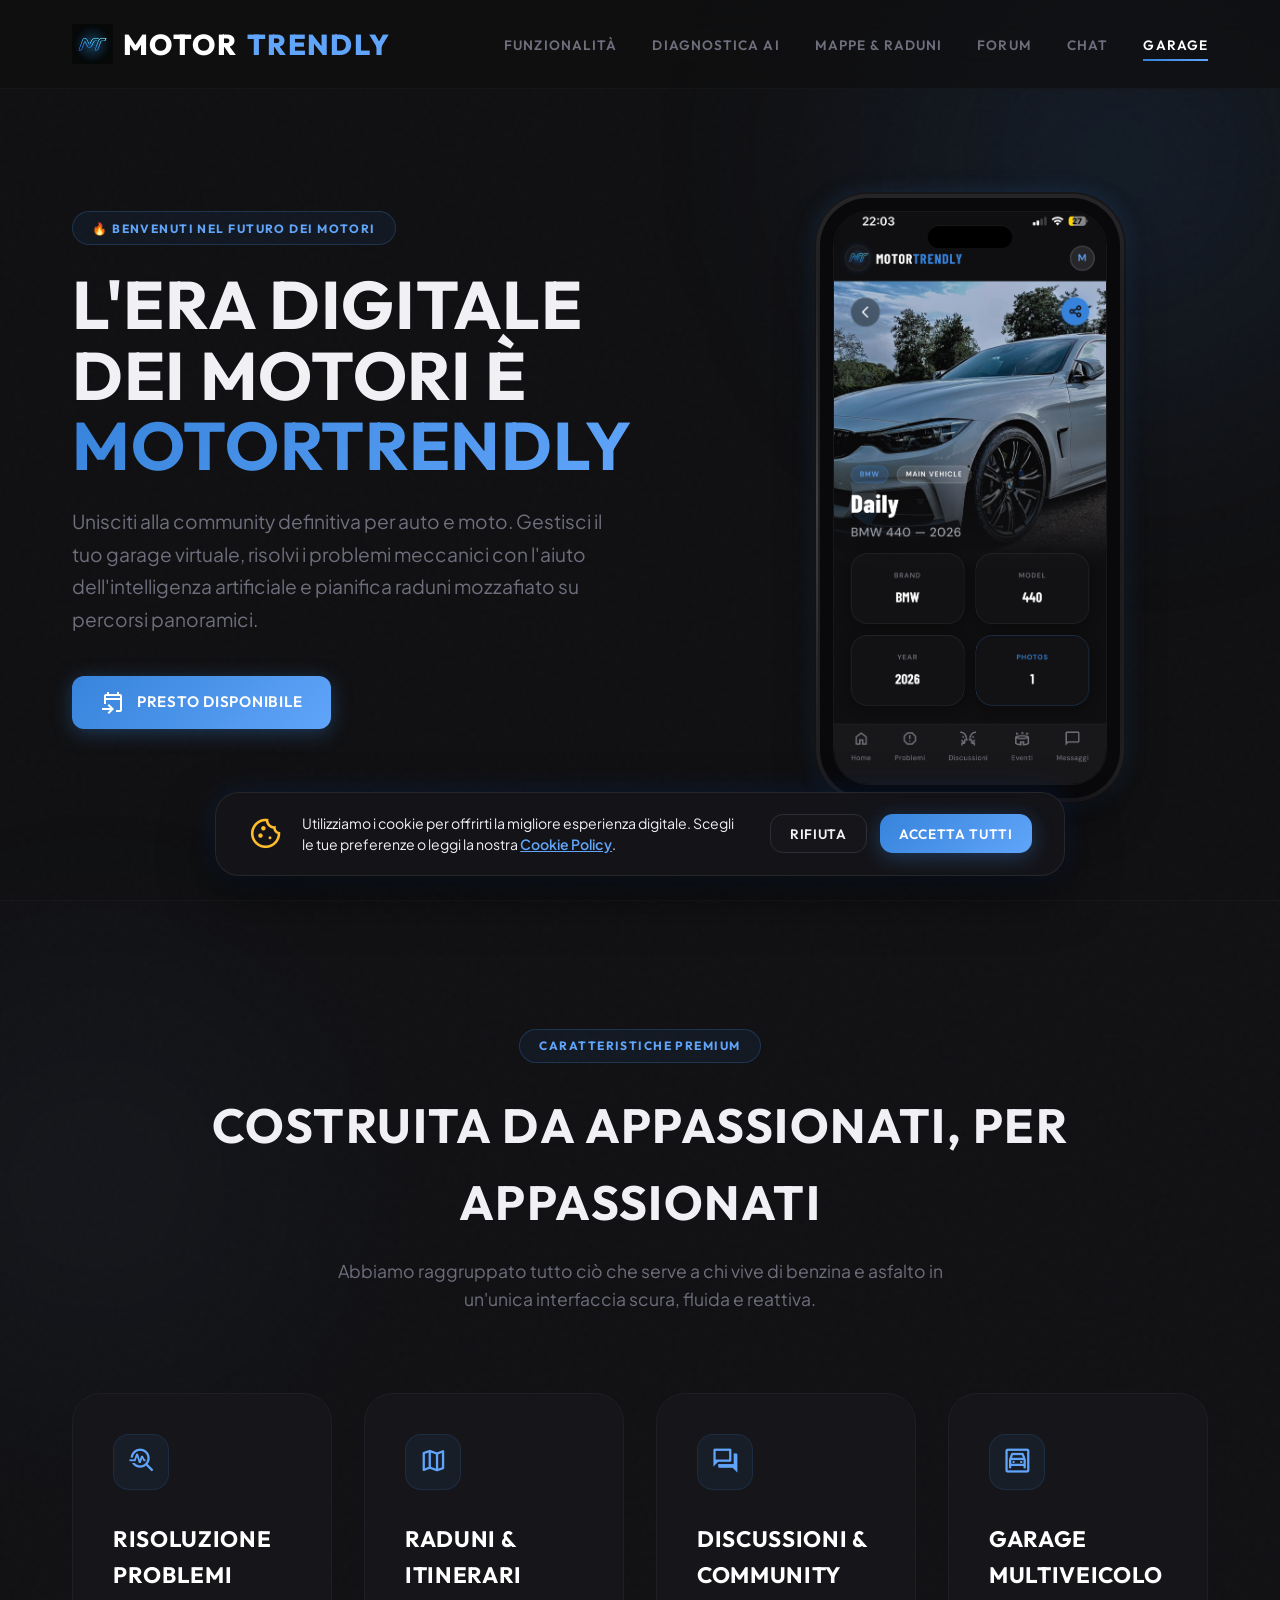
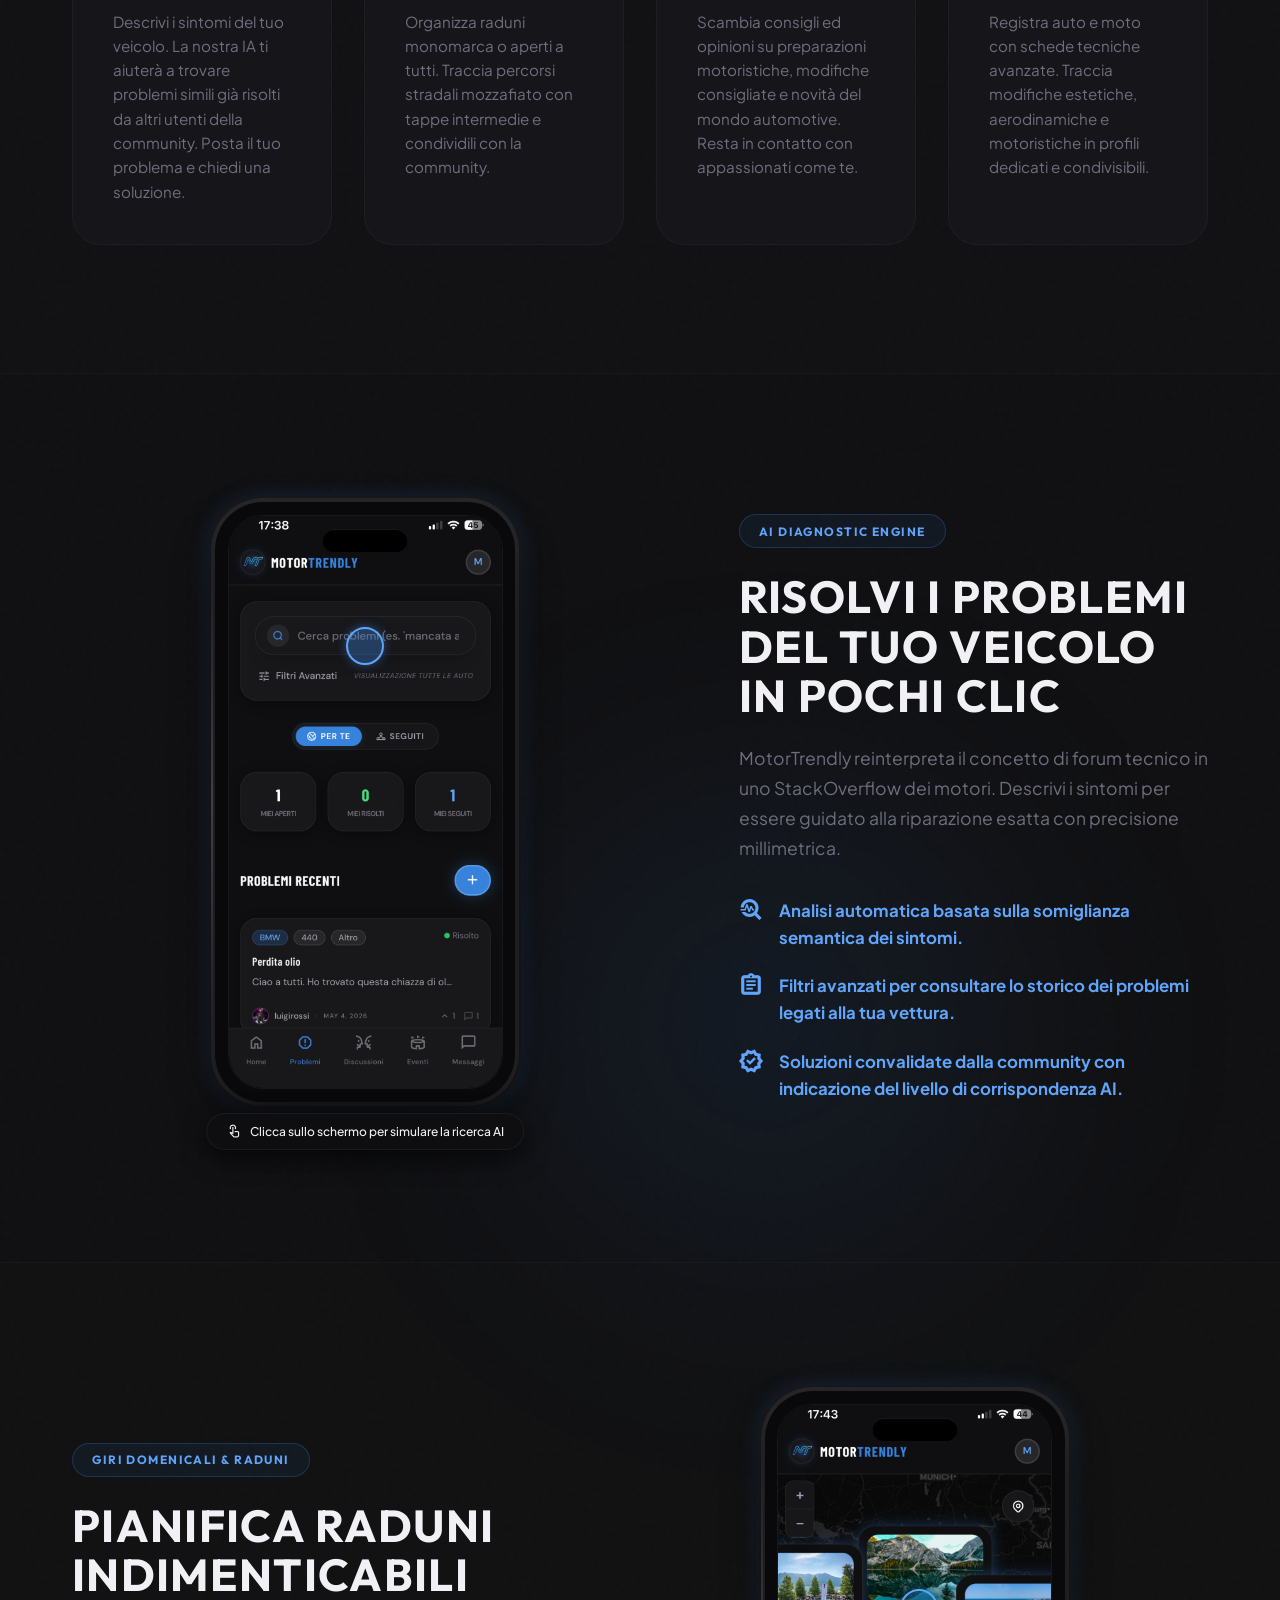
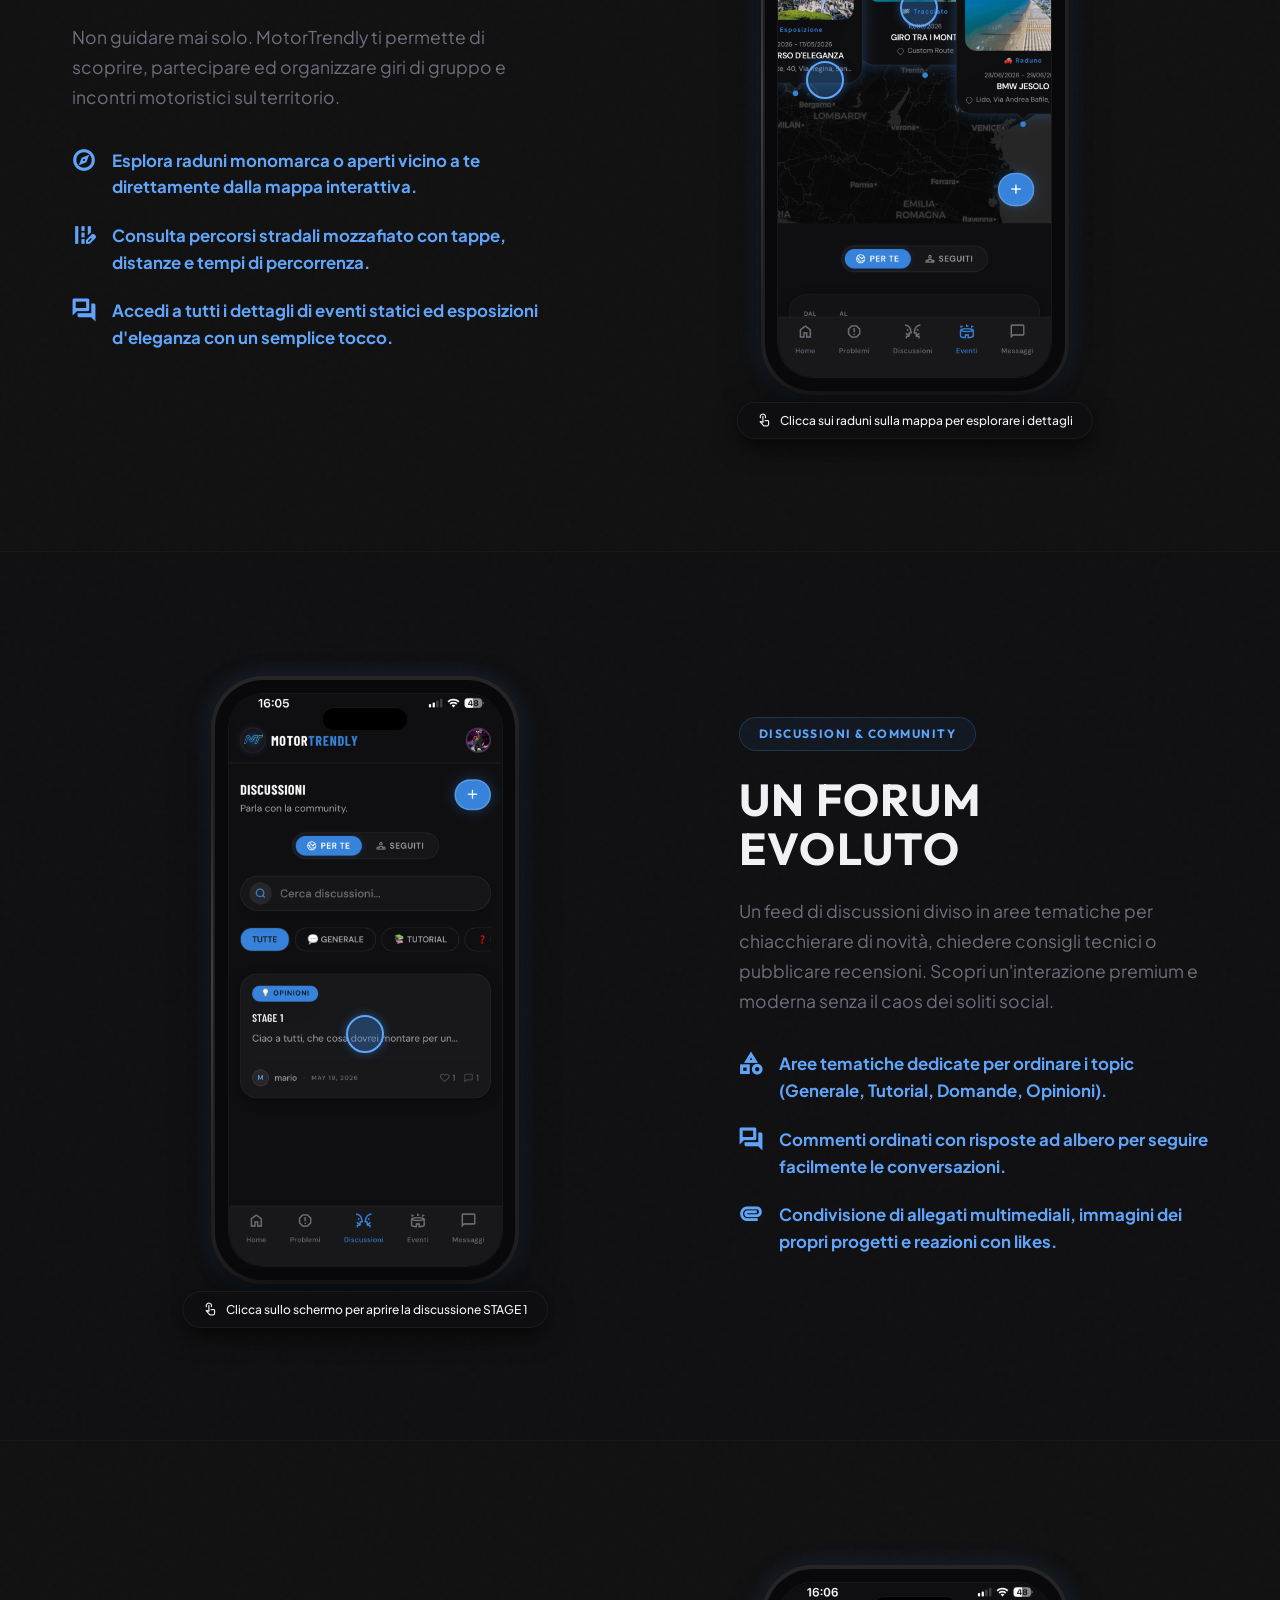
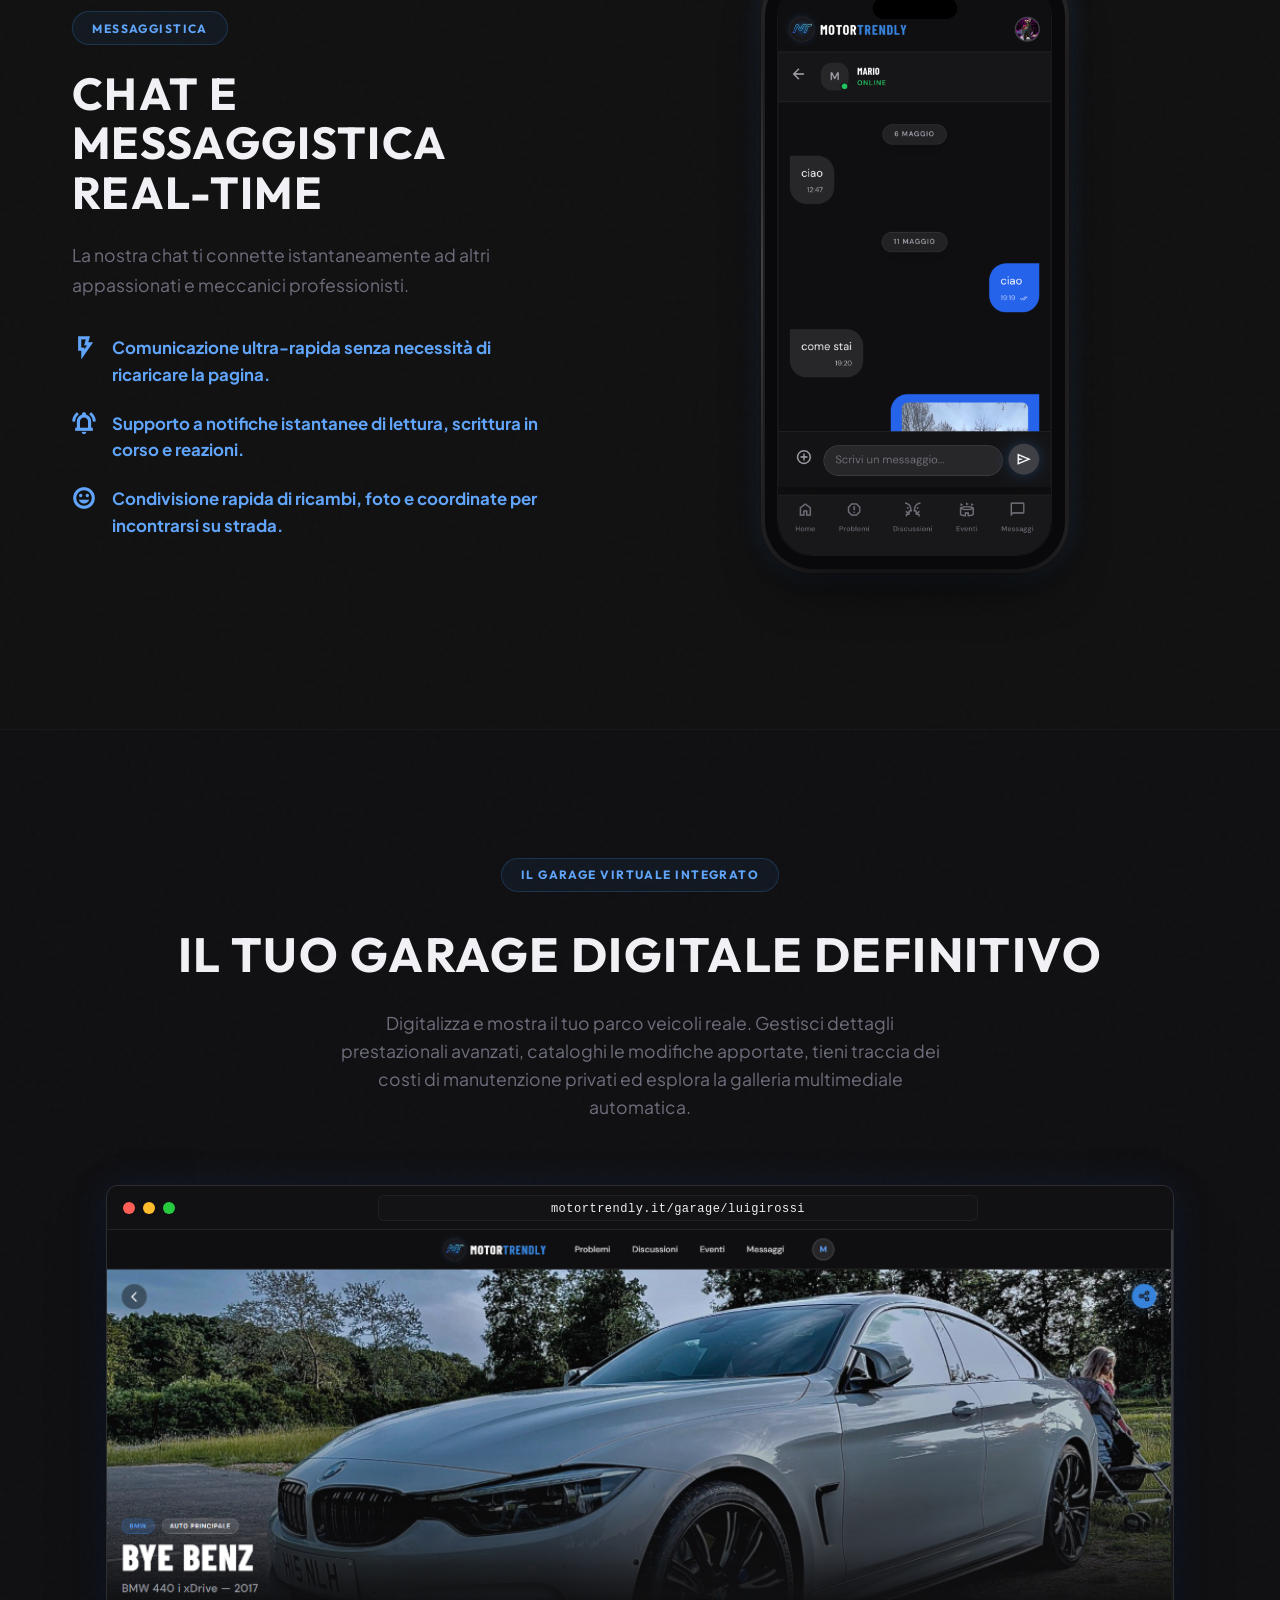
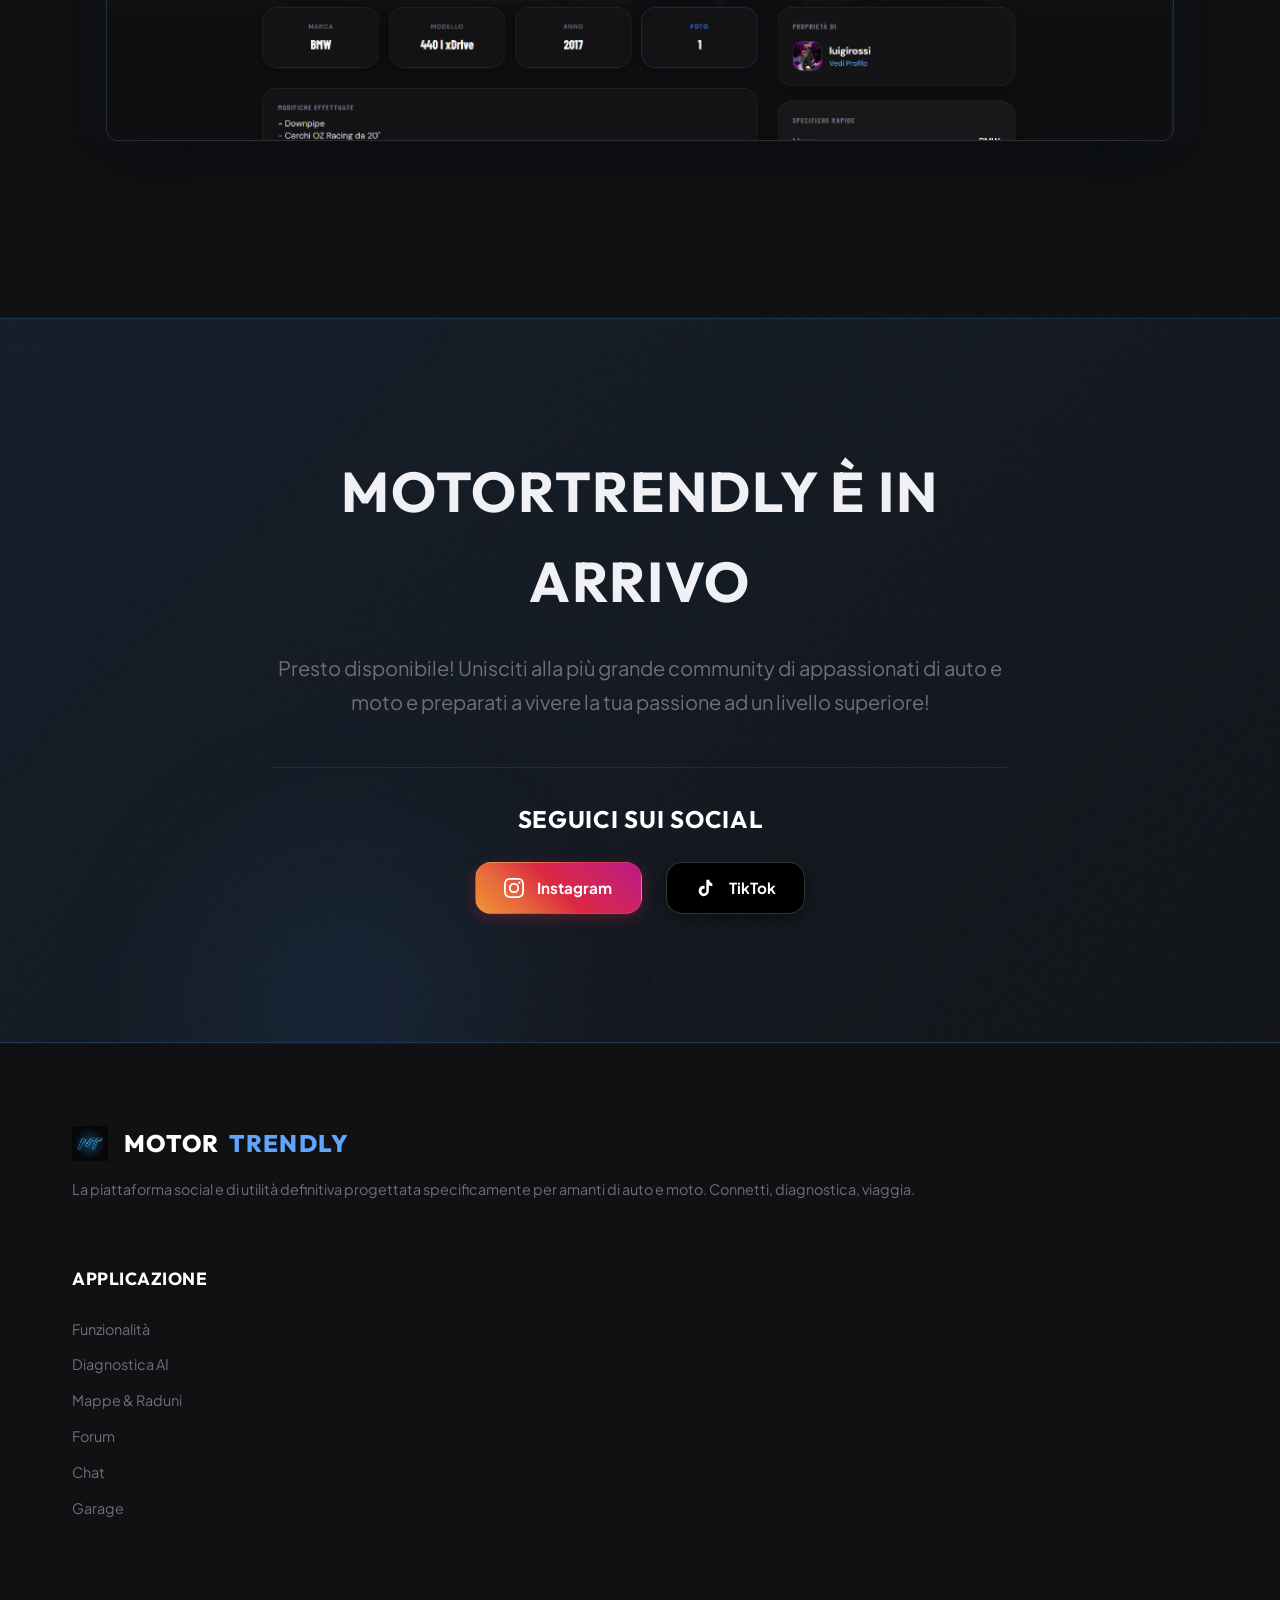
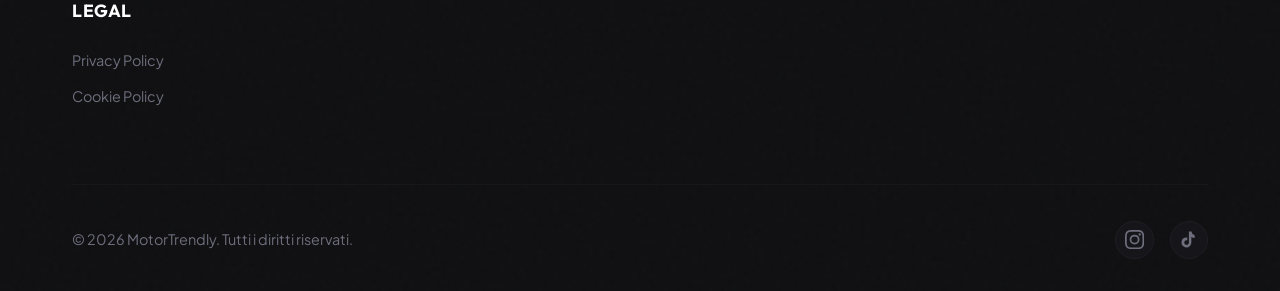
==== commit 0718fd7e: "Fix" ====
--- a/index.html
+++ b/index.html
@@ -385,7 +385,7 @@
   <section id="download" class="cta-banner">
     <div class="container cta-container">
       <h2>MotorTrendly è in arrivo</h2>
-      <p>Presto disponibile!. Unisciti alla più grande community di appassionati di auto e moto e preparati a
+      <p>Presto disponibile! Unisciti alla più grande community di appassionati di auto e moto e preparati a
         vivere la tua passione ad un livello superiore!</p>
 
       <!-- Social Media CTA -->
@@ -469,14 +469,14 @@
     // Mobile Hamburger Menu Toggle
     const navToggle = document.getElementById('nav-toggle');
     const navLinks = document.getElementById('nav-links');
-    
+
     if (navToggle && navLinks) {
       navToggle.addEventListener('click', () => {
         navToggle.classList.toggle('active');
         navLinks.classList.toggle('open');
         document.body.classList.toggle('no-scroll');
       });
-      
+
       // Close menu when a link is clicked
       navLinks.querySelectorAll('a').forEach(link => {
         link.addEventListener('click', () => {
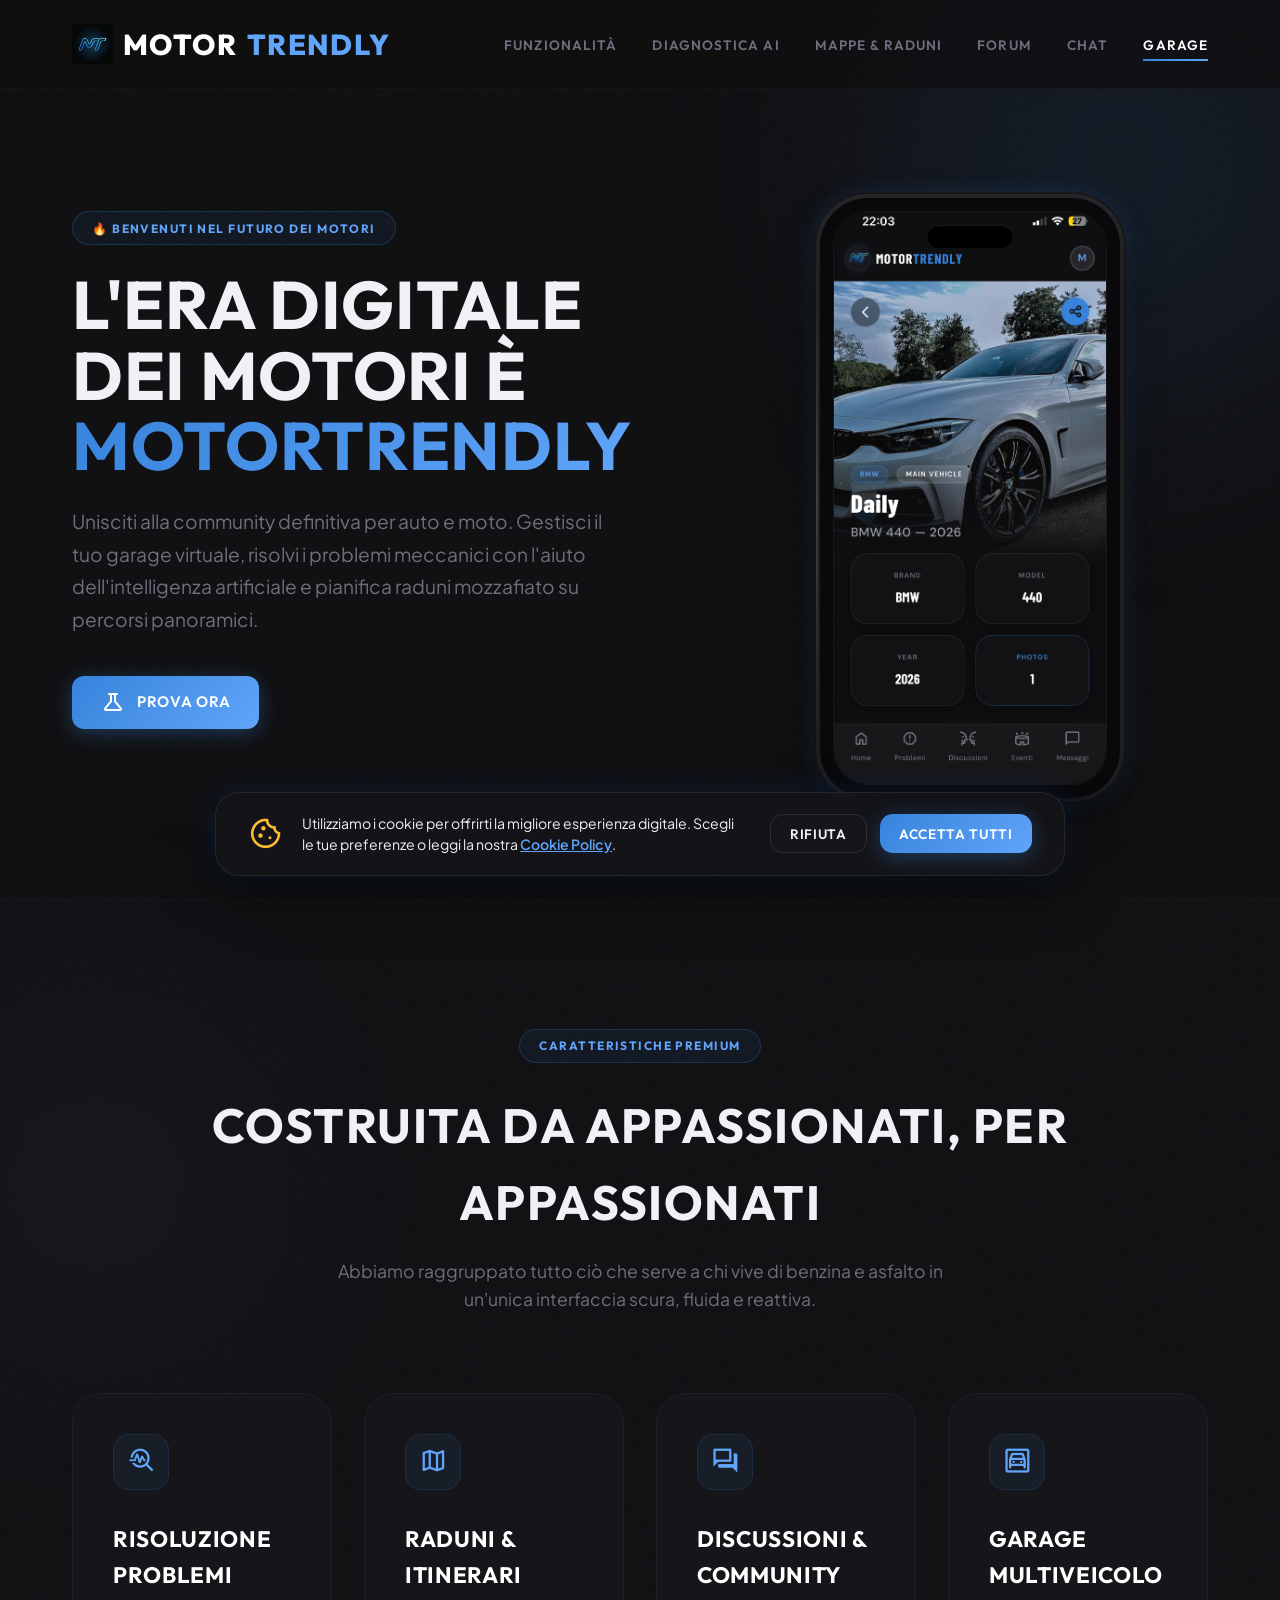
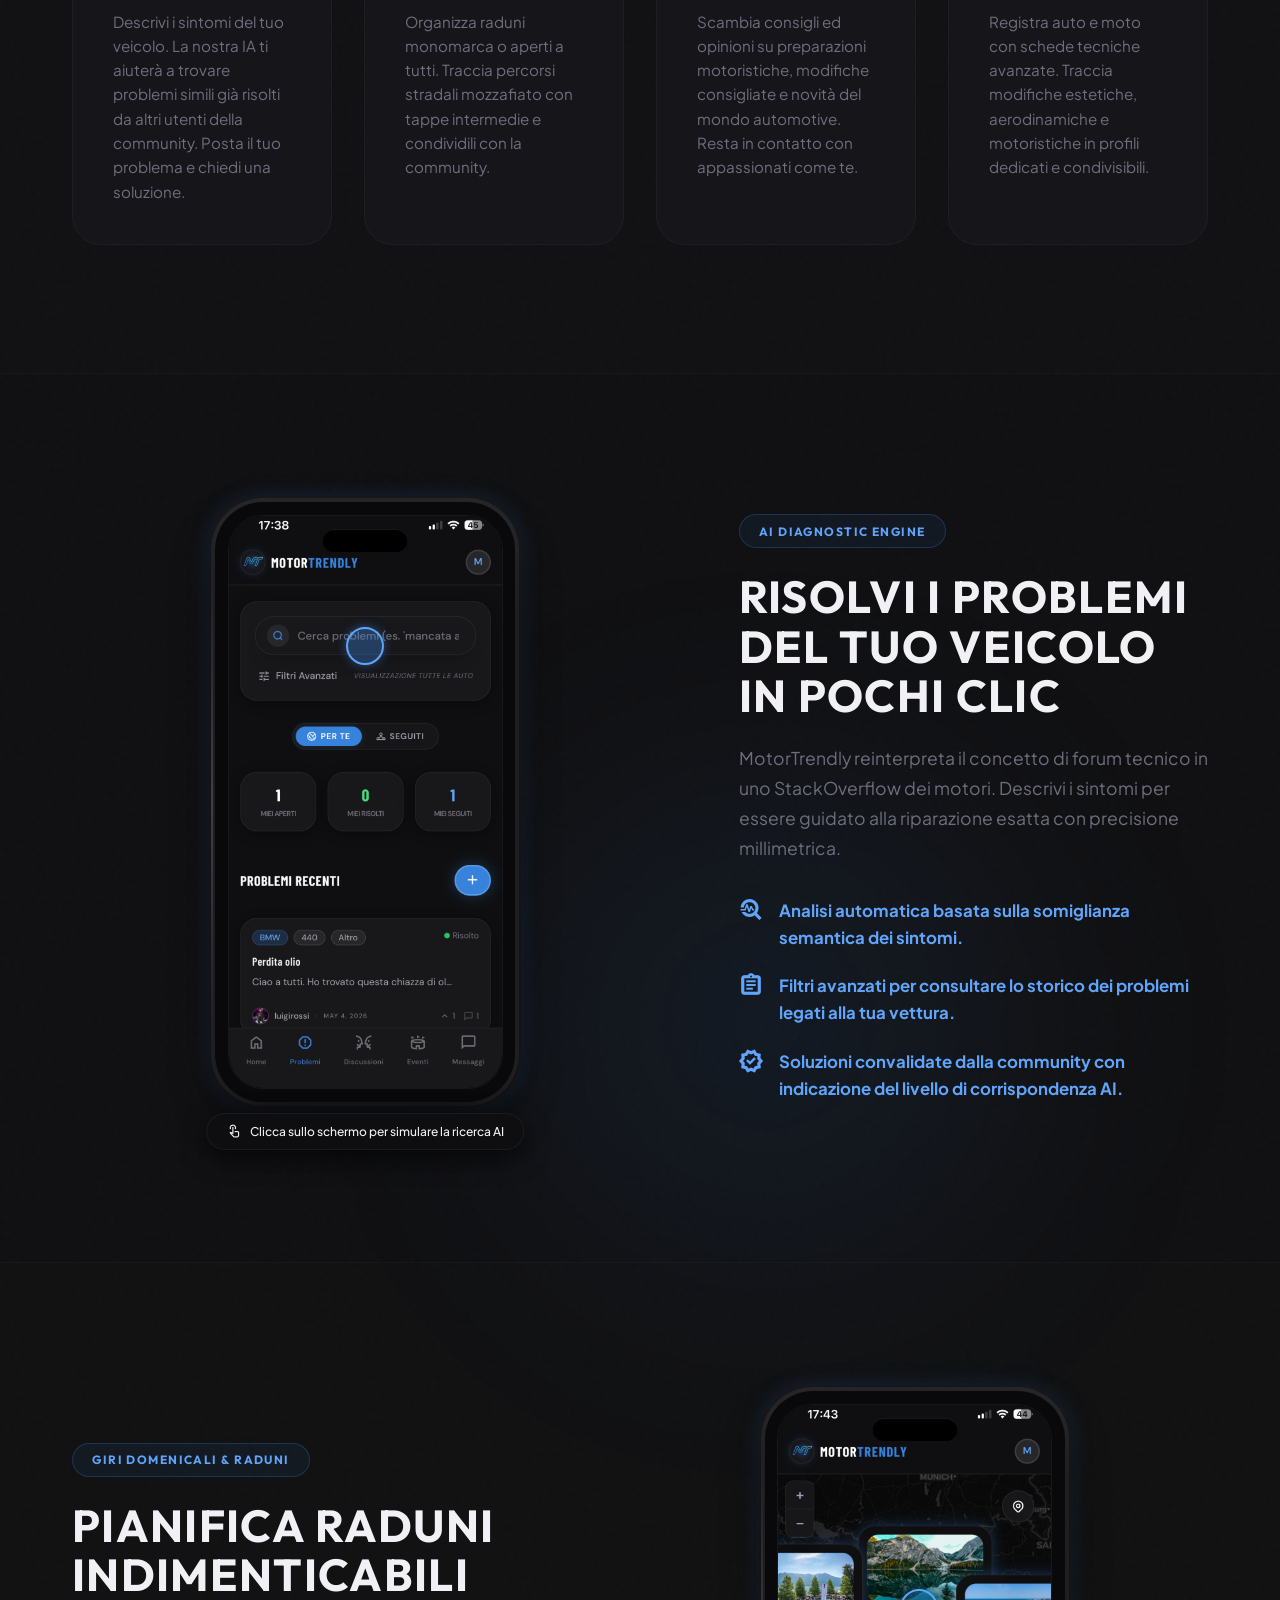
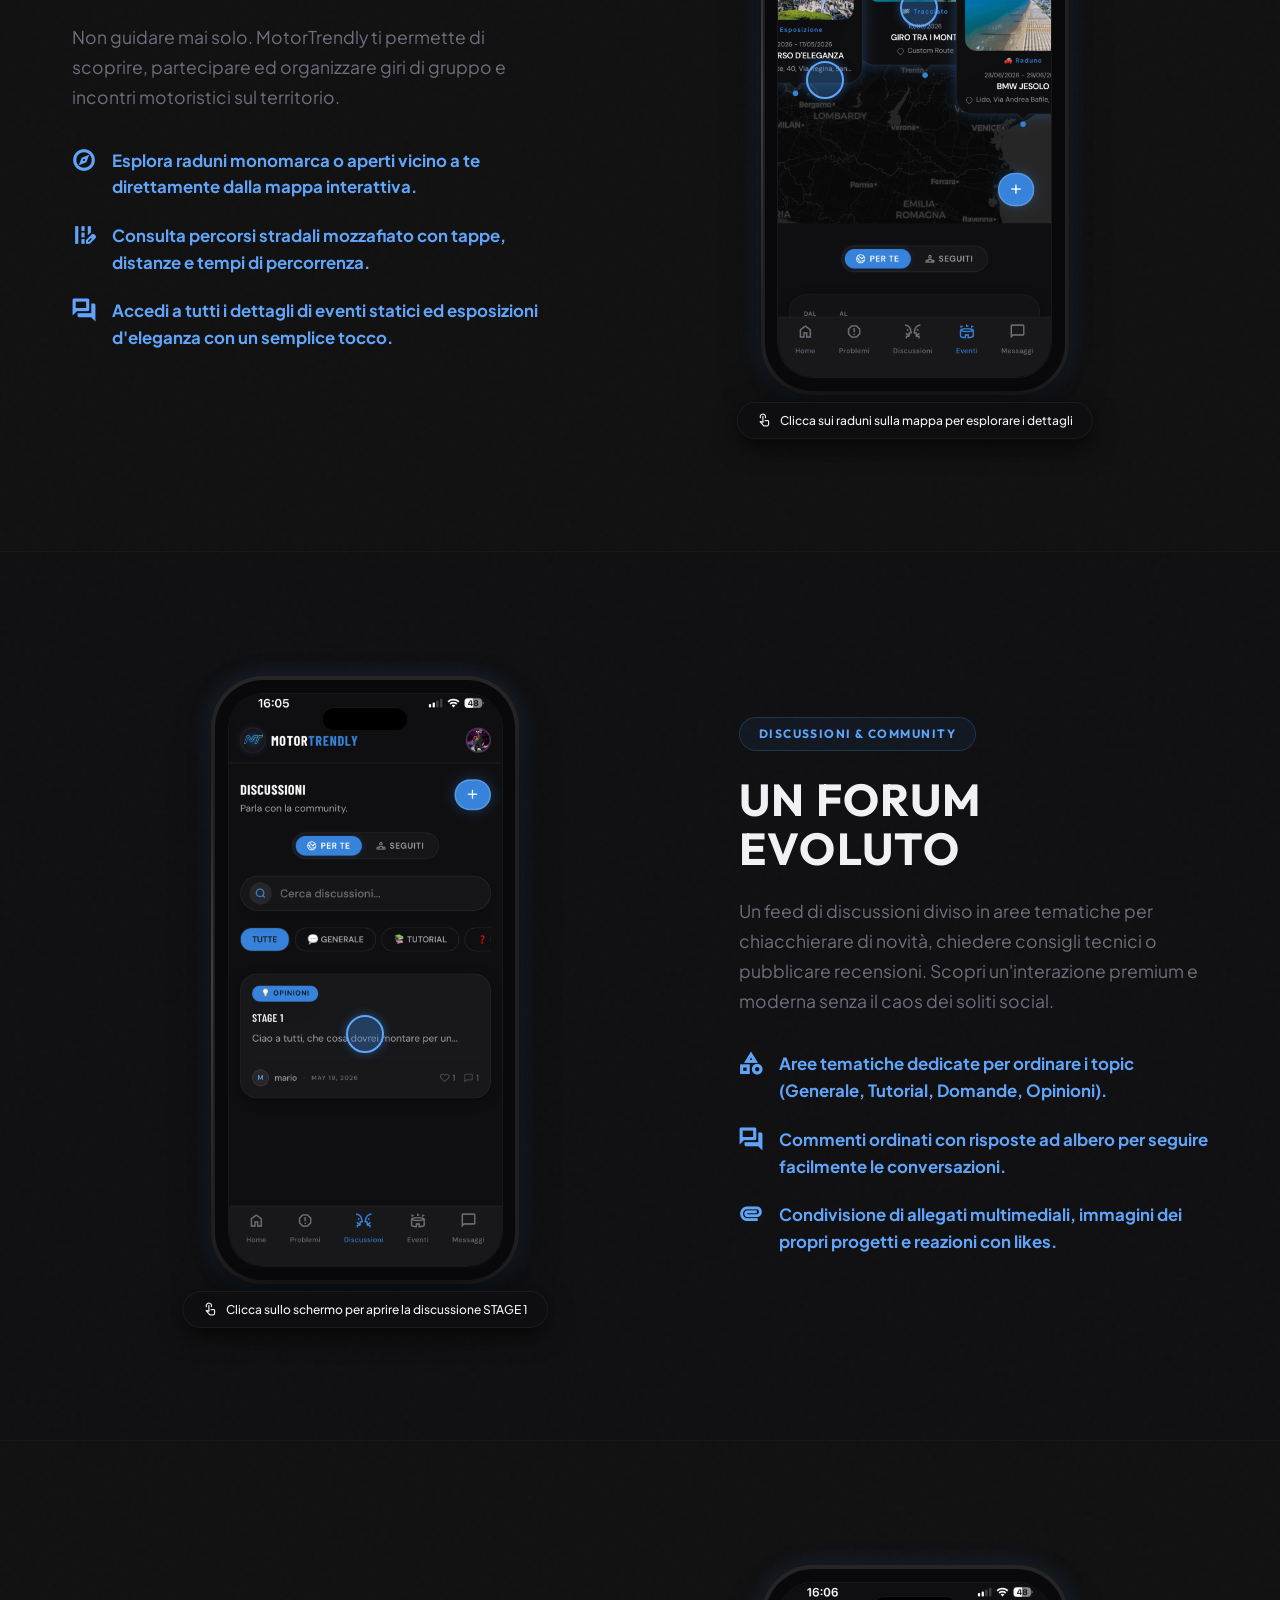
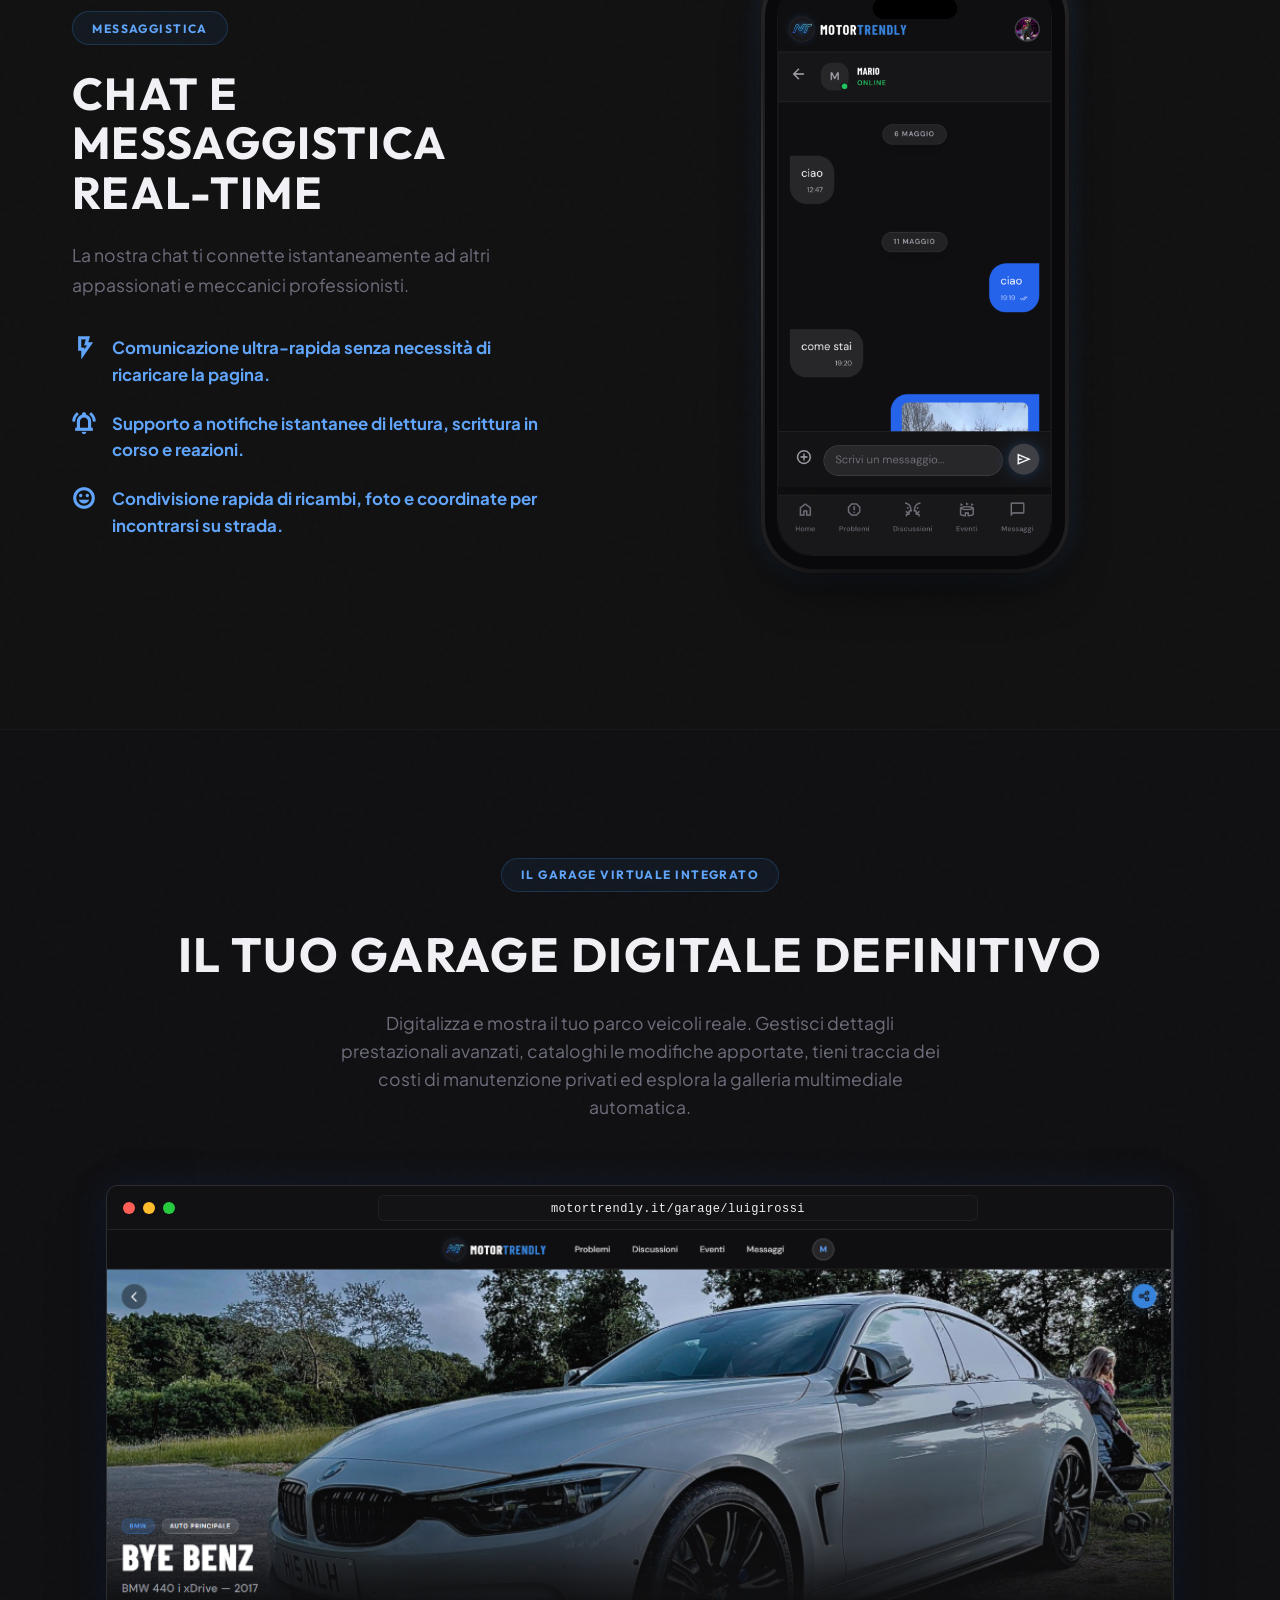
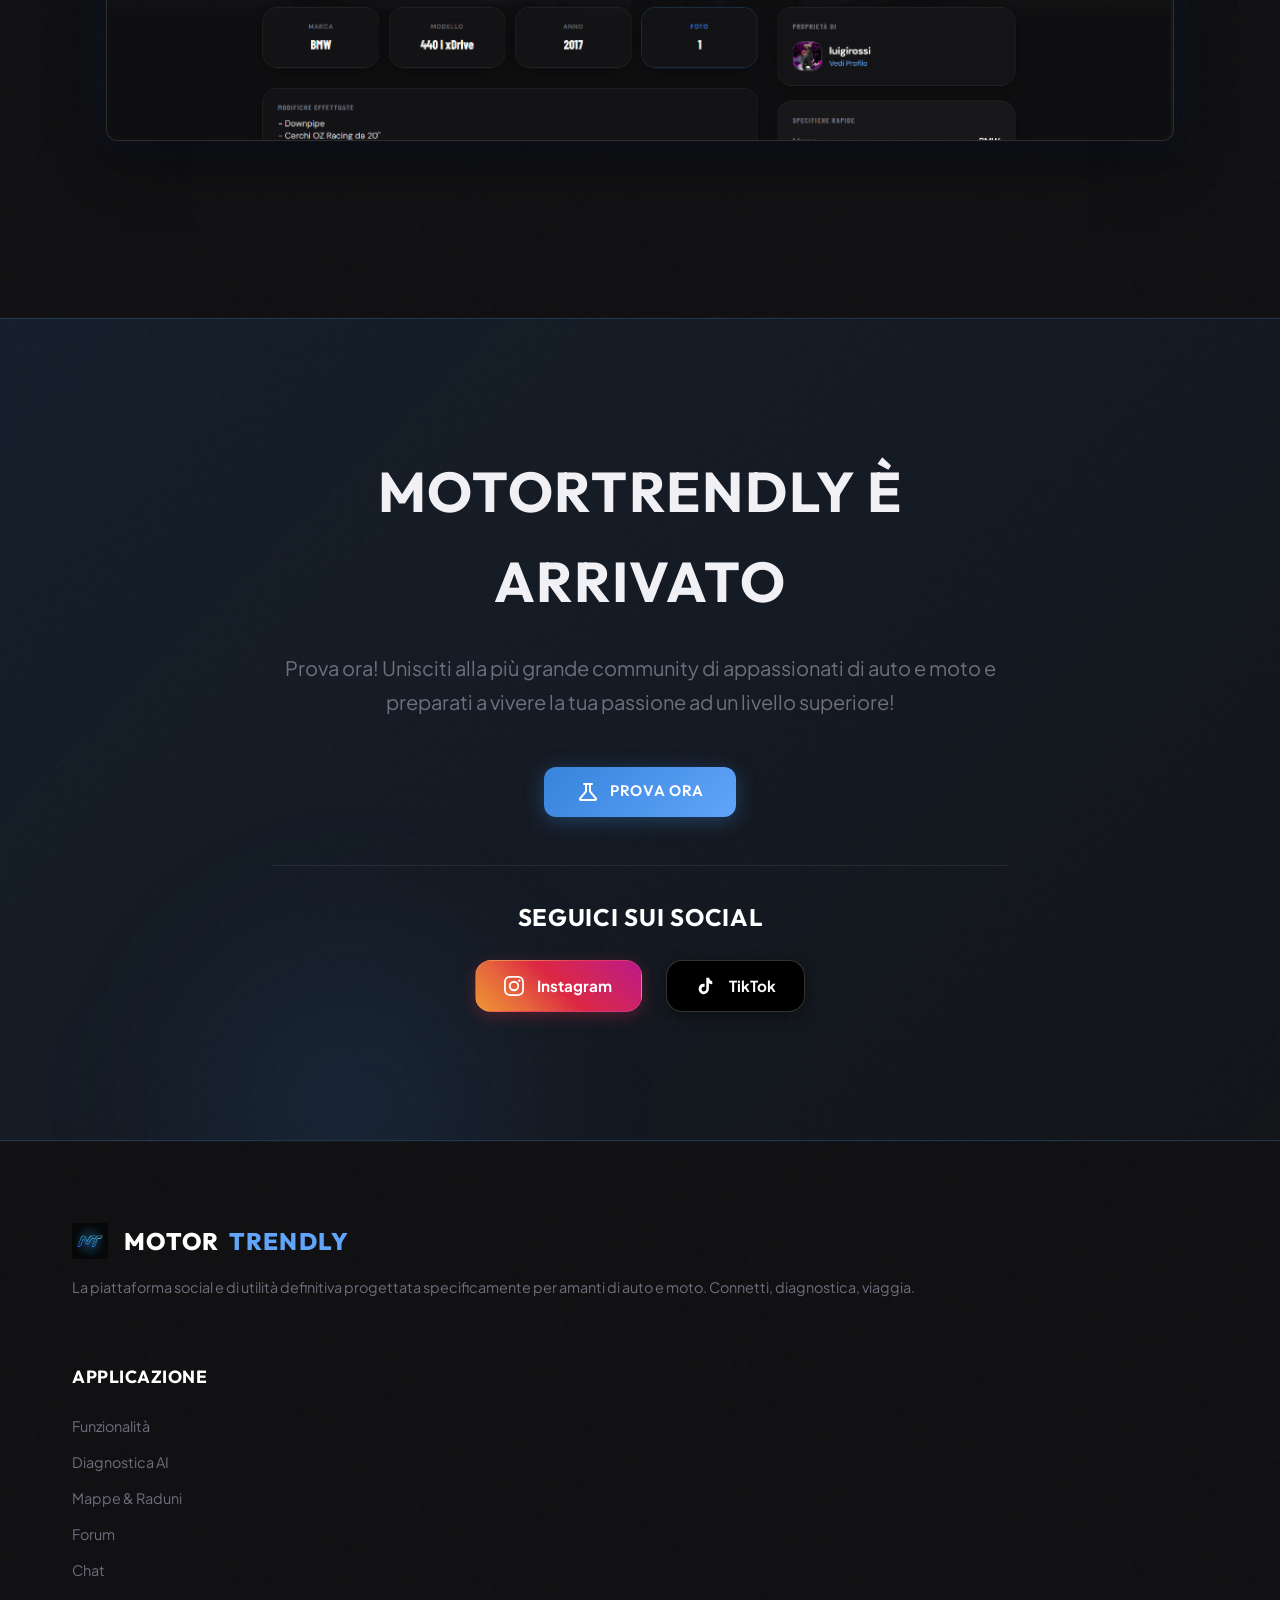
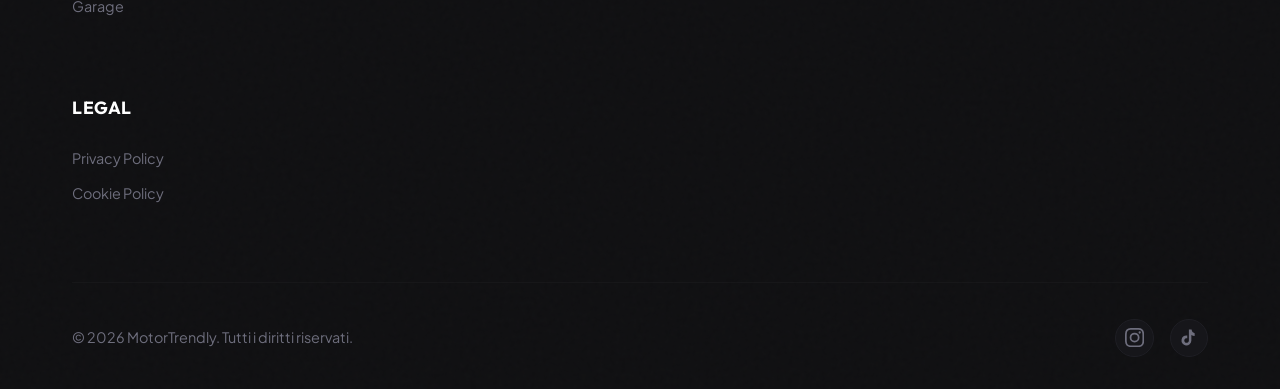
==== commit f9a5f39c: "Updates" ====
--- a/index.html
+++ b/index.html
@@ -83,10 +83,10 @@
           risolvi i problemi meccanici con l'aiuto dell'intelligenza artificiale e pianifica raduni mozzafiato su
           percorsi panoramici.</p>
         <div class="hero-cta">
-          <div class="btn btn-primary" style="cursor: default;">
-            <span class="material-symbols-outlined">event_upcoming</span> <span data-i18n="hero_cta_soon">Presto
-              Disponibile</span>
-          </div>
+          <a href="https://www.motortrendly.com" target="_blank" class="btn btn-primary">
+            <span class="material-symbols-outlined">science</span> <span data-i18n="hero_cta_soon">Prova
+              Ora</span>
+          </a>
         </div>
       </div>
       <div class="hero-mockup">
@@ -384,9 +384,17 @@
   <!-- Download CTA Section -->
   <section id="download" class="cta-banner">
     <div class="container cta-container">
-      <h2>MotorTrendly è in arrivo</h2>
-      <p>Presto disponibile! Unisciti alla più grande community di appassionati di auto e moto e preparati a
+      <h2>MotorTrendly è arrivato</h2>
+      <p>Prova ora! Unisciti alla più grande community di appassionati di auto e moto e preparati a
         vivere la tua passione ad un livello superiore!</p>
+
+      <!-- Call to Action -->
+      <div class="download-badges" style="margin-bottom: 3rem;">
+        <a href="https://www.motortrendly.com" target="_blank" class="btn btn-primary" style="display: inline-flex; align-items: center; gap: 0.6rem; text-decoration: none; padding: 0.8rem 2rem;">
+          <span class="material-symbols-outlined">science</span>
+          <span>Prova Ora</span>
+        </a>
+      </div>
 
       <!-- Social Media CTA -->
       <div class="social-cta">
@@ -532,7 +540,7 @@
         hero_badge: "🔥 Benvenuti nel Futuro dei Motori",
         hero_title: "L'era digitale dei motori è <span class=\"text-gradient\">MotorTrendly</span>",
         hero_desc: "Unisciti alla community definitiva per auto e moto. Gestisci il tuo garage virtuale, risolvi i problemi meccanici con l'aiuto dell'intelligenza artificiale e pianifica raduni mozzafiato su percorsi panoramici.",
-        hero_cta_soon: "Presto Disponibile",
+        hero_cta_soon: "Prova Ora",
         stat_users: "Utenti Attivi",
         stat_vehicles: "Garage Reali",
         stat_resolved: "Guasti Risolti",
@@ -1417,10 +1425,10 @@
     window.addEventListener('load', () => {
       const preloader = document.getElementById('preloader');
       if (preloader) {
-        // Organic premium delay
+        // Organic premium delay (reduced)
         setTimeout(() => {
           preloader.classList.add('fade-out');
-        }, 1200);
+        }, 300);
       }
     });
   </script>
--- a/style.css
+++ b/style.css
@@ -2250,7 +2250,7 @@
   display: flex;
   justify-content: center;
   align-items: center;
-  transition: opacity 0.8s cubic-bezier(0.16, 1, 0.3, 1), visibility 0.8s cubic-bezier(0.16, 1, 0.3, 1);
+  transition: opacity 0.4s cubic-bezier(0.16, 1, 0.3, 1), visibility 0.4s cubic-bezier(0.16, 1, 0.3, 1);
   opacity: 1;
   visibility: visible;
   overflow: hidden;
@@ -2339,7 +2339,7 @@
   width: 0%;
   background: linear-gradient(90deg, rgb(var(--accent)) 0%, rgb(var(--accent-light)) 100%);
   border-radius: 4px;
-  animation: loadBar 2s cubic-bezier(0.16, 1, 0.3, 1) forwards;
+  animation: loadBar 0.8s cubic-bezier(0.16, 1, 0.3, 1) forwards;
 }
 
 /* Animations */
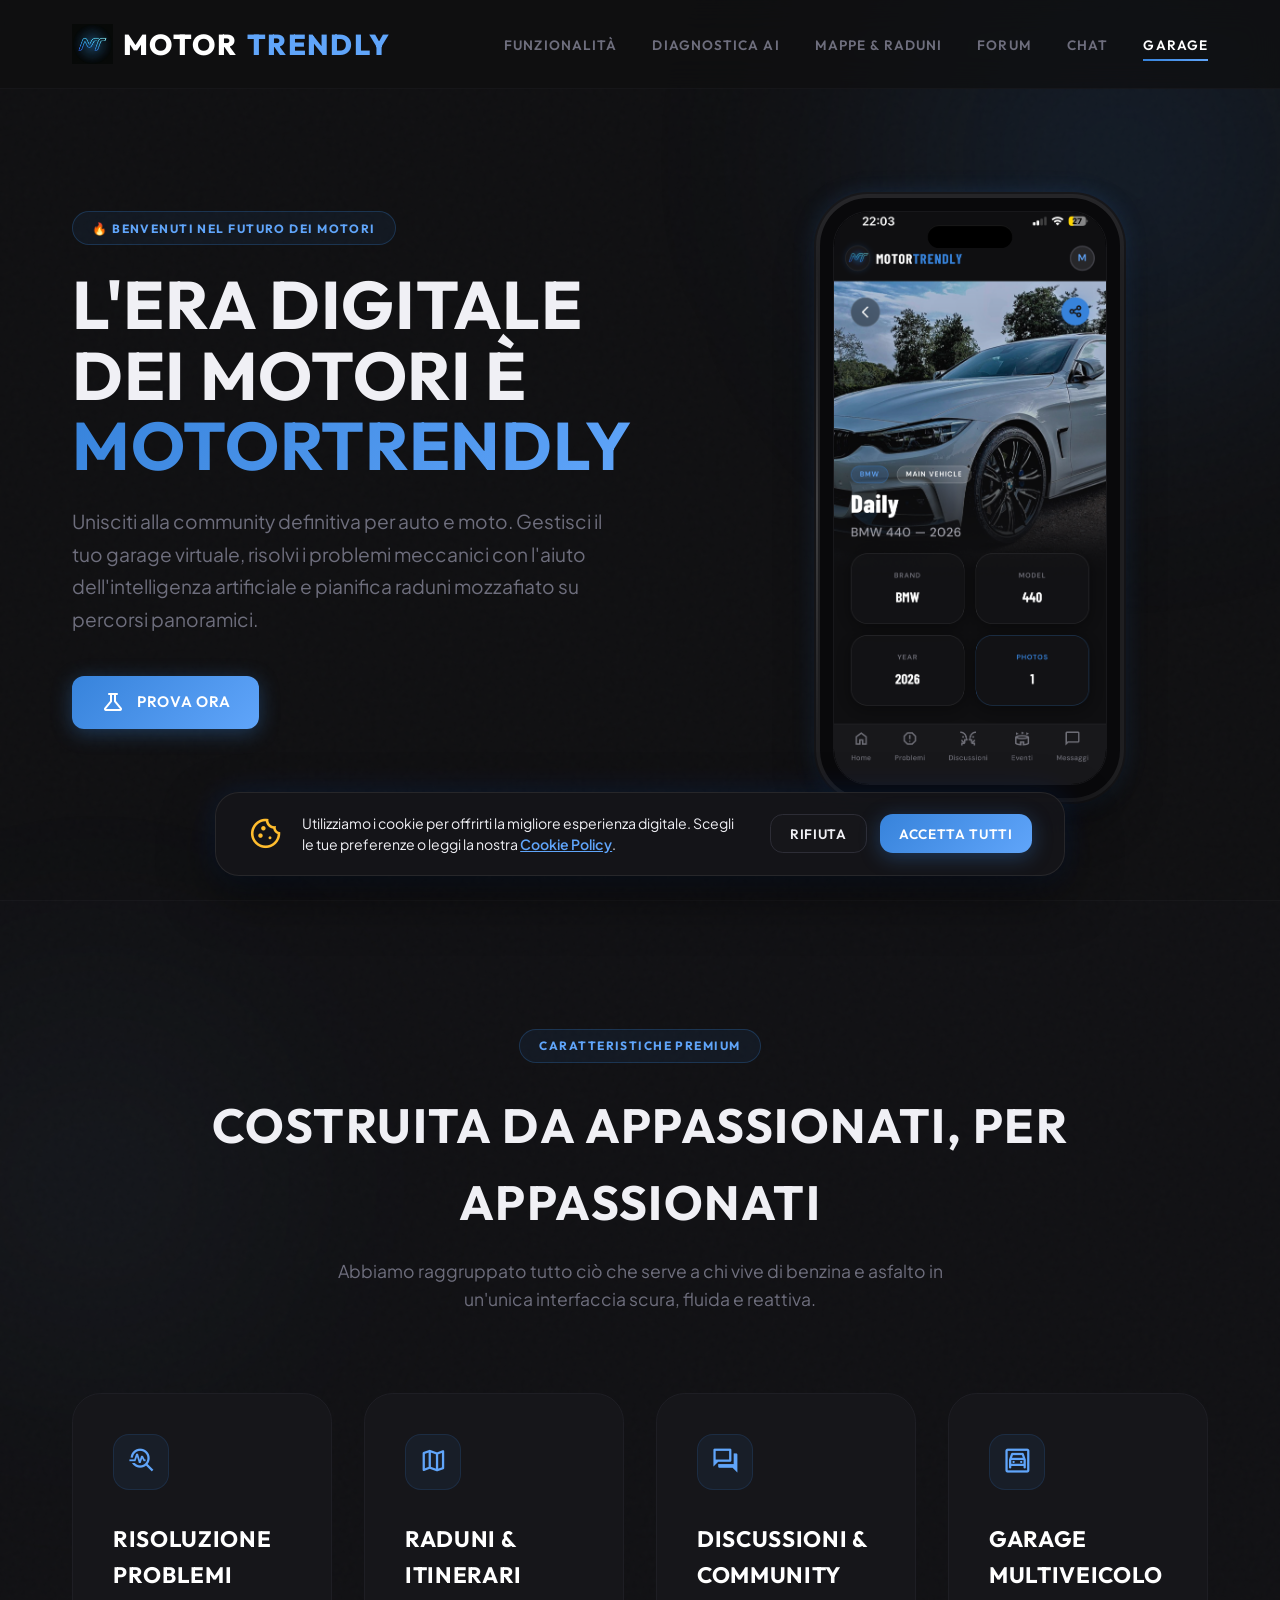
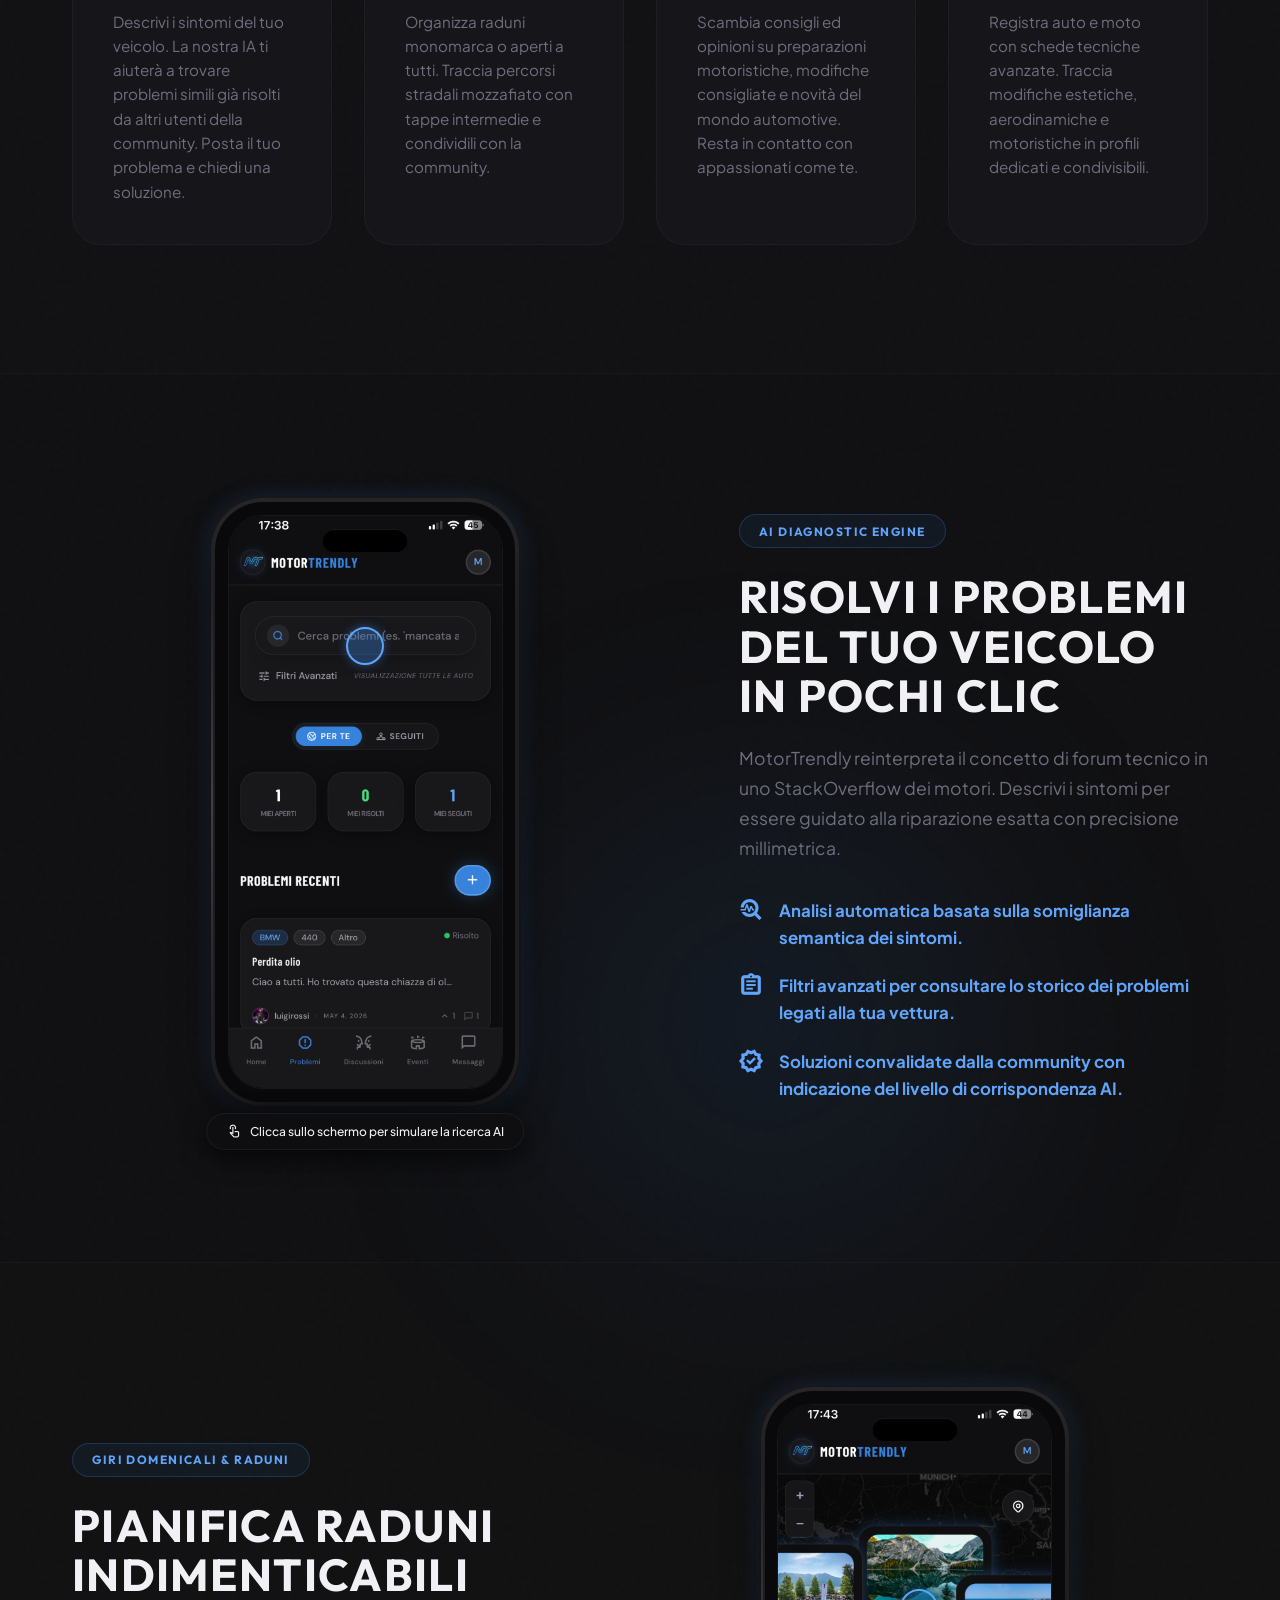
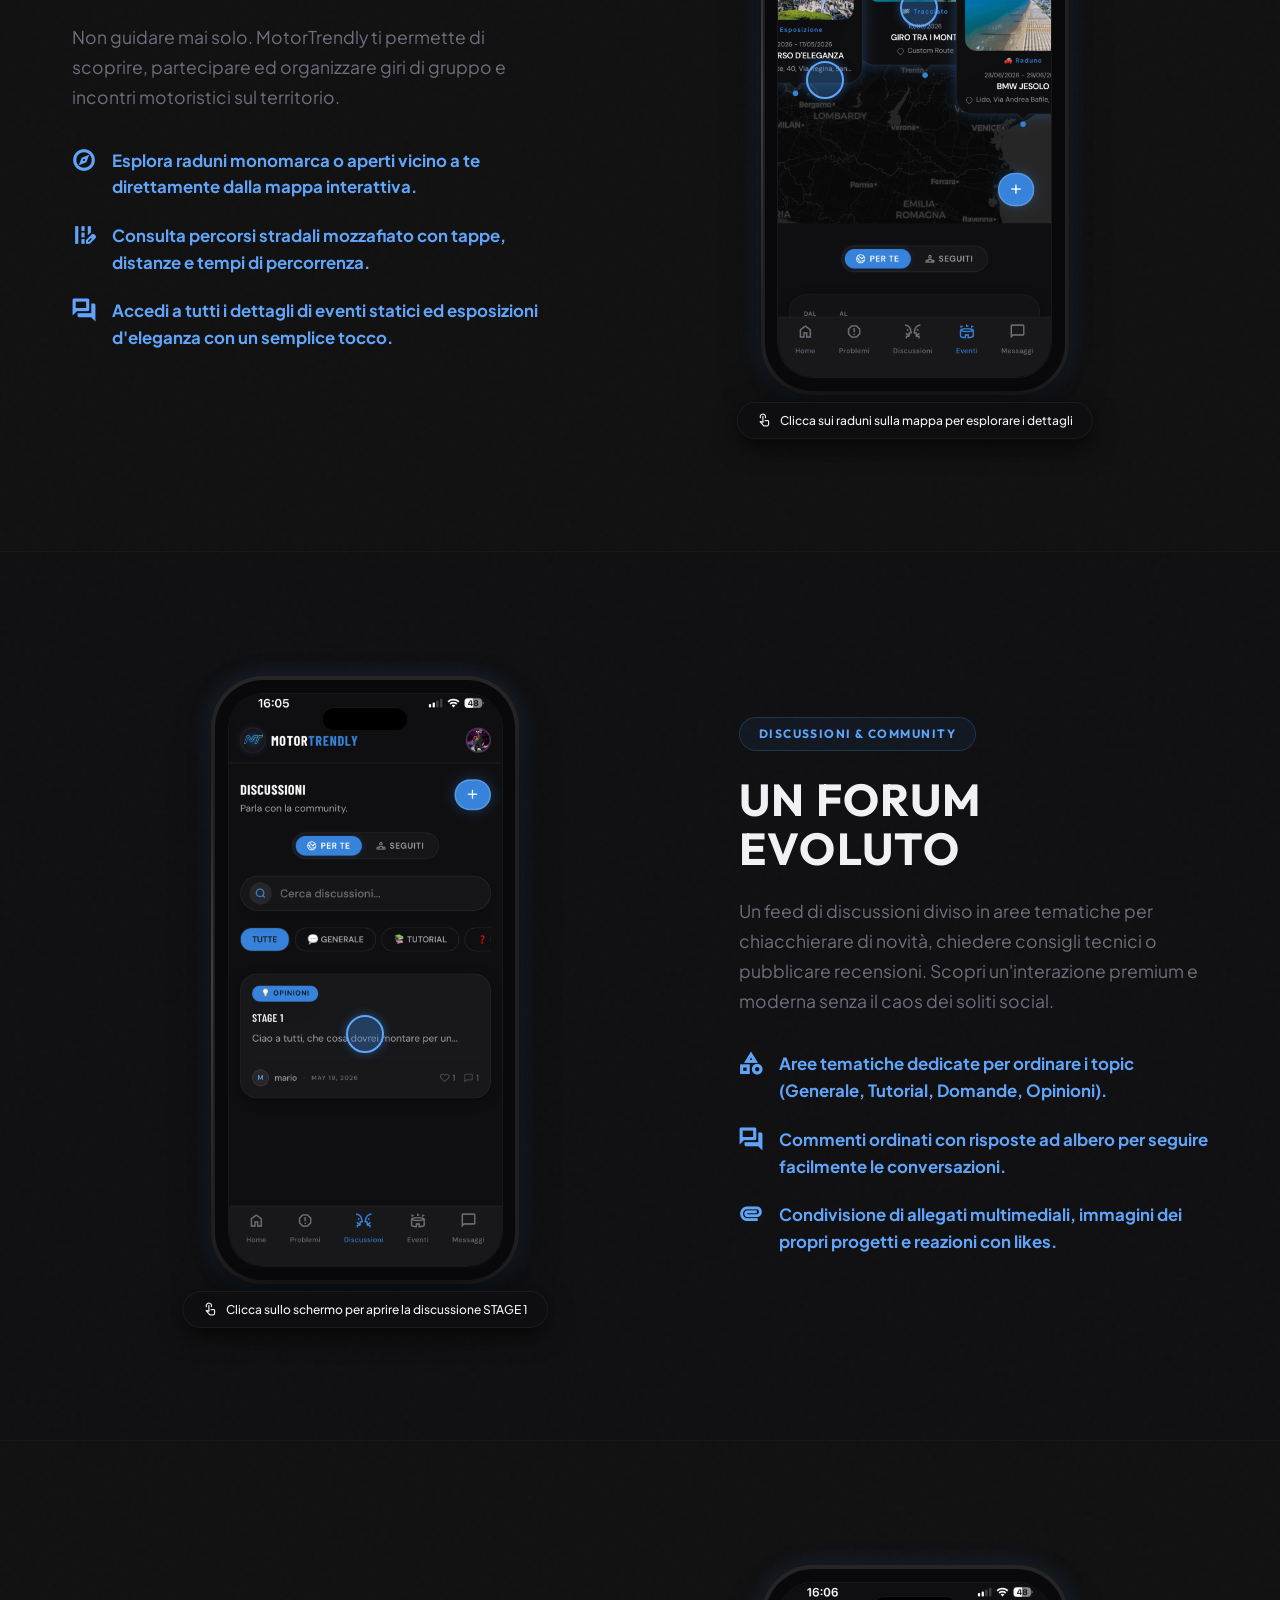
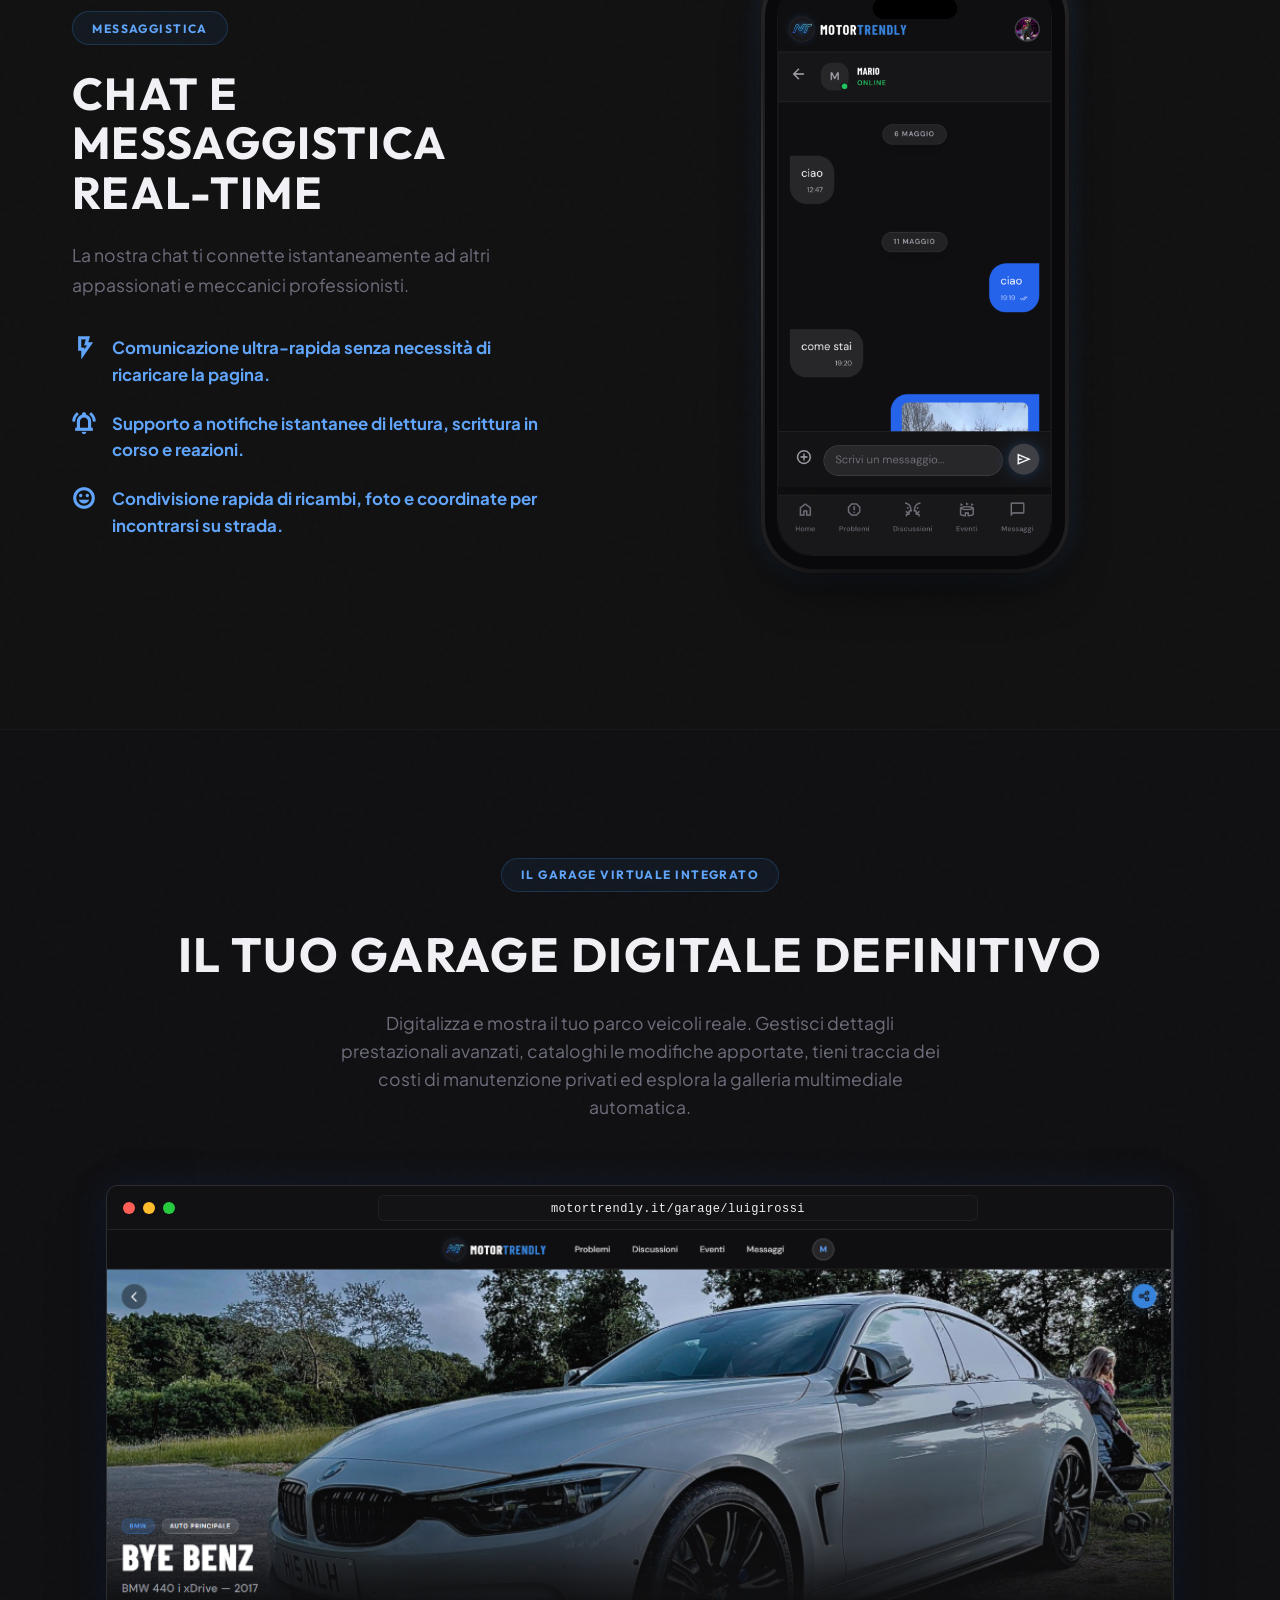
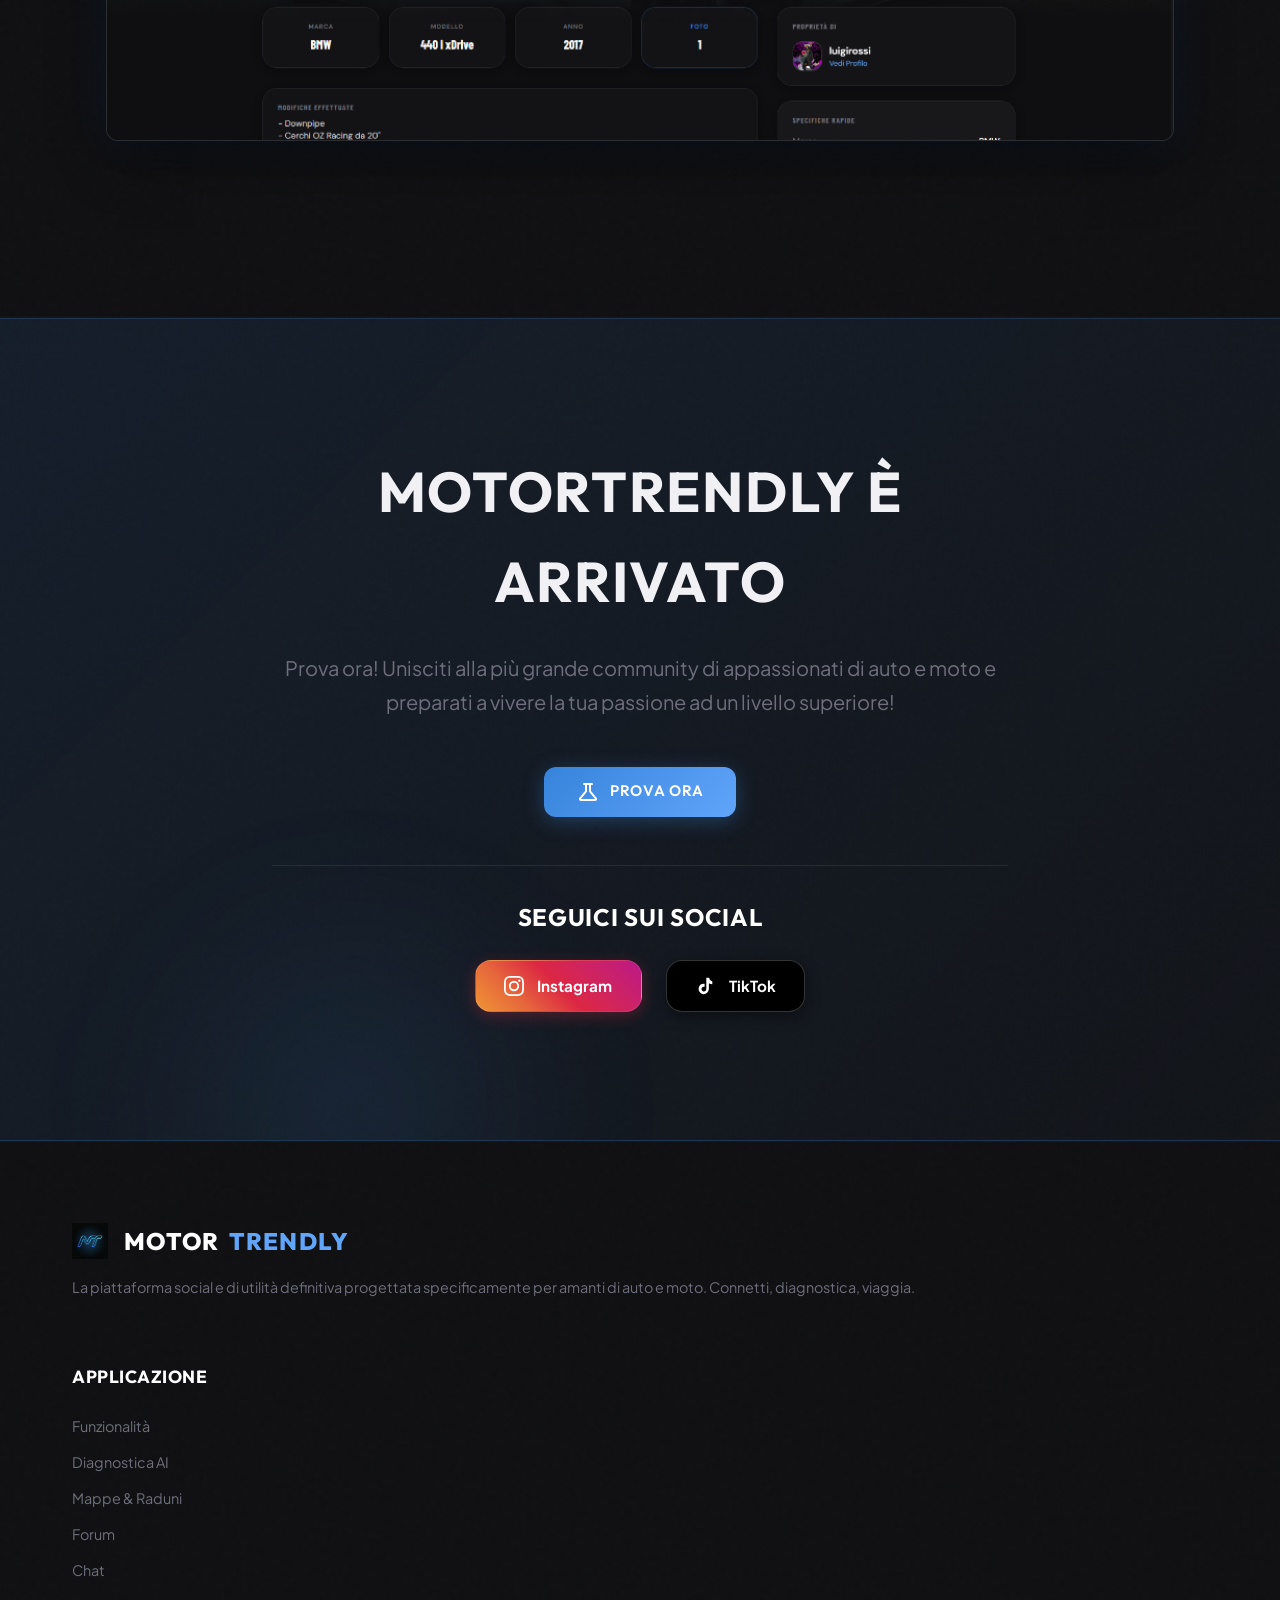
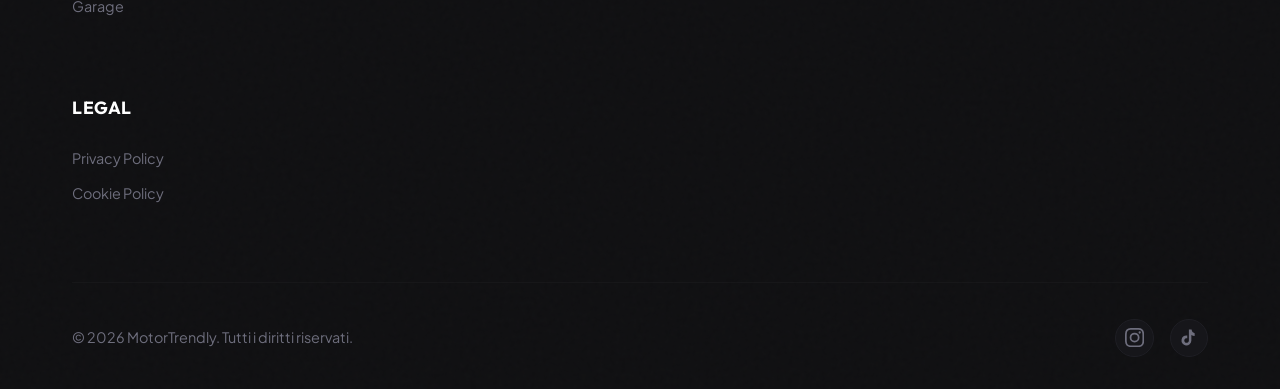
==== commit d9b9540f: "Fix seo tags" ====
--- a/index.html
+++ b/index.html
@@ -4,13 +4,13 @@
 <head>
   <meta charset="UTF-8">
   <meta name="viewport" content="width=device-width, initial-scale=1.0">
-  <title>MotorTrendly — L'Hub Digitale per Appassionati di Auto e Moto</title>
+  <title>MotorTrendly — La Community per Appassionati di Auto e Moto</title>
 
   <!-- SEO Meta Tags -->
   <meta name="description"
-    content="Gestisci il tuo garage virtuale per auto e moto, diagnostica problemi con l'AI e pianifica raduni panoramici. Entra nella community di MotorTrendly.">
+    content="Gestisci il tuo garage virtuale per auto e moto, diagnostica problemi del tuo veicolo con l'AI, consulta forum tematici, chat live e trova raduni nella tua zona. Entra nella community di MotorTrendly.">
   <meta name="keywords"
-    content="motortrendly, garage auto, officina ai, raduni auto, percorsi moto, community motori, signalr chat">
+    content="motortrendly, garage auto, officina ai, raduni auto, percorsi moto, community motori, events, forum, chat, garage, eventi, percorsi, diagnostica, ai">
   <meta name="author" content="MotorTrendly Team">
 
   <!-- Google Fonts & Material Symbols -->
@@ -390,7 +390,8 @@
 
       <!-- Call to Action -->
       <div class="download-badges" style="margin-bottom: 3rem;">
-        <a href="https://www.motortrendly.com" target="_blank" class="btn btn-primary" style="display: inline-flex; align-items: center; gap: 0.6rem; text-decoration: none; padding: 0.8rem 2rem;">
+        <a href="https://www.motortrendly.com" target="_blank" class="btn btn-primary"
+          style="display: inline-flex; align-items: center; gap: 0.6rem; text-decoration: none; padding: 0.8rem 2rem;">
           <span class="material-symbols-outlined">science</span>
           <span>Prova Ora</span>
         </a>
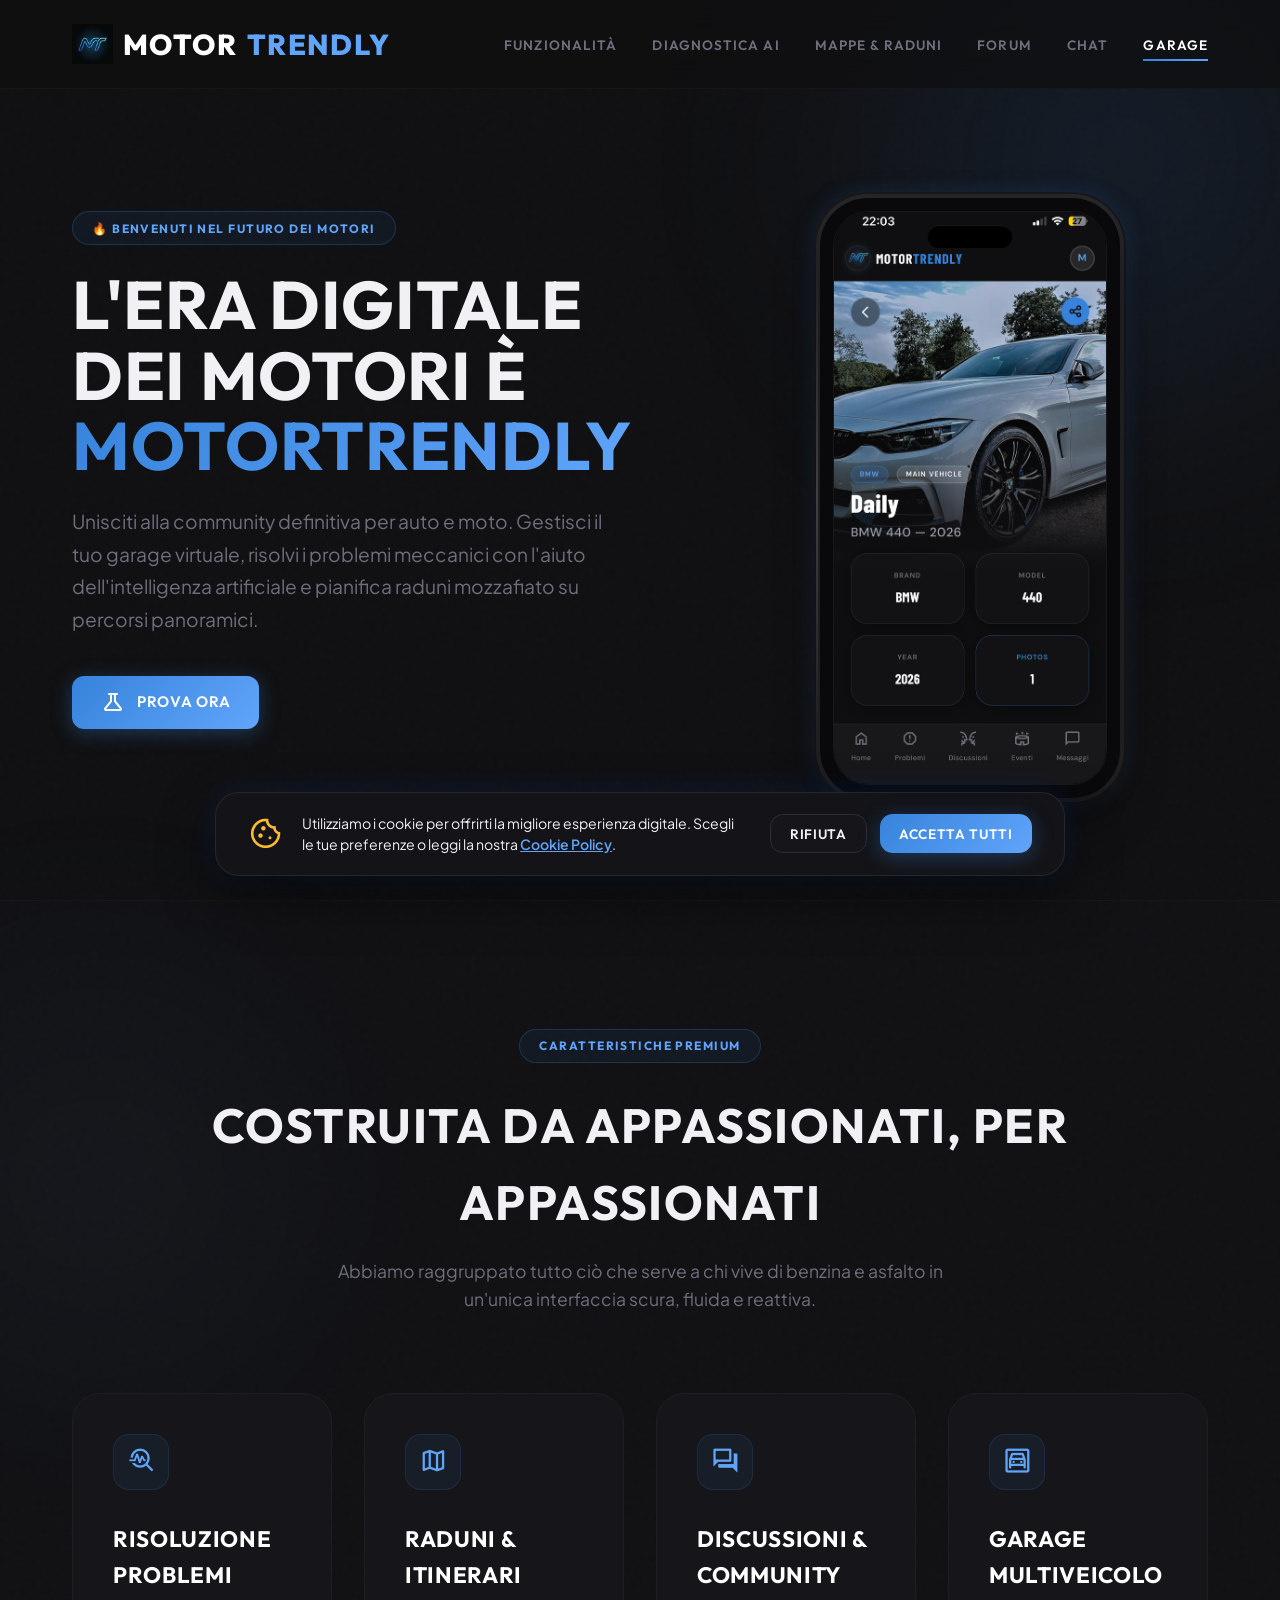
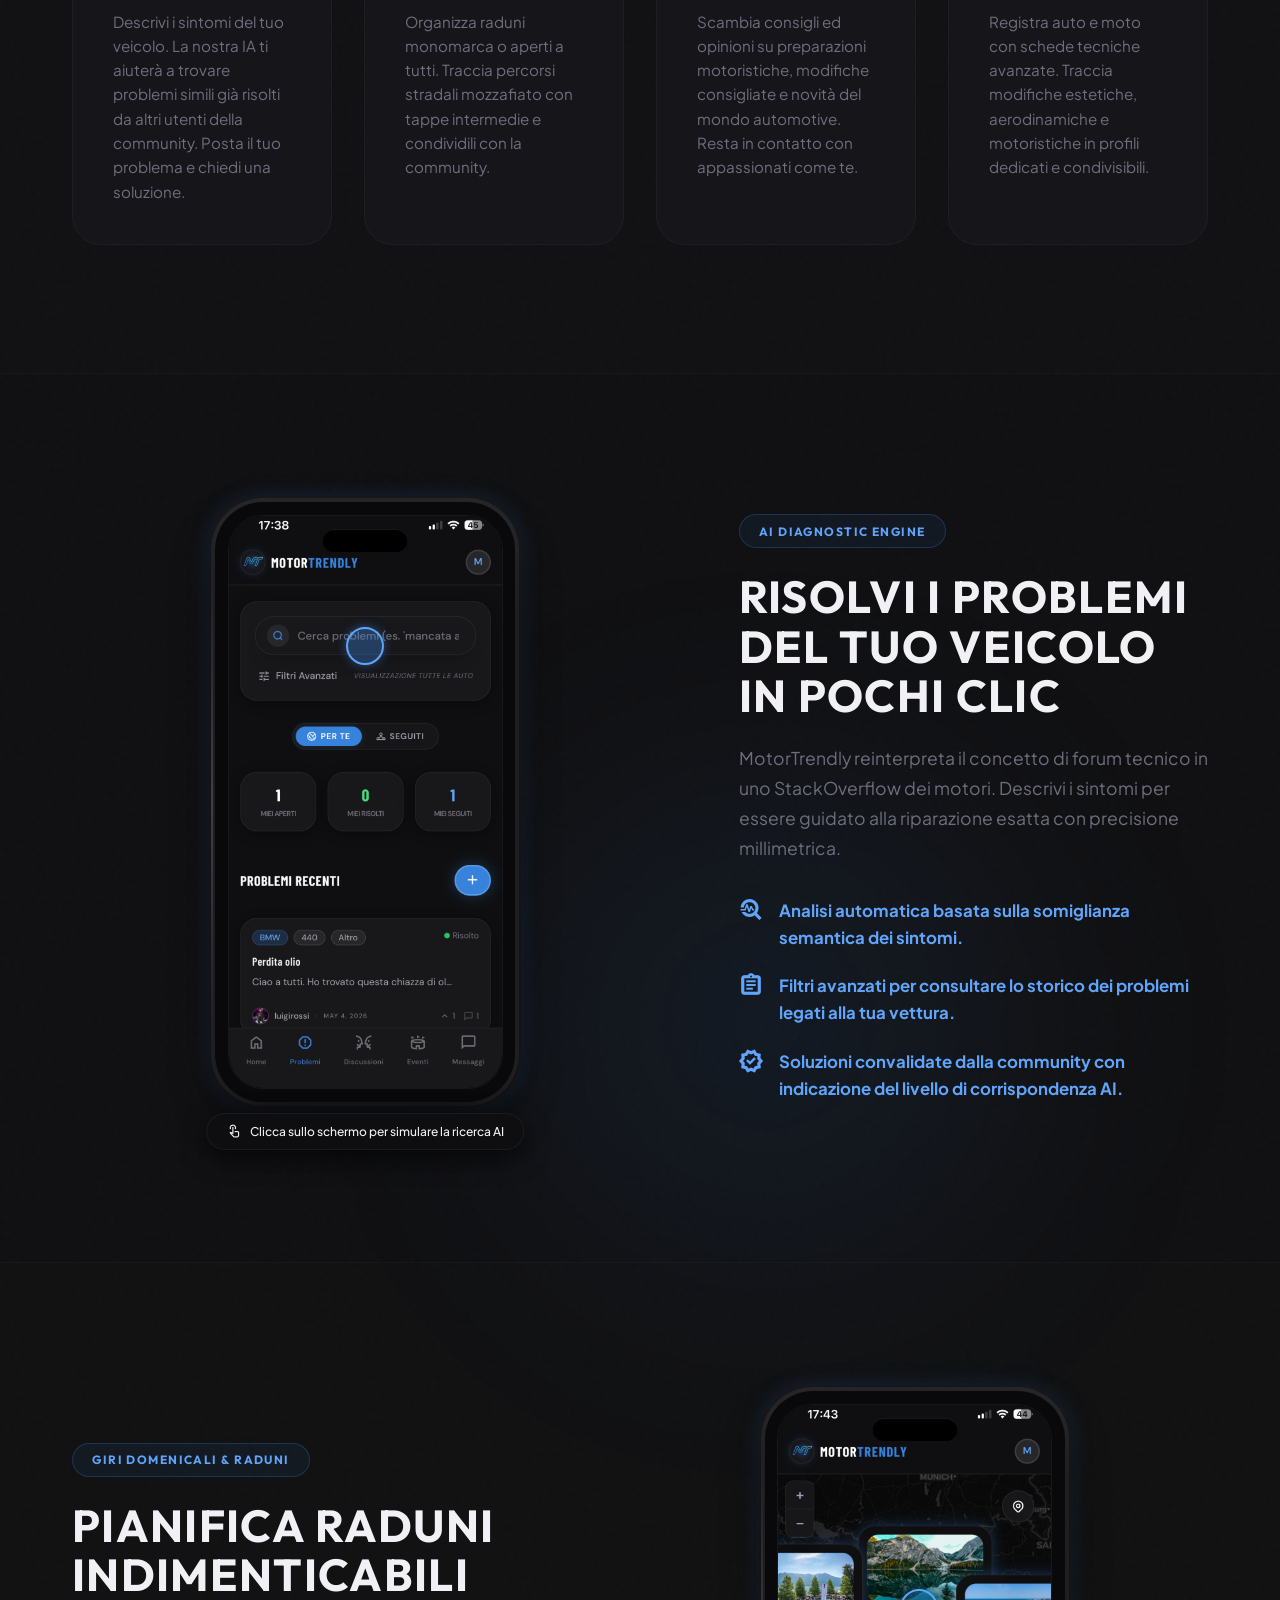
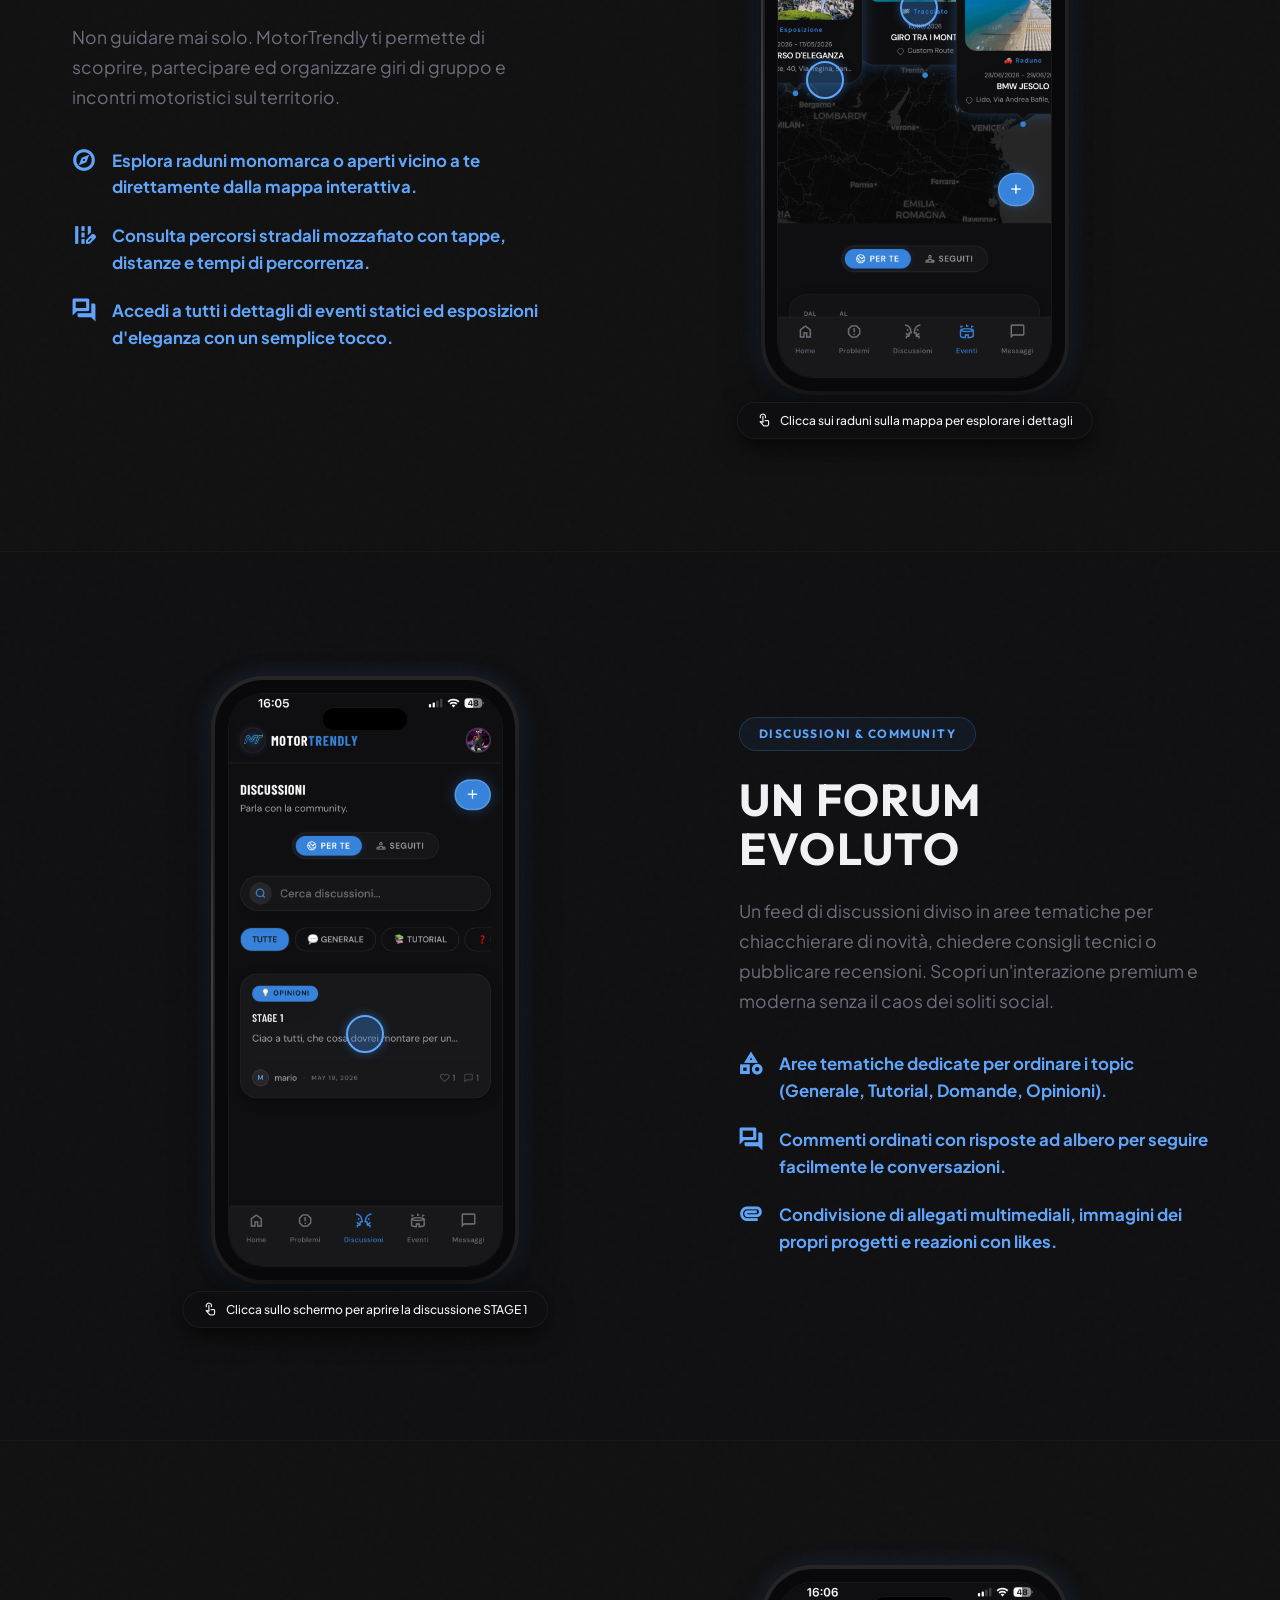
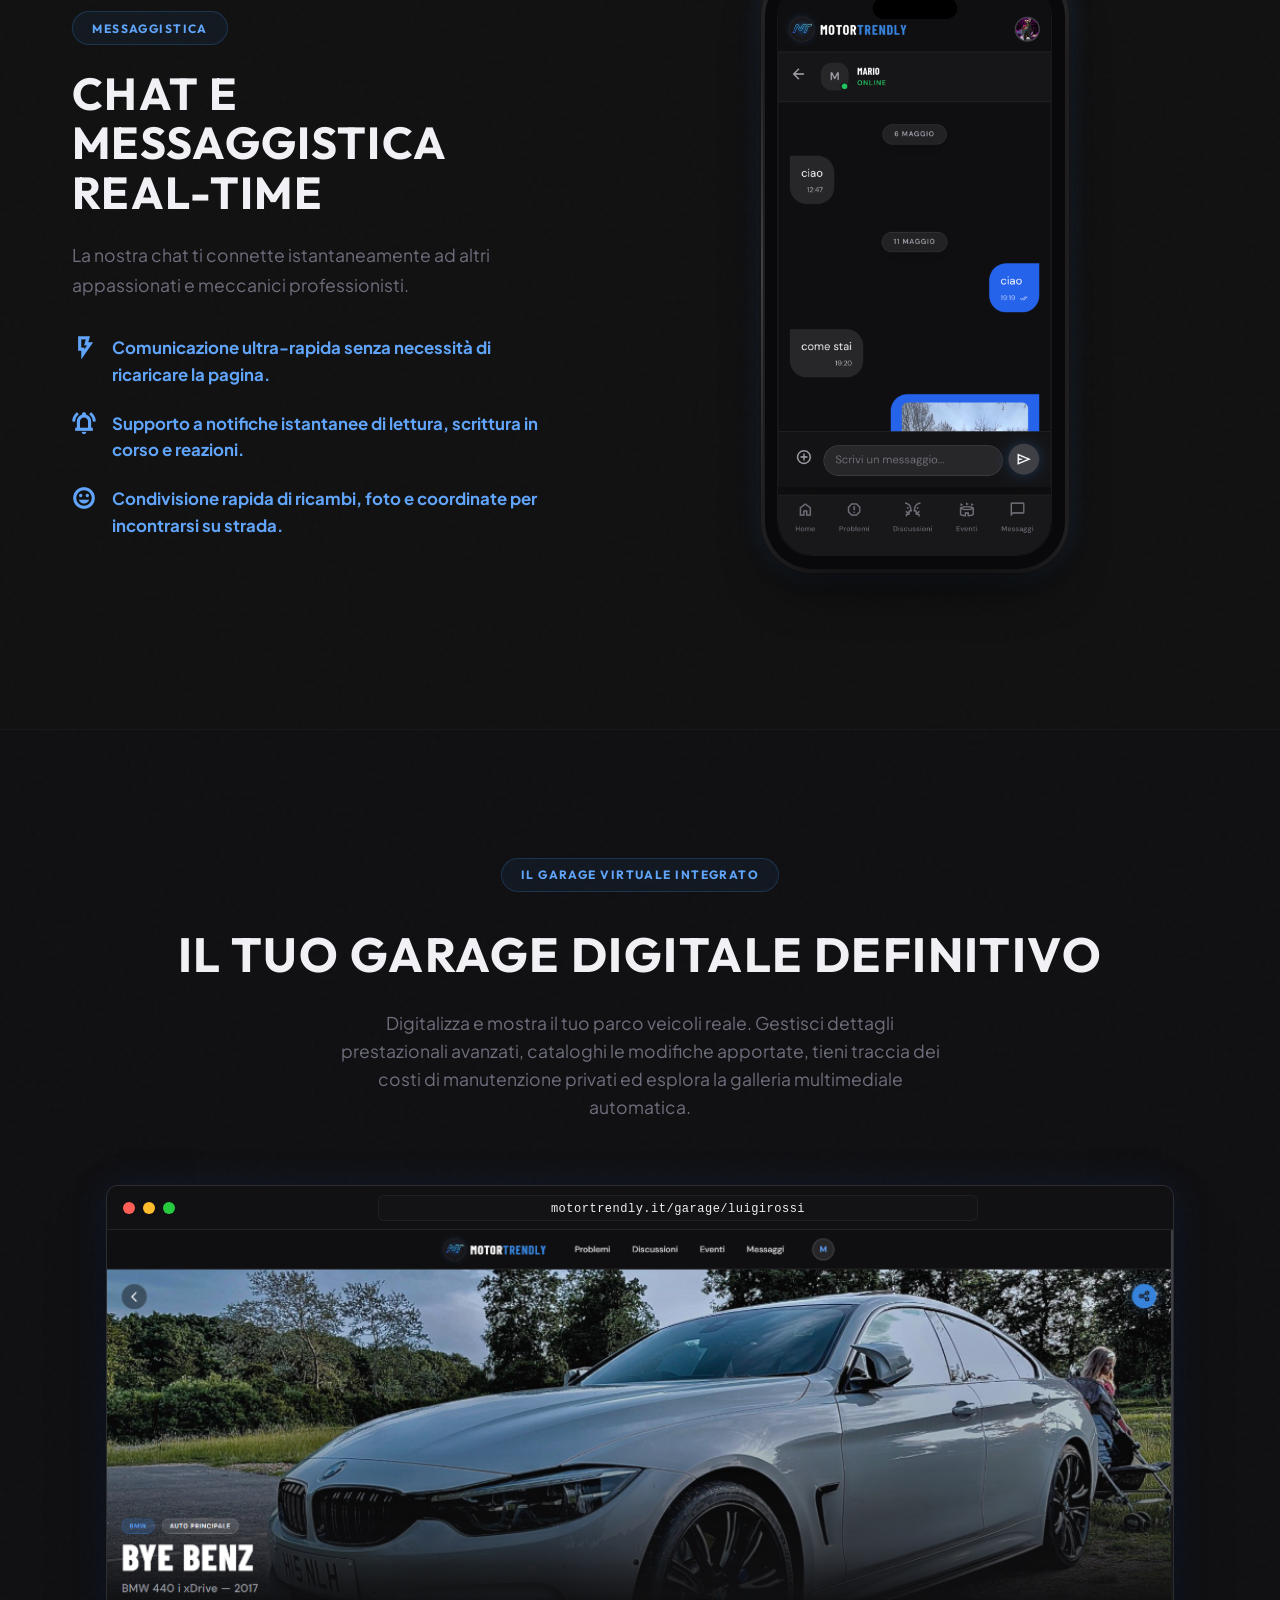
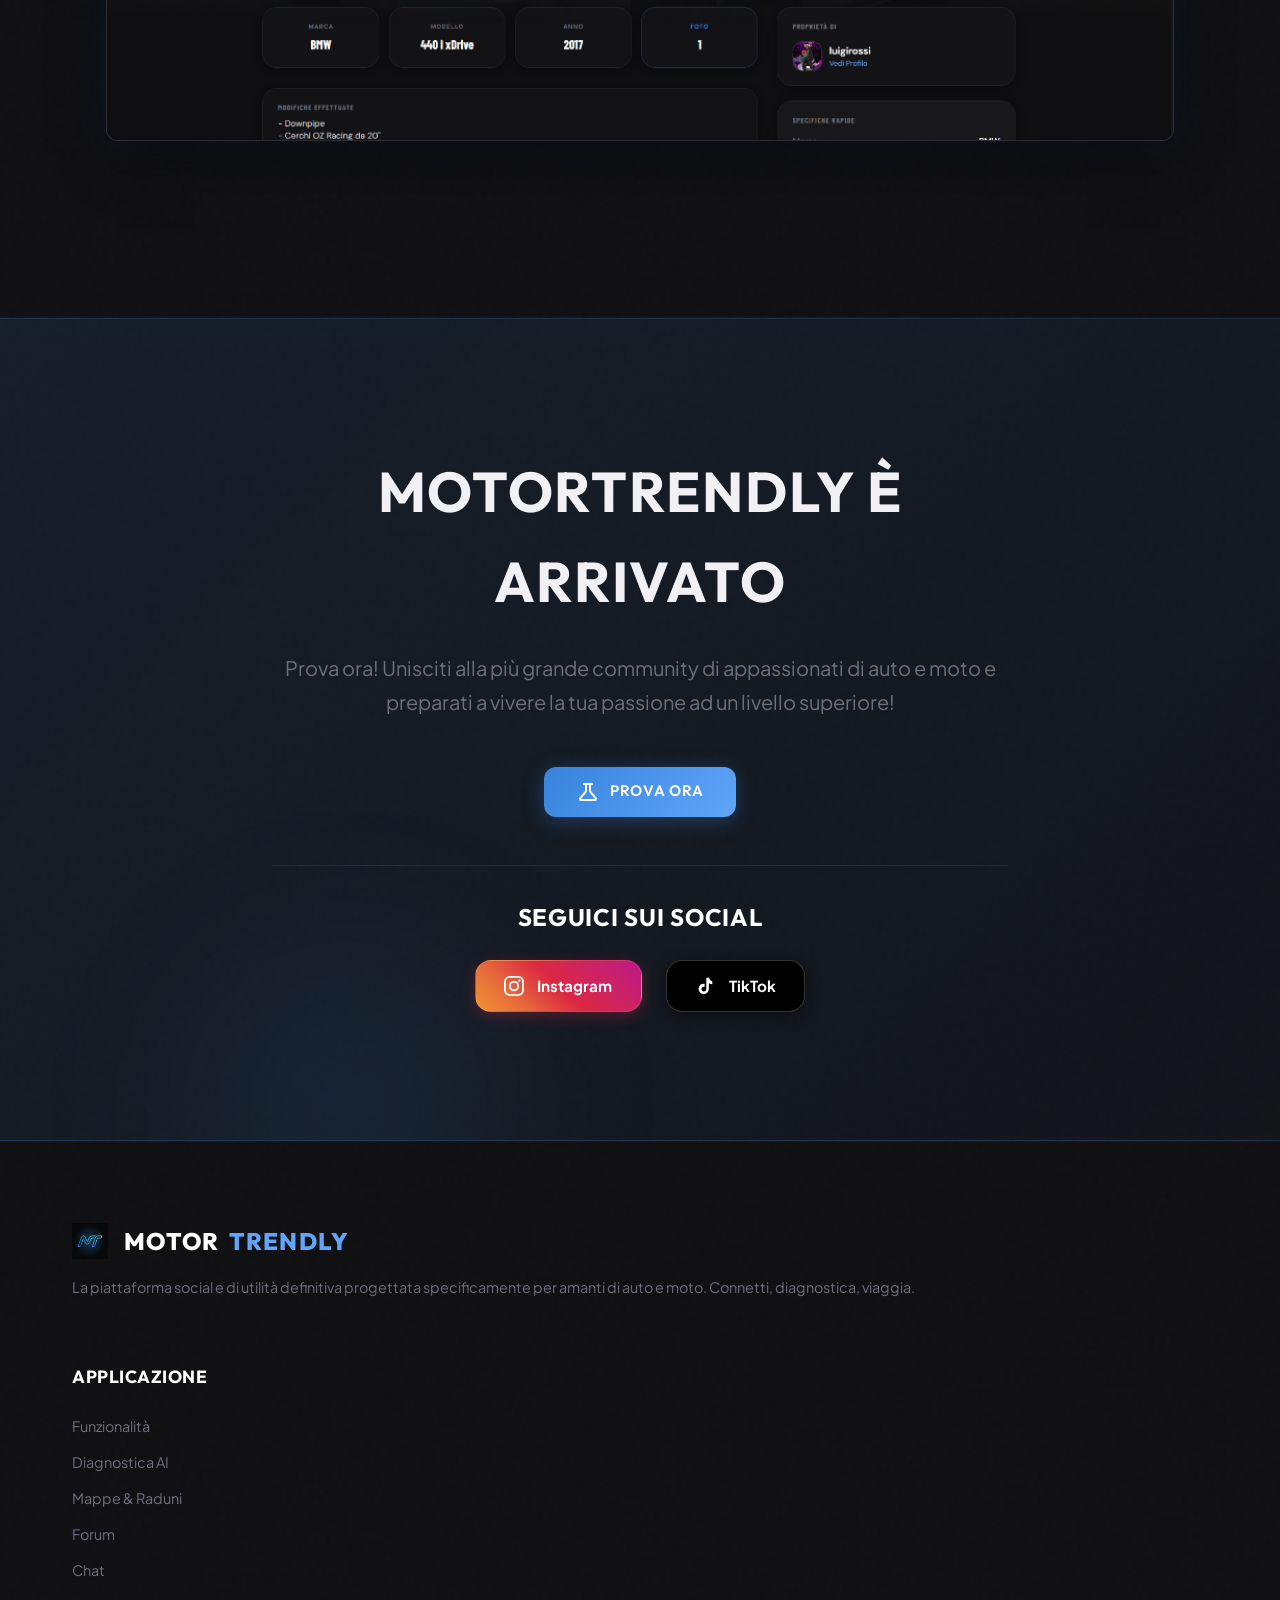
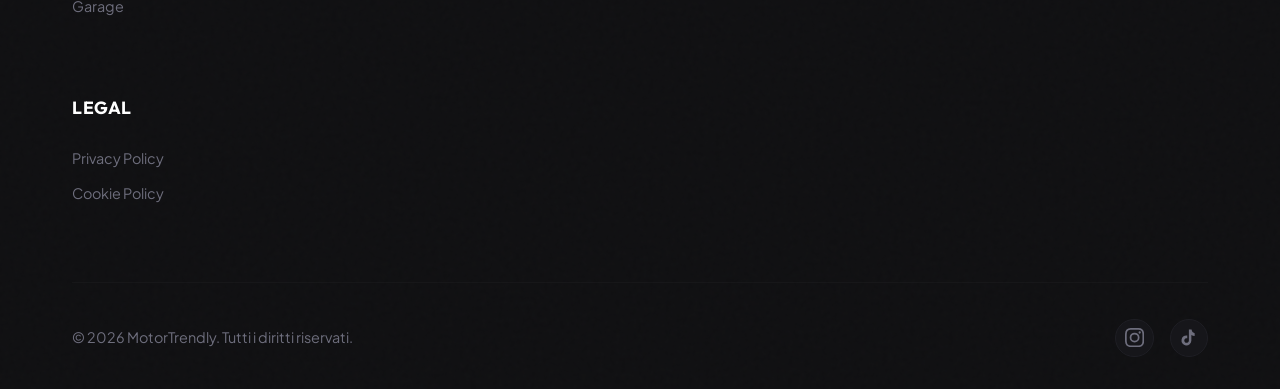
==== commit 69ce09d5: "Fix perfromance" ====
--- a/index.html
+++ b/index.html
@@ -23,7 +23,7 @@
     href="https://fonts.googleapis.com/css2?family=Material+Symbols+Outlined:opsz,wght,FILL,GRAD@20..48,100..700,0..1,-50..200" />
 
   <!-- CSS Stylesheet -->
-  <link rel="stylesheet" href="style.css">
+  <link rel="stylesheet" href="style.min.css">
 </head>
 
 <body>
--- a/style.min.css
+++ b/style.min.css
@@ -0,0 +1 @@
+:root{--accent:55,131,219;--accent-light:96,165,250;--accent-rgb:55,131,219;--accent-light-rgb:96,165,250;--surface-950:15,15,17;--surface-900:22,22,26;--surface-800:30,30,36;--surface-700:45,45,54;--surface-600:60,60,72;--surface-500:110,110,125;--surface-100:240,240,245;--font-display:'Outfit',sans-serif;--font-body:'Plus Jakarta Sans',sans-serif;--glow-orange:rgba(55,131,219,0.15);--glow-amber:rgba(96,165,250,0.08);}*{box-sizing:border-box;margin:0;padding:0;}html{scroll-behavior:smooth;color-scheme:dark;max-width:100%;overflow-x:hidden;}body{background-color:rgb(var(--surface-950));color:rgb(var(--surface-100));font-family:var(--font-body);line-height:1.6;max-width:100%;overflow-x:hidden;position:relative;}body::before{content:"";position:absolute;inset:0;pointer-events:none;background-image:url("data:image/svg+xml,%3Csvg viewBox='0 0 256 256' xmlns='http://www.w3.org/2000/svg'%3E%3Cfilter id='noise'%3E%3CfeTurbulence type='fractalNoise' baseFrequency='0.9' numOctaves='4' stitchTiles='stitch'/%3E%3C/filter%3E%3Crect width='100%25' height='100%25' filter='url(%23noise)' opacity='0.015'/%3E%3C/svg%3E");z-index:1;}.glow-bg{position:absolute;width:55vw;height:55vw;background:radial-gradient(circle,var(--glow-orange) 0%,rgba(var(--accent),0) 70%);top:-15vw;right:-15vw;pointer-events:none;z-index:0;filter:blur(100px);}.glow-bg-left{position:absolute;width:45vw;height:45vw;background:radial-gradient(circle,var(--glow-amber) 0%,rgba(var(--accent-light),0) 70%);top:70vw;left:-15vw;pointer-events:none;z-index:0;filter:blur(100px);}.glow-bg-center{position:absolute;width:50vw;height:50vw;background:radial-gradient(circle,var(--glow-orange) 0%,rgba(var(--accent),0) 70%);top:180vw;right:15vw;pointer-events:none;z-index:0;filter:blur(120px);}.container{width:100%;max-width:1200px;margin:0 auto;padding:0 2rem;position:relative;z-index:2;}h1,h2,h3,h4{font-family:var(--font-display);font-weight:700;letter-spacing:0.03em;text-transform:uppercase;}.text-gradient{background:linear-gradient(135deg,rgb(var(--accent)) 0%,rgb(var(--accent-light)) 100%);-webkit-background-clip:text;-webkit-text-fill-color:transparent;background-clip:text;}.btn{display:inline-flex;align-items:center;justify-content:center;gap:0.75rem;padding:0.9rem 1.8rem;border-radius:0.75rem;font-weight:600;font-family:var(--font-display);text-decoration:none;transition:all 0.3s cubic-bezier(0.16,1,0.3,1);cursor:pointer;font-size:0.95rem;border:none;text-transform:uppercase;letter-spacing:0.05em;}.btn-primary{background:linear-gradient(135deg,rgb(var(--accent)) 0%,rgb(var(--accent-light)) 100%);color:#ffffff;box-shadow:0 4px 20px rgba(var(--accent),0.35);}.btn-primary:hover{transform:translateY(-2px);box-shadow:0 6px 25px rgba(var(--accent),0.5);filter:brightness(1.1);}.btn-secondary{background-color:rgb(var(--surface-900));color:rgb(var(--surface-100));border:1px solid rgb(var(--surface-700));}.btn-secondary:hover{background-color:rgb(var(--surface-800));border-color:rgb(var(--accent));transform:translateY(-2px);color:#ffffff;}header{position:fixed;top:0;left:0;right:0;z-index:100;background-color:rgba(var(--surface-950),0.75);backdrop-filter:blur(16px);border-bottom:1px solid rgba(var(--surface-700),0.25);transition:all 0.4s cubic-bezier(0.16,1,0.3,1);}header.scrolled{background-color:rgba(var(--surface-950),0.92);padding:0.3rem 0;border-bottom-color:rgba(var(--accent),0.2);box-shadow:0 10px 30px rgba(0,0,0,0.5);}.header-container{display:flex;justify-content:space-between;align-items:center;height:5.5rem;}.logo{display:flex;align-items:center;gap:0.6rem;font-family:var(--font-display);font-weight:800;font-size:1.8rem;text-decoration:none;color:#ffffff;letter-spacing:0.05em;text-transform:uppercase;}.logo-img{height:2.5rem;width:auto;object-fit:contain;transition:transform 0.3s cubic-bezier(0.175,0.885,0.32,1.275);}.logo:hover .logo-img{transform:scale(1.15) rotate(-5deg);}.logo-icon-container{width:2.6rem;height:2.6rem;background:linear-gradient(135deg,rgb(var(--accent)) 0%,rgb(var(--accent-light)) 100%);border-radius:0.6rem;display:flex;align-items:center;justify-content:center;box-shadow:0 4px 12px rgba(var(--accent),0.3);}.logo-icon-container span{color:#ffffff;font-size:1.6rem;}.logo span.logo-text-highlight{color:rgb(var(--accent-light));}.nav-links{display:flex;align-items:center;gap:2.2rem;list-style:none;}.nav-links a{text-decoration:none;color:rgb(var(--surface-500));font-weight:600;font-size:0.85rem;text-transform:uppercase;letter-spacing:0.08em;font-family:var(--font-display);transition:all 0.25s ease;position:relative;padding:0.4rem 0;}.nav-links a:hover,.nav-links a.active{color:#ffffff;}.nav-links a::after{content:"";position:absolute;bottom:0;left:0;width:0;height:2px;background:linear-gradient(90deg,rgb(var(--accent)) 0%,rgb(var(--accent-light)) 100%);transition:width 0.25s ease;}.nav-links a:hover::after,.nav-links a.active::after{width:100%;}.header-right{display:flex;align-items:center;gap:1.5rem;}.lang-switch{display:flex;background-color:rgb(var(--surface-900));border:1px solid rgb(var(--surface-700));padding:0.2rem;border-radius:2rem;cursor:pointer;position:relative;overflow:hidden;}.lang-btn{background:transparent;border:none;padding:0.4rem 0.8rem;color:rgb(var(--surface-500));font-weight:700;font-size:0.75rem;border-radius:2rem;font-family:var(--font-display);cursor:pointer;transition:all 0.2s ease;z-index:2;}.lang-btn.active{color:#ffffff;background-color:rgb(var(--accent));}.hero{padding:12rem 0 6rem 0;min-height:100vh;display:flex;align-items:center;position:relative;overflow:hidden;}.hero-grid{display:grid;grid-template-columns:1.25fr 1fr;gap:4rem;align-items:center;}.section-badge{display:inline-flex;align-items:center;gap:0.5rem;padding:0.4rem 1.2rem;background-color:rgba(var(--accent),0.08);border:1px solid rgba(var(--accent),0.25);color:rgb(var(--accent-light));border-radius:2rem;font-size:0.75rem;font-weight:700;font-family:var(--font-display);letter-spacing:0.12em;text-transform:uppercase;margin-bottom:1.5rem;}.section-badge span{font-size:0.95rem;}.hero-content h1{font-size:4.2rem;line-height:1.05;margin-bottom:1.5rem;letter-spacing:0.01em;}.hero-content p{font-size:1.2rem;color:rgb(var(--surface-500));margin-bottom:2.5rem;max-width:34rem;line-height:1.7;}.hero-cta{display:flex;gap:1.2rem;flex-wrap:wrap;margin-bottom:3.5rem;}.hero-stats{display:flex;gap:3.5rem;border-top:1px solid rgba(var(--surface-700),0.35);padding-top:2rem;}.stat-item{display:flex;flex-direction:column;}.stat-num{font-family:var(--font-display);font-size:2.5rem;font-weight:800;color:#ffffff;line-height:1;background:linear-gradient(135deg,#ffffff 0%,rgb(var(--surface-500)) 100%);-webkit-background-clip:text;-webkit-text-fill-color:transparent;background-clip:text;}.stat-label{font-size:0.75rem;color:rgb(var(--surface-500));text-transform:uppercase;letter-spacing:0.1em;font-weight:700;margin-top:0.25rem;}.hero-mockup{position:relative;display:flex;justify-content:center;align-items:center;}.iphone-mockup{position:relative;width:300px;height:600px;background:#09090b;border-radius:3rem;padding:0.8rem;box-shadow:0 25px 50px -12px rgba(0,0,0,0.7),0 0 0 4px #27272a,0 0 0 6px #18181b,0 0 25px 2px rgba(var(--accent),0.25);transition:all 0.6s cubic-bezier(0.16,1,0.3,1);overflow:visible;}.iphone-mockup::before{content:"";position:absolute;top:10%;left:-4px;height:80%;width:2px;background:linear-gradient(to bottom,transparent,rgba(255,255,255,0.15),transparent);pointer-events:none;}.iphone-mockup:hover{transform:translateY(-12px) rotate(-1.5deg) scale(1.02);box-shadow:0 40px 80px -20px rgba(0,0,0,0.8),0 0 0 4px rgb(var(--accent-light)),0 0 0 6px #09090b,0 0 40px 10px rgba(var(--accent),0.4);}.iphone-bezel{position:relative;width:100%;height:100%;background:#000000;border-radius:2.2rem;overflow:hidden;border:1px solid #18181b;}.iphone-screen{position:relative;width:100%;height:100%;border-radius:2.1rem;overflow:hidden;}.iphone-dynamic-island{position:absolute;top:0.8rem;left:50%;transform:translateX(-50%);width:85px;height:23px;background:#000000;border-radius:20px;z-index:10;box-shadow:inset 0 1px 1px rgba(255,255,255,0.1);}.iphone-screen-img{width:100%;height:100%;object-fit:cover;display:block;}.features{padding:8rem 0;background-color:rgba(var(--surface-900),0.3);position:relative;border-top:1px solid rgba(var(--surface-700),0.2);border-bottom:1px solid rgba(var(--surface-700),0.2);}.section-header{text-align:center;margin-bottom:5rem;}.section-header h2{font-size:3rem;margin-bottom:1rem;}.section-header p{color:rgb(var(--surface-500));max-width:38rem;margin:0 auto;font-size:1.1rem;}.feature-grid{display:grid;grid-template-columns:repeat(auto-fit,minmax(240px,1fr));gap:2rem;}.feature-card{background-color:rgb(var(--surface-900));border:1px solid rgb(var(--surface-800));border-radius:1.8rem;padding:2.5rem;transition:all 0.4s cubic-bezier(0.16,1,0.3,1);position:relative;overflow:hidden;}.feature-card:hover{border-color:rgba(var(--accent),0.35);transform:translateY(-6px);box-shadow:0 20px 40px rgba(0,0,0,0.4),0 0 20px rgba(var(--accent),0.05);}.feature-icon{width:3.5rem;height:3.5rem;background-color:rgba(var(--accent),0.08);border:1px solid rgba(var(--accent),0.15);border-radius:1rem;display:flex;align-items:center;justify-content:center;color:rgb(var(--accent-light));margin-bottom:2rem;}.feature-icon span{font-size:1.8rem;}.feature-card h3{font-size:1.4rem;color:#ffffff;margin-bottom:1rem;}.feature-card p{color:rgb(var(--surface-500));font-size:0.95rem;line-height:1.6;}.interactive-section{padding:8rem 0;border-bottom:1px solid rgba(var(--surface-700),0.2);position:relative;}.interactive-grid{display:grid;grid-template-columns:1fr 1.25fr;gap:5rem;align-items:center;}.interactive-grid.reverse{grid-template-columns:1.25fr 1fr;}.interactive-content h2{font-size:2.8rem;margin-bottom:1.5rem;line-height:1.1;}.interactive-content p{color:rgb(var(--surface-500));font-size:1.1rem;margin-bottom:2rem;line-height:1.7;}.bullets{list-style:none;}.bullets li{display:flex;align-items:flex-start;gap:1rem;margin-bottom:1.2rem;font-size:1.05rem;color:rgb(var(--surface-100));}.bullets li span{color:rgb(var(--accent-light));font-weight:bold;margin-top:0.15rem;}.widget-box{background-color:rgb(var(--surface-900));border:1px solid rgb(var(--surface-800));border-radius:2rem;padding:2.2rem;box-shadow:0 30px 60px rgba(0,0,0,0.5),inset 0 1px 0 rgba(255,255,255,0.05);position:relative;overflow:hidden;}.widget-box::before{content:"";position:absolute;top:0;left:0;width:100%;height:4px;background:linear-gradient(90deg,rgb(var(--accent)) 0%,rgb(var(--accent-light)) 100%);}.wizard-container{display:flex;flex-direction:column;gap:1.5rem;}.wizard-steps{display:flex;justify-content:space-between;border-bottom:1px solid rgb(var(--surface-800));padding-bottom:1rem;}.wizard-step-indicator{display:flex;flex-direction:column;align-items:center;gap:0.25rem;flex:1;text-align:center;}.wizard-dot{width:1.6rem;height:1.6rem;border-radius:50%;background-color:rgb(var(--surface-800));border:2px solid rgb(var(--surface-700));color:rgb(var(--surface-500));display:flex;align-items:center;justify-content:center;font-size:0.75rem;font-weight:800;transition:all 0.3s ease;}.wizard-step-label{font-size:0.6rem;color:rgb(var(--surface-500));font-weight:700;text-transform:uppercase;letter-spacing:0.05em;}.wizard-step-indicator.active .wizard-dot{background-color:rgba(var(--accent),0.1);border-color:rgb(var(--accent));color:rgb(var(--accent-light));box-shadow:0 0 10px rgba(var(--accent),0.3);}.wizard-step-indicator.active .wizard-step-label{color:#ffffff;}.wizard-step-indicator.completed .wizard-dot{background-color:rgb(var(--accent));border-color:rgb(var(--accent));color:#ffffff;}.wizard-step-indicator.completed .wizard-step-label{color:rgb(var(--accent-light));}.wizard-content{min-height:180px;display:flex;flex-direction:column;justify-content:center;}.wizard-pane{display:none;animation:fadeIn 0.4s cubic-bezier(0.16,1,0.3,1) forwards;}.wizard-pane.active{display:flex;flex-direction:column;gap:1.2rem;}.wizard-options-grid{display:grid;grid-template-cols:1fr 1fr;gap:1rem;}.wizard-option-btn{background-color:rgb(var(--surface-800));border:1px solid rgb(var(--surface-700));padding:1rem;border-radius:1rem;cursor:pointer;color:rgb(var(--surface-100));font-weight:600;display:flex;flex-direction:column;align-items:center;gap:0.5rem;transition:all 0.2s ease;font-family:var(--font-display);}.wizard-option-btn span.material-symbols-outlined{font-size:1.8rem;color:rgb(var(--surface-500));transition:color 0.2s ease;}.wizard-option-btn:hover{background-color:rgba(var(--accent),0.05);border-color:rgb(var(--accent));}.wizard-option-btn:hover span.material-symbols-outlined{color:rgb(var(--accent-light));}.wizard-symptom-list{display:flex;flex-direction:column;gap:0.8rem;}.wizard-symptom-item{background-color:rgb(var(--surface-800));border:1px solid rgb(var(--surface-700));padding:0.8rem 1.2rem;border-radius:0.8rem;cursor:pointer;display:flex;justify-content:space-between;align-items:center;font-size:0.9rem;font-weight:600;transition:all 0.2s ease;}.wizard-symptom-item:hover{border-color:rgb(var(--accent));background-color:rgba(var(--accent),0.03);}.wizard-symptom-item span.icon-arrow{color:rgb(var(--surface-500));transition:transform 0.2s ease;}.wizard-symptom-item:hover span.icon-arrow{transform:translateX(4px);color:rgb(var(--accent-light));}.scanning-box{display:flex;flex-direction:column;align-items:center;justify-content:center;gap:1.5rem;padding:1.5rem 0;}.radar-sweep{position:relative;width:4.5rem;height:4.5rem;border-radius:50%;background:radial-gradient(circle,rgba(var(--accent),0.1) 0%,transparent 70%);border:2px dashed rgba(var(--accent),0.3);display:flex;align-items:center;justify-content:center;}.radar-sweep::after{content:"";position:absolute;inset:-4px;border-radius:50%;border:2px solid transparent;border-top-color:rgb(var(--accent));animation:spin 1.2s linear infinite;}.radar-sweep span{font-size:2.2rem;color:rgb(var(--accent-light));animation:heartbeat 1.5s infinite;}.scan-progress-bar-container{width:100%;height:4px;background-color:rgb(var(--surface-800));border-radius:2px;overflow:hidden;}.scan-progress-bar-fill{height:100%;width:0;background:linear-gradient(90deg,rgb(var(--accent)) 0%,rgb(var(--accent-light)) 100%);border-radius:2px;transition:width 0.1s linear;}.wizard-results-card{background-color:rgb(var(--surface-800));border:1px solid rgb(var(--surface-700));border-radius:1.2rem;padding:1.2rem;display:flex;flex-direction:column;gap:0.8rem;}.wizard-results-header{display:flex;justify-content:space-between;align-items:center;}.wizard-results-title{font-family:var(--font-display);font-size:1.2rem;color:#ffffff;}.wizard-badge-similarity{background-color:rgba(16,185,129,0.08);border:1px solid rgba(16,185,129,0.25);color:#10b981;padding:0.2rem 0.6rem;border-radius:2rem;font-size:0.75rem;font-weight:700;}.wizard-results-description{font-size:0.85rem;color:rgb(var(--surface-500));line-height:1.5;}.wizard-accepted-solution{background-color:rgba(var(--accent),0.03);border:1px dashed rgba(var(--accent),0.2);border-radius:0.8rem;padding:0.8rem 1rem;}.wizard-solution-header{display:flex;align-items:center;gap:0.5rem;color:rgb(var(--accent-light));font-weight:700;font-size:0.8rem;margin-bottom:0.3rem;text-transform:uppercase;letter-spacing:0.05em;}.wizard-solution-text{font-size:0.85rem;color:rgb(var(--surface-100));}.wizard-actions{display:flex;justify-content:space-between;align-items:center;margin-top:0.5rem;}.wizard-upvote-btn{background-color:rgb(var(--surface-700));border:1px solid rgb(var(--surface-600));color:rgb(var(--surface-100));padding:0.4rem 0.8rem;border-radius:0.5rem;cursor:pointer;display:flex;align-items:center;gap:0.4rem;font-size:0.75rem;font-weight:700;transition:all 0.2s ease;}.wizard-upvote-btn:hover{background-color:rgb(var(--accent));border-color:rgb(var(--accent));}.wizard-upvote-btn.upvoted{background-color:rgb(var(--accent));border-color:rgb(var(--accent));}.wizard-nav-btns{display:flex;justify-content:space-between;margin-top:auto;}.map-widget-wrapper{display:grid;grid-template-rows:240px 1fr;gap:1rem;}.map-container-hud{background:radial-gradient(circle at center,rgb(var(--surface-800)) 0%,rgb(var(--surface-950)) 100%);border-radius:1.5rem;border:1px solid rgb(var(--surface-800));position:relative;overflow:hidden;height:240px;}.route-svg{position:absolute;inset:0;width:100%;height:100%;}.map-glow-points{position:absolute;width:100%;height:100%;}.map-hud-overlay{position:absolute;top:1rem;left:1rem;background-color:rgba(var(--surface-900),0.85);backdrop-filter:blur(8px);border:1px solid rgb(var(--surface-700));border-radius:0.8rem;padding:0.6rem 1rem;z-index:10;}.map-hud-title{font-family:var(--font-display);font-size:0.85rem;color:#ffffff;}.map-hud-subtitle{font-size:0.7rem;color:rgb(var(--accent-light));font-weight:700;text-transform:uppercase;}.map-moving-indicator{position:absolute;width:0.8rem;height:0.8rem;background-color:rgb(var(--accent));border:2px solid #ffffff;border-radius:50%;box-shadow:0 0 10px rgb(var(--accent-light));offset-path:path("M 40 180 C 120 100,220 220,320 80");animation:moveOnPath 6s linear infinite;}.map-tappa-pin{position:absolute;width:0.6rem;height:0.6rem;background-color:#ffffff;border:2px solid rgb(var(--accent-light));border-radius:50%;}.map-tappa-pin.start{top:175px;left:35px;}.map-tappa-pin.mid{top:155px;left:215px;}.map-tappa-pin.end{top:75px;left:315px;}.map-feed-panel{display:flex;flex-direction:column;gap:0.8rem;}.map-feed-tabs{display:flex;background-color:rgb(var(--surface-950));border-radius:0.8rem;padding:0.2rem;border:1px solid rgb(var(--surface-800));}.map-feed-tab-btn{flex:1;background:transparent;border:none;padding:0.5rem;color:rgb(var(--surface-500));font-size:0.75rem;font-weight:700;font-family:var(--font-display);border-radius:0.6rem;cursor:pointer;transition:all 0.2s ease;text-transform:uppercase;}.map-feed-tab-btn.active{background-color:rgb(var(--surface-800));color:#ffffff;border-bottom:2px solid rgb(var(--accent));}.map-feed-content{height:120px;overflow-y:auto;display:flex;flex-direction:column;gap:0.6rem;padding-right:0.3rem;}.map-feed-content::-webkit-scrollbar,.chat-messages::-webkit-scrollbar,.garage-log-table-container::-webkit-scrollbar{width:4px;}.map-feed-content::-webkit-scrollbar-thumb,.chat-messages::-webkit-scrollbar-thumb,.garage-log-table-container::-webkit-scrollbar-thumb{background-color:rgb(var(--surface-700));border-radius:2px;}.feed-item{background-color:rgb(var(--surface-800));border:1px solid rgb(var(--surface-700));padding:0.6rem 0.8rem;border-radius:0.8rem;font-size:0.8rem;display:flex;flex-direction:column;gap:0.2rem;animation:slideIn 0.3s cubic-bezier(0.16,1,0.3,1) forwards;}.feed-item.announcement{border-left:3px solid rgb(var(--accent));}.feed-item-header{display:flex;justify-content:space-between;font-weight:700;color:rgb(var(--surface-100));}.feed-item-author{color:rgb(var(--accent-light));}.feed-item-time{font-size:0.65rem;color:rgb(var(--surface-500));}.feed-item-body{color:rgb(var(--surface-500));line-height:1.4;}.forum-widget-wrapper{display:flex;flex-direction:column;gap:1.2rem;}.forum-filters{display:flex;gap:0.5rem;overflow-x:auto;padding-bottom:0.3rem;}.forum-filter-pill{background-color:rgb(var(--surface-800));border:1px solid rgb(var(--surface-700));color:rgb(var(--surface-500));padding:0.4rem 1rem;border-radius:2rem;font-size:0.75rem;font-weight:700;font-family:var(--font-display);cursor:pointer;white-space:nowrap;transition:all 0.2s ease;text-transform:uppercase;}.forum-filter-pill.active{background-color:rgb(var(--accent));border-color:rgb(var(--accent));color:#ffffff;}.forum-posts{display:flex;flex-direction:column;gap:0.8rem;}.forum-post-card{background-color:rgb(var(--surface-800));border:1px solid rgb(var(--surface-700));border-radius:1.2rem;padding:1.2rem;display:flex;flex-direction:column;gap:0.6rem;animation:fadeIn 0.4s ease forwards;}.forum-post-header{display:flex;justify-content:space-between;align-items:center;}.forum-post-user{display:flex;align-items:center;gap:0.6rem;}.forum-avatar{width:1.8rem;height:1.8rem;background:linear-gradient(135deg,rgb(var(--accent)) 0%,rgb(var(--accent-light)) 100%);border-radius:50%;display:flex;align-items:center;justify-content:center;font-weight:800;font-size:0.75rem;color:#ffffff;}.forum-post-username{font-size:0.8rem;font-weight:700;}.forum-post-tag{background-color:rgba(var(--accent),0.08);border:1px solid rgba(var(--accent),0.2);color:rgb(var(--accent-light));font-size:0.65rem;font-weight:700;padding:0.2rem 0.6rem;border-radius:2rem;text-transform:uppercase;}.forum-post-title{font-family:var(--font-display);font-size:1.1rem;color:#ffffff;}.forum-post-body{font-size:0.85rem;color:rgb(var(--surface-500));line-height:1.5;}.forum-post-actions{display:flex;gap:1.5rem;border-top:1px solid rgba(var(--surface-700),0.3);padding-top:0.8rem;margin-top:0.4rem;}.forum-action-btn{background:transparent;border:none;color:rgb(var(--surface-500));font-size:0.75rem;font-weight:600;cursor:pointer;display:flex;align-items:center;gap:0.4rem;transition:color 0.2s ease;}.forum-action-btn:hover,.forum-action-btn.active{color:rgb(var(--accent-light));}.forum-action-btn.active span.material-symbols-outlined{font-variation-settings:'FILL' 1;}.forum-nested-replies{margin-top:0.5rem;padding-left:1.5rem;border-left:2px solid rgb(var(--surface-700));display:flex;flex-direction:column;gap:0.6rem;}.forum-reply-card{background-color:rgba(var(--surface-950),0.3);border:1px solid rgba(var(--surface-700),0.5);padding:0.6rem 0.8rem;border-radius:0.8rem;font-size:0.8rem;}.forum-reply-header{display:flex;justify-content:space-between;margin-bottom:0.2rem;font-weight:700;}.forum-reply-author{color:#ffffff;}.forum-reply-mention{color:rgb(var(--accent-light));font-weight:700;}.chat-widget-wrapper{display:grid;grid-template-rows:auto 200px auto;gap:0.8rem;max-width:420px;margin:0 auto;}.chat-header{display:flex;justify-content:space-between;align-items:center;border-bottom:1px solid rgb(var(--surface-800));padding-bottom:0.8rem;}.chat-user-profile{display:flex;align-items:center;gap:0.8rem;}.chat-avatar-container{position:relative;}.chat-avatar{width:2.2rem;height:2.2rem;background-color:rgb(var(--surface-800));border:1px solid rgb(var(--surface-700));border-radius:50%;display:flex;align-items:center;justify-content:center;color:rgb(var(--accent-light));font-weight:800;}.chat-status-dot{position:absolute;bottom:0;right:0;width:0.6rem;height:0.6rem;background-color:#10b981;border:2px solid rgb(var(--surface-900));border-radius:50%;}.chat-user-details h4{font-size:0.9rem;color:#ffffff;}.chat-user-details p{font-size:0.65rem;color:#10b981;font-weight:700;text-transform:uppercase;}.chat-badge-signalr{background-color:rgba(var(--accent),0.08);border:1px solid rgba(var(--accent),0.25);color:rgb(var(--accent-light));font-size:0.6rem;font-weight:800;padding:0.2rem 0.6rem;border-radius:2rem;font-family:var(--font-display);}.chat-messages{height:200px;overflow-y:auto;display:flex;flex-direction:column;gap:0.8rem;padding-right:0.5rem;}.chat-bubble{max-width:80%;padding:0.6rem 0.8rem;border-radius:0.8rem;font-size:0.8rem;line-height:1.4;position:relative;animation:slideIn 0.3s cubic-bezier(0.16,1,0.3,1) forwards;}.chat-bubble.incoming{background-color:rgb(var(--surface-800));color:rgb(var(--surface-100));align-self:flex-start;border-bottom-left-radius:0.2rem;}.chat-bubble.outgoing{background-color:rgb(var(--accent));color:#ffffff;align-self:flex-end;border-bottom-right-radius:0.2rem;}.chat-meta{display:flex;align-items:center;justify-content:flex-end;gap:0.25rem;font-size:0.6rem;color:rgba(255,255,255,0.6);margin-top:0.2rem;}.chat-bubble.incoming .chat-meta{color:rgb(var(--surface-500));}.chat-bubble-reaction{position:absolute;bottom:-0.6rem;right:0.5rem;background-color:rgb(var(--surface-700));border:1px solid rgb(var(--surface-600));padding:0.1rem 0.3rem;border-radius:1rem;font-size:0.65rem;box-shadow:0 4px 8px rgba(0,0,0,0.3);}.chat-typing-indicator{display:flex;align-items:center;gap:0.25rem;padding:0.5rem 0.8rem;background-color:rgb(var(--surface-800));border-radius:0.8rem;border-bottom-left-radius:0.2rem;align-self:flex-start;animation:fadeIn 0.2s ease forwards;}.typing-dot{width:0.35rem;height:0.35rem;background-color:rgb(var(--surface-500));border-radius:50%;animation:typingBounce 1.4s infinite ease-in-out both;}.typing-dot:nth-child(2){animation-delay:0.2s;}.typing-dot:nth-child(3){animation-delay:0.4s;}.chat-input-area{display:flex;flex-direction:column;gap:0.6rem;border-top:1px solid rgb(var(--surface-800));padding-top:0.8rem;}.chat-quick-replies-title{font-size:0.65rem;font-weight:700;color:rgb(var(--surface-500));text-transform:uppercase;letter-spacing:0.05em;}.chat-quick-replies{display:flex;gap:0.4rem;overflow-x:auto;padding-bottom:0.2rem;}.chat-quick-btn{background-color:rgb(var(--surface-950));border:1px solid rgb(var(--surface-800));color:rgb(var(--surface-100));font-size:0.7rem;padding:0.4rem 0.8rem;border-radius:1.5rem;cursor:pointer;white-space:nowrap;transition:all 0.2s ease;}.chat-quick-btn:hover{border-color:rgb(var(--accent));background-color:rgba(var(--accent),0.05);}.garage-showcase-wrapper{display:flex;flex-direction:column;gap:1.8rem;}.garage-toggle-bar{display:flex;justify-content:space-between;align-items:center;background-color:rgb(var(--surface-950));padding:0.4rem;border-radius:1rem;border:1px solid rgb(var(--surface-800));}.garage-toggle-title{padding-left:0.8rem;display:flex;align-items:center;gap:0.5rem;}.garage-toggle-title h4{font-size:1rem;color:#ffffff;}.garage-isbike-badge{font-size:0.65rem;font-weight:800;padding:0.1rem 0.5rem;border-radius:0.25rem;background-color:rgba(var(--accent),0.1);color:rgb(var(--accent-light));border:1px solid rgba(var(--accent),0.2);text-transform:uppercase;font-family:var(--font-display);}.garage-switcher{display:flex;background-color:rgb(var(--surface-900));padding:0.2rem;border-radius:0.8rem;}.garage-switch-btn{border:none;background:transparent;padding:0.5rem 1.2rem;font-size:0.8rem;font-weight:700;font-family:var(--font-display);border-radius:0.6rem;color:rgb(var(--surface-500));cursor:pointer;display:flex;align-items:center;gap:0.4rem;transition:all 0.2s ease;text-transform:uppercase;}.garage-switch-btn.active{background-color:rgb(var(--accent));color:#ffffff;}.garage-card-inner{display:grid;grid-template-columns:1.1fr 1fr;gap:2rem;transition:opacity 0.3s ease;}.garage-gallery-container{display:flex;flex-direction:column;gap:0.8rem;position:relative;}.garage-carousel{position:relative;border-radius:1.2rem;overflow:hidden;border:1px solid rgb(var(--surface-800));height:220px;}.garage-slide{position:absolute;inset:0;opacity:0;transition:opacity 0.5s ease;display:flex;justify-content:center;align-items:center;background-color:rgb(var(--surface-950));}.garage-slide.active{opacity:1;z-index:2;}.garage-slide-img{width:100%;height:100%;object-fit:cover;}.garage-slide-caption{position:absolute;bottom:0;left:0;right:0;background:linear-gradient(0deg,rgba(0,0,0,0.8) 0%,transparent 100%);padding:1.5rem 1rem 0.6rem 1rem;color:#ffffff;font-size:0.8rem;font-weight:600;z-index:5;}.carousel-nav-btn{position:absolute;top:50%;transform:translateY(-50%);width:2rem;height:2rem;border-radius:50%;background-color:rgba(var(--surface-950),0.7);backdrop-filter:blur(4px);border:1px solid rgb(var(--surface-700));color:#ffffff;display:flex;align-items:center;justify-content:center;cursor:pointer;z-index:10;transition:all 0.2s ease;}.carousel-nav-btn:hover{background-color:rgb(var(--accent));border-color:rgb(var(--accent));}.carousel-nav-btn.prev{left:0.5rem;}.carousel-nav-btn.next{right:0.5rem;}.carousel-indicators{display:flex;justify-content:center;gap:0.4rem;}.carousel-dot{width:0.5rem;height:0.5rem;border-radius:50%;background-color:rgb(var(--surface-700));cursor:pointer;transition:all 0.2s ease;}.carousel-dot.active{background-color:rgb(var(--accent-light));width:1.2rem;border-radius:0.3rem;}.garage-tabs-header{display:flex;background-color:rgb(var(--surface-950));border-radius:0.8rem;padding:0.25rem;border:1px solid rgb(var(--surface-800));margin-bottom:1rem;}.garage-tab-btn{flex:1;background:transparent;border:none;padding:0.5rem;color:rgb(var(--surface-500));font-size:0.75rem;font-weight:700;font-family:var(--font-display);border-radius:0.6rem;cursor:pointer;transition:all 0.2s ease;text-transform:uppercase;letter-spacing:0.05em;display:flex;align-items:center;justify-content:center;gap:0.3rem;}.garage-tab-btn.active{background-color:rgb(var(--surface-800));color:#ffffff;}.garage-tab-content{min-height:180px;}.garage-tab-pane{display:none;animation:fadeIn 0.4s ease forwards;}.garage-tab-pane.active{display:flex;flex-direction:column;gap:1rem;}.garage-vehicle-title h3{font-size:1.6rem;letter-spacing:0.01em;color:#ffffff;}.garage-vehicle-title p{color:rgb(var(--surface-500));font-size:0.85rem;margin-top:-0.2rem;}.garage-spec-gauges{display:grid;grid-template-cols:repeat(3,1fr);gap:0.8rem;}.garage-gauge-tile{background-color:rgb(var(--surface-800));border:1px solid rgb(var(--surface-700));padding:0.8rem;border-radius:0.8rem;text-align:center;}.garage-gauge-val{font-family:var(--font-display);font-size:1.5rem;font-weight:800;color:rgb(var(--accent-light));line-height:1.1;}.garage-gauge-unit{font-size:0.6rem;color:rgb(var(--surface-500));text-transform:uppercase;font-weight:700;margin-top:0.2rem;}.garage-mods-list{display:flex;flex-direction:column;gap:0.6rem;}.garage-mod-item{background-color:rgba(var(--accent),0.03);border:1px solid rgb(var(--surface-800));padding:0.6rem 1rem;border-radius:0.8rem;display:flex;justify-content:space-between;align-items:center;}.garage-mod-name{font-size:0.8rem;font-weight:600;}.garage-mod-visibility{font-size:0.6rem;font-weight:800;padding:0.2rem 0.5rem;border-radius:0.25rem;text-transform:uppercase;font-family:var(--font-display);cursor:pointer;transition:all 0.2s ease;}.garage-mod-visibility.public{background-color:rgba(16,185,129,0.08);border:1px solid rgba(16,185,129,0.2);color:#10b981;}.garage-mod-visibility.private{background-color:rgb(var(--surface-700));border:1px solid rgb(var(--surface-600));color:rgb(var(--surface-500));}.garage-log-table-container{max-height:170px;overflow-y:auto;border:1px solid rgb(var(--surface-800));border-radius:0.8rem;}.garage-log-table{width:100%;border-collapse:collapse;font-size:0.75rem;text-align:left;}.garage-log-table th{background-color:rgb(var(--surface-950));color:rgb(var(--surface-500));font-weight:700;padding:0.5rem 0.8rem;text-transform:uppercase;font-family:var(--font-display);}.garage-log-table td{padding:0.5rem 0.8rem;border-top:1px solid rgb(var(--surface-800));color:rgb(var(--surface-100));}.garage-log-cost{font-family:var(--font-display);font-weight:700;color:rgb(var(--accent-light));}.garage-log-status{background-color:rgba(16,185,129,0.08);color:#10b981;padding:0.1rem 0.4rem;border-radius:0.2rem;font-weight:700;}.uploader-box{background-color:rgb(var(--surface-950));border:1.5px dashed rgb(var(--surface-700));border-radius:1rem;padding:1.2rem;text-align:center;cursor:pointer;transition:all 0.3s ease;display:flex;flex-direction:column;align-items:center;gap:0.4rem;margin-top:0.5rem;position:relative;}.uploader-box:hover{border-color:rgb(var(--accent-light));background-color:rgba(var(--accent),0.02);}.uploader-box span.uploader-icon{font-size:2rem;color:rgb(var(--surface-500));transition:color 0.3s ease;}.uploader-box:hover span.uploader-icon{color:rgb(var(--accent-light));}.uploader-title{font-size:0.8rem;font-weight:700;color:#ffffff;text-transform:uppercase;font-family:var(--font-display);}.uploader-desc{font-size:0.65rem;color:rgb(var(--surface-500));}.upload-progress-container{width:100%;display:none;flex-direction:column;gap:0.3rem;margin-top:0.5rem;}.upload-progress-header{display:flex;justify-content:space-between;font-size:0.65rem;font-weight:700;}.upload-progress-bar{width:100%;height:4px;background-color:rgb(var(--surface-800));border-radius:2px;overflow:hidden;}.upload-progress-fill{height:100%;width:0;background-color:rgb(var(--accent-light));transition:width 0.1s ease;}@keyframes fadeIn{from{opacity:0;transform:translateY(8px);}to{opacity:1;transform:translateY(0);}}@keyframes slideIn{from{opacity:0;transform:translateX(-15px);}to{opacity:1;transform:translateX(0);}}@keyframes spin{from{transform:rotate(0deg);}to{transform:rotate(360deg);}}@keyframes heartbeat{0%{transform:scale(1);}50%{transform:scale(1.1);}100%{transform:scale(1);}}@keyframes typingBounce{0%,80%,100%{transform:scale(0);}40%{transform:scale(1);}}@keyframes moveOnPath{to{offset-distance:100%;}}.cta-banner{padding:8rem 0;background:linear-gradient(135deg,rgba(var(--accent),0.12) 0%,rgba(var(--accent-light),0.03) 100%);border-top:1px solid rgba(var(--accent),0.25);border-bottom:1px solid rgba(var(--accent),0.25);position:relative;overflow:hidden;}.cta-banner::before{content:"";position:absolute;width:35vw;height:35vw;background:radial-gradient(circle,var(--glow-orange) 0%,rgba(var(--accent),0) 70%);bottom:-15vw;left:10vw;filter:blur(70px);pointer-events:none;}.cta-container{text-align:center;max-width:50rem;margin:0 auto;}.cta-container h2{font-size:3.5rem;margin-bottom:1.5rem;}.cta-container p{color:rgb(var(--surface-500));font-size:1.25rem;margin-bottom:3rem;line-height:1.7;}.download-badges{display:flex;justify-content:center;gap:1.5rem;flex-wrap:wrap;}.badge-link img{height:3.5rem;transition:transform 0.3s cubic-bezier(0.16,1,0.3,1);}.badge-link:hover img{transform:scale(1.06) translateY(-2px);}footer{background-color:rgb(var(--surface-950));border-top:1px solid rgba(var(--surface-700),0.2);padding:5rem 0 2rem 0;color:rgb(var(--surface-500));font-size:0.9rem;}.footer-grid{display:grid;grid-template-cols:1.6fr repeat(3,1fr);gap:4rem;margin-bottom:4rem;}.footer-col h4{color:#ffffff;font-size:1.1rem;margin-bottom:1.5rem;}.footer-col ul{list-style:none;}.footer-col ul li{margin-bottom:0.8rem;}.footer-col ul li a{color:rgb(var(--surface-500));text-decoration:none;transition:color 0.2s ease;}.footer-col ul li a:hover{color:#ffffff;}.footer-about p{margin-top:1rem;line-height:1.6;}.footer-bottom{display:flex;justify-content:space-between;align-items:center;border-top:1px solid rgba(var(--surface-700),0.2);padding-top:2.2rem;}.social-links{display:flex;gap:1rem;}.social-icon{width:2.4rem;height:2.4rem;background-color:rgb(var(--surface-900));border:1px solid rgb(var(--surface-800));border-radius:50%;display:flex;align-items:center;justify-content:center;color:rgb(var(--surface-500));transition:all 0.25s cubic-bezier(0.16,1,0.3,1);text-decoration:none;}.social-icon:hover{background:linear-gradient(135deg,rgb(var(--accent)) 0%,rgb(var(--accent-light)) 100%);color:#ffffff;border-color:transparent;transform:translateY(-2px);box-shadow:0 4px 10px rgba(var(--accent),0.3);}@media (max-width:1024px){.hero-content h1{font-size:3rem;}.hero-grid{gap:2rem;grid-template-columns:1.2fr 1fr;}.iphone-mockup{width:250px;height:500px;padding:0.6rem;border-radius:2.2rem;}.iphone-bezel{border-radius:1.7rem;}.iphone-screen{border-radius:1.6rem;}.iphone-dynamic-island{width:70px;height:18px;top:0.6rem;}.feature-grid{grid-template-columns:repeat(2,1fr);}}@media (max-width:768px){.header-container{height:4.8rem;}.nav-links{display:none;}.hero{padding-top:8rem;}.hero-grid{grid-template-columns:1.2fr 1fr;gap:1.5rem;text-align:left;}.hero-content h1{font-size:2.2rem;}.hero-content p{font-size:0.95rem;margin:0 0 1.5rem 0;}.hero-cta{justify-content:flex-start;margin-bottom:2rem;}.hero-stats{justify-content:flex-start;gap:1.5rem;padding-top:1.5rem;}.stat-num{font-size:1.8rem;}.iphone-mockup{width:200px;height:400px;padding:0.5rem;border-radius:1.8rem;box-shadow:0 15px 30px -8px rgba(0,0,0,0.7),0 0 0 3px #27272a,0 0 0 4px #18181b,0 0 15px 1px rgba(var(--accent),0.2);}.iphone-bezel{border-radius:1.4rem;}.iphone-screen{border-radius:1.3rem;}.iphone-dynamic-island{width:55px;height:14px;top:0.4rem;}.feature-grid{grid-template-columns:1fr;}.interactive-grid,.interactive-grid.reverse{grid-template-columns:1fr;gap:3rem;}.interactive-grid.reverse .interactive-content{order:-1;}.garage-card-inner{grid-template-columns:1fr;gap:1.5rem;}.footer-grid{grid-template-columns:1fr;gap:2.5rem;}.footer-bottom{flex-direction:column;gap:1.5rem;text-align:center;}}@media (max-width:576px){.hero-grid{grid-template-columns:1fr;text-align:center;gap:3rem;}.hero-content p{margin:0 auto 2rem auto;}.hero-cta{justify-content:center;}.hero-stats{justify-content:center;}.iphone-mockup{margin:0 auto;width:250px;height:500px;}}.preloader{position:fixed;top:0;left:0;width:100vw;height:100vh;background-color:#09090b;z-index:9999;display:flex;justify-content:center;align-items:center;transition:opacity 0.4s cubic-bezier(0.16,1,0.3,1),visibility 0.4s cubic-bezier(0.16,1,0.3,1);opacity:1;visibility:visible;overflow:hidden;}.preloader.fade-out{opacity:0;visibility:hidden;pointer-events:none;}.preloader-content{display:flex;flex-direction:column;align-items:center;gap:2rem;animation:preloaderEntrance 1s cubic-bezier(0.16,1,0.3,1) forwards;}.preloader-spinner-wrapper{position:relative;width:120px;height:120px;display:flex;justify-content:center;align-items:center;}.preloader-spinner{position:absolute;width:100%;height:100%;border:3px solid rgba(255,255,255,0.03);border-top:3px solid rgb(var(--accent));border-bottom:3px solid rgb(var(--accent-light));border-radius:50%;animation:spin 1.5s linear infinite;box-shadow:0 0 25px rgba(var(--accent),0.25);}.preloader-spinner-inner{position:absolute;width:80%;height:80%;border:2px solid rgba(255,255,255,0.02);border-left:2px solid rgb(var(--accent-light));border-right:2px solid rgb(var(--accent));border-radius:50%;animation:spinReverse 2s linear infinite;}.preloader-logo{width:48px;height:48px;position:relative;z-index:10;animation:pulseBrand 2s cubic-bezier(0.4,0,0.6,1) infinite;filter:drop-shadow(0 0 15px rgba(var(--accent),0.5));}.preloader-text-glow{font-family:var(--font-display);font-weight:800;font-size:1.8rem;letter-spacing:0.1em;text-transform:uppercase;color:#ffffff;opacity:0.9;animation:preloaderTextGlow 2s ease-in-out infinite;}.preloader-status{width:140px;height:3px;background-color:rgba(255,255,255,0.05);border-radius:4px;position:relative;overflow:hidden;}.preloader-bar{position:absolute;top:0;left:0;height:100%;width:0%;background:linear-gradient(90deg,rgb(var(--accent)) 0%,rgb(var(--accent-light)) 100%);border-radius:4px;animation:loadBar 0.8s cubic-bezier(0.16,1,0.3,1) forwards;}@keyframes spin{0%{transform:rotate(0deg);}100%{transform:rotate(360deg);}}@keyframes spinReverse{0%{transform:rotate(360deg);}100%{transform:rotate(0deg);}}@keyframes pulseBrand{0%,100%{transform:scale(1);filter:drop-shadow(0 0 12px rgba(var(--accent),0.4));}50%{transform:scale(1.1);filter:drop-shadow(0 0 22px rgba(var(--accent),0.7));}}@keyframes preloaderTextGlow{0%,100%{text-shadow:0 0 5px rgba(255,255,255,0.1);}50%{text-shadow:0 0 20px rgba(var(--accent),0.4);}}@keyframes loadBar{0%{width:0%;}30%{width:45%;}60%{width:85%;}100%{width:100%;}}@keyframes preloaderEntrance{0%{opacity:0;transform:translateY(20px) scale(0.95);}100%{opacity:1;transform:translateY(0) scale(1);}}.diagnostics-mockup-wrapper{justify-self:center;margin-bottom:2rem;}.diagnostics-iphone{cursor:pointer;}.iphone-screen-view{position:absolute;inset:0;width:100%;height:100%;opacity:0;visibility:hidden;transition:opacity 0.4s cubic-bezier(0.16,1,0.3,1),visibility 0.4s cubic-bezier(0.16,1,0.3,1);background-color:#09090b;}.iphone-screen-view.active{opacity:1;visibility:visible;z-index:5;}.iphone-screen-view img{width:100%;height:100%;object-fit:cover;}.hotspot-pulse{position:absolute;width:38px;height:38px;background-color:rgba(var(--accent),0.35);border:2px solid rgb(var(--accent-light));border-radius:50%;pointer-events:none;z-index:15;box-shadow:0 0 10px rgba(var(--accent),0.5);}.search-hotspot{top:22.8%;left:50%;transform:translate(-50%,-50%);animation:pulseHotspotBlue 1.6s infinite ease-in-out;}.reset-hotspot{top:22.8%;right:17%;transform:translate(50%,-50%);background-color:rgba(239,68,68,0.35);border-color:#ef4444;box-shadow:0 0 10px rgba(239,68,68,0.5);animation:pulseHotspotRed 1.6s infinite ease-in-out;}@keyframes pulseHotspotBlue{0%{transform:translate(-50%,-50%) scale(0.85);box-shadow:0 0 0 0 rgba(var(--accent),0.7);}70%{transform:translate(-50%,-50%) scale(1.15);box-shadow:0 0 0 12px rgba(var(--accent),0);}100%{transform:translate(-50%,-50%) scale(0.85);box-shadow:0 0 0 0 rgba(var(--accent),0);}}@keyframes pulseHotspotRed{0%{transform:translate(50%,-50%) scale(0.85);box-shadow:0 0 0 0 rgba(239,68,68,0.7);}70%{transform:translate(50%,-50%) scale(1.15);box-shadow:0 0 0 12px rgba(239,68,68,0);}100%{transform:translate(50%,-50%) scale(0.85);box-shadow:0 0 0 0 rgba(239,68,68,0);}}.iphone-hotspot-hint{position:absolute;bottom:-3rem;left:50%;transform:translateX(-50%);display:flex;align-items:center;gap:0.5rem;font-size:0.75rem;font-weight:500;color:rgb(var(--surface-400));background-color:rgba(var(--surface-950),0.9);border:1px solid rgba(var(--surface-800),0.8);padding:0.5rem 1.2rem;border-radius:2rem;white-space:nowrap;pointer-events:none;box-shadow:0 8px 24px rgba(0,0,0,0.6);z-index:20;transition:all 0.3s cubic-bezier(0.16,1,0.3,1);}.iphone-mockup:hover .iphone-hotspot-hint{color:#ffffff;border-color:rgba(var(--accent),0.4);box-shadow:0 8px 30px rgba(var(--accent),0.25);transform:translateX(-50%) translateY(-3px);}@media (max-width:768px){.diagnostics-mockup-wrapper{margin-bottom:4rem;}.iphone-hotspot-hint{bottom:-3rem;}}.events-mockup-wrapper{justify-self:center;margin-bottom:2rem;}.events-iphone{cursor:default;}.events-iphone .iphone-screen-view{background-color:#0c0d0e;}.events-iphone .hotspot-pulse{pointer-events:auto;cursor:pointer;}.route-hotspot{top:35.5%;left:51.5%;transform:translate(-50%,-50%);animation:pulseHotspotBlue 1.6s infinite ease-in-out;}.rally-hotspot{top:48%;left:17%;transform:translate(-50%,-50%);animation:pulseHotspotBlue 1.6s infinite ease-in-out;}.back-hotspot{top:18.5%;left:12.2%;width:32px;height:32px;transform:translate(-50%,-50%);background-color:rgba(255,255,255,0.15);border-color:rgba(255,255,255,0.6);box-shadow:0 0 10px rgba(255,255,255,0.25);animation:pulseHotspotWhite 1.6s infinite ease-in-out;}@keyframes pulseHotspotWhite{0%{transform:translate(-50%,-50%) scale(0.85);box-shadow:0 0 0 0 rgba(255,255,255,0.5);}70%{transform:translate(-50%,-50%) scale(1.15);box-shadow:0 0 0 10px rgba(255,255,255,0);}100%{transform:translate(-50%,-50%) scale(0.85);box-shadow:0 0 0 0 rgba(255,255,255,0);}}@media (max-width:768px){.events-mockup-wrapper{margin-bottom:4rem;}}.forum-mockup-wrapper{justify-self:center;margin-bottom:2rem;}.forum-iphone{cursor:pointer;}.forum-iphone .iphone-screen-view{background-color:#0b0c0d;}.forum-card-hotspot{top:59.5%;left:50%;transform:translate(-50%,-50%);animation:pulseHotspotBlue 1.6s infinite ease-in-out;}.forum-back-hotspot{top:18.5%;left:12.2%;width:32px;height:32px;transform:translate(-50%,-50%);background-color:rgba(255,255,255,0.15);border-color:rgba(255,255,255,0.6);box-shadow:0 0 10px rgba(255,255,255,0.25);animation:pulseHotspotWhite 1.6s infinite ease-in-out;}@media (max-width:768px){.forum-mockup-wrapper{margin-bottom:4rem;}}.chat-mockup-wrapper{justify-self:center;margin-bottom:2rem;}.chat-iphone{cursor:default;}.chat-iphone .iphone-screen-view{background-color:#0b0c0d;}@media (max-width:768px){.chat-mockup-wrapper{margin-bottom:4rem;}}.desktop-mockup-wrapper{width:100%;max-width:1100px;margin:0 auto 3rem auto;padding:0 1rem;}.desktop-mockup{background-color:rgb(var(--surface-900));border:1px solid rgba(255,255,255,0.1);border-radius:12px;box-shadow:0 25px 50px -12px rgba(0,0,0,0.5),0 0 40px rgba(13,110,253,0.1);overflow:hidden;transition:transform 0.4s ease,box-shadow 0.4s ease;}.desktop-mockup:hover{transform:translateY(-4px);box-shadow:0 30px 60px -10px rgba(0,0,0,0.6),0 0 50px rgba(13,110,253,0.18);}.desktop-header{display:flex;align-items:center;height:44px;padding:0 16px;background-color:rgba(var(--surface-950),0.7);border-bottom:1px solid rgba(255,255,255,0.08);}.desktop-dots{display:flex;gap:8px;margin-right:24px;}.desktop-dot{width:12px;height:12px;border-radius:50%;display:inline-block;}.dot-red{background-color:#ff5f56;}.dot-yellow{background-color:#ffbd2e;}.dot-green{background-color:#27c93f;}.desktop-address-bar{flex:1;max-width:600px;margin:0 auto;height:26px;line-height:26px;background-color:rgba(var(--surface-900),0.5);border:1px solid rgba(255,255,255,0.05);border-radius:6px;text-align:center;font-size:0.75rem;color:rgb(var(--surface-400));font-family:monospace;letter-spacing:0.5px;overflow:hidden;text-overflow:ellipsis;white-space:nowrap;}.desktop-screen{width:100%;line-height:0;background-color:#0b0c0d;}.desktop-screen-img{width:100%;height:auto;display:block;}@media (max-width:768px){.desktop-mockup-wrapper{margin-bottom:2rem;}.desktop-header{height:36px;padding:0 12px;}.desktop-address-bar{font-size:0.65rem;}}.cookie-banner{position:fixed;bottom:24px;left:50%;transform:translateX(-50%) translateY(150px);width:calc(100% - 48px);max-width:850px;background-color:rgba(var(--surface-900),0.85);backdrop-filter:blur(20px);-webkit-backdrop-filter:blur(20px);border:1px solid rgba(255,255,255,0.08);border-radius:1.5rem;box-shadow:0 20px 50px rgba(0,0,0,0.5),0 0 30px rgba(13,110,253,0.15);z-index:10000;opacity:0;transition:transform 0.6s cubic-bezier(0.16,1,0.3,1),opacity 0.6s ease;pointer-events:none;}.cookie-banner.show{transform:translateX(-50%) translateY(0);opacity:1;pointer-events:auto;}.cookie-content{display:flex;justify-content:space-between;align-items:center;gap:2rem;padding:1.25rem 2rem;}.cookie-text{display:flex;align-items:center;gap:1.2rem;}.cookie-icon{font-size:2.2rem;color:#ffbd2e;animation:rotateCookie 12s infinite linear;}.cookie-text p{font-size:0.88rem;color:rgb(var(--surface-300));line-height:1.5;margin:0;}.cookie-text p a{color:rgb(var(--accent-light));text-decoration:underline;font-weight:600;}.cookie-actions{display:flex;gap:0.8rem;flex-shrink:0;}@keyframes rotateCookie{0%{transform:rotate(0deg);}100%{transform:rotate(360deg);}}body.no-scroll{overflow:hidden !important;}.nav-toggle{display:none;background:transparent;border:none;cursor:pointer;flex-direction:column;justify-content:space-between;width:26px;height:18px;padding:0;z-index:1001;}.hamburger-line{width:100%;height:2px;background-color:#ffffff;border-radius:2px;transition:all 0.3s cubic-bezier(0.16,1,0.3,1);}.nav-toggle.active .hamburger-line:nth-child(1){transform:translateY(8px) rotate(45deg);}.nav-toggle.active .hamburger-line:nth-child(2){opacity:0;}.nav-toggle.active .hamburger-line:nth-child(3){transform:translateY(-8px) rotate(-45deg);}@media (max-width:768px){.header-container{height:4.8rem !important;padding:0 1.5rem !important;flex-direction:row !important;justify-content:space-between !important;align-items:center !important;gap:0 !important;}.nav-toggle{display:flex !important;}.nav-links{display:flex !important;flex-direction:column !important;position:fixed !important;top:0 !important;right:0 !important;bottom:0 !important;width:280px !important;height:100vh !important;background-color:rgba(10,10,12,0.96) !important;backdrop-filter:blur(30px) !important;-webkit-backdrop-filter:blur(30px) !important;padding:7rem 2.5rem 2.5rem 2.5rem !important;gap:1.8rem !important;transform:translateX(100%) !important;transition:transform 0.4s cubic-bezier(0.16,1,0.3,1) !important;border-left:1px solid rgba(255,255,255,0.08) !important;z-index:1000 !important;overflow-y:auto !important;white-space:normal !important;justify-content:flex-start !important;box-shadow:-10px 0 40px rgba(0,0,0,0.5) !important;}.nav-links.open{transform:translateX(0) !important;}.nav-links a{font-size:1.1rem !important;width:100% !important;text-align:left !important;display:block !important;padding:0.5rem 0 !important;border-bottom:1px solid rgba(255,255,255,0.03) !important;}.nav-links a::after{display:none !important;}.cookie-banner{bottom:16px;width:calc(100% - 32px);}.cookie-content{flex-direction:column;gap:1.2rem;padding:1.5rem;text-align:center;}.cookie-text{flex-direction:column;gap:0.8rem;}.cookie-actions{width:100%;justify-content:center;}.cookie-actions button{flex:1;}}.social-cta{margin-top:3rem;padding-top:2rem;border-top:1px solid rgba(255,255,255,0.08);width:100%;}.social-cta-title{font-family:var(--font-display);font-size:1.5rem;color:#ffffff;margin-bottom:1.5rem;}.social-cta-buttons{display:flex;justify-content:center;gap:1.5rem;flex-wrap:wrap;}.social-cta-btn{display:inline-flex;align-items:center;gap:0.8rem;padding:0.8rem 1.8rem;border-radius:1rem;font-weight:700;font-size:0.95rem;text-decoration:none;color:#ffffff;transition:all 0.3s cubic-bezier(0.16,1,0.3,1);border:1px solid rgba(255,255,255,0.1);}.social-cta-btn.instagram{background:linear-gradient(45deg,#f09433 0%,#e6683c 25%,#dc2743 50%,#cc2366 75%,#bc1888 100%);box-shadow:0 4px 15px rgba(220,39,67,0.3);}.social-cta-btn.tiktok{background-color:#000000;box-shadow:0 4px 15px rgba(0,0,0,0.4);border-color:rgba(255,255,255,0.2);}.social-cta-btn:hover{transform:translateY(-3px);filter:brightness(1.15);box-shadow:0 8px 20px rgba(0,0,0,0.3);}.social-svg{width:1.25rem;height:1.25rem;display:block;}.social-icon svg{transition:fill 0.2s ease,transform 0.2s ease;color:rgb(var(--surface-500));}.social-icon:hover svg{color:rgb(var(--accent-light));transform:scale(1.15);}h1,h2,h3,h4,h5,h6{overflow-wrap:break-word !important;word-wrap:break-word !important;word-break:break-word !important;}@media (max-width:992px){.hero-content h1{font-size:3rem !important;}.section-header h2,.interactive-content h2,.cta-container h2{font-size:2.4rem !important;}}@media (max-width:768px){.hero-content h1{font-size:2.2rem !important;}.section-header h2,.interactive-content h2,.cta-container h2{font-size:1.8rem !important;}}@media (max-width:480px){.hero-content h1{font-size:1.8rem !important;}.section-header h2,.interactive-content h2,.cta-container h2{font-size:1.45rem !important;}.cta-container p{font-size:0.95rem !important;line-height:1.6 !important;}.social-cta-title{font-size:1.25rem !important;}}@media (max-width:768px){.logo{font-size:1.35rem !important;gap:0.45rem !important;}.logo-img{height:1.85rem !important;}}@media (max-width:768px){.hero{padding:7rem 0 3.5rem 0 !important;min-height:auto !important;}.features,.interactive-section,.cta-banner{padding:3.5rem 0 !important;}.section-header{margin-bottom:2.5rem !important;}.feature-grid,.interactive-grid{gap:2.2rem !important;}.forum-widget-wrapper,.map-widget-wrapper{gap:1rem !important;}}
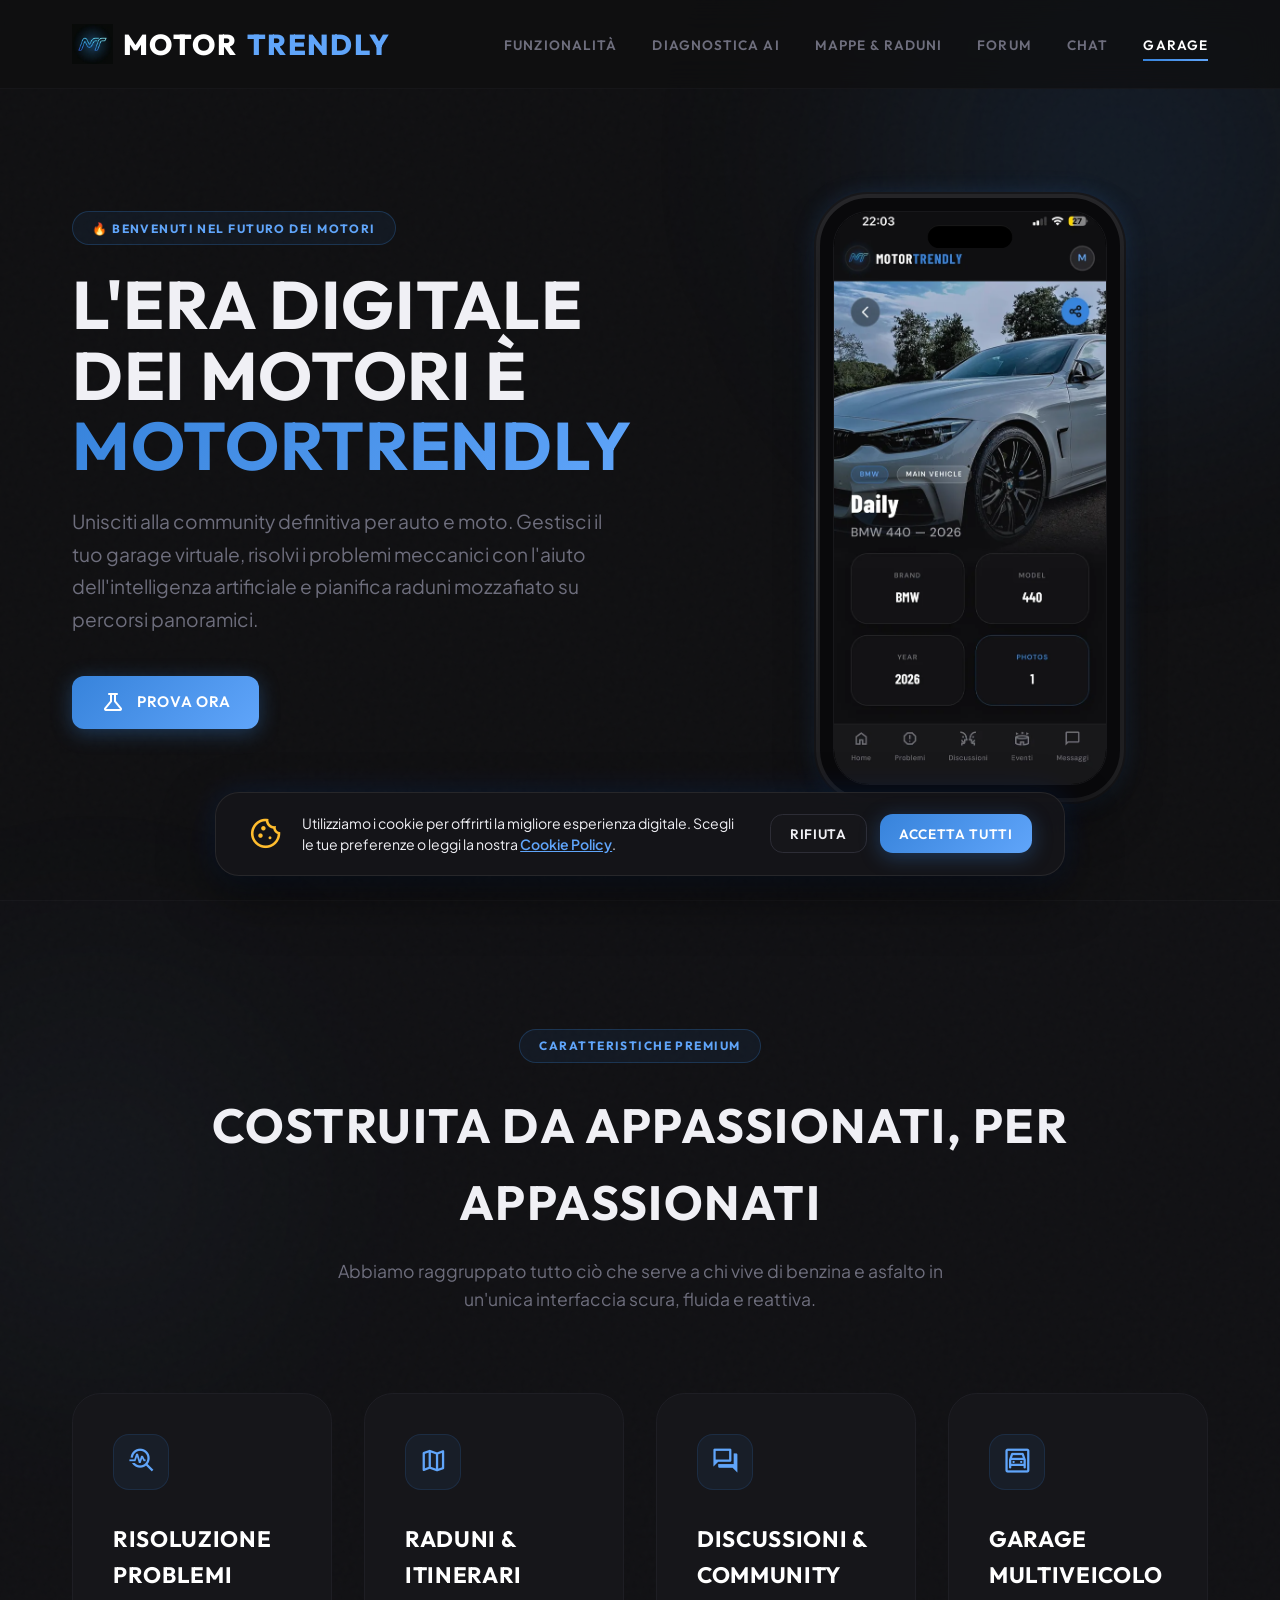
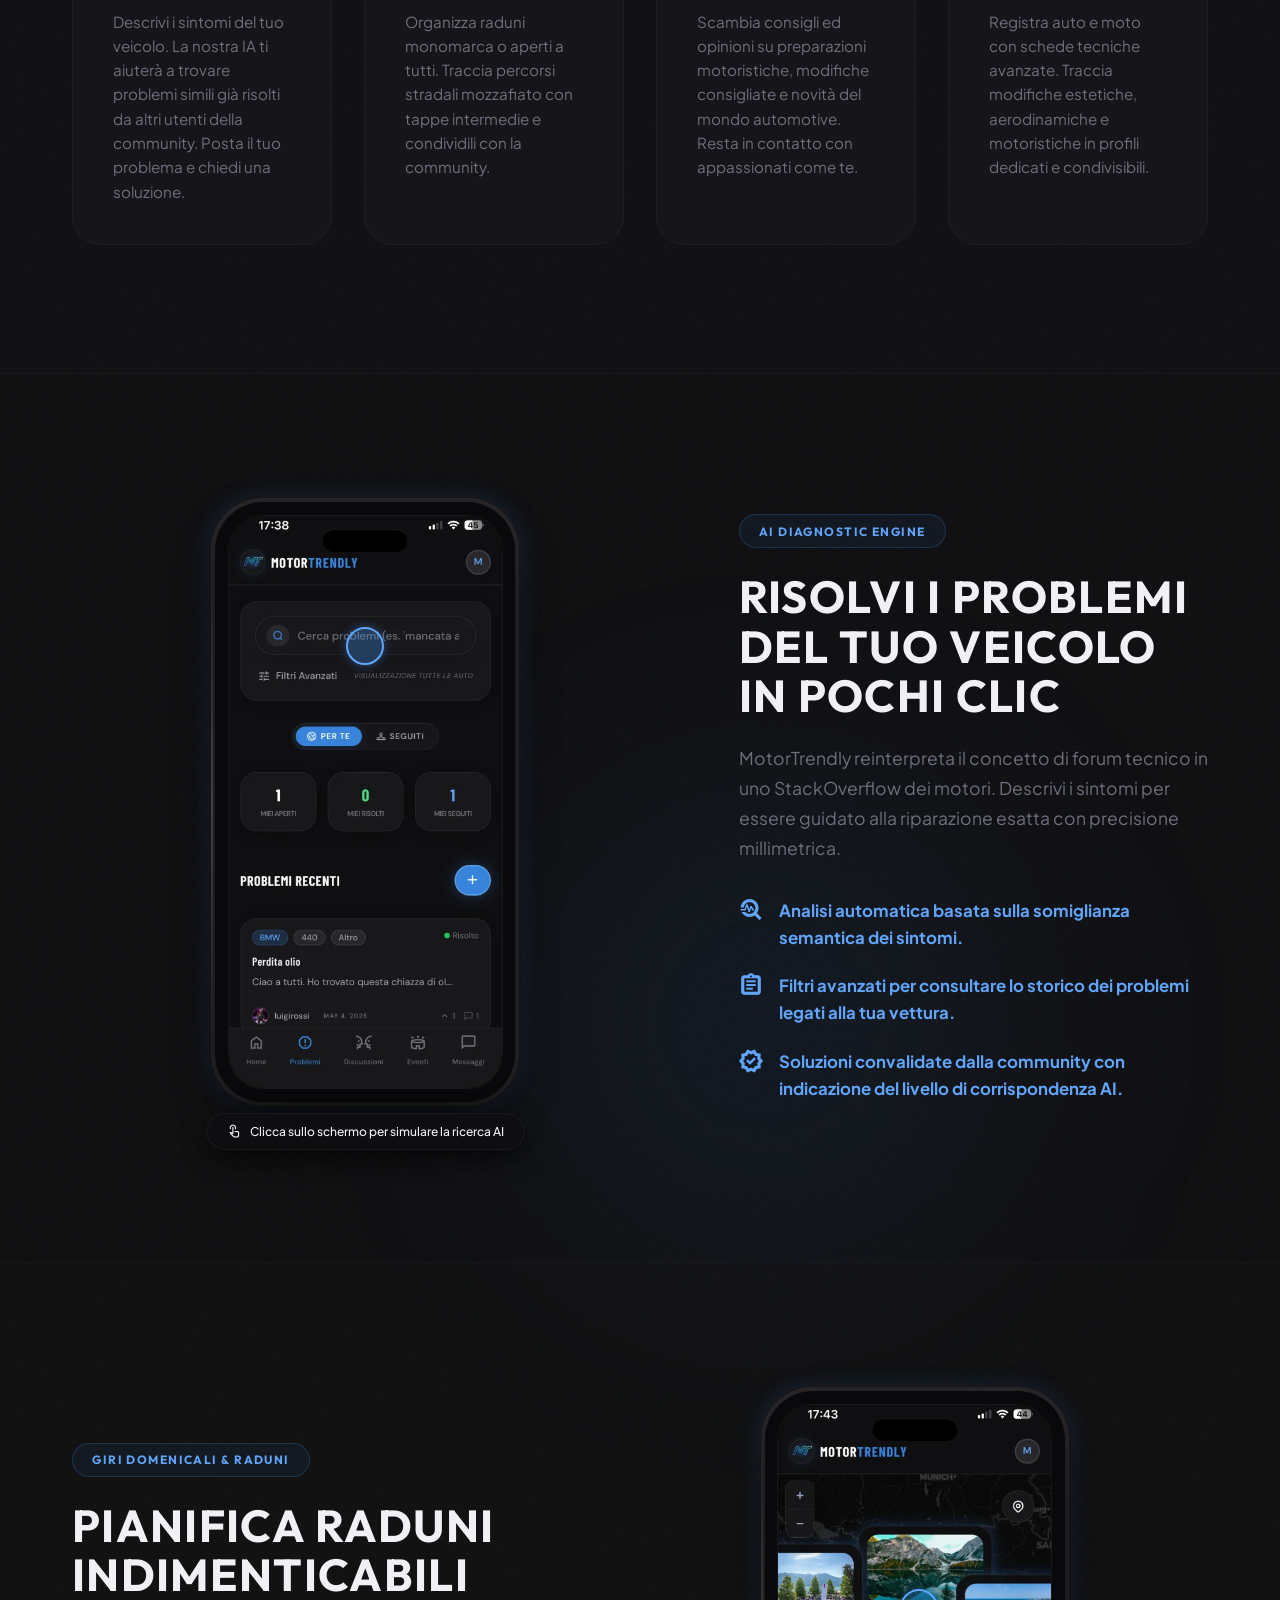
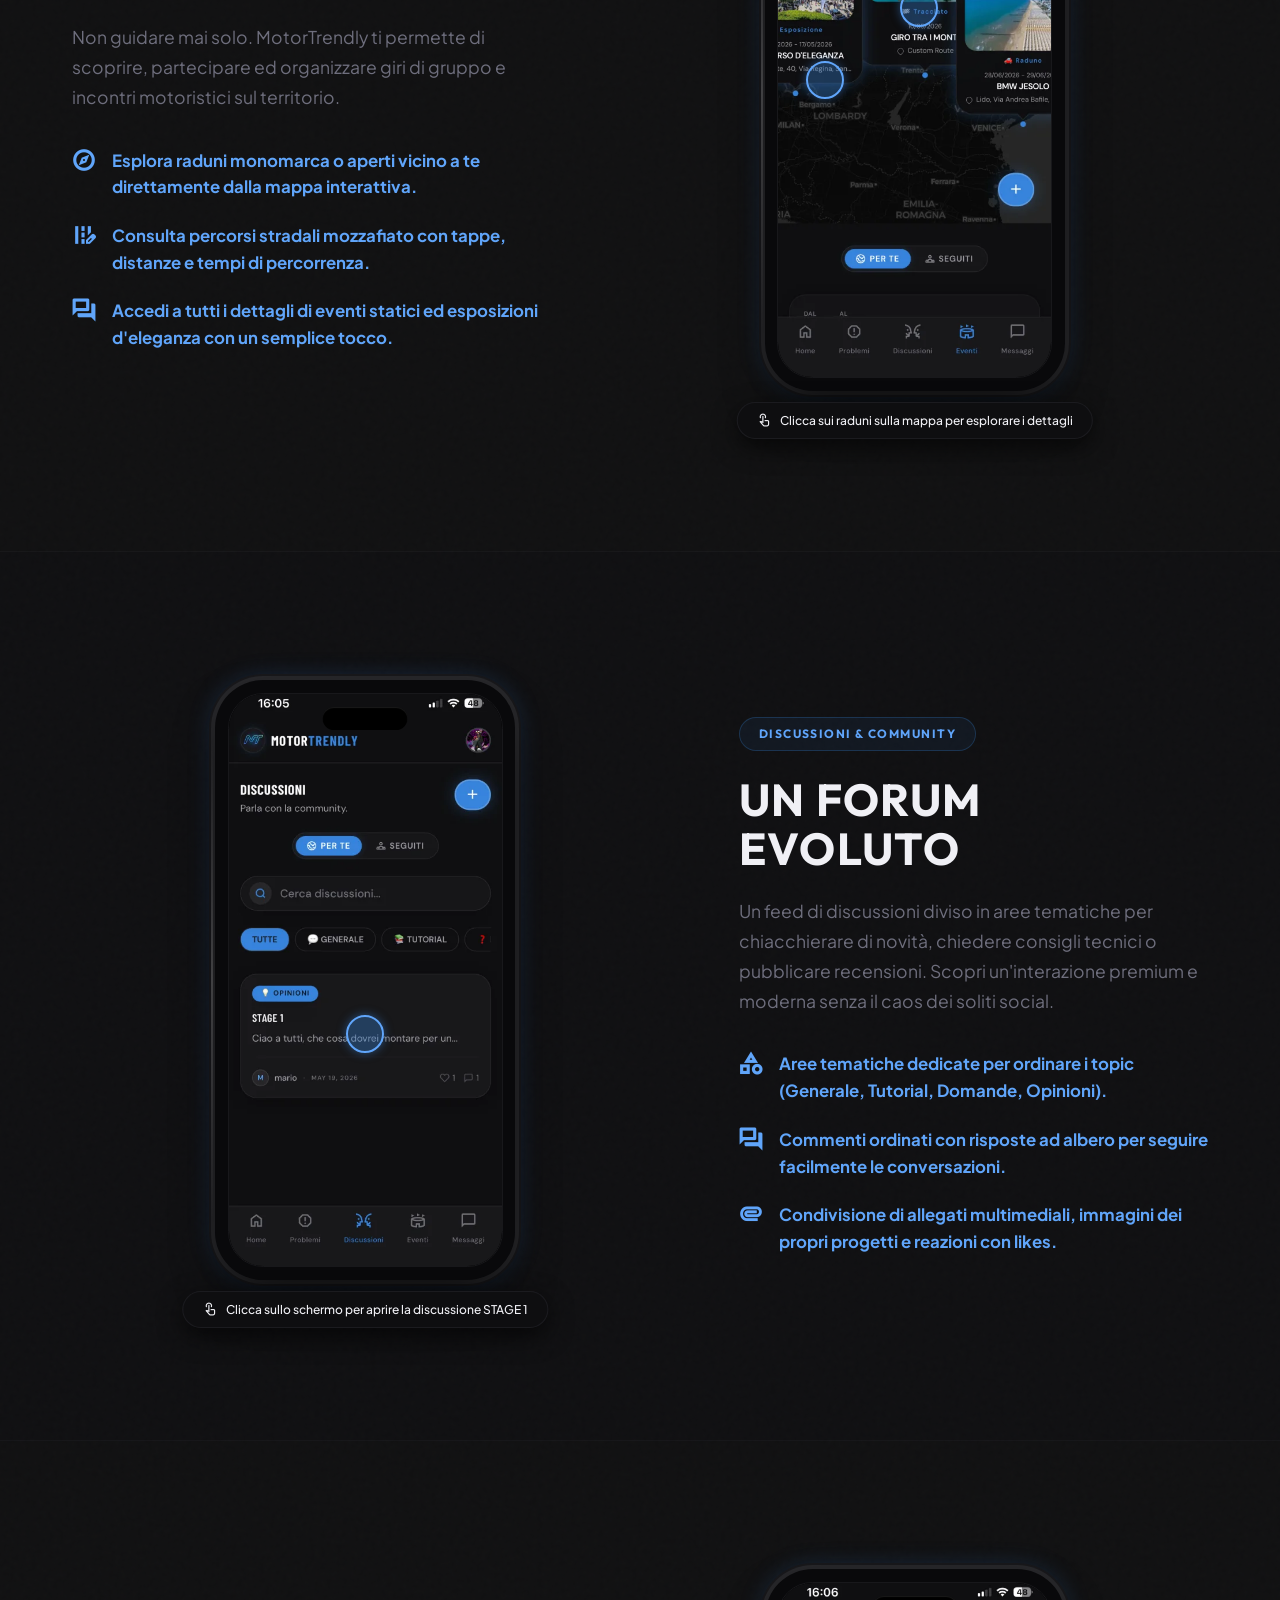
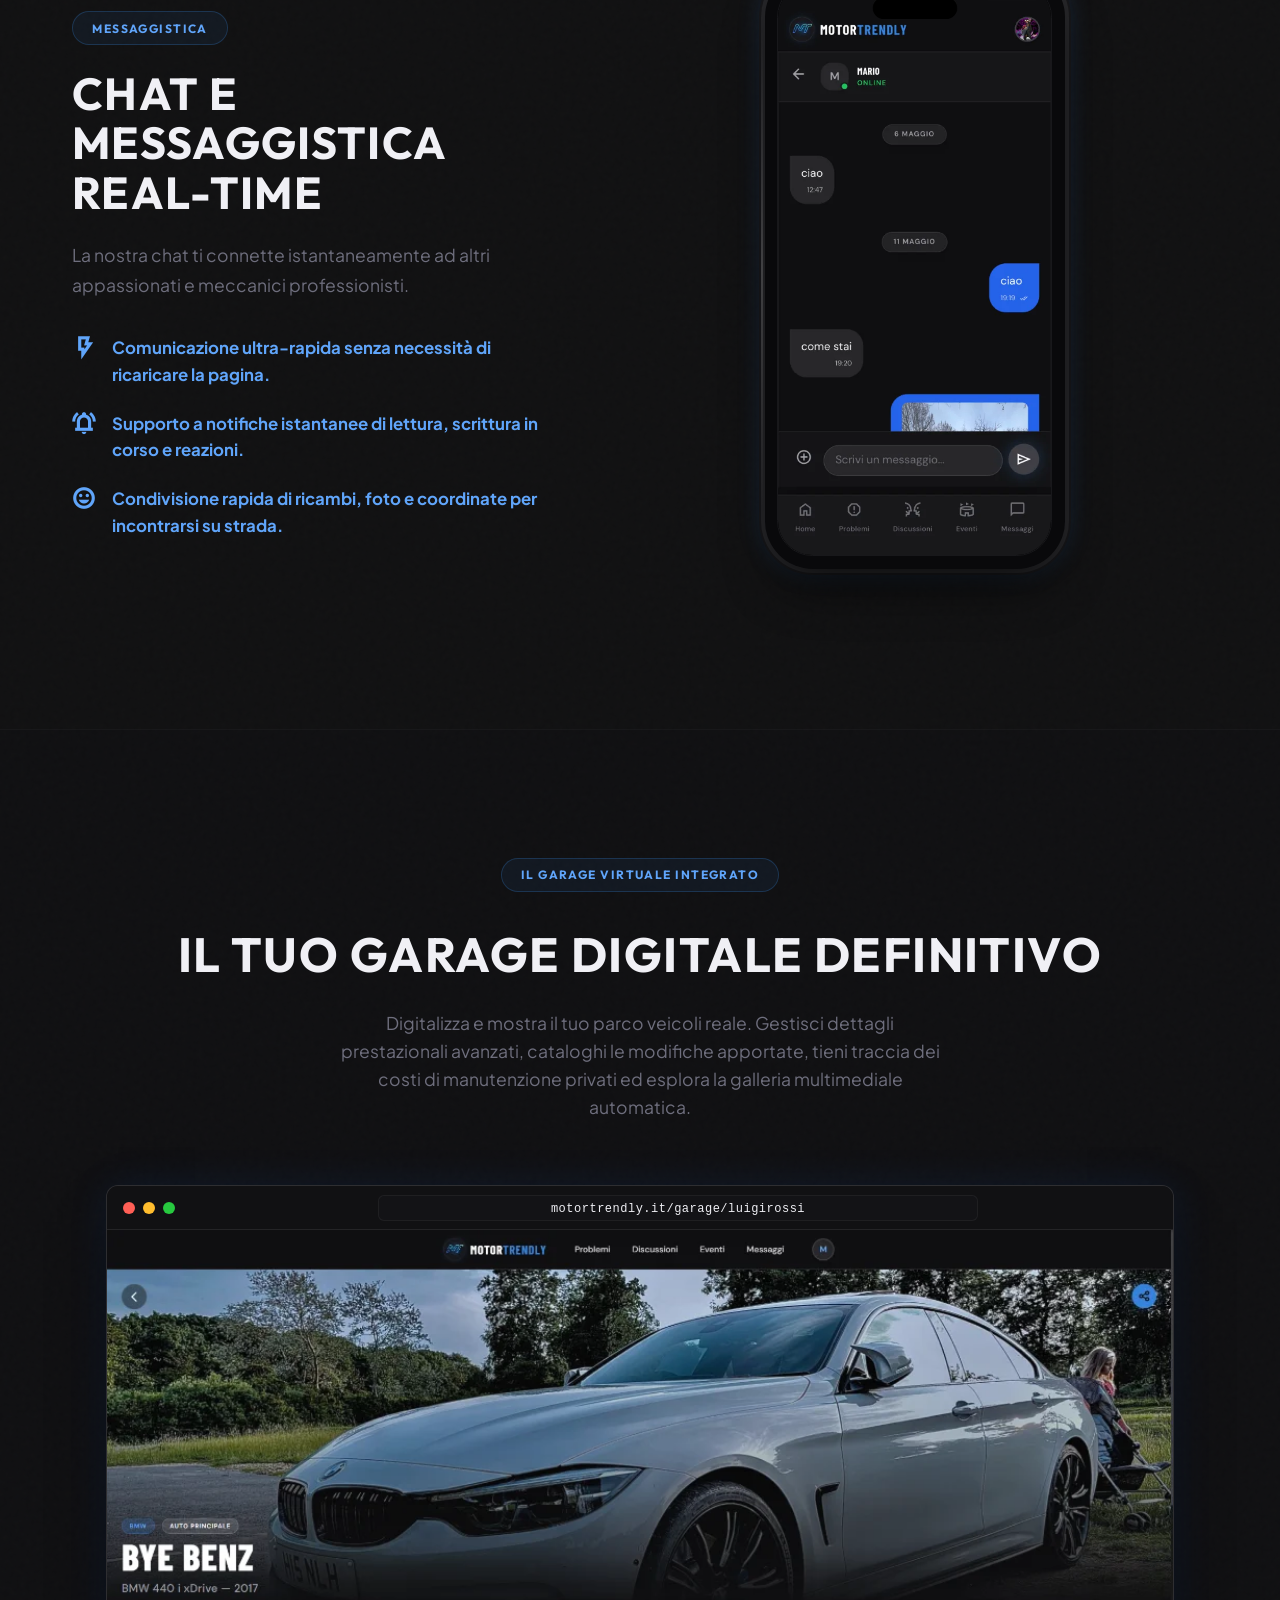
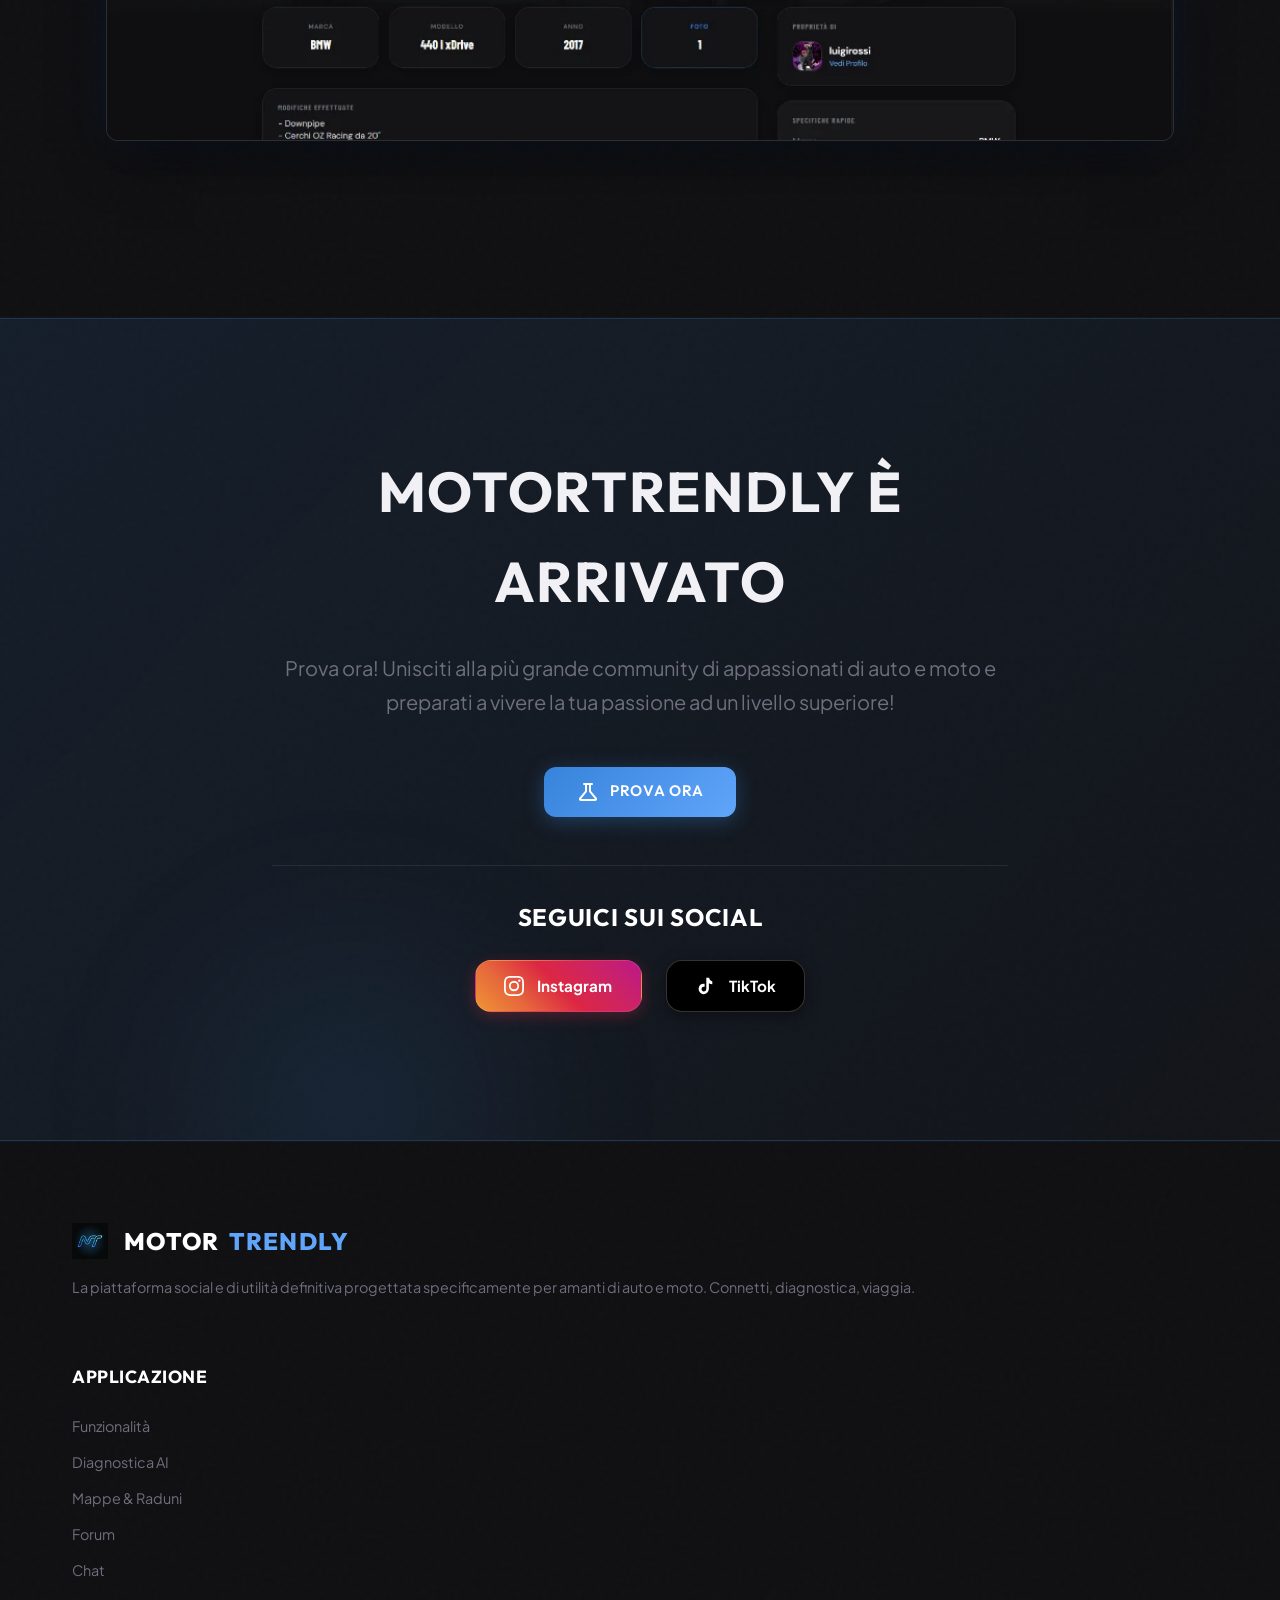
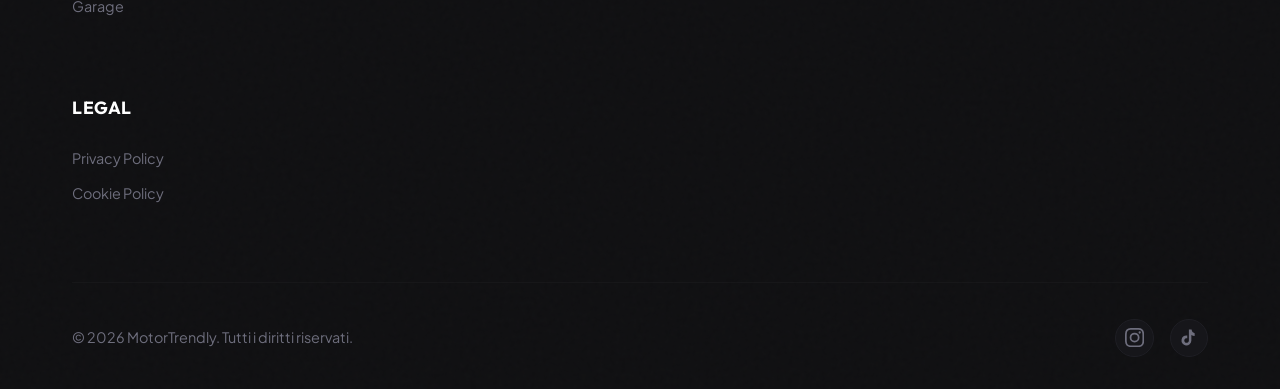
==== commit 76bb032e: "Improve performance" ====
--- a/index.html
+++ b/index.html
@@ -13,14 +13,24 @@
     content="motortrendly, garage auto, officina ai, raduni auto, percorsi moto, community motori, events, forum, chat, garage, eventi, percorsi, diagnostica, ai">
   <meta name="author" content="MotorTrendly Team">
 
-  <!-- Google Fonts & Material Symbols -->
+  <!-- Preconnect to Google Fonts and gstatic -->
   <link rel="preconnect" href="https://fonts.googleapis.com">
   <link rel="preconnect" href="https://fonts.gstatic.com" crossorigin>
-  <link
-    href="https://fonts.googleapis.com/css2?family=Outfit:wght@300;400;500;600;700;800&family=Plus+Jakarta+Sans:wght@300;400;500;600;700;800&display=swap"
-    rel="stylesheet">
-  <link rel="stylesheet"
-    href="https://fonts.googleapis.com/css2?family=Material+Symbols+Outlined:opsz,wght,FILL,GRAD@20..48,100..700,0..1,-50..200" />
+
+  <!-- Preload LCP Image -->
+  <link rel="preload" href="assets/motortrendly_app_screen.webp" as="image" type="image/webp" fetchpriority="high">
+
+  <!-- Preload & Asynchronously load Outfit and Plus Jakarta Sans -->
+  <link rel="preload" href="https://fonts.googleapis.com/css2?family=Outfit:wght@300;400;500;600;700;800&family=Plus+Jakarta+Sans:wght@300;400;500;600;700;800&display=swap" as="style" onload="this.onload=null;this.rel='stylesheet'">
+  <noscript>
+    <link rel="stylesheet" href="https://fonts.googleapis.com/css2?family=Outfit:wght@300;400;500;600;700;800&family=Plus+Jakarta+Sans:wght@300;400;500;600;700;800&display=swap">
+  </noscript>
+
+  <!-- Preload & Asynchronously load Material Symbols -->
+  <link rel="preload" href="https://fonts.googleapis.com/css2?family=Material+Symbols+Outlined:opsz,wght,FILL,GRAD@20..48,100..700,0..1,-50..200" as="style" onload="this.onload=null;this.rel='stylesheet'">
+  <noscript>
+    <link rel="stylesheet" href="https://fonts.googleapis.com/css2?family=Material+Symbols+Outlined:opsz,wght,FILL,GRAD@20..48,100..700,0..1,-50..200">
+  </noscript>
 
   <!-- CSS Stylesheet -->
   <link rel="stylesheet" href="style.min.css">
@@ -34,7 +44,7 @@
       <div class="preloader-spinner-wrapper">
         <div class="preloader-spinner"></div>
         <div class="preloader-spinner-inner"></div>
-        <img src="assets/logo.png" alt="MotorTrendly Preloader Logo" class="preloader-logo">
+        <img src="assets/logo.webp" alt="MotorTrendly Preloader Logo" class="preloader-logo" width="256" height="248">
       </div>
       <div class="preloader-text-glow">Motor<span class="logo-text-highlight">Trendly</span></div>
       <div class="preloader-status">
@@ -52,7 +62,7 @@
   <header id="header">
     <div class="container header-container">
       <a href="#" class="logo">
-        <img src="assets/logo.png" alt="MotorTrendly Logo" class="logo-img">
+        <img src="assets/logo.webp" alt="MotorTrendly Logo" class="logo-img" width="256" height="248">
         Motor<span class="logo-text-highlight">Trendly</span>
       </a>
       <ul class="nav-links" id="nav-links">
@@ -72,6 +82,7 @@
     </div>
   </header>
 
+  <main>
   <!-- Hero Section -->
   <section class="hero">
     <div class="container hero-grid">
@@ -94,7 +105,7 @@
           <div class="iphone-bezel">
             <div class="iphone-screen">
               <div class="iphone-dynamic-island"></div>
-              <img src="assets/motortrendly_app_screen.png" alt="MotorTrendly App Screen" class="iphone-screen-img">
+              <img src="assets/motortrendly_app_screen.webp" alt="MotorTrendly App Screen" class="iphone-screen-img" fetchpriority="high" width="585" height="1266">
             </div>
           </div>
         </div>
@@ -164,15 +175,15 @@
 
               <!-- Screen 1: Search Panel -->
               <div class="iphone-screen-view active" id="diag-view-1">
-                <img src="assets/diagnostics_screen_1.png" alt="MotorTrendly Diagnostics Search"
-                  class="iphone-screen-img">
+                <img src="assets/diagnostics_screen_1.webp" alt="MotorTrendly Diagnostics Search"
+                  class="iphone-screen-img" width="473" height="1024">
                 <div class="hotspot-pulse search-hotspot" title="Clicca per cercare"></div>
               </div>
 
               <!-- Screen 2: Results Panel -->
               <div class="iphone-screen-view" id="diag-view-2">
-                <img src="assets/diagnostics_screen_2.png" alt="MotorTrendly Diagnostics Results"
-                  class="iphone-screen-img">
+                <img src="assets/diagnostics_screen_2.webp" alt="MotorTrendly Diagnostics Results"
+                  class="iphone-screen-img" width="473" height="1024">
                 <div class="hotspot-pulse reset-hotspot" title="Clicca per resettare"></div>
               </div>
 
@@ -229,7 +240,7 @@
 
               <!-- Screen 1: Explore Map View -->
               <div class="iphone-screen-view active" id="event-view-1">
-                <img src="assets/events_screen_1.png" alt="MotorTrendly Explore Events" class="iphone-screen-img">
+                <img src="assets/events_screen_1.webp" alt="MotorTrendly Explore Events" class="iphone-screen-img" width="473" height="1024">
                 <!-- Hotspot to Route Detail -->
                 <div class="hotspot-pulse route-hotspot" onclick="showEventScreen(2)"
                   title="Clicca per visualizzare l'itinerario"></div>
@@ -240,14 +251,14 @@
 
               <!-- Screen 2: Interactive Route Map -->
               <div class="iphone-screen-view" id="event-view-2">
-                <img src="assets/events_screen_2.png" alt="MotorTrendly Route Map" class="iphone-screen-img">
+                <img src="assets/events_screen_2.webp" alt="MotorTrendly Route Map" class="iphone-screen-img" width="473" height="1024">
                 <div class="hotspot-pulse back-hotspot" onclick="showEventScreen(1)"
                   title="Torna alla mappa principale"></div>
               </div>
 
               <!-- Screen 3: Static Rally Detail -->
               <div class="iphone-screen-view" id="event-view-3">
-                <img src="assets/events_screen_3.png" alt="MotorTrendly Rally Details" class="iphone-screen-img">
+                <img src="assets/events_screen_3.webp" alt="MotorTrendly Rally Details" class="iphone-screen-img" width="473" height="1024">
                 <div class="hotspot-pulse back-hotspot" onclick="showEventScreen(1)"
                   title="Torna alla mappa principale"></div>
               </div>
@@ -276,13 +287,13 @@
 
               <!-- Screen 1: Discussion List -->
               <div class="iphone-screen-view active" id="forum-view-1">
-                <img src="assets/forum_screen_1.png" alt="MotorTrendly Forum List" class="iphone-screen-img">
+                <img src="assets/forum_screen_1.webp" alt="MotorTrendly Forum List" class="iphone-screen-img" width="473" height="1024">
                 <div class="hotspot-pulse forum-card-hotspot" title="Clicca per aprire la discussione STAGE 1"></div>
               </div>
 
               <!-- Screen 2: Discussion Detail -->
               <div class="iphone-screen-view" id="forum-view-2">
-                <img src="assets/forum_screen_2.png" alt="MotorTrendly Forum Detail" class="iphone-screen-img">
+                <img src="assets/forum_screen_2.webp" alt="MotorTrendly Forum Detail" class="iphone-screen-img" width="473" height="1024">
                 <div class="hotspot-pulse forum-back-hotspot" title="Torna alla lista discussioni"></div>
               </div>
 
@@ -340,7 +351,7 @@
 
               <!-- Chat Screen -->
               <div class="iphone-screen-view active">
-                <img src="assets/chat_screen.png" alt="MotorTrendly Live Chat" class="iphone-screen-img">
+                <img src="assets/chat_screen.webp" alt="MotorTrendly Live Chat" class="iphone-screen-img" width="473" height="1024">
               </div>
 
             </div>
@@ -373,8 +384,8 @@
             <div class="desktop-address-bar">motortrendly.it/garage/luigirossi</div>
           </div>
           <div class="desktop-screen">
-            <img src="assets/garage_screen.png" alt="MotorTrendly Garage Widescreen Desktop View"
-              class="desktop-screen-img">
+            <img src="assets/garage_screen.webp" alt="MotorTrendly Garage Widescreen Desktop View"
+              class="desktop-screen-img" width="1024" height="490">
           </div>
         </div>
       </div>
@@ -419,6 +430,7 @@
       </div>
     </div>
   </section>
+  </main>
 
   <!-- Footer -->
   <footer>
@@ -426,8 +438,8 @@
       <div class="footer-grid">
         <div class="footer-col footer-about">
           <a href="#" class="logo" style="font-size: 1.5rem;">
-            <img src="assets/logo.png" alt="MotorTrendly Logo" class="logo-img"
-              style="height: 2.2rem; margin-right: 0.4rem;">
+            <img src="assets/logo.webp" alt="MotorTrendly Logo" class="logo-img"
+              style="height: 2.2rem; margin-right: 0.4rem;" width="256" height="248">
             Motor<span class="logo-text-highlight">Trendly</span>
           </a>
           <p data-i18n="footer_about">La piattaforma social e di utilità definitiva progettata specificamente per amanti
@@ -474,965 +486,7 @@
   </footer>
 
   <!-- Core Javascript Logic -->
-  <script>
-    // Mobile Hamburger Menu Toggle
-    const navToggle = document.getElementById('nav-toggle');
-    const navLinks = document.getElementById('nav-links');
-
-    if (navToggle && navLinks) {
-      navToggle.addEventListener('click', () => {
-        navToggle.classList.toggle('active');
-        navLinks.classList.toggle('open');
-        document.body.classList.toggle('no-scroll');
-      });
-
-      // Close menu when a link is clicked
-      navLinks.querySelectorAll('a').forEach(link => {
-        link.addEventListener('click', () => {
-          navToggle.classList.remove('active');
-          navLinks.classList.remove('open');
-          document.body.classList.remove('no-scroll');
-        });
-      });
-    }
-
-    /* ==========================================================================
-       1. Sticky Header & Active Navigation Highlighting
-       ========================================================================== */
-    window.addEventListener('scroll', function () {
-      const header = document.getElementById('header');
-      if (window.scrollY > 40) {
-        header.classList.add('scrolled');
-      } else {
-        header.classList.remove('scrolled');
-      }
-      highlightActiveNav();
-    });
-
-    const sections = ['features', 'diagnostics', 'events', 'forum', 'chat', 'garage'];
-    function highlightActiveNav() {
-      let scrollPos = window.scrollY + 200;
-      sections.forEach(id => {
-        const el = document.getElementById(id);
-        const navEl = document.getElementById('nav-link-' + id);
-        if (el && navEl) {
-          if (scrollPos >= el.offsetTop && scrollPos < (el.offsetTop + el.offsetHeight)) {
-            document.querySelectorAll('.nav-links a').forEach(a => a.classList.remove('active'));
-            navEl.classList.add('active');
-          }
-        }
-      });
-    }
-
-    /* ==========================================================================
-       2. Dynamic i18n Translation Engine (IT / EN)
-       ========================================================================== */
-    let currentLanguage = 'it';
-
-    // Extracted dictionary
-    const i18nData = {
-      it: {
-        nav_features: "Funzionalità",
-        nav_diagnostics: "Diagnostica AI",
-        nav_events: "Mappe & Raduni",
-        nav_forum: "Forum & Chat",
-        nav_garage: "Il Garage",
-        btn_download: "Scarica l'App",
-        hero_badge: "🔥 Benvenuti nel Futuro dei Motori",
-        hero_title: "L'era digitale dei motori è <span class=\"text-gradient\">MotorTrendly</span>",
-        hero_desc: "Unisciti alla community definitiva per auto e moto. Gestisci il tuo garage virtuale, risolvi i problemi meccanici con l'aiuto dell'intelligenza artificiale e pianifica raduni mozzafiato su percorsi panoramici.",
-        hero_cta_soon: "Prova Ora",
-        stat_users: "Utenti Attivi",
-        stat_vehicles: "Garage Reali",
-        stat_resolved: "Guasti Risolti",
-        features_badge: "Caratteristiche Premium",
-        features_title: "Costruita da appassionati, per appassionati",
-        features_desc: "Abbiamo raggruppato tutto ciò che serve a chi vive di benzina e asfalto in un'unica interfaccia scura, fluida e reattiva.",
-        f1_title: "Garage Multiveicolo",
-        f1_desc: "Registra auto e moto con schede tecniche avanzate. Traccia modifiche estetiche, aerodinamiche e motoristiche in profili dedicati e condivisibili.",
-        f2_title: "Risoluzione Guasti con AI",
-        f2_desc: "Scansiona i codici errore o descrivi i sintomi. La nostra intelligenza artificiale incrocia i dati con soluzioni reali convalidate da esperti.",
-        f3_title: "Raduni & Itinerari",
-        f3_desc: "Organizza raduni monomarca o aperti a tutti. Traccia percorsi stradali mozzafiato con tappe intermedie e condividili con la carovana in tempo reale.",
-
-        diag_badge: "AI Diagnostic Engine",
-        diag_title: "Risolvi i problemi del tuo veicolo in pochi clic",
-        diag_desc: "MotorTrendly reinterpreta il concetto di forum tecnico in uno StackOverflow dei motori. Scansiona i guasti o descrivi i sintomi per essere guidato alla riparazione esatta.",
-        diag_bullet_1: "Analisi automatica basata sulla somiglianza dei sintomi.",
-        diag_bullet_2: "Wizard guidato in 5 passi per descrivere un'anomalia con foto e video.",
-        diag_bullet_3: "Soluzioni convalidate con upvotes, downvotes e il badge \"Soluzione Accettata\".",
-
-        wiz_step_1: "Mezzo",
-        wiz_step_2: "Sintomo",
-        wiz_step_3: "Modulo",
-        wiz_step_4: "Analisi",
-        wiz_step_5: "Diagnosi",
-        wiz_title_1: "Seleziona il tipo di veicolo interessato:",
-        wiz_opt_car: "Automobile",
-        wiz_opt_bike: "Motocicletta",
-        wiz_title_2: "Quali sintomi manifesta il veicolo?",
-        wiz_title_3: "Seleziona l'area o il componente specifico:",
-        wiz_scan_title: "Elaborazione Semantica AI...",
-        wiz_scan_sub: "Analisi similarity score sul database globale MotorTrendly",
-        wiz_accepted_sol_lbl: "Soluzione Accettata",
-        btn_reset_wizard: "Riavvia",
-
-        events_badge: "Giri domenicali & Raduni",
-        events_title: "Pianifica raduni indimenticabili",
-        events_desc: "Non guidare mai solo. MotorTrendly ti permette di scoprire, partecipare ed organizzare giri di gruppo e raduni turistici sul territorio.",
-        events_bullet_1: "Esplora raduni monomarca o aperti vicino a te.",
-        events_bullet_2: "Disegna mappe dettagliate con punti di partenza, tappe e arrivo.",
-        events_bullet_3: "Comunica in tempo reale con i partecipanti tramite bacheca e chat dedicate.",
-        lbl_organizer_feed: "Bacheca Organizzatore",
-        lbl_community_chat: "Discussione Raduno",
-        map_org_name: "Stefano R. (Organizzatore)",
-        map_time_just_now: "Adesso",
-        map_org_body_1: "Attenzione: asfalto umido sul Passo San Marco. Si consiglia prudenza e andatura moderata nella discesa.",
-        map_org_body_2: "Posti limitati aggiornati a 20 max per coordinare al meglio il pranzo in vetta. Ammesse solo Porsche 911/Cayman/Boxster.",
-        map_comm_body_1: "Ci aggreghiamo all'autogrill di Sondrio Est per fare benzina insieme alle 8:30? 🚀",
-        map_comm_body_2: "Porsche GT4 pronta. Gomme nuove montate ieri, non vedo l'ora di affrontare i tornanti! 😍",
-
-        forum_badge: "Discussioni & Community",
-        forum_title: "Un Forum evoluto e fluido",
-        forum_desc: "Un feed fluido diviso in aree tematiche per chiacchierare di novità, chiedere opinioni o pubblicare guide. Scopri un'interazione premium e moderna senza il caos dei soliti social.",
-        forum_bullet_1: "Aree tematiche dedicate: Generale, Tutorial, Domande, Opinioni.",
-        forum_bullet_2: "Commenti nidificati per conversazioni ordinate e menzioni degli utenti.",
-        forum_bullet_3: "Supporto ad allegati multimediali e reazioni per premiare i contenuti migliori.",
-        forum_pill_tut: "Tutorial",
-        forum_pill_ques: "Domande",
-        forum_pill_op: "Opinioni",
-        forum_replies_count: "Risposte",
-        forum_post_t1: "Come pulire correttamente i freni in ceramica",
-        forum_body_t1: "Una guida passo-passo sui detergenti sicuri da utilizzare per evitare di danneggiare lo strato protettivo dei dischi carboceramici...",
-        forum_post_t2: "Pirelli Diablo Rosso IV vs Metzeler M9 RR",
-        forum_body_t2: "Cosa consigliate per un utilizzo prettamente stradale sportivo su una Ducati Panigale? Cerco grip sul bagnato e rapidità di riscaldamento.",
-
-        chat_badge: "Messaggistica SignalR",
-        chat_title: "Chat e messaggistica real-time",
-        chat_desc: "Basata su tecnologia di comunicazione bidirezionale istantanea SignalR, la nostra chat ti connette istantaneamente ad altri appassionati e meccanici professionisti.",
-        chat_bullet_1: "Comunicazione ultra-rapida senza necessità di ricaricare la pagina.",
-        chat_bullet_2: "Supporto a notifiche istantanee di lettura, scrittura in corso e reazioni.",
-        chat_bullet_3: "Condivisione rapida di ricambi, foto e coordinate per incontrarsi su strada.",
-        chat_status_online: "Online",
-        chat_incoming_msg_1: "Ciao! Ho visto il tuo garage MotorTrendly. La Porsche 911 GT3 RS monta lo scarico Akrapovič plug&play o hai dovuto rimappare per la garanzia?",
-        chat_quick_replies_title: "Risposte Rapide (Simulatore)",
-        chat_q1: "Plug&play assoluto, sound incredibile!",
-        chat_q2: "Ho fatto una mappa soft per sicurezza.",
-        chat_q3: "Ciao! Ti lascio il contatto del preparatore.",
-        chat_reply_text_1: "Monta plug&play in modo perfetto, il sound in titanio è letteralmente ultraterreno e non perdi la garanzia ufficiale Approved! 😉",
-        chat_reply_text_2: "Monta fisicamente plug&play, ma ti consiglio una rimappatura soft della centralina per ottimizzare le curve di coppia e non avere spie. 🛠️",
-        chat_reply_text_3: "Monta tranquillamente. Ti lascio il contatto del preparatore autorizzato che ha seguito il mio garage, fa un lavoro eccezionale! 🚀",
-        chat_incoming_response: "Spettacolo! Grazie mille per le info super precise. Aggiorno subito la mia wishlist nel garage! 🔥",
-
-        garage_badge: "Il Garage Virtuale Integrato",
-        garage_title: "Il tuo garage digitale definitivo",
-        garage_desc: "Digitalizza e mostra il tuo parco veicoli reale. Gestisci dettagli prestazionali avanzati, cataloga le modifiche, tieni traccia dei costi di manutenzione privati ed esplora la galleria multimediale automatica.",
-        garage_bullet_1: "Rilevamento dinamico di moto ed auto con parametri specifici tramite flag isBike.",
-        garage_bullet_2: "Gestione modifiche estetiche e prestazionali con visibilità pubblica/privata.",
-        garage_bullet_3: "Storico manutenzione privato per tracciare tagliandi, riparazioni e scadenze.",
-        garage_bullet_4: "Media Gallery automatica con caroselli e uploader foto interattivo.",
-        lbl_garage_demo: "Showroom Veicoli",
-        lbl_car: "Auto",
-        lbl_bike: "Moto",
-        lbl_garage_specs: "Scheda Tecnica",
-        lbl_garage_mods: "Modifiche",
-        lbl_garage_maint: "Manutenzione",
-        lbl_hp: "Potenza (CV)",
-        lbl_torque: "Coppia (Nm)",
-        lbl_acc: "0-100 km/h",
-        lbl_garage_highlight: "Highlight del Garage:",
-        lbl_garage_highlight_car: "Registrato e tracciato come veicolo primario per raduni ed eventi track-day.",
-        lbl_garage_highlight_bike: "Utilizzato per giri domenicali alpini. Trattamento ceramico completo applicato sulla carena.",
-        lbl_private_log: "REGISTRO PRIVATO UTENTE",
-        lbl_th_date: "Data",
-        lbl_th_desc: "Intervento",
-        lbl_th_cost: "Costo",
-        lbl_th_status: "Stato",
-        lbl_garage_uploader: "Trascina o clicca qui per caricare foto",
-        lbl_garage_uploader_limit: "PNG, JPG fino a 10MB (Simulato)",
-        lbl_uploading: "Caricamento in corso...",
-        lbl_upload_success: "Caricamento completato con successo!",
-
-        cta_title: "Pronto a salire a bordo?",
-        cta_desc: "Scarica MotorTrendly sul tuo dispositivo ed entra a far parte della più grande community di appassionati di auto e moto in Europa. L'app è completamente gratuita.",
-        footer_about: "La piattaforma social e di utilità definitiva progettata specificamente per amanti di auto e moto. Connetti, diagnostica, viaggia.",
-        footer_app: "Applicazione",
-        footer_support: "Supporto",
-        footer_legal: "Legal",
-        footer_help: "Centro Assistenza",
-        footer_guidelines: "Linee Guida Community",
-        footer_bug: "Segnala bug",
-        footer_contacts: "Contatti",
-        footer_privacy: "Privacy Policy",
-        footer_cookie: "Cookie Policy",
-        footer_terms: "Termini di Servizio"
-      },
-    };
-
-    function updatePageLanguage() {
-      document.documentElement.lang = 'it';
-
-      // Translate all data-i18n items
-      document.querySelectorAll('[data-i18n]').forEach(element => {
-        const key = element.getAttribute('data-i18n');
-        if (i18nData[currentLanguage][key]) {
-          element.innerHTML = i18nData[currentLanguage][key];
-        }
-      });
-
-      // Update placeholders or dynamic text
-      if (activeWizardVehicle) {
-        loadWizardSymptoms();
-        loadWizardComponents();
-      }
-    }
-
-    /* ==========================================================================
-       3. Widget 1: Dynamic AI Diagnostics & 5-Step Wizard
-       ========================================================================== */
-    let activeWizardVehicle = null;
-    let selectedSymptom = '';
-    let selectedComponent = '';
-    let wizardStep = 1;
-
-    const wizardSymptoms = {
-      auto: {
-        it: ["Mancata accensione a freddo", "Fumo grigio dallo scarico", "Fischio freni ad alta velocità", "Spia motore accesa fisso"],
-        en: ["Cold engine misfiring", "Grey exhaust smoke", "High-speed brake squeal", "Solid check engine light"]
-      },
-      moto: {
-        it: ["Perdita olio stelo forcella", "Difficoltà avviamento a caldo", "Strappi della catena ai bassi", "Taglio trazione improvviso"],
-        en: ["Fork seal oil leak", "Hot start difficulties", "Low-rpm chain jerk", "Sudden traction cut-off"]
-      }
-    };
-
-    const wizardComponents = {
-      auto: {
-        it: [
-          { name: "Bobine / Candele", icon: "bolt" },
-          { name: "Turbocompressore", icon: "speed" },
-          { name: "Freni Ceramici", icon: "album" },
-          { name: "Sensore O2 / Lambda", icon: "sensors" }
-        ],
-        en: [
-          { name: "Ignition Coils / Plugs", icon: "bolt" },
-          { name: "Turbocharger", icon: "speed" },
-          { name: "Ceramic Brakes", icon: "album" },
-          { name: "O2 Sensor / Lambda", icon: "sensors" }
-        ]
-      },
-      moto: {
-        it: [
-          { name: "Sospensioni Ohlins", icon: "construction" },
-          { name: "Iniezione Elettronica", icon: "settings_input_component" },
-          { name: "Trasmissione / Catena", icon: "settings" },
-          { name: "Piattaforma IMU AI", icon: "psychology" }
-        ],
-        en: [
-          { name: "Ohlins Suspension", icon: "construction" },
-          { name: "Electronic Injection", icon: "settings_input_component" },
-          { name: "Transmission / Chain", icon: "settings" },
-          { name: "AI IMU Platform", icon: "psychology" }
-        ]
-      }
-    };
-
-    const wizardDiagnosticsData = {
-      auto: {
-        "Bobine / Candele": {
-          it: {
-            title: "Mancata accensione cilindro 3",
-            score: "98% Somiglianza",
-            desc: "Sintomi rilevati: Vuoti di erogazione e minimo ruvido a freddo. Centralina registra errore OBD: P0303.",
-            solution: "Sostituzione bobina di accensione del cilindro 3 e kit candele sportive NGK Platinum."
-          },
-          en: {
-            title: "Cylinder 3 Misfiring",
-            score: "98% Similarity",
-            desc: "Detected symptoms: Cold hesitation and rough idle. OBD registers fault code: P0303.",
-            solution: "Replace ignition coil for cylinder 3 and fit NGK Platinum sport spark plugs."
-          }
-        },
-        "Turbocompressore": {
-          it: {
-            title: "Attuatore Wastegate bloccato",
-            score: "85% Somiglianza",
-            desc: "Sintomi rilevati: Pressione turbo insufficiente ad alti regimi. Errore OBD: P0299.",
-            solution: "Lubrificazione snodo attuatore o sostituzione solenoide controllo wastegate N75."
-          },
-          en: {
-            title: "Stuck Wastegate Actuator",
-            score: "85% Similarity",
-            desc: "Detected symptoms: Underboost pressure at high rpm. OBD code: P0299.",
-            solution: "Lubricate actuator pivot joints or replace N75 wastegate control solenoid."
-          }
-        }
-      },
-      moto: {
-        "Sospensioni Ohlins": {
-          it: {
-            title: "Paraolio stelo usurato",
-            score: "92% Somiglianza",
-            desc: "Sintomi rilevati: Tracce di olio sullo stelo sinistro e perdita di freno idraulico in compressione.",
-            solution: "Sostituzione paraolio ad alto scorrimento SKF e ripristino olio forcella Ohlins originale."
-          },
-          en: {
-            title: "Worn Fork Seal",
-            score: "92% Similarity",
-            desc: "Detected symptoms: Oil rings on left fork inner tube, lack of compression damping.",
-            solution: "Replace oil seal with high-slide SKF seal and refill with original Ohlins fork fluid."
-          }
-        }
-      }
-    };
-
-    function selectWizardVehicle(type) {
-      activeWizardVehicle = type;
-      loadWizardSymptoms();
-      loadWizardComponents();
-      goToWizardStep(2);
-    }
-
-    function loadWizardSymptoms() {
-      const container = document.getElementById('symptom-list-container');
-      container.innerHTML = '';
-      const list = wizardSymptoms[activeWizardVehicle][currentLanguage];
-      list.forEach(symptom => {
-        const item = document.createElement('div');
-        item.className = 'wizard-symptom-item';
-        item.innerHTML = `
-          <span>${symptom}</span>
-          <span class="material-symbols-outlined icon-arrow">arrow_forward</span>
-        `;
-        item.onclick = () => selectWizardSymptom(symptom);
-        container.appendChild(item);
-      });
-    }
-
-    function selectWizardSymptom(symptom) {
-      selectedSymptom = symptom;
-      goToWizardStep(3);
-    }
-
-    function loadWizardComponents() {
-      const container = document.getElementById('component-list-container');
-      container.innerHTML = '';
-      const list = wizardComponents[activeWizardVehicle][currentLanguage];
-      list.forEach(component => {
-        const item = document.createElement('div');
-        item.className = 'wizard-option-btn';
-        item.innerHTML = `
-          <span class="material-symbols-outlined">${component.icon}</span>
-          <span>${component.name}</span>
-        `;
-        item.onclick = () => selectWizardComponent(component.name);
-        container.appendChild(item);
-      });
-    }
-
-    function selectWizardComponent(component) {
-      selectedComponent = component;
-      goToWizardStep(4);
-
-      // Simulate AI Scanning progress bar
-      const fill = document.getElementById('scan-progress-fill');
-      fill.style.width = '0%';
-      let width = 0;
-      const interval = setInterval(() => {
-        width += 5;
-        fill.style.width = width + '%';
-        if (width >= 100) {
-          clearInterval(interval);
-          setTimeout(() => {
-            showWizardDiagnosis();
-          }, 300);
-        }
-      }, 100);
-    }
-
-    function showWizardDiagnosis() {
-      // Fetch diagnosis details or fallback
-      let diag = null;
-
-      // Map components properly due to translation differences
-      let searchKey = selectedComponent;
-      if (currentLanguage === 'en') {
-        if (selectedComponent.includes("Ignition")) searchKey = "Bobine / Candele";
-        if (selectedComponent.includes("Turbocharger")) searchKey = "Turbocompressore";
-        if (selectedComponent.includes("Ohlins")) searchKey = "Sospensioni Ohlins";
-      }
-
-      if (wizardDiagnosticsData[activeWizardVehicle] && wizardDiagnosticsData[activeWizardVehicle][searchKey]) {
-        diag = wizardDiagnosticsData[activeWizardVehicle][searchKey][currentLanguage];
-      } else {
-        // Fallback generic diagnosis
-        diag = {
-          title: (currentLanguage === 'it') ? "Anomalia Generica Rilevata" : "Generic Anomaly Detected",
-          score: "78% Somiglianza",
-          desc: (currentLanguage === 'it') ? "Sintomo analizzato con logica probabilistica basata su vettorializzazione sintomatica." : "Symptom analyzed with probabilistic logic based on symptomatic vectorization.",
-          solution: (currentLanguage === 'it') ? "Verifica cablaggi elettrici e pulizia sensori di flusso." : "Verify electrical wiring and clean flow sensors."
-        };
-      }
-
-      document.getElementById('wiz-res-title').innerText = diag.title;
-      document.getElementById('wiz-res-score').innerText = diag.score;
-      document.getElementById('wiz-res-desc').innerText = diag.desc;
-      document.getElementById('wiz-res-sol').innerText = diag.solution;
-
-      // Reset upvote button
-      const upBtn = document.getElementById('wiz-upvote-btn');
-      upBtn.classList.remove('upvoted');
-      document.getElementById('wiz-upvote-count').innerText = "142";
-
-      goToWizardStep(5);
-    }
-
-    function upvoteWizardSolution() {
-      const upBtn = document.getElementById('wiz-upvote-btn');
-      const countEl = document.getElementById('wiz-upvote-count');
-      if (upBtn.classList.contains('upvoted')) {
-        upBtn.classList.remove('upvoted');
-        countEl.innerText = "142";
-      } else {
-        upBtn.classList.add('upvoted');
-        countEl.innerText = "143";
-      }
-    }
-
-    function goToWizardStep(step) {
-      wizardStep = step;
-      // Update step indicator classes
-      for (let i = 1; i <= 5; i++) {
-        const ind = document.getElementById('wizard-ind-' + i);
-        const pane = document.getElementById('wizard-pane-' + i);
-
-        ind.classList.remove('active', 'completed');
-        pane.classList.remove('active');
-
-        if (i < step) {
-          ind.classList.add('completed');
-        } else if (i === step) {
-          ind.classList.add('active');
-          pane.classList.add('active');
-        }
-      }
-    }
-
-    function resetWizard() {
-      activeWizardVehicle = null;
-      selectedSymptom = '';
-      selectedComponent = '';
-      goToWizardStep(1);
-    }
-
-    /* ==========================================================================
-       4. Widget 2: Event Itinerary Map & Tabs
-       ========================================================================== */
-    function switchMapTab(tab) {
-      document.getElementById('map-tab-organizer').classList.remove('active');
-      document.getElementById('map-tab-community').classList.remove('active');
-      document.getElementById('map-feed-organizer').style.display = 'none';
-      document.getElementById('map-feed-community').style.display = 'none';
-
-      document.getElementById('map-tab-' + tab).classList.add('active');
-      document.getElementById('map-feed-' + tab).style.display = 'flex';
-    }
-
-    /* ==========================================================================
-       5. Widget 3: Forum Grid Filtering & Nested Replies
-       ========================================================================== */
-    function filterForum(category) {
-      document.querySelectorAll('.forum-filter-pill').forEach(btn => btn.classList.remove('active'));
-      document.getElementById('forum-pill-' + (category === 'all' ? 'all' : category)).classList.add('active');
-
-      document.querySelectorAll('.forum-post-card').forEach(card => {
-        if (category === 'all' || card.getAttribute('data-category') === category) {
-          card.style.display = 'flex';
-        } else {
-          card.style.display = 'none';
-        }
-      });
-    }
-
-    function toggleForumReplies(id) {
-      const panel = document.getElementById('forum-replies-' + id);
-      if (panel.style.display === 'none') {
-        panel.style.display = 'flex';
-      } else {
-        panel.style.display = 'none';
-      }
-    }
-
-    const likedPosts = {};
-    function likeForumPost(id) {
-      const btn = document.getElementById('forum-like-' + id);
-      const countEl = document.getElementById('forum-like-count-' + id);
-      let count = parseInt(countEl.innerText);
-
-      if (likedPosts[id]) {
-        btn.classList.remove('active');
-        countEl.innerText = count - 1;
-        likedPosts[id] = false;
-      } else {
-        btn.classList.add('active');
-        countEl.innerText = count + 1;
-        likedPosts[id] = true;
-      }
-    }
-
-    /* ==========================================================================
-       6. Widget 4: SignalR Live Chat Simulator
-       ========================================================================== */
-    let replySequenceActive = false;
-
-    function sendSimulatedChatMessage(replyType) {
-      if (replySequenceActive) return;
-      replySequenceActive = true;
-
-      const chatContainer = document.getElementById('chat-messages-container');
-
-      // 1. Get user selected reply
-      let quickText = '';
-      let expertText = '';
-      if (replyType === 'reply_1') {
-        quickText = i18nData[currentLanguage].chat_q1;
-        expertText = i18nData[currentLanguage].chat_reply_text_1;
-      } else if (replyType === 'reply_2') {
-        quickText = i18nData[currentLanguage].chat_q2;
-        expertText = i18nData[currentLanguage].chat_reply_text_2;
-      } else {
-        quickText = i18nData[currentLanguage].chat_q3;
-        expertText = i18nData[currentLanguage].chat_reply_text_3;
-      }
-
-      // Disable quick replies buttons during simulation
-      document.querySelectorAll('.chat-quick-btn').forEach(btn => btn.style.opacity = '0.4');
-
-      // Append Outgoing Message
-      const timeNow = new Date().toLocaleTimeString([], { hour: '2-digit', minute: '2-digit' });
-      const userBubble = document.createElement('div');
-      userBubble.className = 'chat-bubble outgoing';
-      userBubble.innerHTML = `
-        <span>${quickText}</span>
-        <div class="chat-meta">${timeNow} <span class="material-symbols-outlined" style="font-size: 0.75rem;">done_all</span></div>
-      `;
-      chatContainer.appendChild(userBubble);
-      chatContainer.scrollTop = chatContainer.scrollHeight;
-
-      // 2. Simulate Expert Typing (SignalR active indicator) after 1s
-      setTimeout(() => {
-        const typingIndicator = document.createElement('div');
-        typingIndicator.className = 'chat-typing-indicator';
-        typingIndicator.id = 'chat-typing-bubble';
-        typingIndicator.innerHTML = `
-          <div class="typing-dot"></div>
-          <div class="typing-dot"></div>
-          <div class="typing-dot"></div>
-        `;
-        chatContainer.appendChild(typingIndicator);
-        chatContainer.scrollTop = chatContainer.scrollHeight;
-
-        // 3. Append Expert Response after 2s typing
-        setTimeout(() => {
-          document.getElementById('chat-typing-bubble').remove();
-
-          const expertBubble = document.createElement('div');
-          expertBubble.className = 'chat-bubble incoming';
-          expertBubble.innerHTML = `
-            <span>${expertText}</span>
-            <div class="chat-meta">${timeNow}</div>
-            <div class="chat-bubble-reaction">❤️</div>
-          `;
-          chatContainer.appendChild(expertBubble);
-          chatContainer.scrollTop = chatContainer.scrollHeight;
-
-          // 4. Simulate a follow up reaction / notification from expert after 1.5s
-          setTimeout(() => {
-            const followUpBubble = document.createElement('div');
-            followUpBubble.className = 'chat-bubble incoming';
-            followUpBubble.innerHTML = `
-              <span>${i18nData[currentLanguage].chat_incoming_response}</span>
-              <div class="chat-meta">${timeNow}</div>
-            `;
-            chatContainer.appendChild(followUpBubble);
-            chatContainer.scrollTop = chatContainer.scrollHeight;
-
-            // Re-enable and reset quick replies list
-            document.querySelectorAll('.chat-quick-btn').forEach(btn => btn.style.opacity = '1');
-            replySequenceActive = false;
-          }, 1500);
-
-        }, 2000);
-
-      }, 1000);
-    }
-
-    function updateChatQuickReplies() {
-      // Helper to update the text of quick reply buttons
-      const container = document.getElementById('chat-quick-replies-container');
-      container.innerHTML = `
-        <button class="chat-quick-btn" onclick="sendSimulatedChatMessage('reply_1')">${i18nData[currentLanguage].chat_q1}</button>
-        <button class="chat-quick-btn" onclick="sendSimulatedChatMessage('reply_2')">${i18nData[currentLanguage].chat_q2}</button>
-        <button class="chat-quick-btn" onclick="sendSimulatedChatMessage('reply_3')">${i18nData[currentLanguage].chat_q3}</button>
-      `;
-    }
-
-    /* ==========================================================================
-       7. Widget 5: Garage Virtuale & Showroom (LAST SECTION)
-       ========================================================================== */
-    let selectedGarageType = 'auto';
-    let garageTab = 'specs';
-    let currentSlideIndex = 0;
-
-    const garageVehiclesData = {
-      auto: {
-        isBike: false,
-        name: "Porsche 911 GT3 RS",
-        desc: {
-          it: "Generazione 992 — Weissach Package (2024)",
-          en: "992 Generation — Weissach Package (2024)"
-        },
-        power: "525",
-        torque: "465",
-        acc: "3.2s",
-        highlight: {
-          it: "Registrato e tracciato come veicolo primario per raduni ed eventi track-day.",
-          en: "Registered and flagged as primary track tool for club rallies and track-days."
-        },
-        mods: [
-          { name: { it: "Impianto di scarico Akrapovič in titanio", en: "Akrapovič titanium full exhaust system" }, public: true },
-          { name: { it: "Cerchi forgiati Manthey Racing magnesio", en: "Manthey Racing forged magnesium wheels" }, public: true },
-          { name: { it: "Mappatura centralina stage 1 soft", en: "Stage 1 custom soft ECU remap" }, public: false }
-        ],
-        maintenance: [
-          { date: "15/04/2026", item: { it: "Tagliando completo (Motul 300V, filtri)", en: "Full service (Motul 300V, filter replacement)" }, cost: "€580", status: "Done" },
-          { date: "02/05/2026", item: { it: "Pastiglie freno sportive Brembo Racing", en: "Brembo Racing sport brake pads" }, cost: "€320", status: "Done" }
-        ],
-        slides: [
-          { src: "https://images.unsplash.com/photo-1706505051322-a7d5ea8537b0?q=80&w=600&auto=format&fit=crop", caption: { it: "Anteriore aggressivo con splitter Manthey", en: "Aggressive front fascia with Manthey splitter" } },
-          { src: "https://images.unsplash.com/photo-1614162692292-7ac56d7f7f1e?q=80&w=600&auto=format&fit=crop", caption: { it: "Profilo aerodinamico 992 GT3 RS", en: "Aerodynamic silhouette of the 992 GT3 RS" } }
-        ]
-      },
-      moto: {
-        isBike: true,
-        name: "Ducati Panigale V4 R",
-        desc: {
-          it: "WSBK Homologation Road Version (2025)",
-          en: "WSBK Homologation Road Version (2025)"
-        },
-        power: "218",
-        torque: "112",
-        acc: "2.7s",
-        highlight: {
-          it: "Utilizzato per giri domenicali alpini. Trattamento ceramico completo applicato sulla carena.",
-          en: "Used for alpine Sunday cruises. Full ceramic coat applied to the carbon panels."
-        },
-        mods: [
-          { name: { it: "Scarico racing completo Akrapovič", en: "Akrapovič full carbon racing exhaust" }, public: true },
-          { name: { it: "Frizione a secco STM EVO SBK", en: "STM EVO dry SBK slipper clutch" }, public: true },
-          { name: { it: "Carene in fibra di carbonio lucido", en: "Glossy autoclave carbon fiber bodywork" }, public: false }
-        ],
-        maintenance: [
-          { date: "10/04/2026", item: { it: "Sostituzione olio forcella Ohlins", en: "Ohlins fork fluid flush" }, cost: "€180", status: "Done" },
-          { date: "28/04/2026", item: { it: "Controllo gioco valvole (Desmo service)", en: "Desmo valve clearance clearance check" }, cost: "€650", status: "Done" }
-        ],
-        slides: [
-          { src: "https://images.unsplash.com/photo-1568772585407-9361f9bf3a87?q=80&w=600&auto=format&fit=crop", caption: { it: "Ducati Panigale V4 R in carbonio", en: "Ducati Panigale V4 R in carbon trim" } },
-          { src: "https://images.unsplash.com/photo-1609630875171-b1321377ee65?q=80&w=600&auto=format&fit=crop", caption: { it: "Dettaglio frizione STM a secco", en: "STM dry clutch showcase" } }
-        ]
-      }
-    };
-
-    function selectGarageVehicle(type) {
-      selectedGarageType = type;
-      currentSlideIndex = 0;
-
-      // Update toggle buttons active class
-      document.getElementById('garage-btn-car').classList.remove('active');
-      document.getElementById('garage-btn-bike').classList.remove('active');
-      document.getElementById('garage-btn-' + (type === 'auto' ? 'car' : 'bike')).classList.add('active');
-
-      // Trigger card crossfade
-      const card = document.querySelector('.garage-card-inner');
-      card.style.opacity = '0.3';
-
-      setTimeout(() => {
-        updateGarageView();
-        card.style.opacity = '1';
-      }, 250);
-    }
-
-    function updateGarageView() {
-      const data = garageVehiclesData[selectedGarageType];
-
-      // Update isBike Flag indicator
-      document.getElementById('garage-isbike-indicator').innerText = `isBike = ${data.isBike}`;
-
-      // Tab specs content
-      document.getElementById('garage-vehicle-name').innerText = data.name;
-      document.getElementById('garage-vehicle-desc').innerText = data.desc[currentLanguage];
-      document.getElementById('gauge-power-val').innerText = data.power;
-      document.getElementById('gauge-torque-val').innerText = data.torque;
-      document.getElementById('gauge-acc-val').innerText = data.acc;
-      document.getElementById('garage-vehicle-highlight-text').innerText = data.highlight[currentLanguage];
-
-      // Tab mods content
-      const modsContainer = document.getElementById('garage-mods-container');
-      modsContainer.innerHTML = '';
-      data.mods.forEach((mod, idx) => {
-        const item = document.createElement('div');
-        item.className = 'garage-mod-item';
-        const visClass = mod.public ? 'public' : 'private';
-        const visLabel = mod.public
-          ? (currentLanguage === 'it' ? 'Pubblica' : 'Public')
-          : (currentLanguage === 'it' ? 'Privata' : 'Private');
-
-        item.innerHTML = `
-          <span class="garage-mod-name">${mod.name[currentLanguage]}</span>
-          <span class="garage-mod-visibility ${visClass}" onclick="toggleModVisibility(${idx})">${visLabel}</span>
-        `;
-        modsContainer.appendChild(item);
-      });
-
-      // Tab maintenance content
-      const maintTbody = document.getElementById('garage-maint-tbody');
-      maintTbody.innerHTML = '';
-      data.maintenance.forEach(log => {
-        const tr = document.createElement('tr');
-        tr.innerHTML = `
-          <td>${log.date}</td>
-          <td>${log.item[currentLanguage]}</td>
-          <td class="garage-log-cost">${log.cost}</td>
-          <td><span class="garage-log-status">${log.status}</span></td>
-        `;
-        maintTbody.appendChild(tr);
-      });
-
-      // Load slides
-      renderGarageCarousel();
-    }
-
-    function toggleModVisibility(idx) {
-      const mod = garageVehiclesData[selectedGarageType].mods[idx];
-      mod.public = !mod.public;
-      updateGarageView();
-    }
-
-    function switchGarageTab(tab) {
-      garageTab = tab;
-      document.querySelectorAll('.garage-tab-btn').forEach(btn => btn.classList.remove('active'));
-      document.getElementById('garage-tab-btn-' + tab).classList.add('active');
-
-      document.querySelectorAll('.garage-tab-pane').forEach(pane => pane.classList.remove('active'));
-      document.getElementById('garage-pane-' + tab).classList.add('active');
-    }
-
-    // Carousel slideshow logic
-    function renderGarageCarousel() {
-      const data = garageVehiclesData[selectedGarageType];
-      const carousel = document.getElementById('garage-carousel-element');
-      carousel.innerHTML = '';
-
-      data.slides.forEach((slide, idx) => {
-        const activeClass = (idx === currentSlideIndex) ? 'active' : '';
-        const slideDiv = document.createElement('div');
-        slideDiv.className = `garage-slide ${activeClass}`;
-        slideDiv.innerHTML = `
-          <img src="${slide.src}" alt="Garage Photo" class="garage-slide-img">
-          <div class="garage-slide-caption">${slide.caption[currentLanguage]}</div>
-        `;
-        carousel.appendChild(slideDiv);
-      });
-
-      // Indicators dots
-      const indicators = document.getElementById('carousel-indicators-dots');
-      indicators.innerHTML = '';
-      data.slides.forEach((_, idx) => {
-        const activeClass = (idx === currentSlideIndex) ? 'active' : '';
-        const dot = document.createElement('div');
-        dot.className = `carousel-dot ${activeClass}`;
-        dot.onclick = () => {
-          currentSlideIndex = idx;
-          renderGarageCarousel();
-        };
-        indicators.appendChild(dot);
-      });
-    }
-
-    function nextGarageSlide() {
-      const data = garageVehiclesData[selectedGarageType];
-      currentSlideIndex = (currentSlideIndex + 1) % data.slides.length;
-      renderGarageCarousel();
-    }
-
-    function prevGarageSlide() {
-      const data = garageVehiclesData[selectedGarageType];
-      currentSlideIndex = (currentSlideIndex - 1 + data.slides.length) % data.slides.length;
-      renderGarageCarousel();
-    }
-
-    // Media uploader simulation
-    function triggerSimulatedUpload() {
-      const progressContainer = document.getElementById('upload-progress-container-element');
-      const progressFill = document.getElementById('upload-progress-fill-element');
-      const percentText = document.getElementById('upload-percent-text');
-
-      progressContainer.style.display = 'flex';
-      progressFill.style.width = '0%';
-      percentText.innerText = '0%';
-
-      let percent = 0;
-      const interval = setInterval(() => {
-        percent += 10;
-        progressFill.style.width = percent + '%';
-        percentText.innerText = percent + '%';
-
-        if (percent >= 100) {
-          clearInterval(interval);
-          setTimeout(() => {
-            // Add custom uploaded slide to the vehicle slide data!
-            const data = garageVehiclesData[selectedGarageType];
-            const newIndex = data.slides.length + 1;
-
-            // Standard generic car/bike dashboard preview as simulated uploaded item
-            const uploadedImgSrc = (selectedGarageType === 'auto')
-              ? "https://images.unsplash.com/photo-1503376780353-7e6692767b70?q=80&w=600&auto=format&fit=crop"
-              : "https://images.unsplash.com/photo-1558981806-ec527fa84c39?q=80&w=600&auto=format&fit=crop";
-
-            const captionText = (currentLanguage === 'it')
-              ? `Caricato con successo - Vista ${newIndex}`
-              : `Uploaded successfully - View ${newIndex}`;
-
-            data.slides.push({
-              src: uploadedImgSrc,
-              caption: { it: captionText, en: captionText }
-            });
-
-            // Swap to newly uploaded slide
-            currentSlideIndex = data.slides.length - 1;
-            renderGarageCarousel();
-
-            // Reset progress box with alert success message
-            percentText.innerText = 'OK!';
-            setTimeout(() => {
-              progressContainer.style.display = 'none';
-            }, 1000);
-
-          }, 300);
-        }
-      }, 150);
-    }
-
-    /* ==========================================================================
-       8. Initial Bootstrap Execution
-       ========================================================================== */
-    updatePageLanguage();
-
-    // Toggle Diagnostics screen simulation
-    let currentDiagScreen = 1;
-    function toggleDiagnosticsScreen() {
-      const view1 = document.getElementById('diag-view-1');
-      const view2 = document.getElementById('diag-view-2');
-      const hintText = document.getElementById('hotspot-hint-text');
-
-      if (!view1 || !view2) return;
-
-      if (currentDiagScreen === 1) {
-        view1.classList.remove('active');
-        view2.classList.add('active');
-        currentDiagScreen = 2;
-        if (hintText) hintText.innerText = "Clicca per resettare la simulazione";
-      } else {
-        view2.classList.remove('active');
-        view1.classList.add('active');
-        currentDiagScreen = 1;
-        if (hintText) hintText.innerText = "Clicca sullo schermo per simulare la ricerca AI";
-      }
-    }
-
-    // Toggle Events screen simulation
-    let currentEventScreen = 1;
-    function showEventScreen(screenIndex) {
-      const v1 = document.getElementById('event-view-1');
-      const v2 = document.getElementById('event-view-2');
-      const v3 = document.getElementById('event-view-3');
-      const hint = document.getElementById('event-hint-text');
-
-      if (!v1 || !v2 || !v3) return;
-
-      v1.classList.remove('active');
-      v2.classList.remove('active');
-      v3.classList.remove('active');
-
-      if (screenIndex === 1) {
-        v1.classList.add('active');
-        if (hint) hint.innerText = "Clicca sui raduni sulla mappa per esplorare i dettagli";
-      } else if (screenIndex === 2) {
-        v2.classList.add('active');
-        if (hint) hint.innerText = "Clicca sul pulsante freccia in alto per tornare alla mappa";
-      } else if (screenIndex === 3) {
-        v3.classList.add('active');
-        if (hint) hint.innerText = "Clicca sul pulsante freccia in alto per tornare alla mappa";
-      }
-      currentEventScreen = screenIndex;
-    }
-
-    // Toggle Forum screen simulation
-    let currentForumScreen = 1;
-    function toggleForumScreen() {
-      const view1 = document.getElementById('forum-view-1');
-      const view2 = document.getElementById('forum-view-2');
-      const hintText = document.getElementById('forum-hint-text');
-
-      if (!view1 || !view2) return;
-
-      if (currentForumScreen === 1) {
-        view1.classList.remove('active');
-        view2.classList.add('active');
-        currentForumScreen = 2;
-        if (hintText) hintText.innerText = "Clicca sullo schermo per tornare alla lista";
-      } else {
-        view2.classList.remove('active');
-        view1.classList.add('active');
-        currentForumScreen = 1;
-        if (hintText) hintText.innerText = "Clicca sullo schermo per aprire la discussione STAGE 1";
-      }
-    }
-
-    // Cookie Banner consent management
-    function initCookieBanner() {
-      const banner = document.getElementById('cookie-banner');
-      if (!banner) return;
-      const consent = localStorage.getItem('mt_cookie_consent');
-      if (!consent) {
-        // Organic premium delay
-        setTimeout(() => {
-          banner.classList.add('show');
-        }, 2000);
-      }
-    }
-
-    function manageCookies(choice) {
-      const banner = document.getElementById('cookie-banner');
-      localStorage.setItem('mt_cookie_consent', choice);
-      if (banner) {
-        banner.classList.remove('show');
-      }
-    }
-
-    document.addEventListener('DOMContentLoaded', initCookieBanner);
-
-    // Premium Preloader Fadeout on Page Fully Loaded
-    window.addEventListener('load', () => {
-      const preloader = document.getElementById('preloader');
-      if (preloader) {
-        // Organic premium delay (reduced)
-        setTimeout(() => {
-          preloader.classList.add('fade-out');
-        }, 300);
-      }
-    });
-  </script>
+  <script src="app.min.js" defer></script>
 
   <!-- Cookie Consent Banner -->
   <div id="cookie-banner" class="cookie-banner">
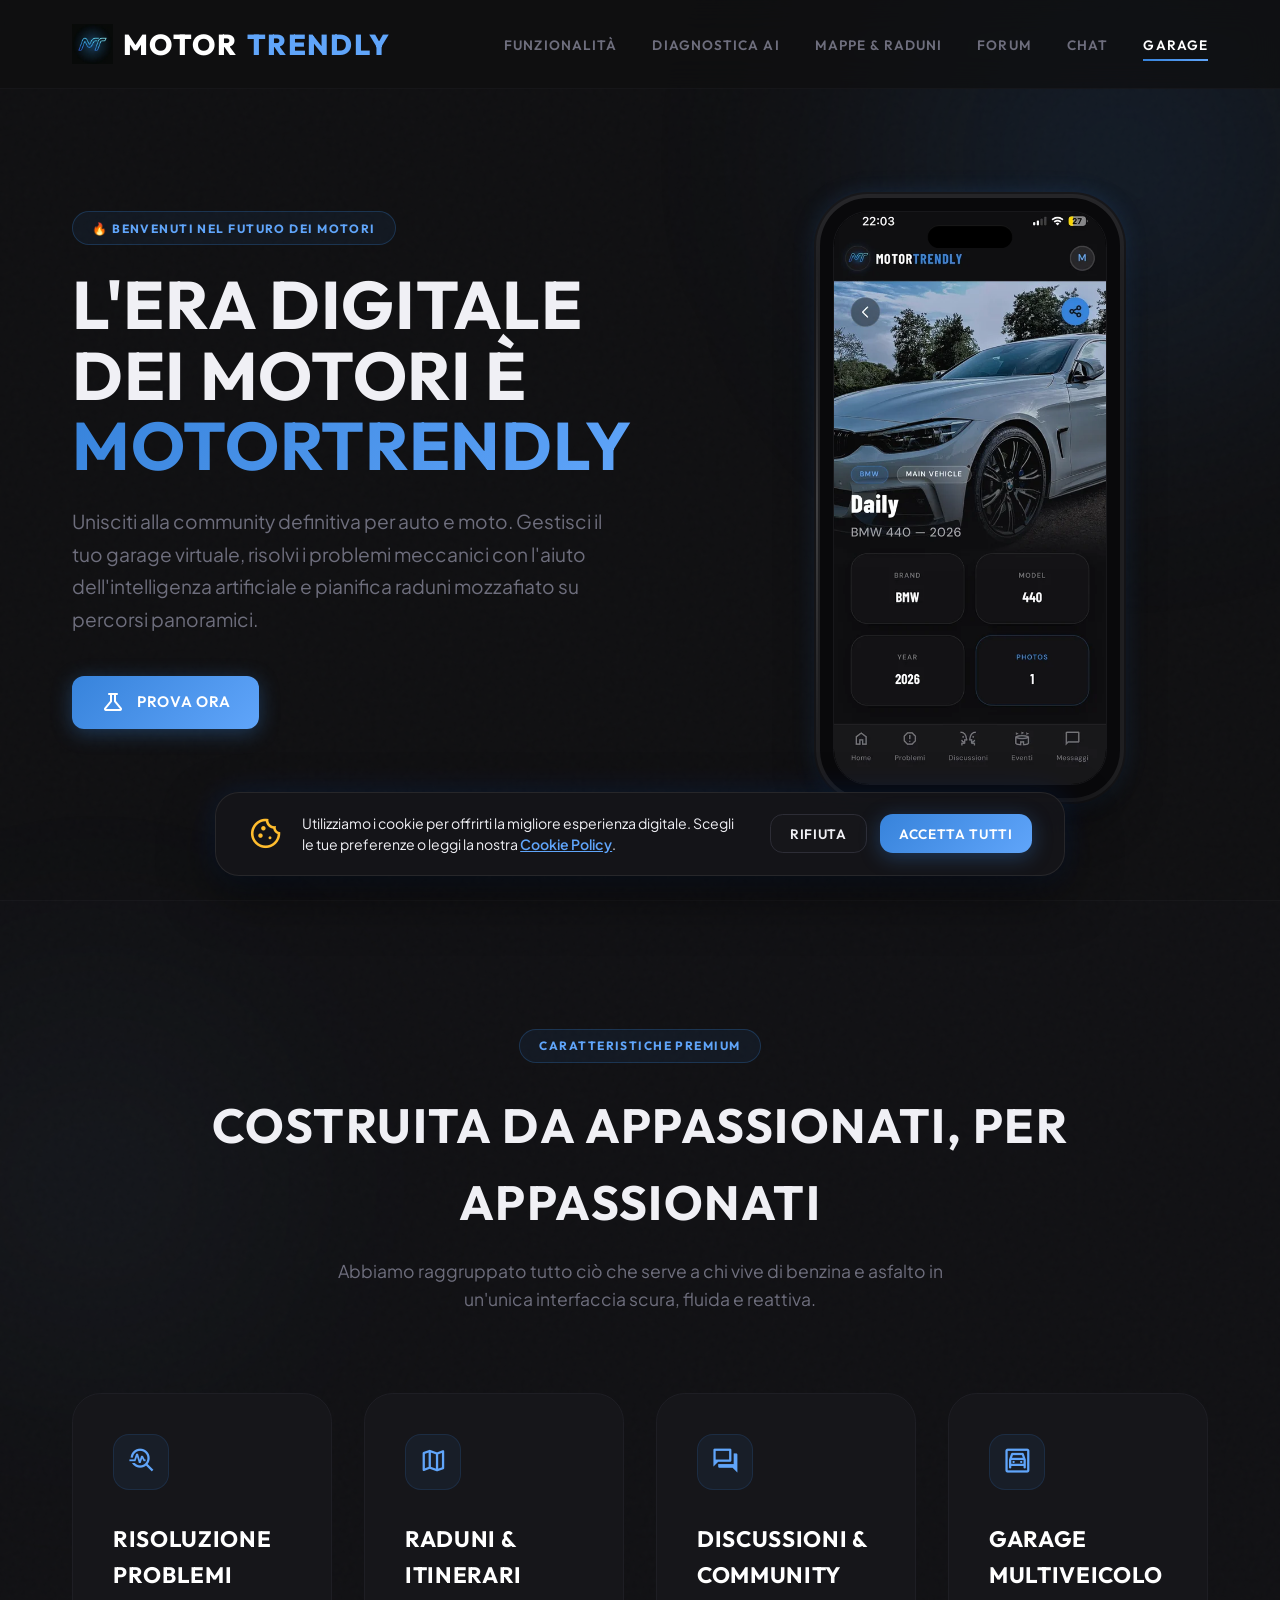
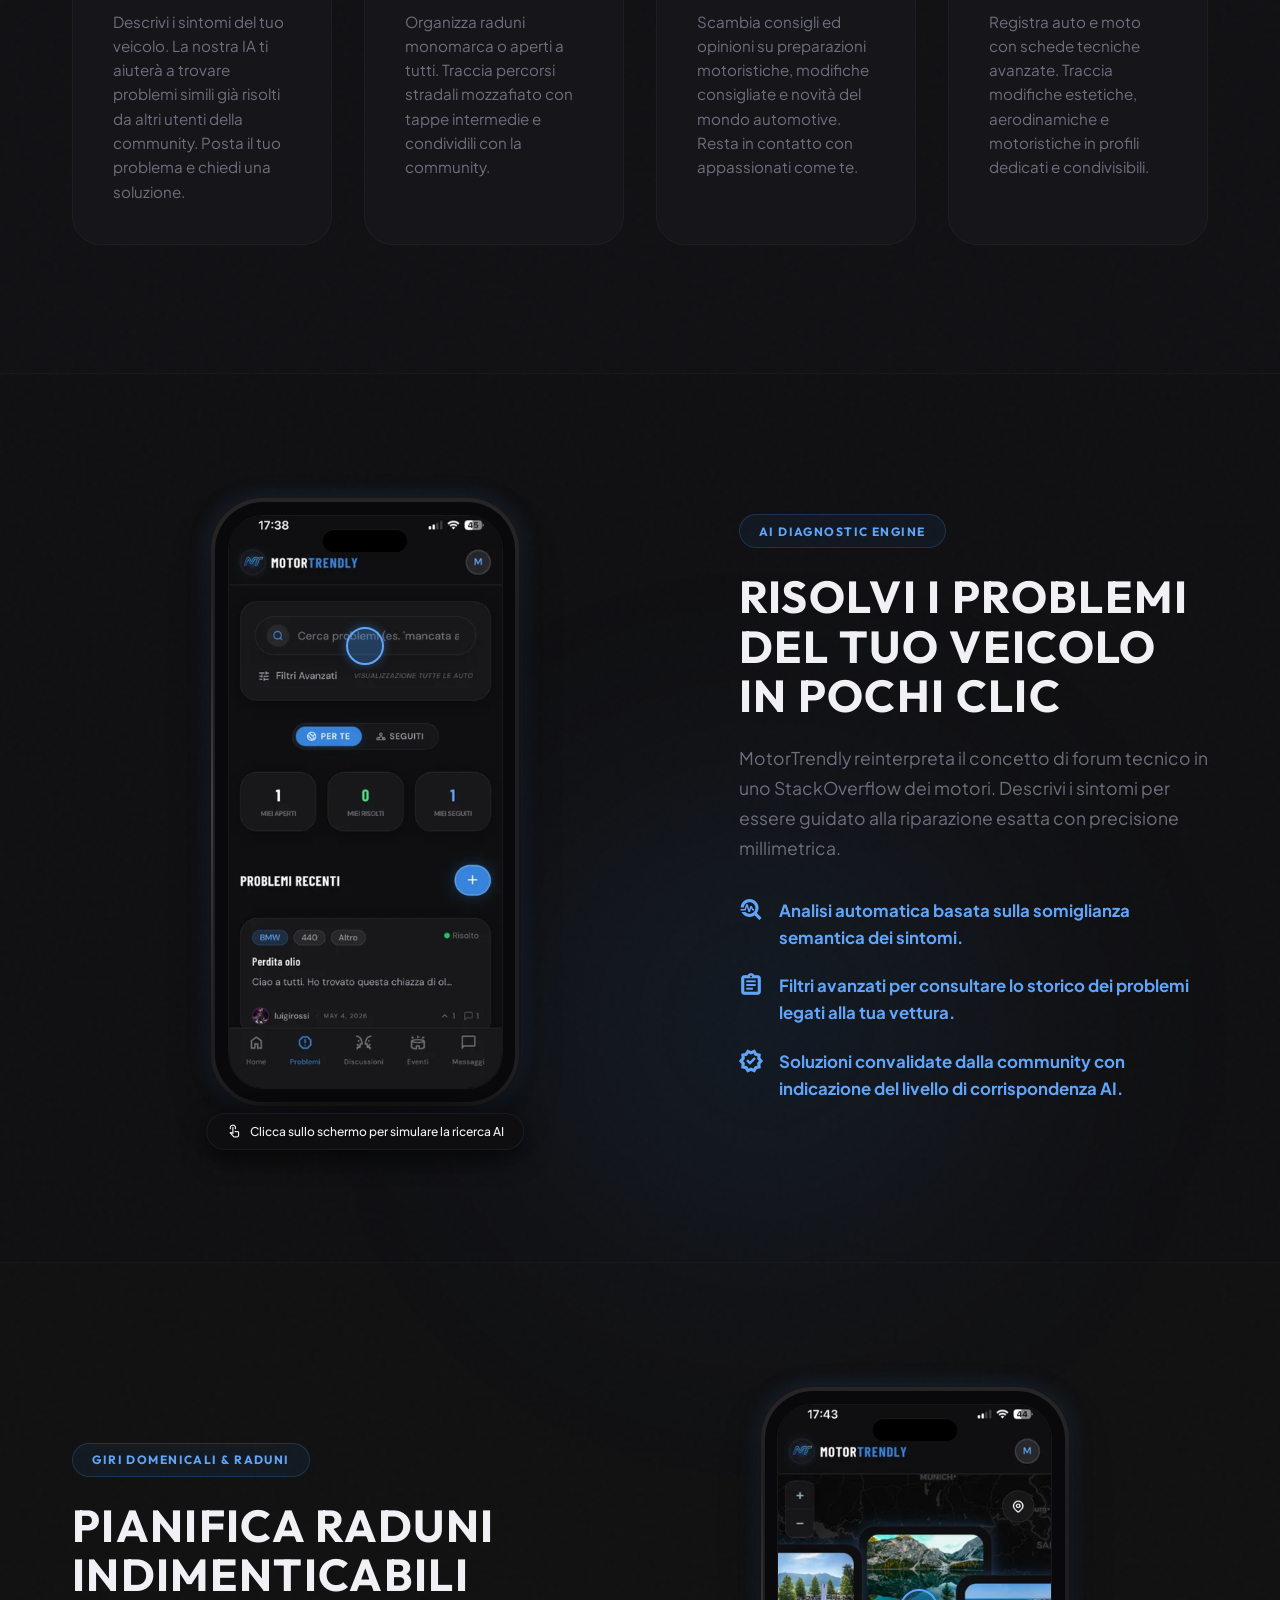
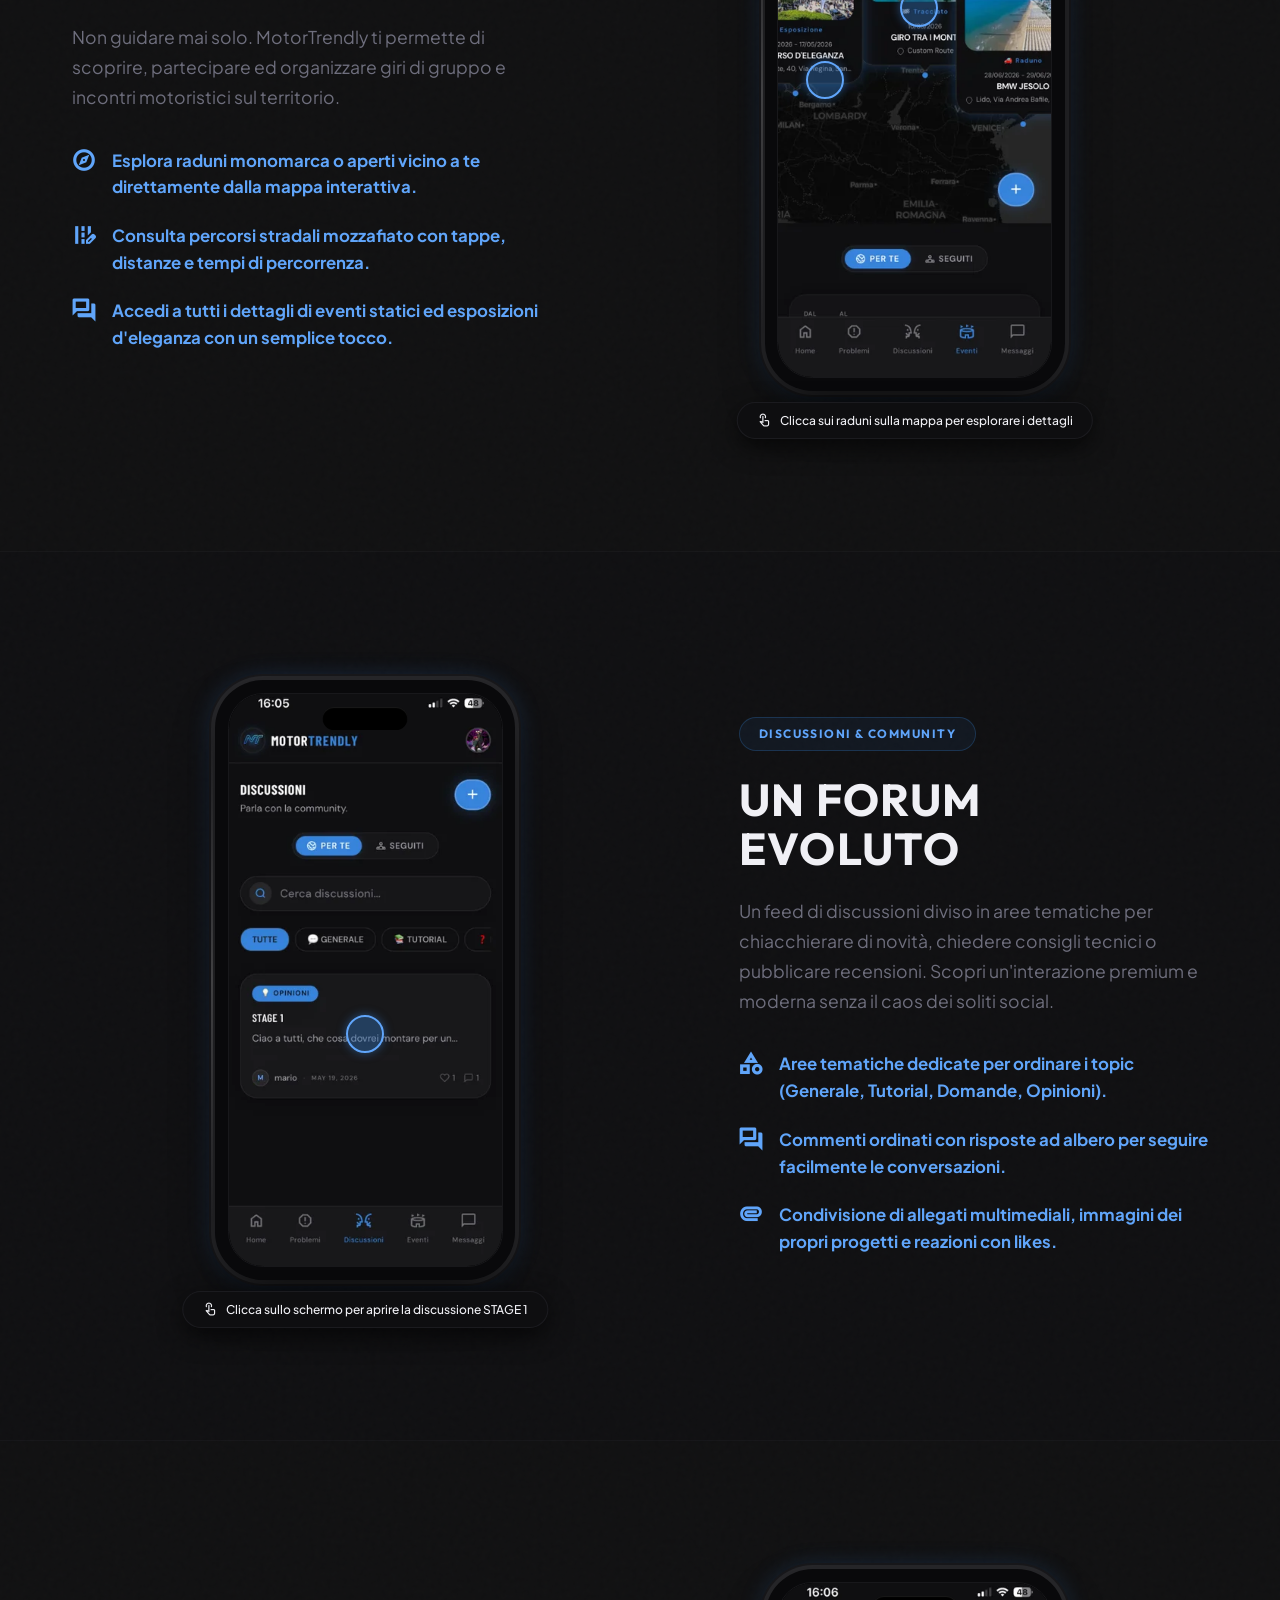
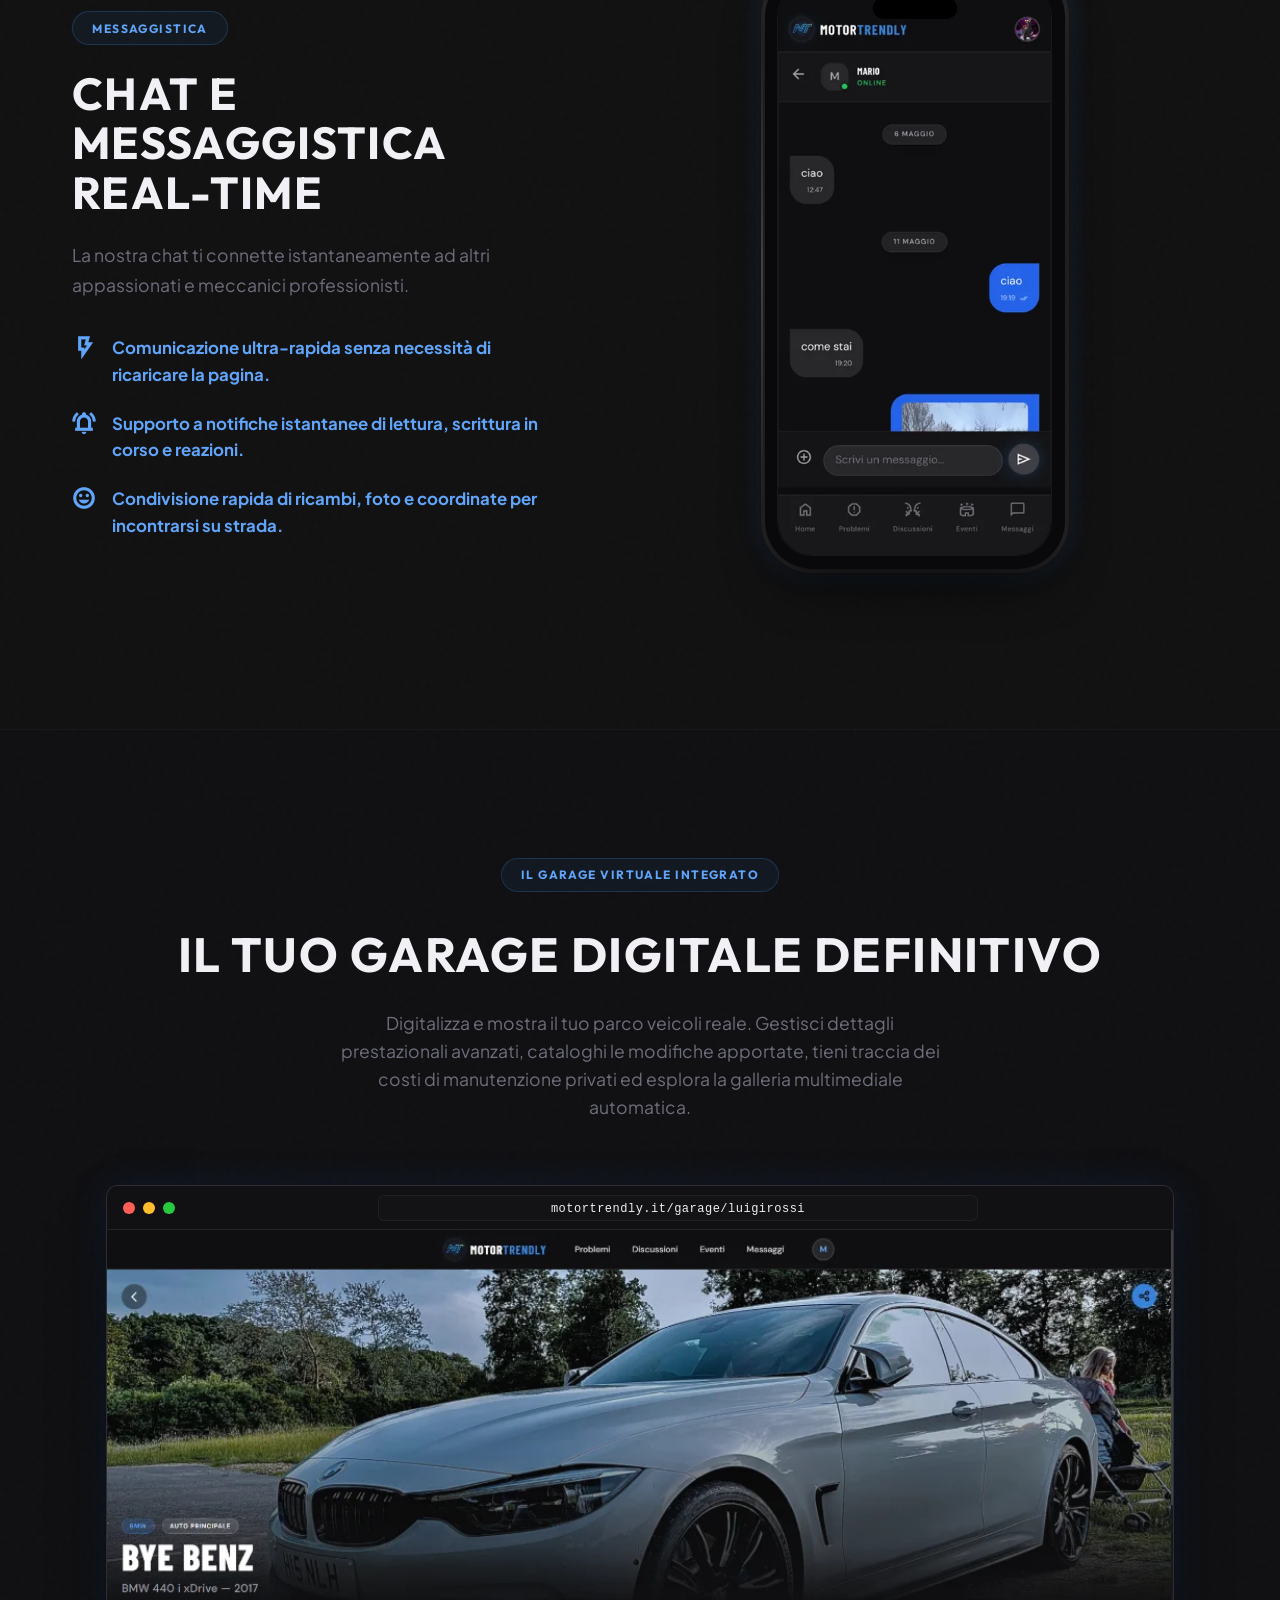
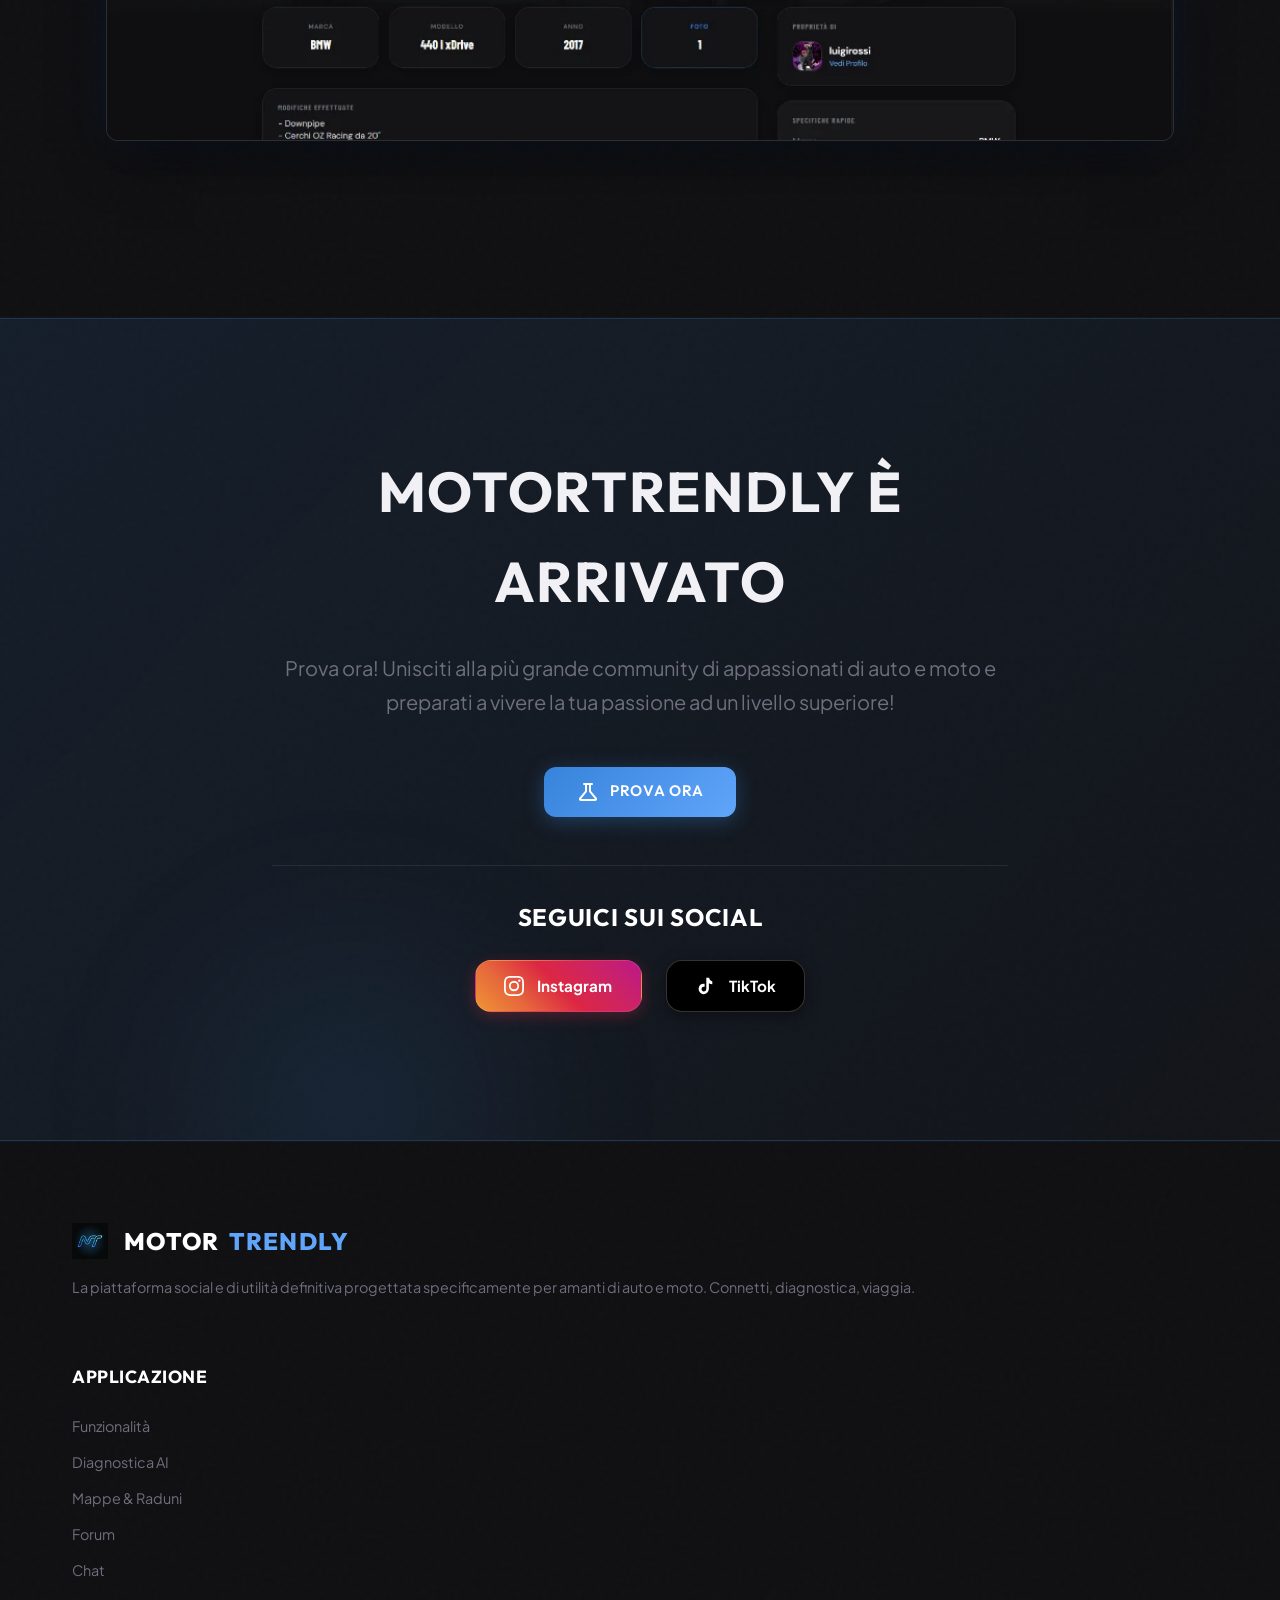
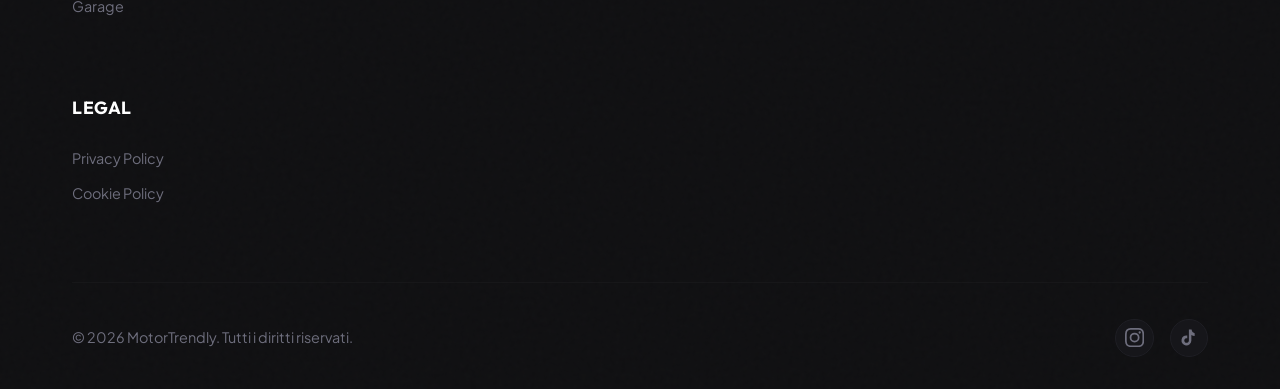
==== commit 7ceacf1b: "Improve performance" ====
--- a/index.html
+++ b/index.html
@@ -26,10 +26,10 @@
     <link rel="stylesheet" href="https://fonts.googleapis.com/css2?family=Outfit:wght@300;400;500;600;700;800&family=Plus+Jakarta+Sans:wght@300;400;500;600;700;800&display=swap">
   </noscript>
 
-  <!-- Preload & Asynchronously load Material Symbols -->
-  <link rel="preload" href="https://fonts.googleapis.com/css2?family=Material+Symbols+Outlined:opsz,wght,FILL,GRAD@20..48,100..700,0..1,-50..200" as="style" onload="this.onload=null;this.rel='stylesheet'">
+  <!-- Preload & Asynchronously load Material Symbols (Subsetted to only used icons) -->
+  <link rel="preload" href="https://fonts.googleapis.com/css2?family=Material+Symbols+Outlined:opsz,wght,FILL,GRAD@20..48,100..700,0..1,-50..200&amp;icon_names=album,arrow_back,arrow_forward,assignment,attachment,bolt,campaign,category,construction,cookie,done_all,edit_road,emoji_emotions,explore,flash_on,forum,garage,map,notifications_active,psychology,science,sensors,settings,settings_input_component,speed,touch_app,troubleshoot,verified" as="style" onload="this.onload=null;this.rel='stylesheet'">
   <noscript>
-    <link rel="stylesheet" href="https://fonts.googleapis.com/css2?family=Material+Symbols+Outlined:opsz,wght,FILL,GRAD@20..48,100..700,0..1,-50..200">
+    <link rel="stylesheet" href="https://fonts.googleapis.com/css2?family=Material+Symbols+Outlined:opsz,wght,FILL,GRAD@20..48,100..700,0..1,-50..200&amp;icon_names=album,arrow_back,arrow_forward,assignment,attachment,bolt,campaign,category,construction,cookie,done_all,edit_road,emoji_emotions,explore,flash_on,forum,garage,map,notifications_active,psychology,science,sensors,settings,settings_input_component,speed,touch_app,troubleshoot,verified">
   </noscript>
 
   <!-- CSS Stylesheet -->
@@ -105,7 +105,7 @@
           <div class="iphone-bezel">
             <div class="iphone-screen">
               <div class="iphone-dynamic-island"></div>
-              <img src="assets/motortrendly_app_screen.webp" alt="MotorTrendly App Screen" class="iphone-screen-img" fetchpriority="high" width="585" height="1266">
+              <img src="assets/motortrendly_app_screen.webp" alt="MotorTrendly App Screen" class="iphone-screen-img" fetchpriority="high" width="480" height="1038">
             </div>
           </div>
         </div>
